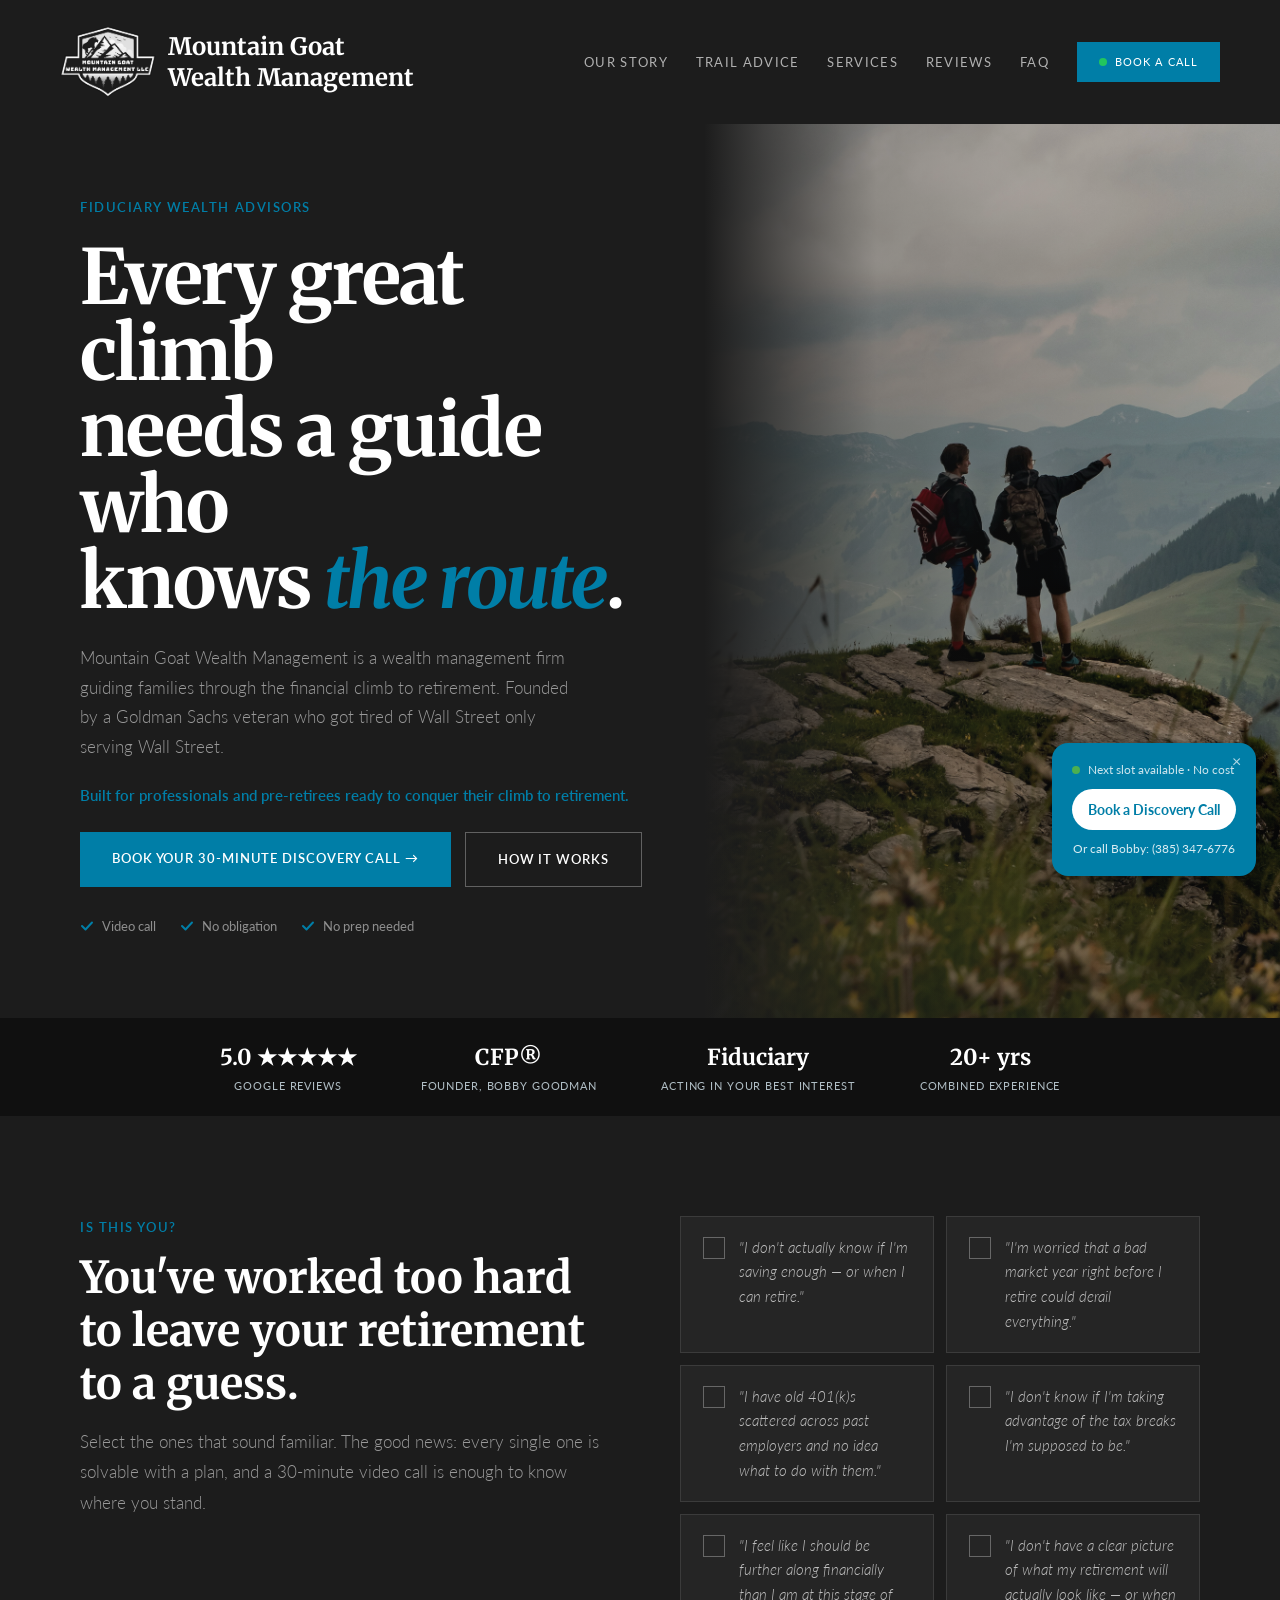
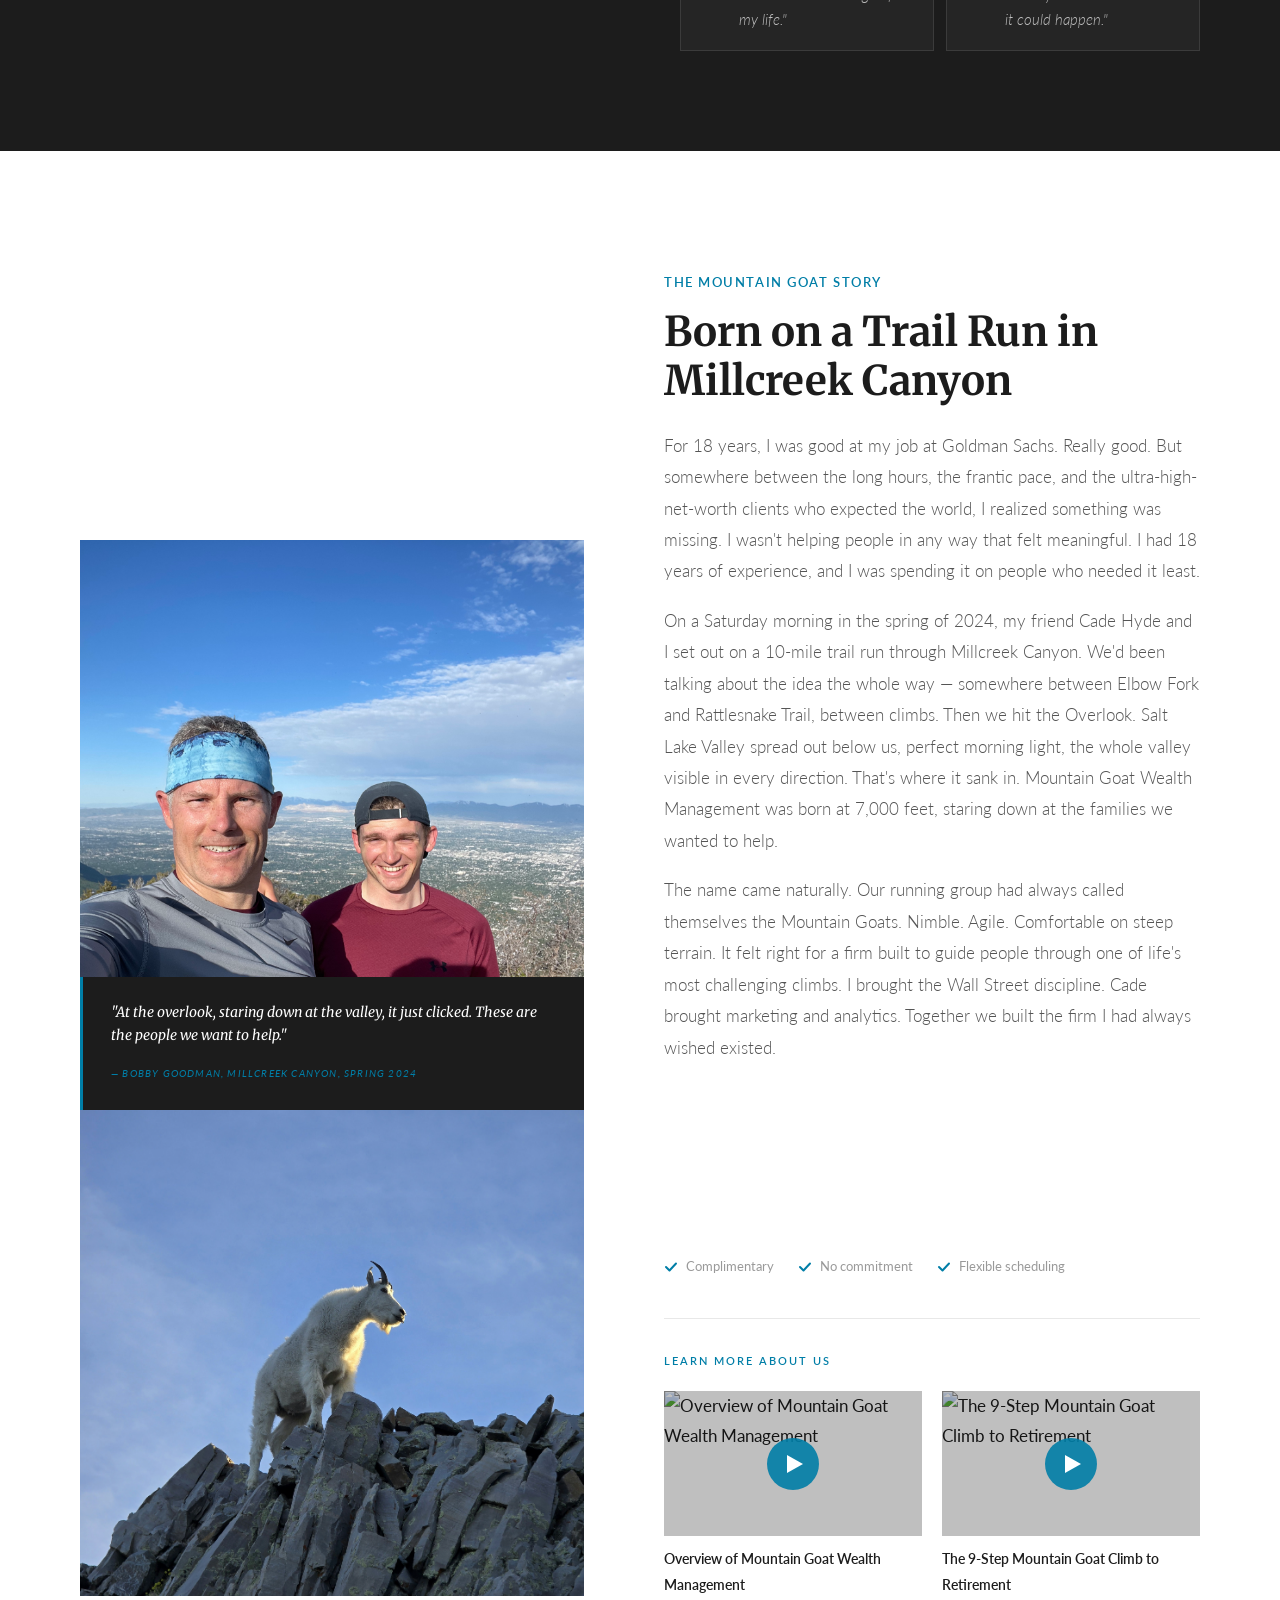
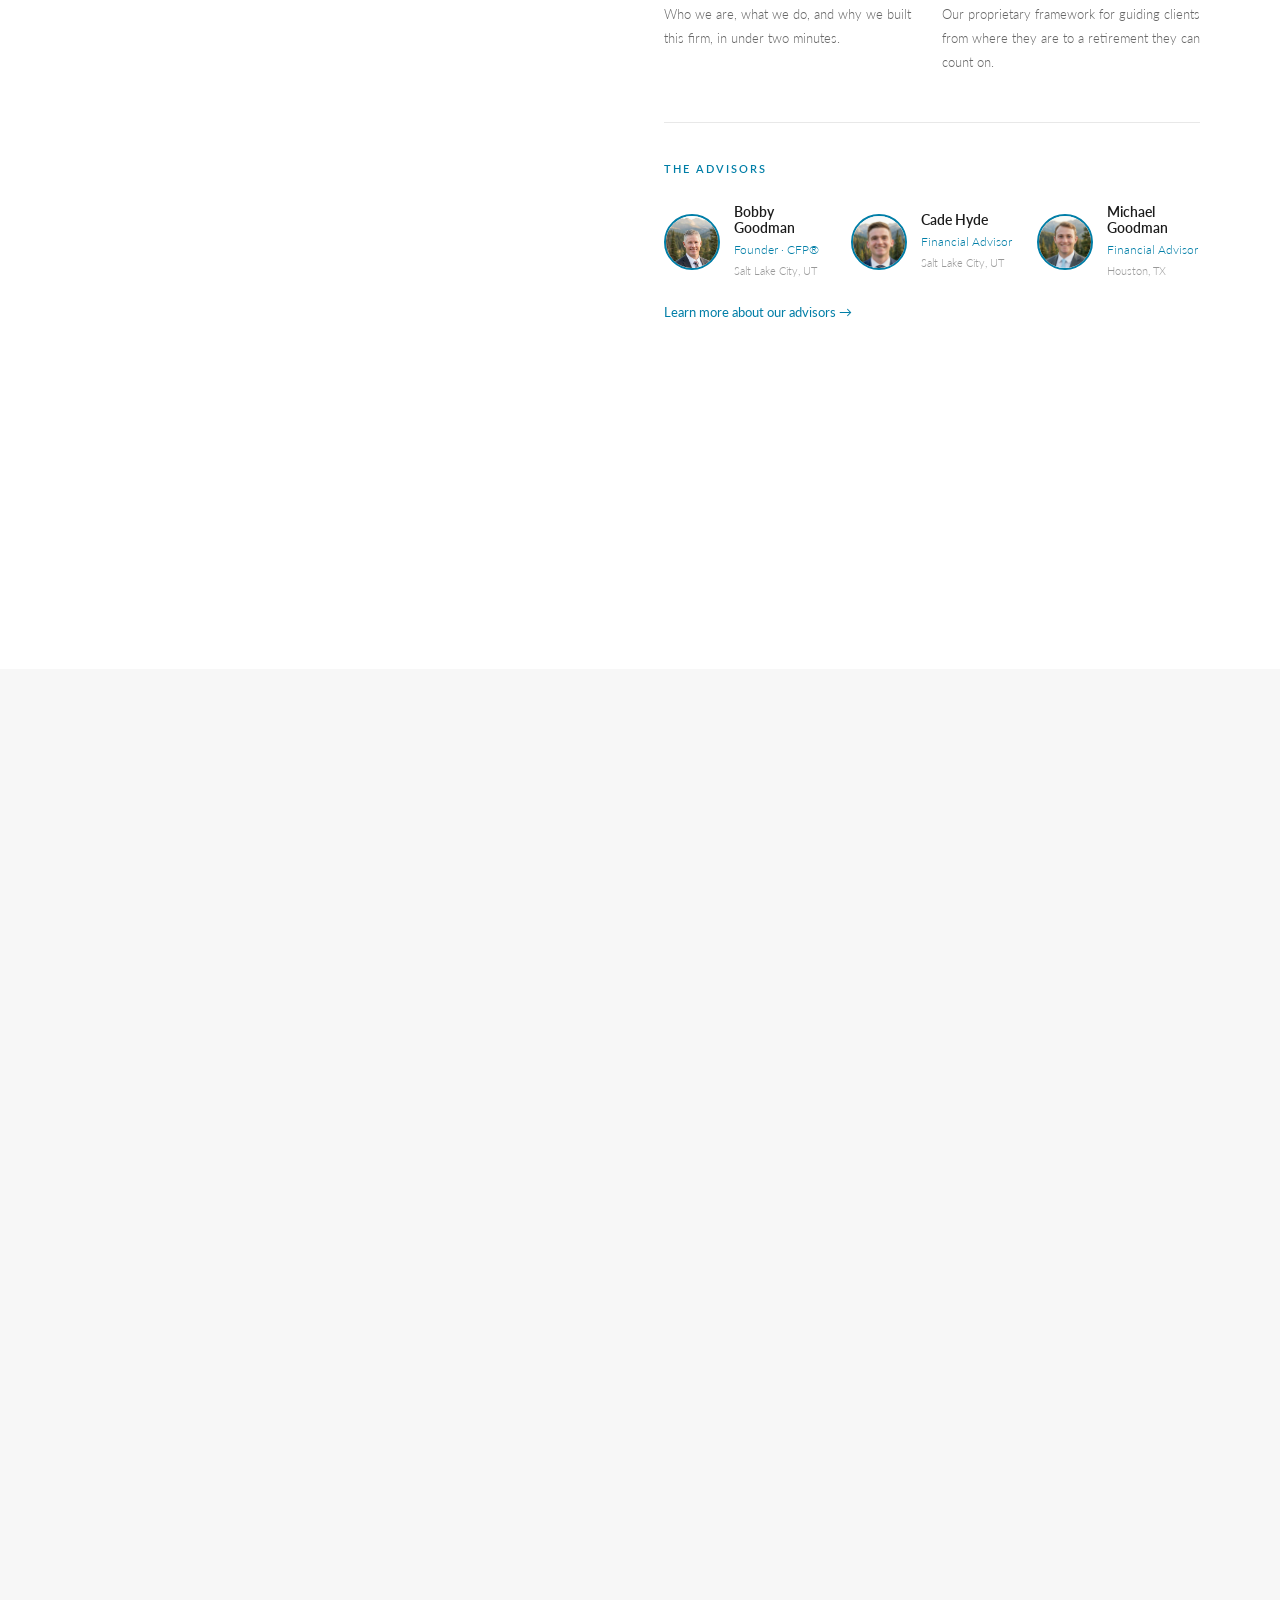
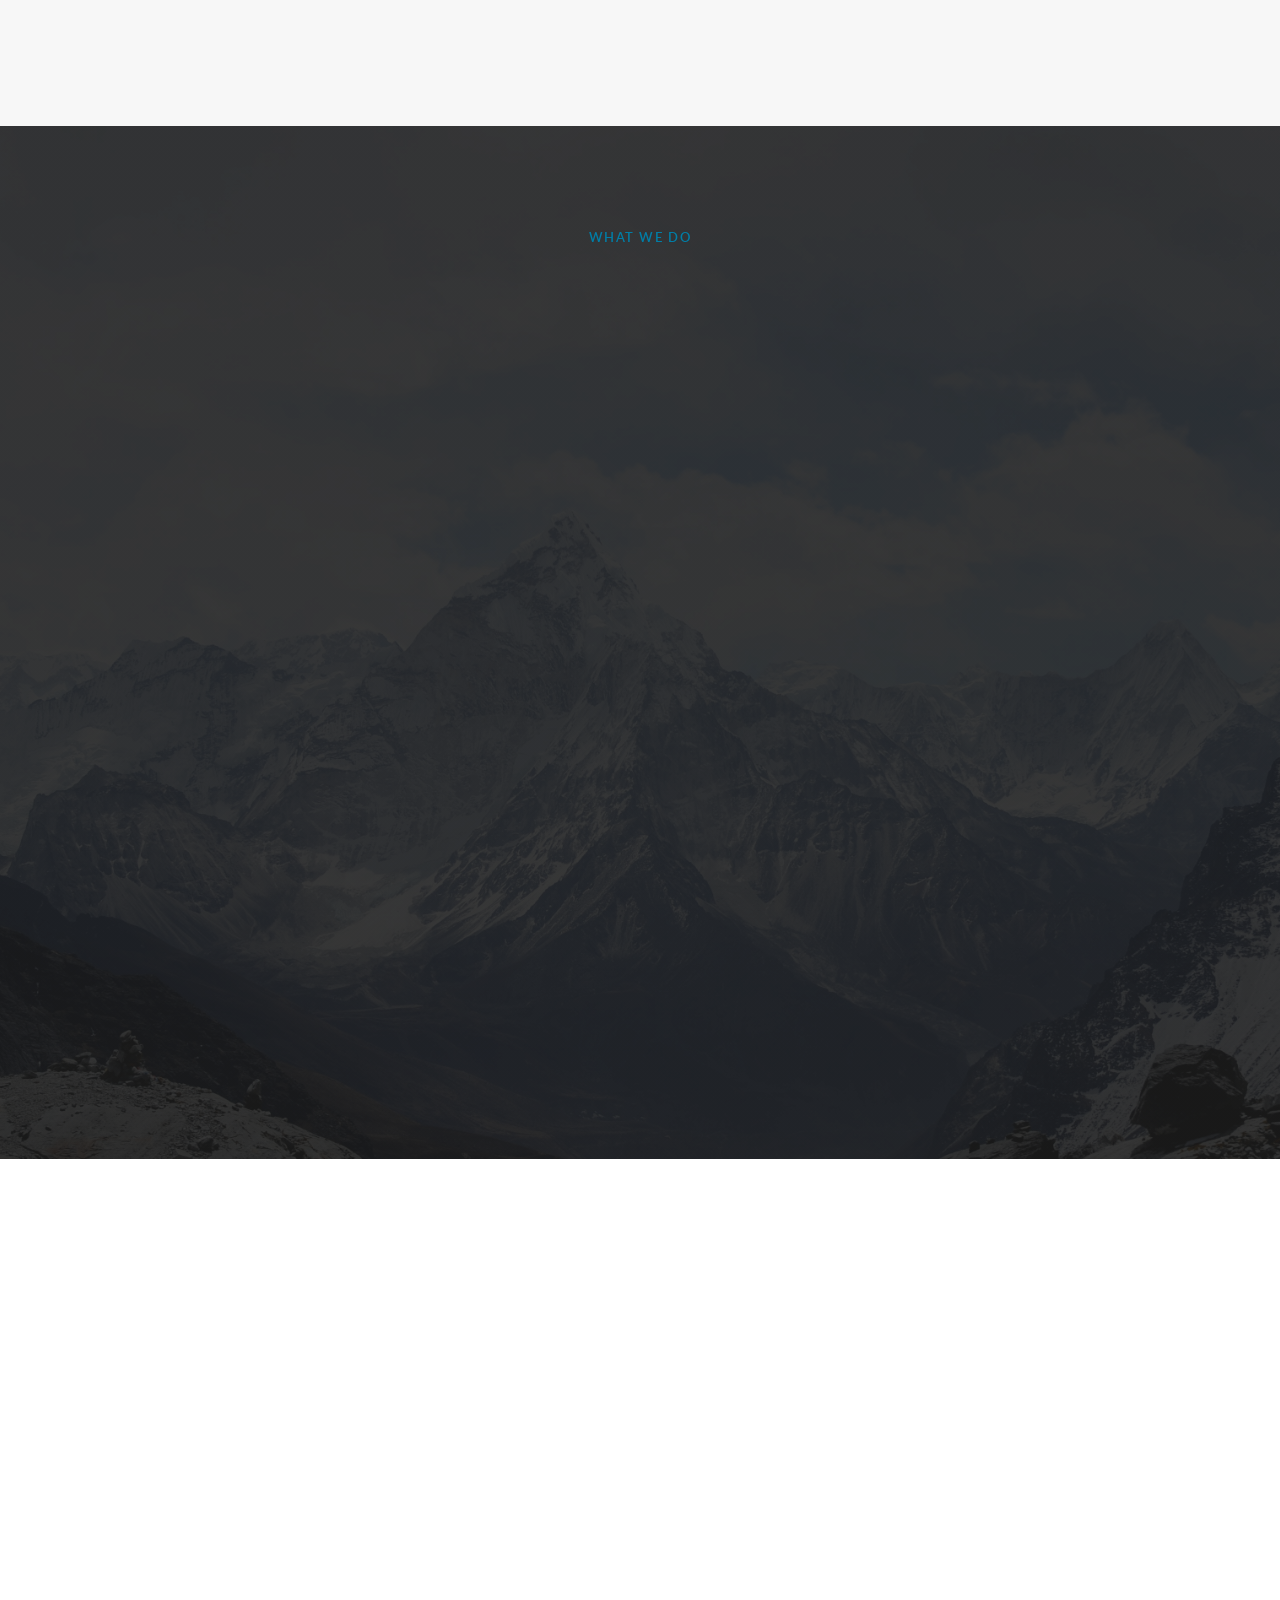
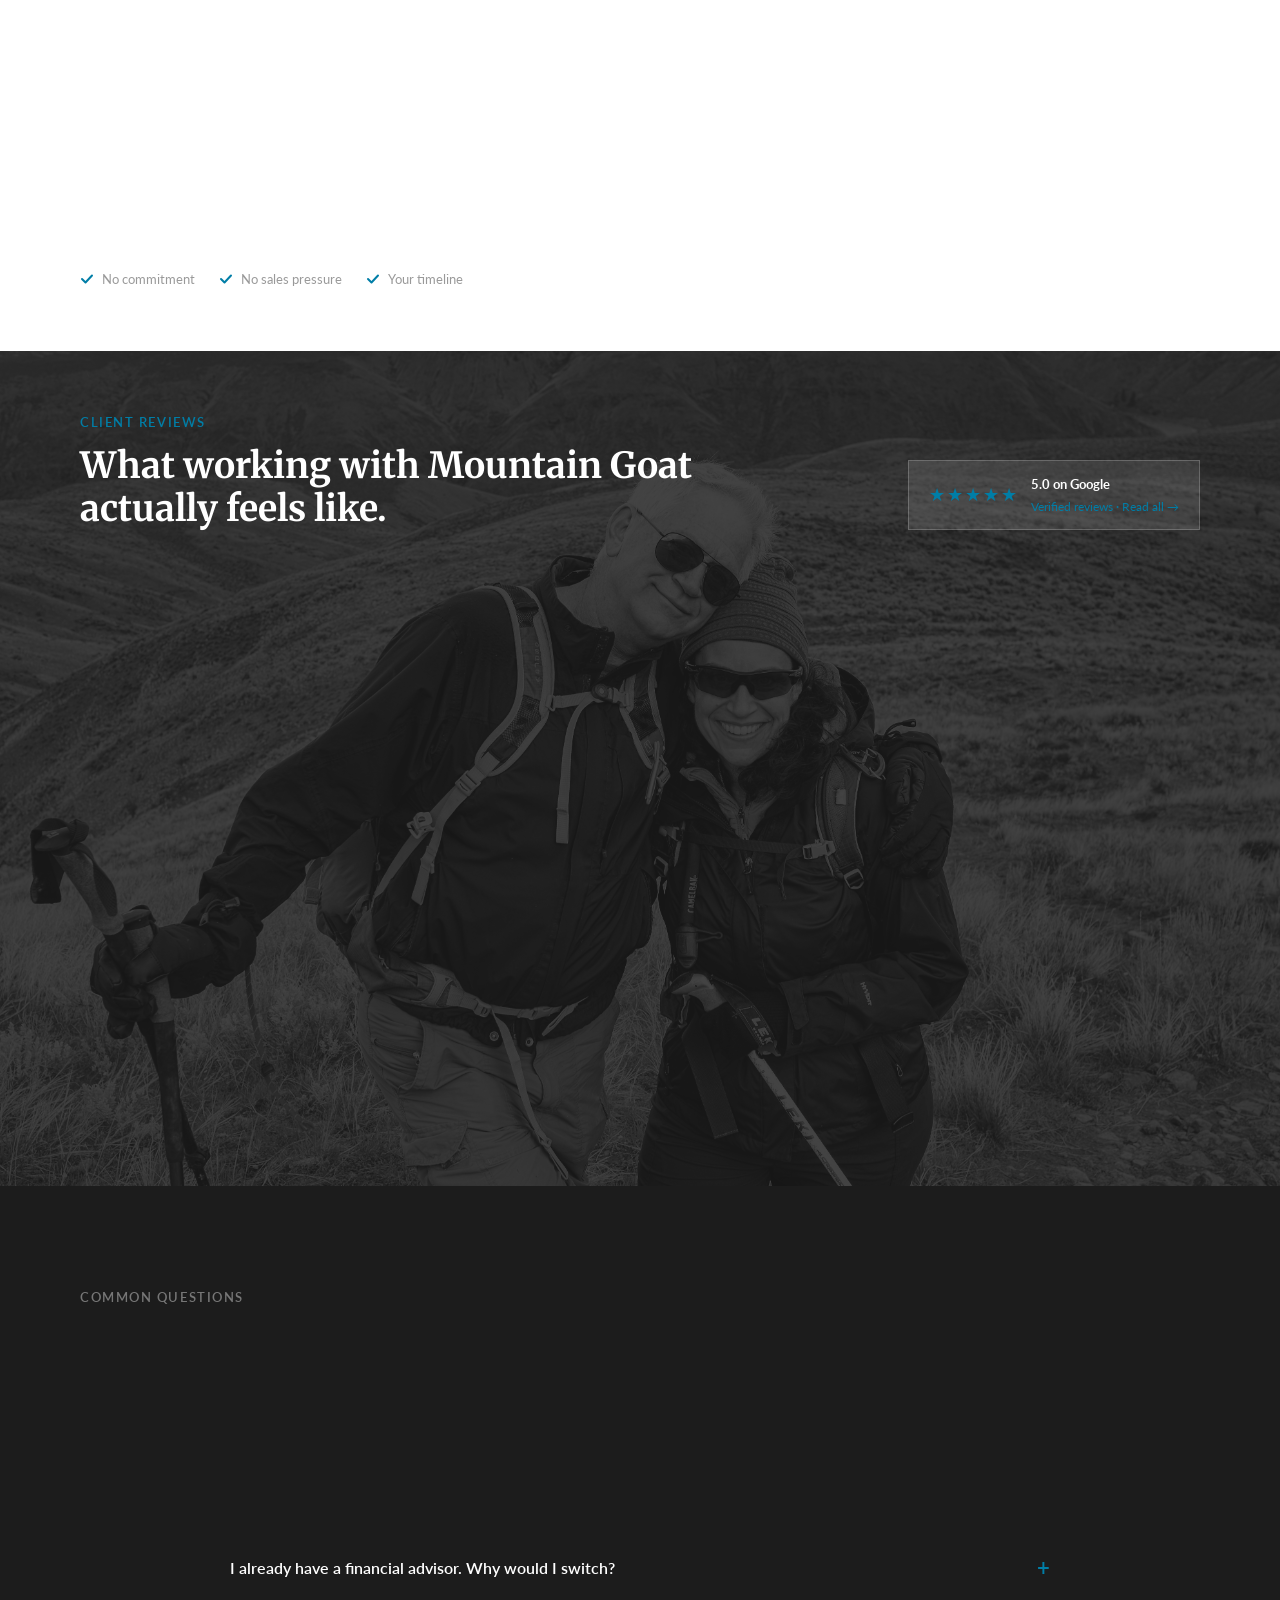
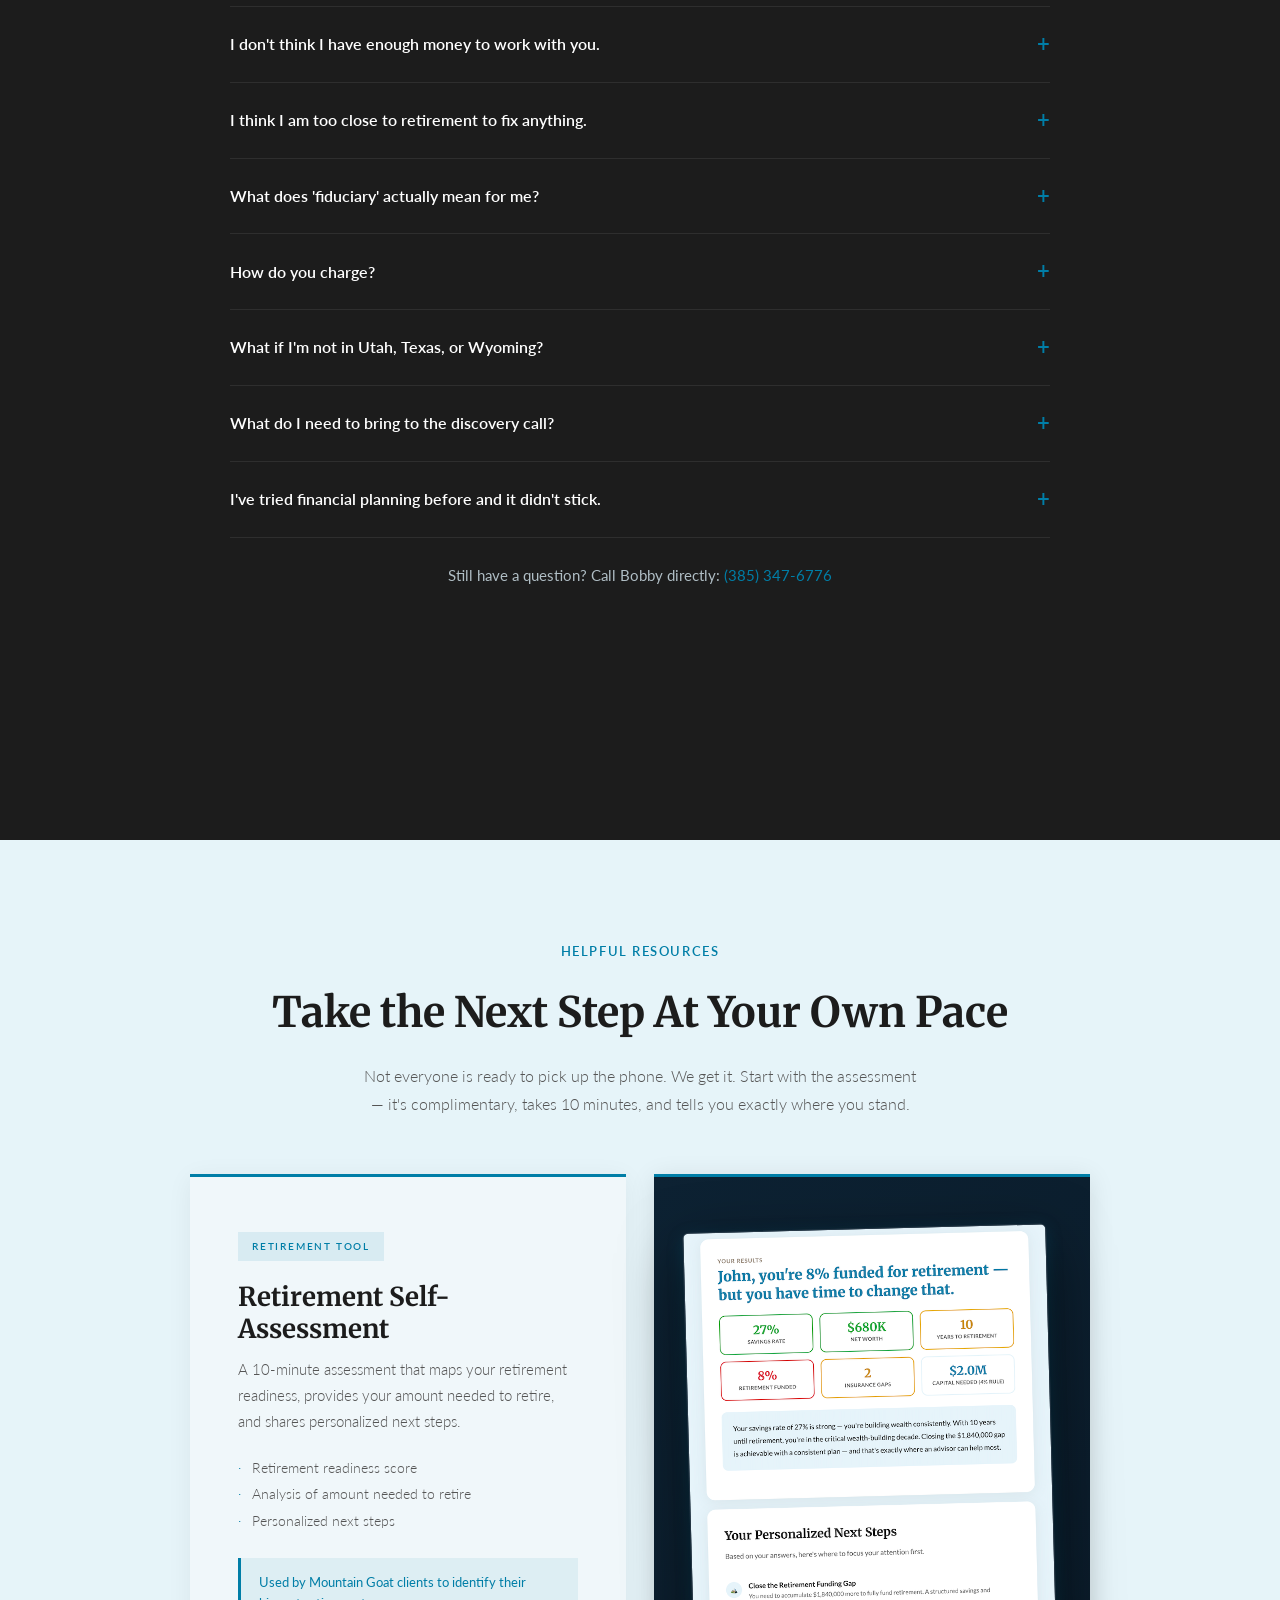
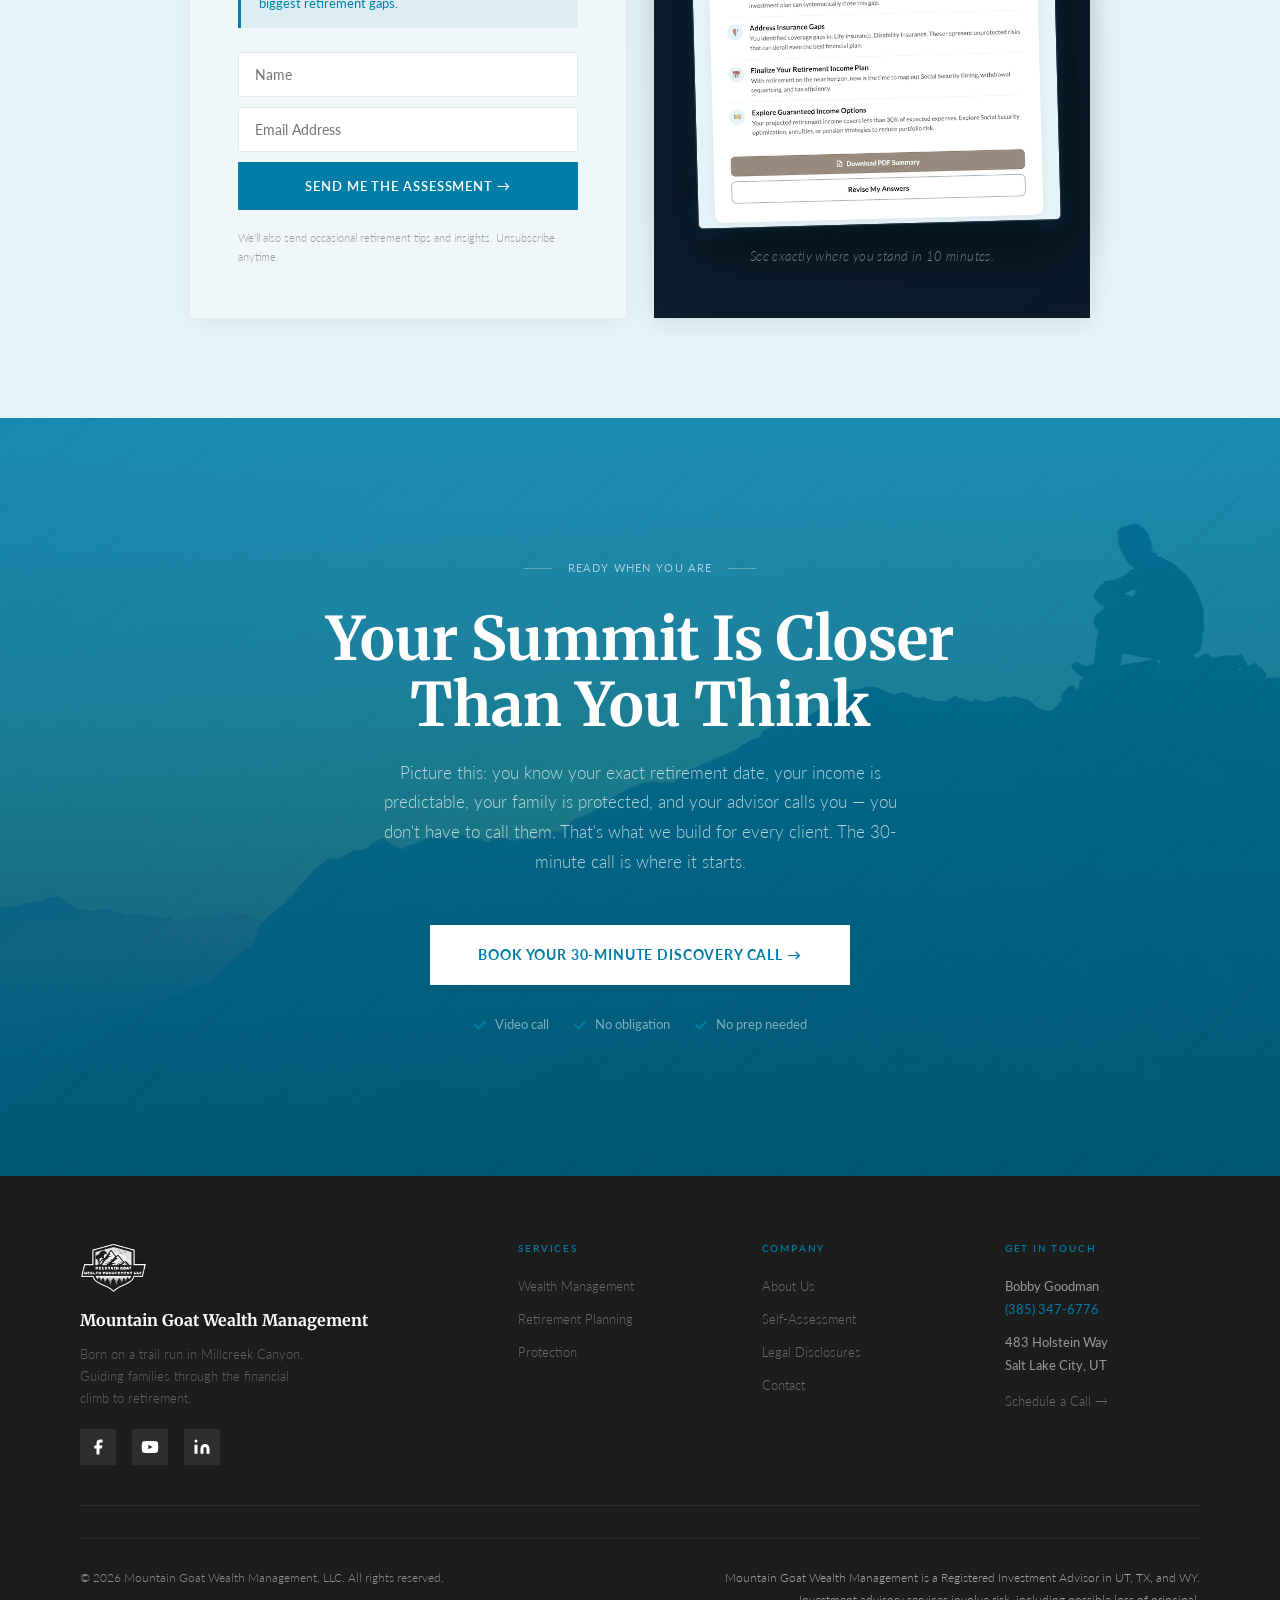
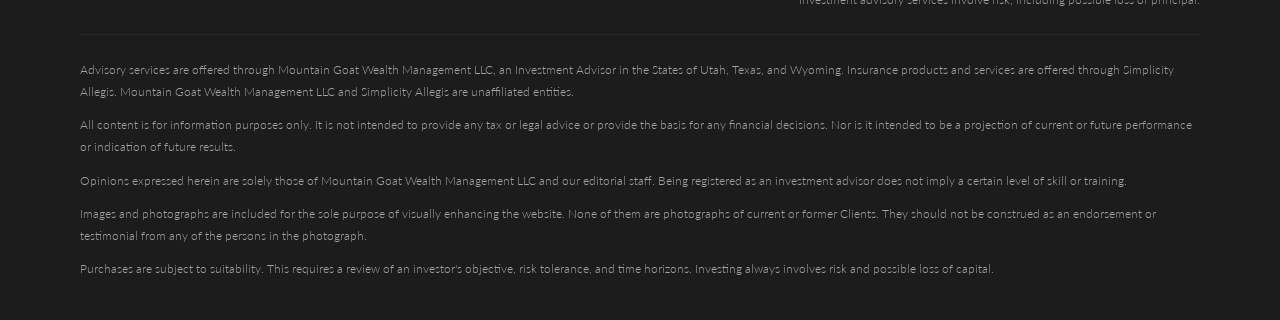
==== index.html @ 25ec5469 "UX: open discovery call CTA links in new tab across all pages Co-Authored-By: Claude Sonnet 4.6 <nor" ====
<!DOCTYPE html>
<html lang="en">
<head>
  <meta charset="UTF-8" />
  <meta name="viewport" content="width=device-width, initial-scale=1.0" />
  <title>Mountain Goat Wealth Management — Conquer Your Climb to Retirement</title>
  <meta name="description" content="Fee-based fiduciary wealth management for professionals and pre-retirees ready to conquer their climb to retirement. Book a no-obligation 30-minute discovery call with a Goldman Sachs veteran who built the firm he always wished existed.">
  <meta property="og:title" content="Mountain Goat Wealth Management — Conquer Your Climb to Retirement">
  <meta property="og:description" content="Fee-based fiduciary wealth management for professionals and pre-retirees ready to conquer their climb to retirement. Book a no-obligation 30-minute discovery call with a Goldman Sachs veteran who built the firm he always wished existed.">
  <meta property="og:url" content="https://mountaingoatwealth.com/">
  <meta property="og:type" content="website">
  <meta property="og:image" content="https://mountaingoatwealth.com/assets/images/og-image.png">
  <link rel="canonical" href="https://mountaingoatwealth.com/">
  <link rel="preconnect" href="https://fonts.googleapis.com" />
  <link rel="preconnect" href="https://fonts.gstatic.com" crossorigin />
  <link href="https://fonts.googleapis.com/css2?family=Merriweather:ital,wght@0,700;0,900;1,400;1,700&family=Lato:wght@300;400;600;700&display=swap" rel="stylesheet" />
  <style>
    /* ── Reset & base ── */
    *, *::before, *::after { box-sizing: border-box; margin: 0; padding: 0; }
    html { scroll-behavior: smooth; margin-bottom: 0; padding-bottom: 0; }
    body {
      font-family: 'Lato', sans-serif;
      font-size: 17px;
      line-height: 1.75;
      color: #1c1c1c;
      background: #fff;
      margin-bottom: 0;
      padding-bottom: 0;
    }
    img { max-width: 100%; display: block; }
    a { color: inherit; text-decoration: none; }
    button { font-family: inherit; }

    /* ── CSS Variables ── */
    :root {
      --black: #1c1c1c;
      --white: #ffffff;
      --blue: #007ea7;
      --blue-dk: #005f7d;
      --blue-lt: #2da0c4;
      --mist: #e6f4f9;
      --off: #f7f7f7;
      --gray: #e8e8e8;
      --mid: #555555;
      --lt: #999999;
      --granite: #b0bec5;
    }

    /* ── Scroll reveal ── */
    .reveal {
      opacity: 0;
      transform: translateY(24px);
      transition: opacity 0.65s ease, transform 0.65s ease;
    }
    .reveal.in { opacity: 1; transform: translateY(0); }
    .reveal.d1 { transition-delay: 0.1s; }
    .reveal.d2 { transition-delay: 0.2s; }
    .reveal.d3 { transition-delay: 0.3s; }
    .reveal.d4 { transition-delay: 0.4s; }

    /* ── Pulse animation ── */
    @keyframes pulse {
      0%, 100% { opacity: 1; transform: scale(1); }
      50%       { opacity: 0.6; transform: scale(1.3); }
    }
    .pulse-dot {
      display: inline-block;
      width: 8px; height: 8px;
      border-radius: 50%;
      background: #22c55e;
      margin-right: 8px;
      animation: pulse 2s infinite;
      flex-shrink: 0;
    }

    /* ── Utility buttons ── */
    .btn-primary {
      display: inline-block;
      background: var(--blue);
      color: #fff;
      font-family: 'Lato', sans-serif;
      font-weight: 600;
      font-size: 13px;
      letter-spacing: 0.07em;
      text-transform: uppercase;
      padding: 15px 32px;
      border: none;
      cursor: pointer;
      transition: background 0.2s, transform 0.15s;
      text-decoration: none;
    }
    .btn-primary:hover { background: var(--blue-dk); }

    /* ── NAV ── */
    #nav {
      position: fixed; top: 0; left: 0; right: 0;
      z-index: 200;
      background: var(--black);
      padding: 22px 60px;
      display: flex;
      align-items: center;
      justify-content: space-between;
      transition: padding 0.3s;
    }
    #nav.shrunk { padding: 16px 60px; }

    .nav-brand {
      display: flex; align-items: center; gap: 12px;
      text-decoration: none;
    }
    .nav-brand img { height: 80px; }
    .nav-brand-name {
      font-family: 'Merriweather', serif;
      font-weight: 700;
      color: #fff;
      font-size: 24px;
      line-height: 1.3;
    }

    .nav-links {
      display: flex; align-items: center; gap: 28px;
    }
    .nav-links a {
      font-family: 'Lato', sans-serif;
      font-size: 13px;
      text-transform: uppercase;
      letter-spacing: 0.1em;
      color: rgba(255,255,255,0.65);
      text-decoration: none;
      transition: color 0.2s;
    }
    .nav-links a:hover { color: #fff; }

    .nav-book {
      display: flex; align-items: center;
      background: var(--blue);
      color: #fff !important;
      padding: 10px 22px;
      font-size: 11px !important;
      text-transform: uppercase;
      letter-spacing: 0.1em;
      transition: background 0.2s !important;
    }
    .nav-book:hover { background: var(--blue-dk) !important; color: #fff !important; }

    .hamburger {
      display: none;
      flex-direction: column; gap: 5px; cursor: pointer;
      background: none; border: none; padding: 4px;
    }
    .hamburger span {
      display: block; width: 24px; height: 2px; background: #fff;
      transition: 0.3s;
    }

    /* ── HERO ── */
    #hero {
      background: var(--black);
      padding-top: 96px;
      display: flex;
      flex-direction: column;
      overflow: hidden;
    }
    .hero-grid {
      display: grid;
      grid-template-columns: 55% 45%;
      min-height: calc(90vh - 96px);
      position: relative;
      overflow: hidden;
    }

    .hero-left {
      padding: 100px 48px 80px 80px;
      display: flex; flex-direction: column; justify-content: center;
      position: relative; z-index: 2;
    }

    .eyebrow {
      display: flex; align-items: center;
      font-family: 'Lato', sans-serif;
      font-size: 13px;
      text-transform: uppercase;
      letter-spacing: 0.12em;
      color: var(--blue);
      margin-bottom: 20px;
      font-weight: 600;
    }
    .eyebrow-badge {
      background: var(--blue);
      color: #fff;
      font-size: 10px;
      text-transform: uppercase;
      letter-spacing: 0.1em;
      padding: 3px 8px;
      margin-left: 10px;
    }

    .hero-left h1 {
      font-family: 'Merriweather', serif;
      font-weight: 700;
      font-size: clamp(44px, 6vw, 76px);
      line-height: 1.0;
      color: #fff;
      letter-spacing: -0.02em;
      margin-bottom: 24px;
    }
    .hero-left h1 em {
      font-style: italic;
      color: var(--blue);
    }

    .hero-sub {
      font-family: 'Lato', sans-serif;
      font-weight: 300;
      font-size: 17px;
      color: rgba(255,255,255,0.55);
      max-width: 500px;
      line-height: 1.75;
      margin-bottom: 0.25rem;
    }
    .hero-targeting {
      font-family: 'Lato', sans-serif;
      font-weight: 600;
      font-size: 0.95rem;
      color: #007ea7;
      margin-top: 1rem;
      margin-bottom: 1.5rem;
    }

    .hero-ctas {
      display: flex; gap: 14px; flex-wrap: wrap;
    }
    .btn-ghost {
      display: inline-block;
      border: 1.5px solid rgba(255,255,255,0.3);
      color: #fff;
      font-family: 'Lato', sans-serif;
      font-weight: 600;
      font-size: 13px;
      letter-spacing: 0.07em;
      text-transform: uppercase;
      padding: 15px 32px;
      transition: border-color 0.2s, background 0.2s;
    }
    .btn-ghost:hover { border-color: rgba(255,255,255,0.6); background: rgba(255,255,255,0.05); }

    .hero-meta {
      display: flex; gap: 24px; flex-wrap: wrap;
      margin-top: 28px;
    }
    .hero-meta-item {
      display: flex; align-items: center; gap: 8px;
      font-family: 'Lato', sans-serif;
      font-size: 13px;
      color: rgba(255,255,255,0.5);
    }
    .hero-meta-item svg { flex-shrink: 0; }
    #story .hero-meta-item,
    #callbreak .hero-meta-item { color: rgba(0,0,0,0.4); }
    #services .hero-meta,
    .testimonials-cta .hero-meta,
    .faq-cta .hero-meta,
    #cta .hero-meta { justify-content: center; }

    .hero-proof {
      background: rgba(0,0,0,0.4);
      backdrop-filter: blur(8px);
      display: flex; justify-content: center; gap: 64px; flex-wrap: wrap;
      padding: 20px 80px;
      margin-top: 0;
    }
    .proof-item { text-align: center; }
    .proof-stat {
      font-family: 'Merriweather', serif;
      font-weight: 700;
      font-size: 22px;
      color: #fff;
      display: block;
    }
    .proof-label {
      font-family: 'Lato', sans-serif;
      font-size: 11px;
      color: var(--granite);
      text-transform: uppercase;
      letter-spacing: 0.08em;
      display: block;
    }

    .hero-right {
      position: relative; overflow: hidden;
      height: 100%;
    }
    .hero-right img {
      width: 100%; height: 100%;
      object-fit: cover;
      object-position: center 30%;
      opacity: 0.95;
      filter: grayscale(20%);
    }
    .hero-right::before {
      content: '';
      position: absolute; inset: 0; z-index: 1;
      background: linear-gradient(to right, #1c1c1c 0%, rgba(28,28,28,0.4) 30%, rgba(28,28,28,0.15) 100%);
    }
    .hero-right::after {
      content: '';
      position: absolute; inset: 0; z-index: 1;
      background: linear-gradient(to top, rgba(28,28,28,0.35) 0%, transparent 30%);
    }

    /* ── TRUST BAR ── */
    #trust-bar {
      background: var(--black);
      border-top: 1px solid rgba(255,255,255,0.06);
      border-bottom: 1px solid rgba(255,255,255,0.06);
      display: flex; overflow-x: auto;
    }
    .trust-item {
      flex: 1; min-width: 220px;
      padding: 16px 24px;
      border-right: 1px solid rgba(255,255,255,0.06);
      display: flex; align-items: center; gap: 10px; justify-content: center;
    }
    .trust-dot {
      width: 5px; height: 5px; border-radius: 50%;
      background: var(--blue); flex-shrink: 0;
    }
    .trust-item span {
      font-family: 'Lato', sans-serif;
      font-size: 12px;
      color: rgba(255,255,255,0.4);
      letter-spacing: 0.04em;
      white-space: nowrap;
    }

    /* ── DIAGNOSTIC ── */
    #diagnostic {
      background: var(--black);
      padding: 100px 80px;
    }
    .diag-inner {
      display: grid;
      grid-template-columns: 1fr 1fr;
      gap: 80px;
      align-items: start;
    }
    #diagnostic .eyebrow { margin-bottom: 14px; }
    #diagnostic h2 {
      font-family: 'Merriweather', serif;
      font-weight: 700;
      font-size: clamp(28px, 3.5vw, 44px);
      color: #fff;
      max-width: 680px;
      margin-bottom: 16px;
      line-height: 1.2;
    }
    #diagnostic .lede {
      font-family: 'Lato', sans-serif;
      font-weight: 300;
      font-size: 17px;
      color: rgba(255,255,255,0.55);
      max-width: 620px;
      margin-bottom: 48px;
      line-height: 1.8;
    }

    .diag-grid {
      display: grid;
      grid-template-columns: 1fr 1fr;
      gap: 12px;
      max-width: 860px;
    }

    .diag-item {
      background: rgba(255,255,255,0.04);
      border: 1px solid rgba(255,255,255,0.1);
      padding: 18px 22px;
      display: flex; align-items: flex-start; gap: 14px;
      text-align: left; cursor: pointer;
      transition: background 0.2s, border-color 0.2s;
      width: 100%;
    }
    .diag-item:hover { background: rgba(255,255,255,0.07); }
    .diag-item.checked {
      background: rgba(0,126,167,0.12);
      border-color: var(--blue);
    }

    .diag-checkbox {
      width: 22px; height: 22px;
      border: 1.5px solid rgba(255,255,255,0.3);
      flex-shrink: 0; margin-top: 2px;
      display: flex; align-items: center; justify-content: center;
      transition: background 0.2s, border-color 0.2s;
    }
    .diag-item.checked .diag-checkbox {
      background: var(--blue);
      border-color: var(--blue);
    }
    .diag-checkbox svg { display: none; }
    .diag-item.checked .diag-checkbox svg { display: block; }

    .diag-text {
      font-family: 'Lato', sans-serif;
      font-weight: 300;
      font-size: 15px;
      color: rgba(255,255,255,0.7);
      line-height: 1.65;
      font-style: italic;
    }

    #diag-result {
      display: none;
      background: rgba(0,126,167,0.1);
      border-left: 3px solid var(--blue);
      padding: 28px 32px;
      margin-top: 32px;
      max-width: 860px;
    }
    .diag-result-eyebrow {
      font-family: 'Lato', sans-serif;
      font-weight: 600;
      font-size: 11px;
      text-transform: uppercase;
      letter-spacing: 0.15em;
      color: var(--blue);
      margin-bottom: 10px;
    }
    .diag-result-msg {
      font-family: 'Lato', sans-serif;
      font-weight: 300;
      font-size: 16px;
      color: rgba(255,255,255,0.75);
      line-height: 1.8;
      margin-bottom: 20px;
    }

    /* ── STORY ── */
    #story {
      background: #fff;
      padding: 120px 80px;
      display: grid;
      grid-template-columns: 45% 55%;
      gap: 80px;
      align-items: center;
    }

    .story-img-col { position: relative; background-color: #ffffff; padding-bottom: 60px; }
    .story-trail-wrap { position: relative; display: block; width: 100%; }
    .story-main-img {
      width: 100%; min-height: 520px;
      object-fit: cover; object-position: center;
      position: relative; z-index: 1;
    }
    .story-pullquote {
      position: absolute;
      bottom: -50px;
      left: 0;
      right: 0;
      width: 100%;
      box-sizing: border-box;
      border-radius: 0;
      margin: 0;
      background: var(--black);
      border-left: 3px solid var(--blue);
      padding: 24px 28px;
      z-index: 2;
    }
    .story-pullquote blockquote {
      font-family: 'Merriweather', serif;
      font-style: italic;
      color: #fff;
      font-size: 14px;
      line-height: 1.6;
      margin-bottom: 10px;
    }
    .story-pullquote cite {
      font-family: 'Lato', sans-serif;
      font-size: 10px;
      text-transform: uppercase;
      letter-spacing: 0.12em;
      color: var(--blue);
    }

    .story-text-col { padding-right: 80px; }
    .story-text-col .eyebrow { margin-bottom: 14px; }
    .story-text-col h2 {
      font-family: 'Merriweather', serif;
      font-weight: 700;
      font-size: clamp(28px, 3.2vw, 42px);
      color: var(--black);
      margin-bottom: 24px;
      line-height: 1.2;
    }
    .story-text-col p {
      font-family: 'Lato', sans-serif;
      font-weight: 300;
      color: var(--mid);
      font-size: 17px;
      line-height: 1.85;
      margin-bottom: 18px;
    }
    .story-bold {
      font-family: 'Lato', sans-serif;
      font-weight: 600;
      color: var(--black);
      font-size: 17px;
      margin-top: 24px;
      margin-bottom: 28px;
      display: block;
    }
    .story-link {
      display: block;
      color: var(--blue);
      font-family: 'Lato', sans-serif;
      font-size: 14px;
      margin-top: 12px;
      text-decoration: none;
    }
    .story-link:hover { text-decoration: underline; }

    /* ── TEAM ── */
    #team {
      background: var(--off);
      padding: 100px 80px 60px;
      text-align: center;
    }
    #team .eyebrow { justify-content: center; margin-bottom: 12px; }
    #team h2 {
      font-family: 'Merriweather', serif;
      font-weight: 700;
      color: var(--black);
      margin-bottom: 12px;
      font-size: clamp(24px, 3vw, 36px);
    }
    #team .subtext {
      font-family: 'Lato', sans-serif;
      font-weight: 300;
      color: var(--mid);
      font-size: 16px;
      max-width: 520px;
      margin: 0 auto 56px;
    }

    .team-grid {
      display: grid;
      grid-template-columns: repeat(3, 1fr);
      gap: 32px;
      max-width: 1000px;
      margin: 0 auto;
    }
    .team-card {
      background: #fff;
      border: 1px solid var(--gray);
      overflow: hidden;
    }
    .team-img-wrap {
      position: relative;
      width: 100%; height: 380px;
      overflow: hidden;
    }
    .team-img-wrap img {
      width: 100%; height: 100%;
      object-fit: cover;
      object-position: center 20%;
      display: block;
    }
    .team-pills {
      position: absolute;
      bottom: 12px; left: 12px;
      display: flex; gap: 6px;
    }
    .team-pill {
      background: var(--blue);
      color: #fff;
      font-family: 'Lato', sans-serif;
      font-weight: 600;
      font-size: 10px;
      text-transform: uppercase;
      letter-spacing: 0.1em;
      padding: 4px 10px;
    }
    .team-body { padding: 28px 32px; }
    .team-name {
      font-family: 'Merriweather', serif;
      font-weight: 700;
      color: var(--black);
      font-size: 19px;
      margin-top: 16px;
      margin-bottom: 4px;
    }
    .team-title {
      font-family: 'Lato', sans-serif;
      font-weight: 600;
      color: var(--blue);
      font-size: 11px;
      text-transform: uppercase;
      letter-spacing: 0.12em;
      margin-bottom: 12px;
    }
    .team-bio {
      font-family: 'Lato', sans-serif;
      font-weight: 300;
      color: var(--mid);
      font-size: 14px;
      line-height: 1.75;
      text-align: left;
    }

    /* ── PEER VALIDATION ── */
    #peer {
      background: var(--black);
      padding: 100px 80px;
      display: grid;
      grid-template-columns: 45% 55%;
      gap: 60px;
      align-items: center;
    }
    #peer .eyebrow { margin-bottom: 14px; }
    #peer h2 {
      font-family: 'Merriweather', serif;
      font-weight: 700;
      color: #fff;
      font-size: clamp(24px, 3vw, 38px);
      margin-bottom: 20px;
      line-height: 1.2;
    }
    #peer .peer-body {
      font-family: 'Lato', sans-serif;
      font-weight: 300;
      color: rgba(255,255,255,0.55);
      font-size: 16px;
      line-height: 1.8;
      margin-bottom: 24px;
    }
    #peer .peer-creds {
      font-family: 'Lato', sans-serif;
      font-weight: 600;
      color: var(--blue);
      font-size: 11px;
      text-transform: uppercase;
      letter-spacing: 0.12em;
    }
    #peer .peer-disclaimer {
      font-family: 'Lato', sans-serif;
      font-weight: 300;
      color: rgba(255,255,255,0.3);
      font-size: 12px;
      font-style: italic;
      margin-top: 16px;
    }
    .peer-video {
      width: 100%;
      aspect-ratio: 16/9;
      border: none;
    }

    /* ── SHORTS ── */
    #shorts {
      background: var(--off);
      padding: 60px 80px 100px;
    }
    #shorts .eyebrow { margin-bottom: 12px; }
    #shorts h2 {
      font-family: 'Merriweather', serif;
      font-weight: 700;
      color: var(--black);
      margin-bottom: 12px;
      font-size: clamp(24px, 3vw, 36px);
    }
    #shorts .subtext {
      font-family: 'Lato', sans-serif;
      font-weight: 300;
      color: var(--mid);
      font-size: 16px;
      max-width: none;
      margin-bottom: 48px;
      line-height: 1.75;
    }

    .shorts-grid {
      display: grid;
      grid-template-columns: repeat(3, 1fr);
      gap: 20px;
      max-width: 900px;
      margin: 0 auto;
    }
    .short-card {
      background: #fff;
      border: 1px solid var(--gray);
      border-top: 3px solid transparent;
      transition: border-top-color 0.2s;
      overflow: hidden;
    }
    .short-card:hover { border-top-color: var(--blue); }
    .short-card a img {
      width: 100%;
      height: 480px;
      object-fit: cover;
      display: block;
    }
    .short-card-body { padding: 20px; }
    .short-card-title {
      font-family: 'Lato', sans-serif;
      font-weight: 600;
      color: var(--black);
      font-size: 14px;
      margin-bottom: 6px;
    }
    .short-card-desc {
      font-family: 'Lato', sans-serif;
      font-weight: 300;
      color: var(--mid);
      font-size: 13px;
      line-height: 1.65;
    }
    .shorts-more {
      text-align: center;
      margin-top: 36px;
    }
    .shorts-more a {
      color: var(--blue);
      font-family: 'Lato', sans-serif;
      font-size: 14px;
      text-decoration: none;
    }
    .shorts-more a:hover { text-decoration: underline; }

    /* ── SERVICES ── */
    #services {
      background: linear-gradient(rgba(28,28,28,0.88), rgba(28,28,28,0.88)), url('assets/images/mountain.jpg') center/cover no-repeat;
      padding: 100px 80px;
      text-align: center;
    }
    #services .eyebrow { justify-content: center; margin-bottom: 14px; }
    #services h2 {
      font-family: 'Merriweather', serif;
      font-weight: 700;
      color: #fff;
      margin-bottom: 14px;
      font-size: clamp(26px, 3.5vw, 42px);
    }
    #services .subtext {
      font-family: 'Lato', sans-serif;
      font-weight: 300;
      color: rgba(255,255,255,0.5);
      font-size: 17px;
      max-width: 560px;
      margin: 0 auto 16px;
    }
    #services .tagline {
      font-family: 'Merriweather', serif;
      font-style: italic;
      color: var(--blue);
      font-size: 18px;
      margin-bottom: 56px;
    }

    .services-grid {
      display: grid;
      grid-template-columns: repeat(3, 1fr);
      gap: 24px;
      max-width: 1000px;
      margin: 0 auto;
    }
    .service-card {
      background: #242424;
      border: 1px solid rgba(255,255,255,0.08);
      border-top: 3px solid var(--blue);
      padding: 44px 36px;
      text-align: left;
      transition: background 0.25s, transform 0.2s;
    }
    .service-card:hover { background: #2a2a2a; transform: translateY(-4px); }
    .service-num {
      font-family: 'Merriweather', serif;
      font-weight: 700;
      font-size: 48px;
      color: var(--blue);
      opacity: 0.35;
      line-height: 1;
      margin-bottom: 16px;
    }
    .service-heading {
      font-family: 'Merriweather', serif;
      font-weight: 700;
      color: #fff;
      font-size: 22px;
      margin-bottom: 10px;
    }
    .service-outcome {
      font-family: 'Merriweather', serif;
      font-style: italic;
      color: var(--blue);
      font-size: 15px;
      line-height: 1.5;
      margin-bottom: 22px;
    }
    .service-divider {
      border: none;
      border-top: 1px solid rgba(255,255,255,0.08);
      margin-bottom: 20px;
    }
    .service-includes {
      font-family: 'Lato', sans-serif;
      font-weight: 600;
      color: rgba(255,255,255,0.3);
      font-size: 10px;
      text-transform: uppercase;
      letter-spacing: 0.18em;
      margin-bottom: 12px;
    }
    .service-bullets {
      list-style: none;
    }
    .service-bullets li {
      font-family: 'Lato', sans-serif;
      font-weight: 300;
      color: rgba(255,255,255,0.55);
      font-size: 14px;
      line-height: 1.9;
      padding-left: 14px;
      position: relative;
    }
    .service-bullets li::before {
      content: '·';
      color: var(--blue);
      position: absolute;
      left: 0;
    }
    .services-cta-wrap {
      margin-top: 48px;
    }
    .services-small {
      font-family: 'Lato', sans-serif;
      font-weight: 300;
      color: rgba(255,255,255,0.35);
      font-size: 16px;
      margin-top: 12px;
    }

    /* ── CALL BREAKDOWN ── */
    #callbreak {
      background: #ffffff;
      padding: 100px 80px 60px;
      display: grid;
      grid-template-columns: 1fr 1fr;
      gap: 80px;
      align-items: start;
    }
    #callbreak .eyebrow { margin-bottom: 12px; }
    #callbreak h2 {
      font-family: 'Merriweather', serif;
      font-weight: 700;
      color: var(--black);
      margin-bottom: 20px;
      line-height: 1.2;
      font-size: clamp(24px, 3vw, 36px);
    }
    #callbreak .lede {
      font-family: 'Lato', sans-serif;
      font-weight: 300;
      color: var(--mid);
      font-size: 17px;
      line-height: 1.8;
      margin-bottom: 28px;
    }
    .promise-box {
      background: #fff;
      border-left: 3px solid var(--blue);
      padding: 20px 24px;
      margin-bottom: 28px;
      font-family: 'Lato', sans-serif;
      font-size: 14px;
      color: var(--mid);
      line-height: 1.7;
    }
    .no-oblig {
      display: flex; gap: 32px; flex-wrap: wrap;
      margin-bottom: 28px;
    }
    .no-oblig-item { text-align: left; }
    .no-oblig-crossed {
      font-family: 'Lato', sans-serif;
      font-weight: 600;
      font-size: 18px;
      text-decoration: line-through;
      color: #dc2626;
      display: block;
    }
    .no-oblig-label {
      font-family: 'Lato', sans-serif;
      font-size: 12px;
      text-transform: uppercase;
      color: var(--mid);
      display: block;
    }

    /* Timeline */
    .timeline { position: relative; }
    .timeline::before {
      content: '';
      position: absolute;
      left: 20px; top: 0; bottom: 0;
      width: 1px; background: var(--gray);
      z-index: 0;
    }
    .timeline-step {
      display: flex; gap: 20px;
      margin-bottom: 36px;
      position: relative; z-index: 1;
    }
    .step-dot {
      width: 40px; height: 40px;
      flex-shrink: 0; border-radius: 50%;
      background: var(--blue); color: #fff;
      display: flex; align-items: center; justify-content: center;
      font-family: 'Merriweather', serif;
      font-weight: 700;
      font-size: 14px;
    }
    .step-content { padding-top: 4px; }
    .step-time {
      font-family: 'Lato', sans-serif;
      font-weight: 600;
      color: var(--blue);
      font-size: 11px;
      text-transform: uppercase;
      letter-spacing: 0.12em;
      margin-bottom: 6px;
      display: block;
    }
    .step-title {
      font-family: 'Merriweather', serif;
      font-weight: 700;
      color: var(--black);
      font-size: 17px;
      margin-bottom: 6px;
    }
    .step-desc {
      font-family: 'Lato', sans-serif;
      font-weight: 300;
      color: var(--mid);
      font-size: 14px;
      line-height: 1.7;
    }

    /* ── PROCESS ── */
    #process {
      background: var(--black);
      padding: 100px 80px;
    }
    #process .eyebrow { justify-content: center; margin-bottom: 16px; }
    #process h2 {
      font-family: 'Merriweather', serif;
      font-weight: 700;
      color: #fff;
      text-align: center;
      max-width: 640px;
      margin: 0 auto 16px;
      line-height: 1.2;
      font-size: clamp(26px, 3.5vw, 40px);
    }
    #process .subtext {
      font-family: 'Lato', sans-serif;
      font-weight: 300;
      color: rgba(255,255,255,0.5);
      font-size: 16px;
      max-width: 500px;
      margin: 0 auto 72px;
      text-align: center;
    }

    .process-grid {
      display: grid;
      grid-template-columns: repeat(4, 1fr);
      gap: 2px;
      background: rgba(255,255,255,0.05);
    }
    .process-cell {
      background: var(--black);
      padding: 40px 32px;
      border: 1px solid rgba(255,255,255,0.07);
    }
    .process-num {
      font-family: 'Merriweather', serif;
      font-weight: 700;
      font-size: 42px;
      color: var(--blue);
      opacity: 0.4;
      line-height: 1;
      margin-bottom: 16px;
    }
    .process-badge {
      display: inline-block;
      background: rgba(0,126,167,0.15);
      color: var(--blue);
      font-size: 11px;
      padding: 4px 10px;
      font-family: 'Lato', sans-serif;
      font-weight: 600;
      text-transform: uppercase;
      letter-spacing: 0.1em;
      margin-bottom: 14px;
    }
    .process-title {
      font-family: 'Merriweather', serif;
      font-weight: 700;
      color: #fff;
      font-size: 18px;
      margin-bottom: 10px;
    }
    .process-desc {
      font-family: 'Lato', sans-serif;
      font-weight: 300;
      color: rgba(255,255,255,0.5);
      font-size: 14px;
      line-height: 1.7;
    }

    /* ── TESTIMONIALS ── */
    #testimonials {
      background-image: url('assets/images/happy-hikers.jpg');
      background-size: cover;
      background-position: center top;
      background-repeat: no-repeat;
      padding: 60px 80px 100px;
      position: relative;
    }
    #testimonials::before {
      content: '';
      position: absolute;
      inset: 0;
      background: rgba(28, 28, 28, 0.82);
      z-index: 0;
    }
    #testimonials > * { position: relative; z-index: 1; }
    #testimonials .testimonials-header h2 { color: #fff; }
    #testimonials .google-badge {
      background: rgba(255,255,255,0.1);
      border-color: rgba(255,255,255,0.2);
    }
    #testimonials .google-badge-text strong { color: #fff; }
    #testimonials .google-badge:hover { background: rgba(255,255,255,0.18); }
    #testimonials .testi-disclaimer { color: rgba(255,255,255,0.5); }
    #testimonials .hero-meta-item { color: rgba(255,255,255,0.7); }
    .testimonials-header {
      display: flex;
      justify-content: space-between;
      align-items: flex-end;
      margin-bottom: 48px;
      flex-wrap: wrap;
      gap: 20px;
    }
    .testimonials-header .eyebrow { margin-bottom: 10px; }
    .testimonials-header h2 {
      font-family: 'Merriweather', serif;
      font-weight: 700;
      color: var(--black);
      font-size: clamp(24px, 3vw, 36px);
      line-height: 1.2;
    }
    .google-badge {
      display: flex; align-items: center; gap: 12px;
      background: #fff;
      border: 1px solid var(--gray);
      padding: 12px 20px;
      flex-shrink: 0;
      text-decoration: none;
    }
    .google-stars {
      color: var(--blue);
      font-size: 18px;
      letter-spacing: 2px;
    }
    .google-badge-text strong {
      display: block;
      color: var(--black);
      font-size: 13px;
    }
    .google-badge-text span {
      display: block;
      color: var(--blue);
      font-size: 12px;
      font-family: 'Lato', sans-serif;
    }

    .testimonials-grid {
      display: grid;
      grid-template-columns: repeat(3, 1fr);
      gap: 20px;
    }
    .testi-card {
      background: #fff;
      border: 2px solid var(--gray);
      border-top: 3px solid transparent;
      padding: 32px 28px;
      transition: border-top-color 0.2s;
    }
    .testi-card:hover { border-top-color: var(--blue); }
    .testi-stars {
      color: var(--blue);
      font-size: 14px;
      letter-spacing: 3px;
      margin-bottom: 16px;
      display: block;
    }
    .testi-quote {
      font-family: 'Lato', sans-serif;
      font-weight: 300;
      color: var(--mid);
      font-size: 16px;
      line-height: 1.8;
      margin-bottom: 20px;
    }
    .testi-name {
      font-family: 'Lato', sans-serif;
      font-weight: 600;
      color: var(--black);
      font-size: 14px;
      text-transform: uppercase;
      letter-spacing: 0.1em;
    }
    .testi-role {
      font-family: 'Lato', sans-serif;
      font-weight: 300;
      color: var(--lt);
      font-size: 14px;
      margin-top: 3px;
    }
    .testimonials-cta { text-align: center; margin-top: 40px; }
    .testi-disclaimer {
      margin-top: 20px;
      font-family: 'Lato', sans-serif;
      font-weight: 300;
      color: var(--lt);
      font-size: 15px;
      line-height: 1.6;
      text-align: center;
    }

    /* ── FAQ ── */
    #faq {
      background: var(--black);
      padding: 100px 80px;
    }
    #faq .eyebrow {
      color: rgba(255,255,255,0.4);
      margin-bottom: 16px;
    }
    #faq h2 {
      font-family: 'Merriweather', serif;
      font-weight: 700;
      color: #fff;
      font-size: clamp(28px, 3.5vw, 44px);
      max-width: 640px;
      margin-bottom: 48px;
      line-height: 1.2;
    }

    .faq-list {
      max-width: 820px;
      margin: 0 auto;
      display: flex;
      flex-direction: column;
    }
    .faq-row {
      border-bottom: 1px solid rgba(255,255,255,0.08);
    }
    .faq-question {
      width: 100%;
      display: flex;
      justify-content: space-between;
      align-items: center;
      padding: 22px 0;
      background: none;
      border: none;
      cursor: pointer;
      text-align: left;
      color: #fff;
      transition: color 0.2s;
      font-family: 'Lato', sans-serif;
      font-weight: 600;
      font-size: 16px;
      line-height: 1.4;
    }
    .faq-question:hover { color: #007ea7; }
    .faq-icon {
      color: var(--blue);
      font-size: 22px;
      flex-shrink: 0;
      margin-left: 20px;
      transition: transform 0.3s;
      display: inline-block;
    }
    .faq-row.open .faq-icon { transform: rotate(45deg); }
    .faq-answer {
      max-height: 0;
      overflow: hidden;
      transition: max-height 0.35s ease;
    }
    .faq-row.open .faq-answer { max-height: 400px; }
    .faq-answer-inner {
      padding: 0 0 22px 0;
      font-family: 'Lato', sans-serif;
      font-weight: 300;
      color: rgba(255,255,255,0.55);
      font-size: 15px;
      line-height: 1.8;
    }

    .faq-cta { text-align: center; margin-top: 48px; }
    .faq-direct-contact {
      font-size: 0.95rem;
      color: #b0bec5;
      margin-top: 1.5rem;
      text-align: center;
    }
    .faq-direct-contact a {
      color: #007ea7;
      text-decoration: none;
    }
    .faq-direct-contact a:hover { text-decoration: underline; }
    .faq-small {
      font-family: 'Lato', sans-serif;
      font-weight: 300;
      color: rgba(255,255,255,0.35);
      font-size: 13px;
      margin-top: 12px;
    }
    .btn-muted {
      font-family: 'Lato', sans-serif;
      font-weight: 300;
      color: rgba(0,0,0,0.38);
      font-size: 13px;
      margin-top: 12px;
      text-align: center;
    }

    /* ── LEAD MAGNET ── */
    #leadmagnet {
      background: var(--mist);
      padding: 100px 80px;
    }
    #leadmagnet .eyebrow { justify-content: center; margin-bottom: 14px; }
    #leadmagnet h2 {
      font-family: 'Merriweather', serif;
      font-weight: 700;
      color: var(--black);
      text-align: center;
      margin-bottom: 12px;
      font-size: clamp(26px, 3.5vw, 42px);
    }
    #leadmagnet .subtext {
      font-family: 'Lato', sans-serif;
      font-weight: 300;
      color: var(--mid);
      font-size: 16px;
      text-align: center;
      max-width: 560px;
      margin: 0 auto 56px;
      line-height: 1.75;
    }

    .leadmagnet-grid {
      display: grid;
      grid-template-columns: 1fr 1fr;
      gap: 28px;
      max-width: 900px;
      margin: 0 auto;
    }

    .lm-card-light {
      background: #f0f7fa;
      padding: 52px 48px;
      border-top: 3px solid var(--blue);
      box-shadow: 0 4px 24px rgba(0,0,0,0.06);
    }
    .lm-card-dark {
      background: var(--black);
      padding: 44px 40px;
      border-top: 3px solid var(--blue);
      position: relative;
    }
    .lm-coming-soon {
      position: absolute;
      top: 20px; right: 20px;
      background: var(--blue);
      color: #fff;
      font-family: 'Lato', sans-serif;
      font-weight: 600;
      font-size: 10px;
      text-transform: uppercase;
      letter-spacing: 0.15em;
      padding: 5px 12px;
    }

    .lm-card-preview {
      background: linear-gradient(135deg, #0d2233 0%, #0a1a28 100%);
      border-top: 3px solid var(--blue);
      box-shadow: 0 4px 24px rgba(0,0,0,0.1);
      display: flex;
      align-items: center;
      justify-content: center;
      padding: 40px 36px;
    }
    .lm-preview-inner {
      display: flex;
      flex-direction: column;
      align-items: center;
      width: 100%;
    }
    .lm-mockup-frame {
      width: 100%;
      transform: rotate(-1.5deg);
      box-shadow:
        0 2px 0 rgba(255,255,255,0.08) inset,
        0 20px 60px rgba(0,0,0,0.55),
        0 4px 16px rgba(0,126,167,0.25);
      border-radius: 6px;
      overflow: hidden;
      border: 1px solid rgba(255,255,255,0.1);
      transition: transform 0.4s ease, box-shadow 0.4s ease;
    }
    .lm-card-preview:hover .lm-mockup-frame {
      transform: rotate(0deg) scale(1.01);
      box-shadow:
        0 2px 0 rgba(255,255,255,0.08) inset,
        0 28px 72px rgba(0,0,0,0.6),
        0 6px 24px rgba(0,126,167,0.35);
    }
    .lm-mockup-img {
      display: block;
      width: 100%;
      height: auto;
    }
    .lm-preview-caption {
      font-family: 'Lato', sans-serif;
      font-weight: 300;
      font-size: 13px;
      color: rgba(255,255,255,0.55);
      text-align: center;
      margin-top: 20px;
      letter-spacing: 0.03em;
      font-style: italic;
    }

    .lm-label {
      font-family: 'Lato', sans-serif;
      font-weight: 600;
      color: var(--blue);
      font-size: 10px;
      text-transform: uppercase;
      letter-spacing: 0.18em;
      margin-bottom: 14px;
      display: block;
    }
    .lm-card-light .lm-label {
      background: rgba(0,126,167,0.1);
      padding: 6px 14px;
      display: inline-block;
      margin-bottom: 20px;
    }
    .lm-card-light h3, .lm-card-dark h3 {
      font-family: 'Merriweather', serif;
      font-weight: 700;
      font-size: 22px;
      margin-bottom: 12px;
      line-height: 1.2;
    }
    .lm-card-light h3 { color: var(--black); font-size: 26px; }
    .lm-card-dark h3 { color: #fff; }
    .lm-subtitle {
      font-family: 'Merriweather', serif;
      font-style: italic;
      color: var(--blue);
      font-size: 14px;
      margin-bottom: 18px;
      display: block;
    }
    .lm-body {
      font-family: 'Lato', sans-serif;
      font-weight: 300;
      font-size: 15px;
      line-height: 1.75;
      margin-bottom: 20px;
    }
    .lm-card-light .lm-body { color: var(--mid); }
    .lm-card-dark .lm-body { color: rgba(255,255,255,0.55); }

    .lm-bullets {
      list-style: none;
      margin-bottom: 24px;
    }
    .lm-bullets li {
      font-family: 'Lato', sans-serif;
      font-weight: 300;
      font-size: 14px;
      line-height: 1.9;
      padding-left: 14px;
      position: relative;
    }
    .lm-card-light .lm-bullets li { color: var(--mid); }
    .lm-card-dark .lm-bullets li { color: rgba(255,255,255,0.55); }
    .lm-bullets li::before {
      content: '·';
      color: var(--blue);
      position: absolute;
      left: 0;
    }

    .lm-form {
      display: flex; flex-direction: column; gap: 10px;
    }
    .lm-form input {
      width: 100%;
      padding: 13px 16px;
      border: 1px solid var(--gray);
      font-family: 'Lato', sans-serif;
      font-size: 14px;
      outline: none;
      transition: border-color 0.2s;
      background: #fff;
    }
    .lm-form input:focus { border-color: var(--blue); }
    .lm-form input.dark-input {
      background: rgba(255,255,255,0.05);
      border-color: rgba(255,255,255,0.15);
      color: #fff;
    }
    .lm-form input.dark-input::placeholder { color: rgba(255,255,255,0.4); }
    .lm-form input.dark-input:focus { border-color: var(--blue); }
    .lm-submit {
      width: 100%;
      padding: 16px;
      font-family: 'Lato', sans-serif;
      font-weight: 600;
      font-size: 13px;
      text-transform: uppercase;
      letter-spacing: 0.07em;
      cursor: pointer;
      border: none;
      transition: background 0.2s;
    }
    .lm-submit-light {
      background: var(--blue);
      color: #fff;
    }
    .lm-submit-light:hover { background: var(--blue-dk); }
    .lm-submit-dark {
      background: #fff;
      color: var(--blue);
    }
    .lm-submit-dark:hover { background: var(--mist); }
    .lm-fine {
      font-family: 'Lato', sans-serif;
      font-weight: 300;
      font-size: 11px;
      margin-top: 8px;
    }
    .lm-card-light .lm-fine { color: var(--lt); }
    .lm-card-dark .lm-fine { color: rgba(255,255,255,0.3); }

    /* ── INFOGRAPHIC CARD ── */
    #story .lm-infographic-card { grid-column: 1 / -1; }
    .lm-infographic-card {
      background: #1c1c1c;
      border-radius: 12px;
      padding: 1.5rem 2rem;
      width: 100%;
      max-width: 1100px;
      box-sizing: border-box;
      margin: 1rem auto 0 auto;
      display: flex;
      flex-direction: row;
      align-items: center;
      justify-content: space-between;
      gap: 1.5rem;
    }
    .lm-ig-left {
      flex: 1;
      min-width: 0;
    }
    .lm-ig-label {
      font-family: 'Lato', sans-serif;
      font-size: 0.7rem;
      font-weight: 600;
      letter-spacing: 0.08em;
      color: #007ea7;
      text-transform: uppercase;
      display: block;
      margin-bottom: 0.25rem;
    }
    .lm-ig-headline {
      font-family: 'Merriweather', serif;
      font-size: 1.1rem;
      font-weight: 700;
      color: #fff;
      margin: 0.25rem 0;
      line-height: 1.3;
    }
    .lm-ig-desc {
      font-family: 'Lato', sans-serif;
      font-size: 0.85rem;
      color: rgba(255,255,255,0.65);
      margin: 0;
    }
    .lm-ig-thumb {
      height: 80px;
      width: auto;
      border-radius: 6px;
      object-fit: cover;
      flex-shrink: 0;
    }
    .lm-ig-form-wrap {
      flex-shrink: 0;
    }
    .lm-ig-inline-form {
      display: flex;
      gap: 0.5rem;
      align-items: center;
    }
    .lm-ig-email {
      padding: 0.6rem 1rem;
      border-radius: 8px;
      border: none;
      font-size: 0.9rem;
      width: 220px;
      flex-shrink: 0;
      font-family: 'Lato', sans-serif;
      outline: none;
    }
    .lm-ig-submit {
      background: #007ea7;
      color: #fff;
      font-weight: 700;
      font-size: 0.85rem;
      padding: 0.6rem 1.1rem;
      border-radius: 8px;
      border: none;
      cursor: pointer;
      white-space: nowrap;
      font-family: 'Lato', sans-serif;
      transition: background 0.2s;
    }
    .lm-ig-submit:hover { background: #005f7d; }
    .lm-ig-fine {
      font-size: 0.7rem;
      color: rgba(255,255,255,0.4);
      margin-top: 0.4rem;
      display: block;
      font-family: 'Lato', sans-serif;
    }
    .lm-ig-error {
      font-size: 0.78rem;
      color: #f44336;
      margin-top: 0.3rem;
      display: none;
      font-family: 'Lato', sans-serif;
    }
    .lm-ig-success {
      color: #4caf50;
      font-size: 0.9rem;
      font-weight: 600;
      font-family: 'Lato', sans-serif;
      display: none;
    }

    /* ── FINAL CTA ── */
    #cta {
      background:
        linear-gradient(rgba(0,126,167,0.88), rgba(0,95,125,0.92)),
        url('assets/images/summit-is-close.jpg') center/cover no-repeat;
      padding: 140px 80px;
      text-align: center;
      position: relative;
      overflow: hidden;
    }
    #cta::before {
      content: '';
      position: absolute; inset: 0; z-index: 0;
      background: repeating-linear-gradient(
        -45deg,
        transparent,
        transparent 50px,
        rgba(0,0,0,0.04) 50px,
        rgba(0,0,0,0.04) 51px
      );
    }
    .cta-eyebrow {
      display: flex; align-items: center; justify-content: center;
      gap: 16px;
      font-family: 'Lato', sans-serif;
      font-size: 11px;
      text-transform: uppercase;
      letter-spacing: 0.12em;
      color: rgba(255,255,255,0.6);
      margin-bottom: 28px;
      position: relative; z-index: 1;
    }
    .cta-line {
      width: 28px; height: 1px;
      background: rgba(255,255,255,0.3);
    }
    #cta h2 {
      font-family: 'Merriweather', serif;
      font-weight: 700;
      color: #fff;
      font-size: clamp(34px, 5vw, 60px);
      max-width: 680px;
      margin: 0 auto 20px;
      line-height: 1.1;
      position: relative; z-index: 1;
    }
    #cta .cta-body {
      font-family: 'Lato', sans-serif;
      font-weight: 300;
      color: rgba(255,255,255,0.7);
      font-size: 17px;
      max-width: 520px;
      margin: 0 auto 48px;
      line-height: 1.75;
      position: relative; z-index: 1;
    }
    .btn-cta-white {
      display: inline-block;
      background: #fff;
      color: var(--blue);
      font-family: 'Lato', sans-serif;
      font-weight: 700;
      font-size: 14px;
      text-transform: uppercase;
      letter-spacing: 0.06em;
      padding: 18px 48px;
      border: none;
      cursor: pointer;
      transition: background 0.2s, transform 0.15s;
      text-decoration: none;
      position: relative; z-index: 1;
    }
    .btn-cta-white:hover { background: var(--mist); transform: translateY(-2px); }
    .cta-small {
      font-family: 'Lato', sans-serif;
      font-weight: 300;
      color: rgba(255,255,255,0.45);
      font-size: 12px;
      letter-spacing: 0.06em;
      margin-top: 16px;
      position: relative; z-index: 1;
    }

    /* ── FOOTER ── */
    footer {
      background: var(--black);
      padding: 64px 80px 40px;
    }
    .footer-top {
      display: grid;
      grid-template-columns: 2fr 1fr 1fr 1fr;
      gap: 48px;
      padding-bottom: 40px;
      border-bottom: 1px solid rgba(255,255,255,0.07);
      margin-bottom: 32px;
    }
    .footer-brand img { height: 56px; width: auto; margin-bottom: 14px; }
    .footer-brand-name {
      font-family: 'Merriweather', serif;
      font-weight: 700;
      color: #fff;
      font-size: 16px;
      line-height: 1.3;
      margin-bottom: 12px;
    }
    .footer-tagline {
      font-family: 'Lato', sans-serif;
      font-weight: 300;
      color: rgba(255,255,255,0.3);
      font-size: 13px;
      line-height: 1.7;
      max-width: 240px;
    }
    .footer-col h5 {
      font-family: 'Lato', sans-serif;
      font-weight: 600;
      color: var(--blue);
      font-size: 10px;
      text-transform: uppercase;
      letter-spacing: 0.18em;
      margin-bottom: 18px;
    }
    .footer-col a {
      display: block;
      font-family: 'Lato', sans-serif;
      font-weight: 300;
      color: rgba(255,255,255,0.35);
      font-size: 13px;
      margin-bottom: 10px;
      text-decoration: none;
      transition: color 0.2s;
    }
    .footer-col a:hover { color: #fff; }

    .footer-bottom {
      display: flex;
      justify-content: space-between;
      align-items: flex-start;
      gap: 40px;
      padding-top: 28px;
      border-top: 1px solid rgba(255,255,255,0.06);
    }
    .footer-copy {
      font-family: 'Lato', sans-serif;
      font-weight: 300;
      color: rgba(255,255,255,0.5);
      font-size: 12px;
    }
    .footer-ria {
      font-family: 'Lato', sans-serif;
      font-weight: 300;
      color: rgba(255,255,255,0.6);
      font-size: 12px;
      max-width: 500px;
      text-align: right;
      line-height: 1.8;
    }
    .footer-compliance {
      margin-top: 24px;
      border-top: 1px solid rgba(255,255,255,0.05);
      padding-top: 24px;
    }
    .footer-compliance p {
      font-family: 'Lato', sans-serif;
      font-weight: 300;
      color: rgba(255,255,255,0.6);
      font-size: 12px;
      line-height: 1.8;
      margin-bottom: 12px;
    }
    .footer-compliance p:last-child { margin-bottom: 0; }

    /* ── VIDEO LIGHTBOX ── */
    #video-lightbox { backdrop-filter: blur(4px); }

    /* ── STICKY BUTTON ── */
    #sticky-book {
      position: fixed;
      bottom: 28px; right: 28px;
      z-index: 300;
      opacity: 0;
      pointer-events: none;
      transform: translateY(12px);
      transition: opacity 0.3s, transform 0.3s;
    }
    #sticky-book.visible {
      opacity: 1;
      pointer-events: all;
      transform: translateY(0);
    }
    #sticky-book a {
      display: flex;
      align-items: center;
      justify-content: space-between;
      gap: 16px;
      background: var(--blue);
      padding: 14px 22px;
      box-shadow: 0 4px 24px rgba(0,126,167,0.4);
      text-decoration: none;
    }
    .sticky-label {
      flex-shrink: 0;
      color: #fff;
      font-family: 'Lato', sans-serif;
      font-weight: 600;
      font-size: 14px;
    }
    .sticky-meta {
      flex: 1;
      text-align: center;
      color: rgba(255,255,255,0.6);
      font-family: 'Lato', sans-serif;
      font-weight: 300;
      font-size: 11px;
    }
    .sticky-meta a {
      color: #007ea7;
      text-decoration: none;
    }
    .sticky-arrow { flex-shrink: 0; color: #fff; font-size: 18px; }

    /* ── MOBILE ── */
    @media (max-width: 768px) {
      #nav { padding: 16px 24px; }
      #nav.shrunk { padding: 12px 24px; }
      .nav-brand img { height: 44px; }
      .nav-brand-name { font-size: 15px; }
      .nav-links { display: none; flex-direction: column; gap: 0; }
      .nav-links.open {
        display: flex;
        position: absolute;
        top: 100%; left: 0; right: 0;
        background: var(--black);
        padding: 16px 24px 24px;
        border-top: 1px solid rgba(255,255,255,0.08);
      }
      .nav-links a {
        padding: 12px 0;
        border-bottom: 1px solid rgba(255,255,255,0.06);
        font-size: 13px;
      }
      .nav-links a:last-child { border-bottom: none; }
      .nav-book {
        margin-top: 8px;
        justify-content: center;
        padding: 14px 22px;
      }
      .hamburger { display: flex; }

      #hero {
        flex-direction: column;
      }
      .hero-grid {
        grid-template-columns: 1fr;
        min-height: auto;
      }
      .hero-left {
        padding: 48px 24px 48px;
        order: 1;
      }
      .hero-right {
        height: 280px;
        order: 2;
        overflow: hidden;
      }
      .hero-right img {
        object-position: center 40%;
      }
      .hero-proof {
        gap: 20px;
        justify-content: center;
        padding: 20px 24px;
      }

      #diagnostic { padding: 60px 24px; }
      .diag-inner { grid-template-columns: 1fr; gap: 40px; }
      .diag-grid { grid-template-columns: 1fr; }

      #story {
        padding: 60px 24px;
        grid-template-columns: 1fr;
        gap: 40px;
      }
      .story-img-col { order: 1; padding-bottom: 0; }
      .story-text-col { order: 2; padding-right: 24px; }
      #story .lm-infographic-card { order: 3; }

      #team { padding: 60px 24px; }
      .team-grid { grid-template-columns: 1fr; }

      #peer {
        padding: 60px 24px;
        grid-template-columns: 1fr;
      }

      #shorts { padding: 60px 24px; }
      .shorts-grid { grid-template-columns: 1fr; }

      #services { padding: 60px 24px; }
      .services-grid { grid-template-columns: 1fr; }

      #callbreak {
        padding: 60px 24px;
        grid-template-columns: 1fr;
        gap: 48px;
      }

      #process { padding: 60px 24px; }
      .process-grid { grid-template-columns: 1fr; }

      #testimonials { padding: 60px 24px; }
      .testimonials-grid { grid-template-columns: 1fr; }
      .testimonials-header { flex-direction: column; align-items: flex-start; }

      #faq { padding: 60px 24px; }

      #leadmagnet { padding: 60px 24px; }
      .leadmagnet-grid { grid-template-columns: 1fr; }
      .lm-card-light { padding: 2rem 1.5rem; }
      .lm-card-dark { padding: 2rem 1.5rem; }
      .lm-infographic-card { flex-direction: column; align-items: flex-start; padding: 1.25rem; }
      .lm-ig-thumb { display: none; }
      .lm-ig-email { width: 100%; }
      .lm-ig-submit { width: 100%; display: block; margin-top: 0.5rem; }
      .lm-ig-inline-form { flex-direction: column; align-items: stretch; width: 100%; }
      .lm-ig-form-wrap { width: 100%; }

      #cta { padding: 80px 24px; background-size: cover; }

      footer { padding: 48px 24px 32px; }
      .footer-top { grid-template-columns: 1fr; gap: 32px; }
      .footer-bottom { flex-direction: column; align-items: center; }
      .footer-ria { text-align: center; }

      #sticky-book { bottom: 16px; right: 16px; }
      .video-grid { grid-template-columns: 1fr !important; }
      #sticky-book a { padding: 12px 16px; }
      .sticky-meta { display: none; }

      #trust-bar {
        flex-wrap: wrap;
        overflow-x: visible;
        justify-content: center;
        gap: 0.5rem;
      }
      .trust-item {
        min-width: unset;
        flex: 0 1 auto;
        font-size: 0.78rem;
        padding: 0.4rem 0.75rem;
      }

      section, #diagnostic, #story, #team, #peer, #shorts, #services,
      #callbreak, #process, #testimonials, #faq, #leadmagnet, #cta {
        padding-left: 24px;
        padding-right: 24px;
      }
    }

    @media (max-width: 600px) {
      #sticky-bar {
        bottom: 1.5rem;
        right: 1rem;
        left: auto;
        width: auto;
        max-width: 200px;
        border-radius: 16px;
        padding: 0.85rem 1.25rem;
        flex-direction: column;
        align-items: center;
        gap: 0.4rem;
        text-align: center;
      }
      #sticky-bar a[href="tel:3853476776"] {
        font-size: 0.8rem;
      }
    }

    @media (max-width: 768px) {
      #advisor-strip {
        grid-template-columns: repeat(3, 1fr) !important;
        gap: 1rem;
      }
    }

    @media (max-width: 480px) {
      #advisor-strip {
        grid-template-columns: 1fr !important;
        gap: 1.25rem;
        text-align: center;
      }
    }

    /* ── STICKY BAR COLLAPSE/EXPAND ── */
    #sticky-bar {
      transition: opacity 0.2s ease, transform 0.2s ease;
    }
    #sticky-bar.bar-collapsed {
      opacity: 0 !important;
      transform: scale(0.8);
      pointer-events: none !important;
    }
    .sticky-bar-close {
      position: absolute;
      top: 8px;
      right: 10px;
      background: none;
      border: none;
      color: rgba(255,255,255,0.7);
      font-size: 1rem;
      width: 20px;
      height: 20px;
      cursor: pointer;
      display: flex;
      align-items: center;
      justify-content: center;
      padding: 0;
      line-height: 1;
    }
    #sticky-bar-collapsed {
      position: fixed;
      bottom: 1.5rem;
      right: 1.5rem;
      width: 52px;
      height: 52px;
      border-radius: 50%;
      background: #007ea7;
      display: flex;
      align-items: center;
      justify-content: center;
      cursor: pointer;
      z-index: 1001;
      box-shadow: 0 4px 16px rgba(0,0,0,0.3);
      opacity: 0;
      pointer-events: none;
      transition: opacity 0.15s ease;
    }
    #sticky-bar-collapsed.bar-visible {
      opacity: 1;
      pointer-events: all;
    }
  </style>
<!-- Google Analytics -->
<script async src="https://www.googletagmanager.com/gtag/js?id=G-ZBS25MC1MY"></script>
<script>
  window.dataLayer = window.dataLayer || [];
  function gtag(){dataLayer.push(arguments);}
  gtag('js', new Date());
  gtag('config', 'G-ZBS25MC1MY');
</script>

<!-- Google Ads -->
<script async src="https://www.googletagmanager.com/gtag/js?id=AW-17654251323"></script>
<script>
  window.dataLayer = window.dataLayer || [];
  function gtag(){dataLayer.push(arguments);}
  gtag('js', new Date());
  gtag('config', 'AW-17654251323');
</script>

<!-- Meta Pixel -->
<script>
!function(f,b,e,v,n,t,s)
{if(f.fbq)return;n=f.fbq=function(){n.callMethod?
n.callMethod.apply(n,arguments):n.queue.push(arguments)};
if(!f._fbq)f._fbq=n;n.push=n;n.loaded=!0;n.version='2.0';
n.queue=[];t=b.createElement(e);t.async=!0;
t.src=v;s=b.getElementsByTagName(e)[0];
s.parentNode.insertBefore(t,s)}(window, document,'script',
'https://connect.facebook.net/en_US/fbevents.js');
fbq('init', '1634340074520455');
fbq('track', 'PageView');
</script>
<noscript><img height="1" width="1" style="display:none"
src="https://www.facebook.com/tr?id=1634340074520455&ev=PageView&noscript=1"/></noscript>
<!-- End Meta Pixel -->
<script type="application/ld+json">
{
  "@context": "https://schema.org",
  "@type": "FinancialService",
  "name": "Mountain Goat Wealth Management",
  "url": "https://mountaingoatwealth.com",
  "telephone": "+13853476776",
  "description": "Fee-based fiduciary wealth management for professionals and pre-retirees in Utah, Texas, and Wyoming.",
  "address": {
    "@type": "PostalAddress",
    "streetAddress": "483 Holstein Way",
    "addressLocality": "Salt Lake City",
    "addressRegion": "UT",
    "postalCode": "84108",
    "addressCountry": "US"
  },
  "areaServed": ["UT", "TX", "WY"],
  "founder": {
    "@type": "Person",
    "name": "Bobby Goodman"
  }
}
</script>
</head>
<body>

  <!-- ── NAV ── -->
  <nav id="nav">
    <a href="#hero" class="nav-brand">
      <img src="assets/images/logo-badge.svg" alt="Mountain Goat Wealth Management logo" />
      <span class="nav-brand-name">Mountain Goat<br>Wealth Management</span>
    </a>
    <button class="hamburger" id="hamburger" aria-label="Toggle menu">
      <span></span><span></span><span></span>
    </button>
    <div class="nav-links" id="nav-links">
      <a href="#story">Our Story</a>
      <a href="#trail-advice">Trail Advice</a>
      <a href="#how-it-works">Services</a>
      <a href="#testimonials">Reviews</a>
      <a href="#faq">FAQ</a>
      <a href="https://calendar.google.com/appointments/schedules/AcZssZ2Itumu0vPe5NK-IMBgrQzZ22fO5GTi4Pp586J3Oe1Z0fZnhYVGNEHZu7pe5gnml8M1oyR7J0aP" target="_blank" rel="noopener noreferrer" class="nav-book"><span class="pulse-dot"></span>Book a Call</a>
    </div>
  </nav>

  <!-- ── HERO ── -->
  <section id="hero">
    <div class="hero-grid">
    <div class="hero-left">
      <div class="eyebrow reveal">
        Fiduciary Wealth Advisors
      </div>
      <h1 class="reveal d1">
        Every great climb<br>
        needs a guide who<br>
        knows <em>the route</em>.
      </h1>
      <p class="hero-sub reveal d2">
        Mountain Goat Wealth Management is a wealth management firm guiding families through the financial climb to retirement. Founded by a Goldman Sachs veteran who got tired of Wall Street only serving Wall Street.
      </p>
      <p class="hero-targeting">Built for professionals and pre-retirees ready to conquer their climb to retirement.</p>
      <div class="hero-ctas reveal d3">
        <a href="https://calendar.google.com/appointments/schedules/AcZssZ2Itumu0vPe5NK-IMBgrQzZ22fO5GTi4Pp586J3Oe1Z0fZnhYVGNEHZu7pe5gnml8M1oyR7J0aP" target="_blank" rel="noopener noreferrer" class="btn-primary">Book Your 30-Minute Discovery Call →</a>
        <a href="#callbreak" class="btn-ghost">How it works</a>
      </div>
      <div class="hero-meta reveal d4">
        <div class="hero-meta-item">
          <svg width="14" height="14" viewBox="0 0 14 14" fill="none">
            <path d="M2 7l3.5 3.5L12 3.5" stroke="#007ea7" stroke-width="2" stroke-linecap="round" stroke-linejoin="round"/>
          </svg>
          Video call
        </div>
        <div class="hero-meta-item">
          <svg width="14" height="14" viewBox="0 0 14 14" fill="none">
            <path d="M2 7l3.5 3.5L12 3.5" stroke="#007ea7" stroke-width="2" stroke-linecap="round" stroke-linejoin="round"/>
          </svg>
          No obligation
        </div>
        <div class="hero-meta-item">
          <svg width="14" height="14" viewBox="0 0 14 14" fill="none">
            <path d="M2 7l3.5 3.5L12 3.5" stroke="#007ea7" stroke-width="2" stroke-linecap="round" stroke-linejoin="round"/>
          </svg>
          No prep needed
        </div>
      </div>
    </div>
    <div class="hero-right">
      <img src="assets/images/climber-hero-3.png" alt="Mountain climber on trail" />
    </div>
    </div><!-- /.hero-grid -->
    <div class="hero-proof">
      <div class="proof-item">
        <span class="proof-stat">5.0 ★★★★★</span>
        <span class="proof-label">Google Reviews</span>
      </div>
      <div class="proof-item">
        <span class="proof-stat">CFP®</span>
        <span class="proof-label">Founder, Bobby Goodman</span>
      </div>
      <div class="proof-item">
        <span class="proof-stat">Fiduciary</span>
        <span class="proof-label">Acting in Your Best Interest</span>
      </div>
      <div class="proof-item">
        <span class="proof-stat">20+ yrs</span>
        <span class="proof-label">Combined Experience</span>
      </div>
    </div>
  </section>

  <!-- ── DIAGNOSTIC ── -->
  <section id="diagnostic">
    <div class="diag-inner">
      <div class="diag-left">
        <div class="eyebrow reveal">Is this you?</div>
        <h2 class="reveal d1">You've worked too hard to leave your retirement to a guess.</h2>
        <p class="lede reveal d2">
          Select the ones that sound familiar. The good news: every single one is solvable with a plan, and a 30-minute video call is enough to know where you stand.
        </p>
      </div>
      <div class="diag-right">

    <div class="diag-grid">
      <button class="diag-item reveal" data-id="1">
        <div class="diag-checkbox">
          <svg width="12" height="10" viewBox="0 0 12 10" fill="none">
            <path d="M1 5l3.5 3.5L11 1" stroke="#fff" stroke-width="2" stroke-linecap="round" stroke-linejoin="round"/>
          </svg>
        </div>
        <span class="diag-text">"I don't actually know if I'm saving enough — or when I can retire."</span>
      </button>
      <button class="diag-item reveal d1" data-id="2">
        <div class="diag-checkbox">
          <svg width="12" height="10" viewBox="0 0 12 10" fill="none">
            <path d="M1 5l3.5 3.5L11 1" stroke="#fff" stroke-width="2" stroke-linecap="round" stroke-linejoin="round"/>
          </svg>
        </div>
        <span class="diag-text">"I'm worried that a bad market year right before I retire could derail everything."</span>
      </button>
      <button class="diag-item reveal d2" data-id="3">
        <div class="diag-checkbox">
          <svg width="12" height="10" viewBox="0 0 12 10" fill="none">
            <path d="M1 5l3.5 3.5L11 1" stroke="#fff" stroke-width="2" stroke-linecap="round" stroke-linejoin="round"/>
          </svg>
        </div>
        <span class="diag-text">"I have old 401(k)s scattered across past employers and no idea what to do with them."</span>
      </button>
      <button class="diag-item reveal d3" data-id="4">
        <div class="diag-checkbox">
          <svg width="12" height="10" viewBox="0 0 12 10" fill="none">
            <path d="M1 5l3.5 3.5L11 1" stroke="#fff" stroke-width="2" stroke-linecap="round" stroke-linejoin="round"/>
          </svg>
        </div>
        <span class="diag-text">"I don't know if I'm taking advantage of the tax breaks I'm supposed to be."</span>
      </button>
      <button class="diag-item reveal d4" data-id="5">
        <div class="diag-checkbox">
          <svg width="12" height="10" viewBox="0 0 12 10" fill="none">
            <path d="M1 5l3.5 3.5L11 1" stroke="#fff" stroke-width="2" stroke-linecap="round" stroke-linejoin="round"/>
          </svg>
        </div>
        <span class="diag-text">"I feel like I should be further along financially than I am at this stage of my life."</span>
      </button>
      <button class="diag-item reveal d4" data-id="6">
        <div class="diag-checkbox">
          <svg width="12" height="10" viewBox="0 0 12 10" fill="none">
            <path d="M1 5l3.5 3.5L11 1" stroke="#fff" stroke-width="2" stroke-linecap="round" stroke-linejoin="round"/>
          </svg>
        </div>
        <span class="diag-text">"I don't have a clear picture of what my retirement will actually look like — or when it could happen."</span>
      </button>
    </div>

    <div id="diag-result">
      <div class="diag-result-eyebrow">Our response:</div>
      <p class="diag-result-msg" id="diag-msg"></p>
      <a href="https://calendar.google.com/appointments/schedules/AcZssZ2Itumu0vPe5NK-IMBgrQzZ22fO5GTi4Pp586J3Oe1Z0fZnhYVGNEHZu7pe5gnml8M1oyR7J0aP" target="_blank" rel="noopener noreferrer" class="btn-primary">Book Your 30-Minute Discovery Call →</a>
      <div class="hero-meta">
        <div class="hero-meta-item">
          <svg width="14" height="14" viewBox="0 0 14 14" fill="none"><path d="M2 7l3.5 3.5L12 3.5" stroke="#007ea7" stroke-width="2" stroke-linecap="round" stroke-linejoin="round"/></svg>
          30 minutes
        </div>
        <div class="hero-meta-item">
          <svg width="14" height="14" viewBox="0 0 14 14" fill="none"><path d="M2 7l3.5 3.5L12 3.5" stroke="#007ea7" stroke-width="2" stroke-linecap="round" stroke-linejoin="round"/></svg>
          No obligation
        </div>
        <div class="hero-meta-item">
          <svg width="14" height="14" viewBox="0 0 14 14" fill="none"><path d="M2 7l3.5 3.5L12 3.5" stroke="#007ea7" stroke-width="2" stroke-linecap="round" stroke-linejoin="round"/></svg>
          No prep needed
        </div>
      </div>
    </div>
      </div><!-- /.diag-right -->
    </div><!-- /.diag-inner -->
  </section>

  <!-- ── STORY ── -->
  <section id="story">
    <div class="story-img-col reveal">
      <div class="story-trail-wrap">
        <img src="assets/images/millcreek-overlook.jpg" alt="Millcreek Canyon overlook" class="story-main-img" />
        <div class="story-pullquote">
          <blockquote>"At the overlook, staring down at the valley, it just clicked. These are the people we want to help."</blockquote>
          <cite>— Bobby Goodman, Millcreek Canyon, Spring 2024</cite>
        </div>
      </div>
      <img src="assets/images/mountain-goat.png" alt="Mountain goat on rocky terrain" style="width:100%;margin-top:50px;object-fit:cover;display:block;" />
    </div>
    <div class="story-text-col">
      <div class="eyebrow reveal">The Mountain Goat Story</div>
      <h2 class="reveal d1">Born on a Trail Run in<br>Millcreek Canyon</h2>
      <p class="reveal d2">For 18 years, I was good at my job at Goldman Sachs. Really good. But somewhere between the long hours, the frantic pace, and the ultra-high-net-worth clients who expected the world, I realized something was missing. I wasn't helping people in any way that felt meaningful. I had 18 years of experience, and I was spending it on people who needed it least.</p>
      <p class="reveal d3">On a Saturday morning in the spring of 2024, my friend Cade Hyde and I set out on a 10-mile trail run through Millcreek Canyon. We'd been talking about the idea the whole way — somewhere between Elbow Fork and Rattlesnake Trail, between climbs. Then we hit the Overlook. Salt Lake Valley spread out below us, perfect morning light, the whole valley visible in every direction. That's where it sank in. Mountain Goat Wealth Management was born at 7,000 feet, staring down at the families we wanted to help.</p>
      <p class="reveal d4">The name came naturally. Our running group had always called themselves the Mountain Goats. Nimble. Agile. Comfortable on steep terrain. It felt right for a firm built to guide people through one of life's most challenging climbs. I brought the Wall Street discipline. Cade brought marketing and analytics. Together we built the firm I had always wished existed.</p>
      <span class="story-bold reveal">We are fiduciaries — legally required to act in your best interest. Full stop.</span>
      <a href="https://calendar.google.com/appointments/schedules/AcZssZ2Itumu0vPe5NK-IMBgrQzZ22fO5GTi4Pp586J3Oe1Z0fZnhYVGNEHZu7pe5gnml8M1oyR7J0aP" target="_blank" rel="noopener noreferrer" class="btn-primary reveal">Book Your 30-Minute Discovery Call →</a>
      <div class="hero-meta">
        <div class="hero-meta-item">
          <svg width="14" height="14" viewBox="0 0 14 14" fill="none"><path d="M2 7l3.5 3.5L12 3.5" stroke="#007ea7" stroke-width="2" stroke-linecap="round" stroke-linejoin="round"/></svg>
          Complimentary
        </div>
        <div class="hero-meta-item">
          <svg width="14" height="14" viewBox="0 0 14 14" fill="none"><path d="M2 7l3.5 3.5L12 3.5" stroke="#007ea7" stroke-width="2" stroke-linecap="round" stroke-linejoin="round"/></svg>
          No commitment
        </div>
        <div class="hero-meta-item">
          <svg width="14" height="14" viewBox="0 0 14 14" fill="none"><path d="M2 7l3.5 3.5L12 3.5" stroke="#007ea7" stroke-width="2" stroke-linecap="round" stroke-linejoin="round"/></svg>
          Flexible scheduling
        </div>
      </div>

      <hr style="border:none;border-top:1px solid #e8e8e8;margin:40px 0 32px;">

      <p style="font-family:Lato,sans-serif;font-size:11px;font-weight:600;letter-spacing:0.18em;text-transform:uppercase;color:#007ea7;margin-bottom:20px;">Learn More About Us</p>

      <div class="video-grid" style="display:grid;grid-template-columns:1fr 1fr;gap:20px;">

        <div>
          <div style="position:relative;cursor:pointer;overflow:hidden;" onclick="openLightbox('99X1DWi12Xs')">
            <img src="https://img.youtube.com/vi/99X1DWi12Xs/hqdefault.jpg" alt="Overview of Mountain Goat Wealth Management" style="width:100%;aspect-ratio:16/9;object-fit:cover;display:block;transition:transform 0.3s ease;">
            <div style="position:absolute;inset:0;background:rgba(0,0,0,0.25);transition:background 0.2s;" onmouseover="this.style.background='rgba(0,0,0,0.1)'" onmouseout="this.style.background='rgba(0,0,0,0.25)'"></div>
            <div style="position:absolute;top:50%;left:50%;transform:translate(-50%,-50%);width:52px;height:52px;background:rgba(0,126,167,0.9);border-radius:50%;display:flex;align-items:center;justify-content:center;pointer-events:none;">
              <div style="width:0;height:0;border-top:9px solid transparent;border-bottom:9px solid transparent;border-left:16px solid white;margin-left:3px;"></div>
            </div>
          </div>
          <p style="font-family:Lato,sans-serif;font-size:14px;font-weight:600;color:#1c1c1c;margin:10px 0 4px;">Overview of Mountain Goat Wealth Management</p>
          <p style="font-family:Lato,sans-serif;font-size:13px;font-weight:300;color:#666666;margin:0;">Who we are, what we do, and why we built this firm, in under two minutes.</p>
        </div>

        <div>
          <div style="position:relative;cursor:pointer;overflow:hidden;" onclick="openLightbox('y1EpkB1FJRg')">
            <img src="https://img.youtube.com/vi/y1EpkB1FJRg/hqdefault.jpg" alt="The 9-Step Mountain Goat Climb to Retirement" style="width:100%;aspect-ratio:16/9;object-fit:cover;display:block;transition:transform 0.3s ease;">
            <div style="position:absolute;inset:0;background:rgba(0,0,0,0.25);transition:background 0.2s;" onmouseover="this.style.background='rgba(0,0,0,0.1)'" onmouseout="this.style.background='rgba(0,0,0,0.25)'"></div>
            <div style="position:absolute;top:50%;left:50%;transform:translate(-50%,-50%);width:52px;height:52px;background:rgba(0,126,167,0.9);border-radius:50%;display:flex;align-items:center;justify-content:center;pointer-events:none;">
              <div style="width:0;height:0;border-top:9px solid transparent;border-bottom:9px solid transparent;border-left:16px solid white;margin-left:3px;"></div>
            </div>
          </div>
          <p style="font-family:Lato,sans-serif;font-size:14px;font-weight:600;color:#1c1c1c;margin:10px 0 4px;">The 9-Step Mountain Goat Climb to Retirement</p>
          <p style="font-family:Lato,sans-serif;font-size:13px;font-weight:300;color:#666666;margin:0;">Our proprietary framework for guiding clients from where they are to a retirement they can count on.</p>
        </div>

      </div><!-- end video grid -->

      <div style="margin-top: 48px;
        padding-top: 36px;
        border-top: 1px solid #e8e8e8;">

        <p style="font-family: Lato, sans-serif;
          font-size: 11px; font-weight: 600;
          letter-spacing: 0.18em;
          text-transform: uppercase;
          color: #007ea7; margin-bottom: 24px;">
          The Advisors
        </p>

        <div id="advisor-strip" style="display: grid;
          grid-template-columns: repeat(3, 1fr);
          gap: 24px;">

          <!-- Bobby -->
          <div style="display: flex;
            align-items: center; gap: 14px;">
            <img src="assets/images/headshot-bobby.png"
              alt="Bobby Goodman"
              style="width: 56px; height: 56px;
                border-radius: 50%;
                object-fit: cover;
                object-position: center 15%;
                border: 2px solid #007ea7;
                flex-shrink: 0;">
            <div>
              <div style="font-family: Lato, sans-serif;
                font-size: 14px; font-weight: 600;
                color: #1c1c1c; line-height: 1.2;">
                Bobby Goodman
              </div>
              <div style="font-family: Lato, sans-serif;
                font-size: 12px; font-weight: 300;
                color: #007ea7; margin-top: 2px;">
                Founder · CFP®
              </div>
              <div style="font-family: Lato, sans-serif;
                font-size: 11px; font-weight: 300;
                color: #999999; margin-top: 1px;">
                Salt Lake City, UT
              </div>
            </div>
          </div>

          <!-- Cade -->
          <div style="display: flex;
            align-items: center; gap: 14px;">
            <img src="assets/images/headshot-cade.png"
              alt="Cade Hyde"
              style="width: 56px; height: 56px;
                border-radius: 50%;
                object-fit: cover;
                object-position: center 15%;
                border: 2px solid #007ea7;
                flex-shrink: 0;">
            <div>
              <div style="font-family: Lato, sans-serif;
                font-size: 14px; font-weight: 600;
                color: #1c1c1c; line-height: 1.2;">
                Cade Hyde
              </div>
              <div style="font-family: Lato, sans-serif;
                font-size: 12px; font-weight: 300;
                color: #007ea7; margin-top: 2px;">
                Financial Advisor
              </div>
              <div style="font-family: Lato, sans-serif;
                font-size: 11px; font-weight: 300;
                color: #999999; margin-top: 1px;">
                Salt Lake City, UT
              </div>
            </div>
          </div>

          <!-- Michael -->
          <div style="display: flex;
            align-items: center; gap: 14px;">
            <img src="assets/images/headshot-michael.png"
              alt="Michael Goodman"
              style="width: 56px; height: 56px;
                border-radius: 50%;
                object-fit: cover;
                object-position: center 15%;
                border: 2px solid #007ea7;
                flex-shrink: 0;">
            <div>
              <div style="font-family: Lato, sans-serif;
                font-size: 14px; font-weight: 600;
                color: #1c1c1c; line-height: 1.2;">
                Michael Goodman
              </div>
              <div style="font-family: Lato, sans-serif;
                font-size: 12px; font-weight: 300;
                color: #007ea7; margin-top: 2px;">
                Financial Advisor
              </div>
              <div style="font-family: Lato, sans-serif;
                font-size: 11px; font-weight: 300;
                color: #999999; margin-top: 1px;">
                Houston, TX
              </div>
            </div>
          </div>

        </div>

        <a href="about.html"
          style="display: inline-block;
            margin-top: 20px;
            font-family: Lato, sans-serif;
            font-size: 13px; font-weight: 400;
            color: #007ea7;
            text-decoration: none;">
          Learn more about our advisors →
        </a>

      </div>
    </div>

    <!-- Infographic lead magnet -->
    <div class="lm-infographic-card reveal">
      <div class="lm-ig-left">
        <span class="lm-ig-label">Discover Our Unique Methodology</span>
        <div class="lm-ig-headline">The 9-Step Mountain Goat Climb to Retirement</div>
        <p class="lm-ig-desc">Our proprietary framework for conquering your climb to retirement.</p>
      </div>
      <img src="assets/images/9-step-mountain-goat-climb-to-retirement.png" alt="The 9-Step Mountain Goat Climb to Retirement infographic preview" class="lm-ig-thumb" />
      <div class="lm-ig-form-wrap">
        <div class="lm-ig-inline-form" id="lm-ig-form-row">
          <input type="email" class="lm-ig-email" id="lm-ig-email" placeholder="Your email address" />
          <button type="button" class="lm-ig-submit" id="lm-ig-btn">Send It to Me →</button>
        </div>
        <span class="lm-ig-error" id="lm-ig-error">Please enter a valid email.</span>
        <span class="lm-ig-success" id="lm-ig-success">✓ Check your inbox — it's on its way.</span>
        <span class="lm-ig-fine">We'll also send occasional retirement tips and insights. Unsubscribe anytime.</span>
      </div>
    </div>
  </section>

  <!-- ── SHORTS ── -->
  <div id="trail-advice" style="position:relative;top:-96px;visibility:hidden;height:0;"></div>
  <section id="shorts">
    <div class="eyebrow reveal">Quick Takes</div>
    <h2 class="reveal d1">Trail Advice from the Mountain Goats</h2>
    <p class="subtext reveal d2">Real answers to the questions real people are asking about retirement and investing.</p>
    <div class="shorts-grid">
      <div class="short-card reveal">
        <iframe
          src="https://www.youtube.com/embed/TlHRNgxb7oA?autoplay=1&mute=1&loop=1&playlist=TlHRNgxb7oA&controls=1"
          width="100%"
          style="display:block;border:none;width:100%;aspect-ratio:9/16;"
          allow="autoplay; muted; loop; clipboard-write; encrypted-media; picture-in-picture"
          allowfullscreen
          title="What Is an Income Structured Note?">
        </iframe>
        <div class="short-card-body">
          <div class="short-card-title">What Is an Income Structured Note?</div>
          <div class="short-card-desc">A plain-language breakdown of one of the most powerful income tools available to investors today.</div>
        </div>
      </div>
      <div class="short-card reveal d1">
        <iframe
          src="https://www.youtube.com/embed/j82s-zIePt0?autoplay=1&mute=1&loop=1&playlist=j82s-zIePt0&controls=1"
          width="100%"
          style="display:block;border:none;width:100%;aspect-ratio:9/16;"
          allow="autoplay; muted; loop; clipboard-write; encrypted-media; picture-in-picture"
          allowfullscreen
          title="Is Your Old 401k Just Sitting There?">
        </iframe>
        <div class="short-card-body">
          <div class="short-card-title">Is Your Old 401(k) Just Sitting There?</div>
          <div class="short-card-desc">How to find lost retirement accounts from past employers and what to do next.</div>
        </div>
      </div>
      <div class="short-card reveal d2">
        <iframe
          src="https://www.youtube.com/embed/PcwhxTgVnxI?autoplay=1&mute=1&loop=1&playlist=PcwhxTgVnxI&controls=1"
          width="100%"
          style="display:block;border:none;width:100%;aspect-ratio:9/16;"
          allow="autoplay; muted; loop; clipboard-write; encrypted-media; picture-in-picture"
          allowfullscreen
          title="5 Ways to Invest for Income">
        </iframe>
        <div class="short-card-body">
          <div class="short-card-title">5 Ways to Invest for Income</div>
          <div class="short-card-desc">Practical strategies designed to generate reliable cash flow from your portfolio.</div>
        </div>
      </div>
    </div>
    <div class="shorts-more reveal">
      <a href="https://www.youtube.com/@mountaingoatwealth" target="_blank" rel="noopener">View All Videos on YouTube →</a>
    </div>
  </section>

  <!-- ── SERVICES ── -->
  <section id="services">
    <div class="eyebrow">What We Do</div>
    <h2 class="reveal">One Relationship. Everything Covered.</h2>
    <p class="subtext reveal d1">We build a strategy around you, then use the right tools to execute it.</p>
    <p class="tagline reveal d2">"One relationship. One strategy. One confident retirement."</p>
    <div class="services-grid">
      <div class="service-card reveal">
        <div class="service-num">01</div>
        <div class="service-heading">Wealth Management</div>
        <div class="service-outcome">Building your investments to support you on your climb.</div>
        <hr class="service-divider" />
        <div class="service-includes">Includes</div>
        <ul class="service-bullets">
          <li>Investment Management</li>
          <li>Structured Notes</li>
          <li>401(k) Optimization</li>
        </ul>
      </div>
      <div class="service-card reveal d1">
        <div class="service-num">02</div>
        <div class="service-heading">Retirement Planning</div>
        <div class="service-outcome">Planning the route to conquer the climb.</div>
        <hr class="service-divider" />
        <div class="service-includes">Includes</div>
        <ul class="service-bullets">
          <li>9-Step Climb to Retirement</li>
          <li>Tax-Efficient Withdrawal Strategy</li>
          <li>Social Security Timing</li>
        </ul>
      </div>
      <div class="service-card reveal d2">
        <div class="service-num">03</div>
        <div class="service-heading">Protection</div>
        <div class="service-outcome">Ensuring one bad day on the trail doesn't cost you everything you've built.</div>
        <hr class="service-divider" />
        <div class="service-includes">Includes</div>
        <ul class="service-bullets">
          <li>Life Insurance</li>
          <li>Annuities</li>
          <li>Long-Term Care</li>
        </ul>
      </div>
    </div>
    <div class="services-cta-wrap reveal">
      <a href="https://calendar.google.com/appointments/schedules/AcZssZ2Itumu0vPe5NK-IMBgrQzZ22fO5GTi4Pp586J3Oe1Z0fZnhYVGNEHZu7pe5gnml8M1oyR7J0aP" target="_blank" rel="noopener noreferrer" class="btn-primary">Book Your 30-Minute Discovery Call →</a>
      <div class="hero-meta">
        <div class="hero-meta-item">
          <svg width="14" height="14" viewBox="0 0 14 14" fill="none"><path d="M2 7l3.5 3.5L12 3.5" stroke="#007ea7" stroke-width="2" stroke-linecap="round" stroke-linejoin="round"/></svg>
          See which services are right for you
        </div>
        <div class="hero-meta-item">
          <svg width="14" height="14" viewBox="0 0 14 14" fill="none"><path d="M2 7l3.5 3.5L12 3.5" stroke="#007ea7" stroke-width="2" stroke-linecap="round" stroke-linejoin="round"/></svg>
          No obligation
        </div>
      </div>
    </div>
  </section>

  <!-- ── CALL BREAKDOWN ── -->
  <div id="how-it-works" style="position:relative;top:-96px;visibility:hidden;height:0;"></div>
  <section id="callbreak">
    <div class="callbreak-left">
      <div class="eyebrow reveal">What Actually Happens</div>
      <h2 class="reveal d1">A 30-minute video call.<br>Here's the entire script.</h2>
      <p class="lede reveal d2">We believe the fastest way to earn your trust is to show you exactly what happens before you commit to anything. So here's the entire 30-minute video call, minute by minute.</p>
      <div class="promise-box reveal d2">
        <strong>Our promise.</strong> If at any point on the call it's clear we aren't the right fit, we'll say so — and where we can, point you toward someone who is. Your time is worth more than our pipeline. We are fee-based, meaning we charge a set percentage of assets managed. We'll tell you the exact number in the first 30 minutes.
      </div>
      <div class="no-oblig reveal d3">
        <div class="no-oblig-item">
          <span class="no-oblig-crossed">$2,500</span>
          <span class="no-oblig-label">No cost</span>
        </div>
        <div class="no-oblig-item">
          <span class="no-oblig-crossed">90 min</span>
          <span class="no-oblig-label">Length — yours is 30</span>
        </div>
        <div class="no-oblig-item">
          <span class="no-oblig-crossed">Pitch</span>
          <span class="no-oblig-label">No sales pressure</span>
        </div>
      </div>
      <a href="https://calendar.google.com/appointments/schedules/AcZssZ2Itumu0vPe5NK-IMBgrQzZ22fO5GTi4Pp586J3Oe1Z0fZnhYVGNEHZu7pe5gnml8M1oyR7J0aP" target="_blank" rel="noopener noreferrer" class="btn-primary reveal d4">Book Your 30-Minute Discovery Call →</a>
      <div class="hero-meta">
        <div class="hero-meta-item">
          <svg width="14" height="14" viewBox="0 0 14 14" fill="none"><path d="M2 7l3.5 3.5L12 3.5" stroke="#007ea7" stroke-width="2" stroke-linecap="round" stroke-linejoin="round"/></svg>
          No commitment
        </div>
        <div class="hero-meta-item">
          <svg width="14" height="14" viewBox="0 0 14 14" fill="none"><path d="M2 7l3.5 3.5L12 3.5" stroke="#007ea7" stroke-width="2" stroke-linecap="round" stroke-linejoin="round"/></svg>
          No sales pressure
        </div>
        <div class="hero-meta-item">
          <svg width="14" height="14" viewBox="0 0 14 14" fill="none"><path d="M2 7l3.5 3.5L12 3.5" stroke="#007ea7" stroke-width="2" stroke-linecap="round" stroke-linejoin="round"/></svg>
          Your timeline
        </div>
      </div>
    </div>
    <div class="timeline reveal d2">
      <div class="timeline-step">
        <div class="step-dot">1</div>
        <div class="step-content">
          <span class="step-time">Min 0–5</span>
          <div class="step-title">You tell us where you are.</div>
          <p class="step-desc">Where you live, what you earn roughly, what you have saved, and what's keeping you up at night about retirement.</p>
        </div>
      </div>
      <div class="timeline-step">
        <div class="step-dot">2</div>
        <div class="step-content">
          <span class="step-time">Min 5–20</span>
          <div class="step-title">We tell you what we see.</div>
          <p class="step-desc">A plain-English read on your situation: where you're solid, where there's a real gap, and what we'd do first if you were our client.</p>
        </div>
      </div>
      <div class="timeline-step">
        <div class="step-dot">3</div>
        <div class="step-content">
          <span class="step-time">Min 20–28</span>
          <div class="step-title">You ask us anything.</div>
          <p class="step-desc">How fees work, who manages your money, what changes when you become a client. We'll answer all of it.</p>
        </div>
      </div>
      <div class="timeline-step">
        <div class="step-dot">4</div>
        <div class="step-content">
          <span class="step-time">Min 28–30</span>
          <div class="step-title">You decide what's next.</div>
          <p class="step-desc">Want a deeper review? We schedule it. Not the right fit? We'll often refer you to someone who is. Either way, you leave with clarity you didn't have at minute zero.</p>
        </div>
      </div>
    </div>
  </section>

  <!-- ── PROCESS ── -->
  <!-- ── TESTIMONIALS ── -->
  <section id="testimonials">
    <div class="testimonials-header">
      <div>
        <div class="eyebrow">Client Reviews</div>
        <h2>What working with Mountain Goat<br>actually feels like.</h2>
      </div>
      <a href="https://www.google.com/maps/search/Mountain+Goat+Wealth+Management" target="_blank" rel="noopener" class="google-badge">
        <span class="google-stars">★★★★★</span>
        <div class="google-badge-text">
          <strong>5.0 on Google</strong>
          <span>Verified reviews · Read all →</span>
        </div>
      </a>
    </div>
    <div class="testimonials-grid">
      <div class="testi-card reveal">
        <span class="testi-stars">★★★★★</span>
        <p class="testi-quote">"Bobby is the best. The approach is robust, and it's obvious my best interests are the priority. My only regret is not getting started earlier."</p>
        <div class="testi-name">Karina L.</div>
        <div class="testi-role">Business Development Representative</div>
      </div>
      <div class="testi-card reveal d1">
        <span class="testi-stars">★★★★★</span>
        <p class="testi-quote">"They are not pushy. I have never felt like they are trying to sell me anything. Responses are always timely and they listen."</p>
        <div class="testi-name">Jason D.</div>
        <div class="testi-role">Product Manager</div>
      </div>
      <div class="testi-card reveal d2">
        <span class="testi-stars">★★★★★</span>
        <p class="testi-quote">"They have access to investments I couldn't get on my own. Extremely respectful, prompt, and they actually listen to what you want."</p>
        <div class="testi-name">Oliver C.</div>
        <div class="testi-role">Retired Healthcare Administrator</div>
      </div>
    </div>
    <div class="testimonials-cta reveal">
      <a href="https://calendar.google.com/appointments/schedules/AcZssZ2Itumu0vPe5NK-IMBgrQzZ22fO5GTi4Pp586J3Oe1Z0fZnhYVGNEHZu7pe5gnml8M1oyR7J0aP" target="_blank" rel="noopener noreferrer" class="btn-primary">Book Your 30-Minute Discovery Call →</a>
      <div class="hero-meta">
        <div class="hero-meta-item">
          <svg width="14" height="14" viewBox="0 0 14 14" fill="none"><path d="M2 7l3.5 3.5L12 3.5" stroke="#007ea7" stroke-width="2" stroke-linecap="round" stroke-linejoin="round"/></svg>
          Video call
        </div>
        <div class="hero-meta-item">
          <svg width="14" height="14" viewBox="0 0 14 14" fill="none"><path d="M2 7l3.5 3.5L12 3.5" stroke="#007ea7" stroke-width="2" stroke-linecap="round" stroke-linejoin="round"/></svg>
          No obligation
        </div>
        <div class="hero-meta-item">
          <svg width="14" height="14" viewBox="0 0 14 14" fill="none"><path d="M2 7l3.5 3.5L12 3.5" stroke="#007ea7" stroke-width="2" stroke-linecap="round" stroke-linejoin="round"/></svg>
          Weeknight options
        </div>
      </div>
      <p class="testi-disclaimer">These testimonials are from current clients. No compensation was provided. Testimonials may not be representative of the experience of other clients and are no guarantee of future performance or success.</p>
    </div>
  </section>

  <!-- ── FAQ ── -->
  <section id="faq">
    <div class="eyebrow">Common Questions</div>
    <h2 class="reveal">The questions people actually ask<br>before the first call.</h2>

    <div class="faq-list">
      <div class="faq-row">
        <button class="faq-question">
          I already have a financial advisor. Why would I switch?
          <span class="faq-icon">+</span>
        </button>
        <div class="faq-answer">
          <div class="faq-answer-inner">When did your advisor last call you proactively? If you can't remember, that's worth exploring. As fiduciaries, we will act in your best interest. Many advisors aren't. A 30-minute second opinion costs you nothing.</div>
        </div>
      </div>
      <div class="faq-row">
        <button class="faq-question">
          I don't think I have enough money to work with you.
          <span class="faq-icon">+</span>
        </button>
        <div class="faq-answer">
          <div class="faq-answer-inner">We don't have investment minimums. We work with clients across the climb — from professionals laying the foundation to retirees navigating distribution. The only requirement for the call is that you're serious about getting answers.</div>
        </div>
      </div>
      <div class="faq-row">
        <button class="faq-question">
          I think I am too close to retirement to fix anything.
          <span class="faq-icon">+</span>
        </button>
        <div class="faq-answer">
          <div class="faq-answer-inner">You're not. The five years before retirement are when good planning has the biggest dollar impact: sequence-of-returns risk, Social Security timing, Roth conversions, and tax-efficient withdrawals all happen in that window. We can usually help clients find meaningful opportunities in the runway.</div>
        </div>
      </div>
      <div class="faq-row">
        <button class="faq-question">
          What does 'fiduciary' actually mean for me?
          <span class="faq-icon">+</span>
        </button>
        <div class="faq-answer">
          <div class="faq-answer-inner">It means we will put your interests above ours, on every recommendation, every time. We will always disclose how we're compensated and will never recommend a product that doesn't serve your interests first. Many advisors aren't held to this standard. We are. Always.</div>
        </div>
      </div>
      <div class="faq-row">
        <button class="faq-question">
          How do you charge?
          <span class="faq-icon">+</span>
        </button>
        <div class="faq-answer">
          <div class="faq-answer-inner">We are fee-based for our wealth management clients — a transparent, percentage-based fee on the assets we manage or may receive a commission on insurance products. We will tell you the exact number on the discovery call, before you ever consider becoming a client. No hidden costs.</div>
        </div>
      </div>
      <div class="faq-row">
        <button class="faq-question">
          What if I'm not in Utah, Texas, or Wyoming?
          <span class="faq-icon">+</span>
        </button>
        <div class="faq-answer">
          <div class="faq-answer-inner">We're registered in those three states today and actively pursuing more. However, if you're outside, reach out anyway since we may still be able to manage your account or register in your state.</div>
        </div>
      </div>
      <div class="faq-row">
        <button class="faq-question">
          What do I need to bring to the discovery call?
          <span class="faq-icon">+</span>
        </button>
        <div class="faq-answer">
          <div class="faq-answer-inner">Nothing. Genuinely. No statements, no spreadsheets, no document gathering. Just be ready to talk about where you are and what you want. If we agree to go further, that's when we'd ask for the formal documents.</div>
        </div>
      </div>
      <div class="faq-row">
        <button class="faq-question">
          I've tried financial planning before and it didn't stick.
          <span class="faq-icon">+</span>
        </button>
        <div class="faq-answer">
          <div class="faq-answer-inner">A static plan goes stale the moment life changes. Ours is dynamic. We revisit at every milestone and reach out proactively when something shifts. A plan in a drawer isn't a plan. Ours are built to be lived.</div>
        </div>
      </div>
    </div>

    <p class="faq-direct-contact">Still have a question? Call Bobby directly: <a href="tel:3853476776">(385) 347-6776</a></p>

    <div class="faq-cta reveal">
      <a href="https://calendar.google.com/appointments/schedules/AcZssZ2Itumu0vPe5NK-IMBgrQzZ22fO5GTi4Pp586J3Oe1Z0fZnhYVGNEHZu7pe5gnml8M1oyR7J0aP" target="_blank" rel="noopener noreferrer" class="btn-primary">Book Your 30-Minute Discovery Call →</a>
      <div class="hero-meta">
        <div class="hero-meta-item">
          <svg width="14" height="14" viewBox="0 0 14 14" fill="none"><path d="M2 7l3.5 3.5L12 3.5" stroke="#007ea7" stroke-width="2" stroke-linecap="round" stroke-linejoin="round"/></svg>
          No commitment
        </div>
        <div class="hero-meta-item">
          <svg width="14" height="14" viewBox="0 0 14 14" fill="none"><path d="M2 7l3.5 3.5L12 3.5" stroke="#007ea7" stroke-width="2" stroke-linecap="round" stroke-linejoin="round"/></svg>
          Video call
        </div>
        <div class="hero-meta-item">
          <svg width="14" height="14" viewBox="0 0 14 14" fill="none"><path d="M2 7l3.5 3.5L12 3.5" stroke="#007ea7" stroke-width="2" stroke-linecap="round" stroke-linejoin="round"/></svg>
          Weekend options
        </div>
      </div>
    </div>
  </section>

  <!-- ── LEAD MAGNET ── -->
  <section id="leadmagnet">
    <div class="eyebrow">Helpful Resources</div>
    <h2 class="reveal">Take the Next Step At Your Own Pace</h2>
    <p class="subtext reveal d1">Not everyone is ready to pick up the phone. We get it. Start with the assessment — it's complimentary, takes 10 minutes, and tells you exactly where you stand.</p>
    <div class="leadmagnet-grid">
      <div class="lm-card-light reveal">
        <span class="lm-label">Retirement Tool</span>
        <h3>Retirement Self-Assessment</h3>
        <p class="lm-body">A 10-minute assessment that maps your retirement readiness, provides your amount needed to retire, and shares personalized next steps.</p>
        <ul class="lm-bullets">
          <li>Retirement readiness score</li>
          <li>Analysis of amount needed to retire</li>
          <li>Personalized next steps</li>
        </ul>
        <div style="background:rgba(0,126,167,0.08);border-left:3px solid #007ea7;padding:14px 18px;margin-bottom:24px;">
          <span style="font-family:'Lato',sans-serif;font-weight:400;color:#007ea7;font-size:13px;line-height:1.6;display:block;">Used by Mountain Goat clients to identify their biggest retirement gaps.</span>
        </div>
        <form class="lm-form" id="lm-assessment-form" action="#" method="POST">
          <input type="text" name="name" id="lm-assessment-name" placeholder="Name" required />
          <input type="email" name="email" id="lm-assessment-email" placeholder="Email Address" required />
          <button type="submit" class="lm-submit lm-submit-light" id="lm-assessment-btn">Send Me the Assessment →</button>
          <span class="lm-fine">We'll also send occasional retirement tips and insights. Unsubscribe anytime.</span>
          <span id="lm-assessment-error" style="display:none;color:#d32f2f;font-size:0.85rem;margin-top:0.5rem;">Something went wrong — please try again.</span>
        </form>
        <div id="lm-assessment-success" style="display:none;padding:0.75rem 0;">
          <p style="color:#007ea7;font-weight:700;font-size:0.95rem;font-family:'Lato',sans-serif;margin:0;">✓ Check your inbox — the assessment is on its way.</p>
        </div>
      </div>
      <div class="lm-card-preview reveal d1">
        <div class="lm-preview-inner">
          <div class="lm-mockup-frame">
            <img src="assets/images/assessment-preview.png" alt="Retirement Self-Assessment summary screen" class="lm-mockup-img" />
          </div>
          <p class="lm-preview-caption">See exactly where you stand in 10 minutes.</p>
        </div>
      </div>
    </div>

  </section>

  <!-- ── FINAL CTA ── -->
  <section id="cta">
    <div class="cta-eyebrow">
      <span class="cta-line"></span>
      Ready When You Are
      <span class="cta-line"></span>
    </div>
    <h2>Your Summit Is Closer Than You Think</h2>
    <p class="cta-body">Picture this: you know your exact retirement date, your income is predictable, your family is protected, and your advisor calls you — you don't have to call them. That's what we build for every client. The 30-minute call is where it starts.</p>
    <a href="https://calendar.google.com/appointments/schedules/AcZssZ2Itumu0vPe5NK-IMBgrQzZ22fO5GTi4Pp586J3Oe1Z0fZnhYVGNEHZu7pe5gnml8M1oyR7J0aP" target="_blank" rel="noopener noreferrer" class="btn-cta-white">Book Your 30-Minute Discovery Call →</a>
    <div class="hero-meta">
      <div class="hero-meta-item">
        <svg width="14" height="14" viewBox="0 0 14 14" fill="none"><path d="M2 7l3.5 3.5L12 3.5" stroke="#007ea7" stroke-width="2" stroke-linecap="round" stroke-linejoin="round"/></svg>
        Video call
      </div>
      <div class="hero-meta-item">
        <svg width="14" height="14" viewBox="0 0 14 14" fill="none"><path d="M2 7l3.5 3.5L12 3.5" stroke="#007ea7" stroke-width="2" stroke-linecap="round" stroke-linejoin="round"/></svg>
        No obligation
      </div>
      <div class="hero-meta-item">
        <svg width="14" height="14" viewBox="0 0 14 14" fill="none"><path d="M2 7l3.5 3.5L12 3.5" stroke="#007ea7" stroke-width="2" stroke-linecap="round" stroke-linejoin="round"/></svg>
        No prep needed
      </div>
    </div>
  </section>

  <!-- ── FOOTER ── -->
  <footer>
    <div class="footer-top">
      <div class="footer-brand">
        <img src="assets/images/logo-badge.svg" alt="Mountain Goat Wealth Management" />
        <div class="footer-brand-name">Mountain Goat Wealth Management</div>
        <p class="footer-tagline">Born on a trail run in Millcreek Canyon. Guiding families through the financial climb to retirement.</p>
        <div style="display:flex;gap:16px;margin-top:20px;">
          <a href="https://www.facebook.com/MountainGoatWealthManagement" target="_blank" rel="noopener" style="width:36px;height:36px;background:rgba(255,255,255,0.08);display:flex;align-items:center;justify-content:center;transition:background 0.2s;" onmouseover="this.style.background='rgba(255,255,255,0.18)'" onmouseout="this.style.background='rgba(255,255,255,0.08)'" aria-label="Facebook">
            <svg viewBox="0 0 24 24" width="18" height="18" fill="white"><path d="M18 2h-3a5 5 0 00-5 5v3H7v4h3v8h4v-8h3l1-4h-4V7a1 1 0 011-1h3z"/></svg>
          </a>
          <a href="https://www.youtube.com/@MountainGoatWM" target="_blank" rel="noopener" style="width:36px;height:36px;background:rgba(255,255,255,0.08);display:flex;align-items:center;justify-content:center;transition:background 0.2s;" onmouseover="this.style.background='rgba(255,255,255,0.18)'" onmouseout="this.style.background='rgba(255,255,255,0.08)'" aria-label="YouTube">
            <svg viewBox="0 0 24 24" width="18" height="18" fill="white"><path d="M22.54 6.42a2.78 2.78 0 00-1.95-1.96C18.88 4 12 4 12 4s-6.88 0-8.59.46a2.78 2.78 0 00-1.95 1.96A29 29 0 001 12a29 29 0 00.46 5.58a2.78 2.78 0 001.95 1.96C5.12 20 12 20 12 20s6.88 0 8.59-.46a2.78 2.78 0 001.95-1.96A29 29 0 0023 12a29 29 0 00-.46-5.58zM9.75 15.02V8.98L15.5 12l-5.75 3.02z"/></svg>
          </a>
          <a href="https://www.linkedin.com/company/mountain-goat-wealth/" target="_blank" rel="noopener" style="width:36px;height:36px;background:rgba(255,255,255,0.08);display:flex;align-items:center;justify-content:center;transition:background 0.2s;" onmouseover="this.style.background='rgba(255,255,255,0.18)'" onmouseout="this.style.background='rgba(255,255,255,0.08)'" aria-label="LinkedIn">
            <svg viewBox="0 0 24 24" width="18" height="18" fill="white"><path d="M16 8a6 6 0 016 6v7h-4v-7a2 2 0 00-2-2 2 2 0 00-2 2v7h-4v-7a6 6 0 016-6zM2 9h4v12H2z"/><circle cx="4" cy="4" r="2"/></svg>
          </a>
        </div>
      </div>
      <div class="footer-col">
        <h5>Services</h5>
        <a href="#services">Wealth Management</a>
        <a href="#services">Retirement Planning</a>
        <a href="#services">Protection</a>
      </div>
      <div class="footer-col">
        <h5>Company</h5>
        <a href="about.html">About Us</a>
        <a href="#leadmagnet">Self-Assessment</a>
        <a href="legal.html">Legal Disclosures</a>
        <a href="#cta">Contact</a>
      </div>
      <div class="footer-col">
        <h5>Get In Touch</h5>
        <div style="margin-bottom:14px;">
          <span style="font-family:'Lato',sans-serif;font-weight:400;color:rgba(255,255,255,0.55);font-size:13px;display:block;">Bobby Goodman</span>
          <a href="tel:3853476776" style="font-family:'Lato',sans-serif;font-weight:400;font-size:13px;color:#007ea7;text-decoration:none;display:block;">(385) 347-6776</a>
          <span style="font-family:'Lato',sans-serif;font-weight:400;color:rgba(255,255,255,0.55);font-size:13px;display:block;">483 Holstein Way</span>
          <span style="font-family:'Lato',sans-serif;font-weight:400;color:rgba(255,255,255,0.55);font-size:13px;display:block;">Salt Lake City, UT</span>
        </div>
        <a href="#cta">Schedule a Call →</a>
      </div>
    </div>
    <div class="footer-bottom">
      <span class="footer-copy">© 2026 Mountain Goat Wealth Management, LLC. All rights reserved.</span>
      <p class="footer-ria">Mountain Goat Wealth Management is a Registered Investment Advisor in UT, TX, and WY. Investment advisory services involve risk, including possible loss of principal.</p>
    </div>
    <div class="footer-compliance">
      <p>Advisory services are offered through Mountain Goat Wealth Management LLC, an Investment Advisor in the States of Utah, Texas, and Wyoming. Insurance products and services are offered through Simplicity Allegis. Mountain Goat Wealth Management LLC and Simplicity Allegis are unaffiliated entities.</p>
      <p>All content is for information purposes only. It is not intended to provide any tax or legal advice or provide the basis for any financial decisions. Nor is it intended to be a projection of current or future performance or indication of future results.</p>
      <p>Opinions expressed herein are solely those of Mountain Goat Wealth Management LLC and our editorial staff. Being registered as an investment advisor does not imply a certain level of skill or training.</p>
      <p>Images and photographs are included for the sole purpose of visually enhancing the website. None of them are photographs of current or former Clients. They should not be construed as an endorsement or testimonial from any of the persons in the photograph.</p>
      <p>Purchases are subject to suitability. This requires a review of an investor's objective, risk tolerance, and time horizons. Investing always involves risk and possible loss of capital.</p>
    </div>
  </footer>

  <!-- ── STICKY BUTTON ── -->
  <div id="sticky-bar" style="
  position: fixed;
  bottom: 1.5rem;
  right: 1.5rem;
  background: #007ea7;
  border-radius: 16px;
  padding: 1rem 1.25rem;
  display: flex;
  flex-direction: column;
  align-items: flex-start;
  gap: 0.5rem;
  z-index: 1000;
  box-shadow: 0 4px 24px rgba(0,0,0,0.3);
  max-width: 220px;
">
  <button id="sticky-bar-close" class="sticky-bar-close" aria-label="Close">×</button>
  <div style="display:flex; align-items:center; gap:0.5rem;">
    <span style="
      width: 8px;
      height: 8px;
      background: #4caf50;
      border-radius: 50%;
      flex-shrink: 0;
    "></span>
    <span style="
      font-size: 0.78rem;
      color: rgba(255,255,255,0.8);
      font-family: Lato, sans-serif;
    ">Next slot available · No cost</span>
  </div>

  <a href="https://calendar.google.com/appointments/schedules/AcZssZ2Itumu0vPe5NK-IMBgrQzZ22fO5GTi4Pp586J3Oe1Z0fZnhYVGNEHZu7pe5gnml8M1oyR7J0aP" target="_blank" rel="noopener noreferrer" style="
    background: white;
    color: #007ea7;
    font-weight: 700;
    font-size: 0.9rem;
    padding: 0.5rem 1rem;
    border-radius: 50px;
    text-decoration: none;
    width: 100%;
    text-align: center;
    box-sizing: border-box;
    font-family: Lato, sans-serif;
  ">Book a Discovery Call</a>

  <a href="tel:3853476776" style="
    font-size: 0.78rem;
    color: rgba(255,255,255,0.85);
    text-decoration: none;
    font-family: Lato, sans-serif;
    width: 100%;
    text-align: center;
  ">Or call Bobby: (385) 347-6776</a>
</div>

  <div id="sticky-bar-collapsed" role="button" aria-label="Open booking bar">
    <svg xmlns="http://www.w3.org/2000/svg" width="22" height="22" viewBox="0 0 24 24" fill="none" stroke="white" stroke-width="2" stroke-linecap="round" stroke-linejoin="round">
      <rect x="3" y="4" width="18" height="18" rx="2" ry="2"></rect>
      <line x1="16" y1="2" x2="16" y2="6"></line>
      <line x1="8" y1="2" x2="8" y2="6"></line>
      <line x1="3" y1="10" x2="21" y2="10"></line>
    </svg>
  </div>

  <!-- ── VIDEO LIGHTBOX ── -->
  <div id="video-lightbox" style="display:none;position:fixed;inset:0;background:rgba(0,0,0,0.88);z-index:1000;align-items:center;justify-content:center;padding:20px;">
    <div style="position:relative;width:100%;max-width:900px;">
      <button onclick="closeLightbox()" style="position:absolute;top:-44px;right:0;background:none;border:none;color:white;font-size:32px;cursor:pointer;line-height:1;opacity:0.8;font-family:sans-serif;" onmouseover="this.style.opacity='1'" onmouseout="this.style.opacity='0.8'">×</button>
      <div style="position:relative;padding-bottom:56.25%;height:0;overflow:hidden;">
        <iframe id="lightbox-iframe" src="" style="position:absolute;top:0;left:0;width:100%;height:100%;border:none;" allow="autoplay; encrypted-media; picture-in-picture" allowfullscreen></iframe>
      </div>
    </div>
  </div>

  <script>
    // ── Scroll reveal ──
    const revealEls = document.querySelectorAll('.reveal');
    const revealObserver = new IntersectionObserver((entries) => {
      entries.forEach(e => {
        if (e.isIntersecting) {
          e.target.classList.add('in');
          revealObserver.unobserve(e.target);
        }
      });
    }, { threshold: 0.1 });
    revealEls.forEach(el => revealObserver.observe(el));

    // ── Nav shrink on scroll ──
    const nav = document.getElementById('nav');
    window.addEventListener('scroll', () => {
      nav.classList.toggle('shrunk', window.scrollY > 40);
    }, { passive: true });

    // ── Hamburger menu ──
    const hamburger = document.getElementById('hamburger');
    const navLinks = document.getElementById('nav-links');
    hamburger.addEventListener('click', () => {
      navLinks.classList.toggle('open');
    });
    navLinks.querySelectorAll('a').forEach(link => {
      link.addEventListener('click', () => navLinks.classList.remove('open'));
    });

    // ── Diagnostic checklist ──
    let selectedId = null;
    const diagResult = document.getElementById('diag-result');
    const diagMsg = document.getElementById('diag-msg');

    const messages = {
      '1': 'Knowing your number is the first step — and it\'s faster to figure out than most people think. A 30-minute call is usually enough to tell you where you stand.',
      '2': 'Sequence-of-returns risk is real, and it\'s one of the most overlooked threats to a retirement plan. We have specific strategies to protect against it.',
      '3': 'Consolidating those accounts can simplify your picture and often reduce fees. We can walk you through your options in a single call.',
      '4': 'Most people in the accumulation phase are leaving money on the table with taxes. This is one of the highest-leverage conversations we have.',
      '5': 'That feeling usually means you\'re ready to get serious — and that\'s exactly who we built this firm for.',
      '6': 'A retirement vision without a plan is just a wish. The 30-minute call is where we start turning it into a timeline.'
    };

    document.querySelectorAll('.diag-item').forEach(btn => {
      btn.addEventListener('click', () => {
        const id = btn.dataset.id;
        document.querySelectorAll('.diag-item').forEach(b => b.classList.remove('checked'));
        if (selectedId === id) {
          selectedId = null;
          diagResult.style.display = 'none';
        } else {
          selectedId = id;
          btn.classList.add('checked');
          diagResult.style.display = 'block';
          diagMsg.textContent = messages[id];
        }
      });
    });

    // ── FAQ accordion ──
    document.querySelectorAll('.faq-question').forEach(btn => {
      btn.addEventListener('click', () => {
        const row = btn.closest('.faq-row');
        const isOpen = row.classList.contains('open');
        document.querySelectorAll('.faq-row.open').forEach(r => r.classList.remove('open'));
        if (!isOpen) row.classList.add('open');
      });
    });

    // ── Sticky book button ──
    const stickyBook = document.getElementById('sticky-book');
    window.addEventListener('scroll', () => {
      stickyBook.classList.toggle('visible', window.scrollY > 800);
    }, { passive: true });

    // ── Video lightbox ──
    function openLightbox(videoId) {
      const lightbox = document.getElementById('video-lightbox');
      const iframe = document.getElementById('lightbox-iframe');
      iframe.src = 'https://www.youtube.com/embed/' + videoId + '?autoplay=1&rel=0&modestbranding=1';
      lightbox.style.display = 'flex';
      document.body.style.overflow = 'hidden';
    }

    function closeLightbox() {
      const lightbox = document.getElementById('video-lightbox');
      const iframe = document.getElementById('lightbox-iframe');
      iframe.src = '';
      lightbox.style.display = 'none';
      document.body.style.overflow = '';
    }

    document.getElementById('video-lightbox').addEventListener('click', function(e) {
      if (e.target === this) closeLightbox();
    });
  </script>

  <!-- ── EXIT-INTENT POPUP ── -->
  <div id="exit-popup-overlay" style="
    display: none;
    position: fixed;
    inset: 0;
    background: rgba(0,0,0,0.6);
    z-index: 9999;
    align-items: center;
    justify-content: center;
    padding: 1rem;
  ">
    <div id="exit-popup-card" style="
      position: relative;
      background: #ffffff;
      border-radius: 16px;
      padding: 2.5rem;
      max-width: 480px;
      width: 100%;
      box-shadow: 0 8px 40px rgba(0,0,0,0.3);
      opacity: 0;
      transform: scale(0.95);
      transition: opacity 0.25s ease, transform 0.25s ease;
    ">
      <button id="exit-popup-close" style="
        position: absolute;
        top: 1rem;
        right: 1.25rem;
        background: none;
        border: none;
        font-size: 1.4rem;
        color: #aaa;
        cursor: pointer;
        line-height: 1;
      " aria-label="Close">×</button>

      <div id="exit-popup-form-content">
        <p style="
          font-family: 'Lato', sans-serif;
          font-size: 0.75rem;
          font-weight: 600;
          letter-spacing: 0.08em;
          color: #007ea7;
          margin: 0 0 0.75rem;
        ">RETIREMENT SELF-ASSESSMENT</p>

        <h2 style="
          font-family: 'Merriweather', serif;
          font-size: 1.6rem;
          font-weight: 700;
          color: #1c1c1c;
          margin: 0;
          line-height: 1.3;
        ">Not ready to call? No problem.</h2>

        <p style="
          font-family: 'Lato', sans-serif;
          font-size: 1rem;
          color: #555;
          margin: 0.75rem 0 0;
          line-height: 1.5;
        ">Start with our 10-minute retirement self-assessment. We'll send it straight to your inbox.</p>

        <input id="exit-popup-email" type="email" placeholder="Your email address" style="
          display: block;
          width: 100%;
          padding: 0.75rem 1rem;
          border: 1px solid #ccc;
          border-radius: 8px;
          font-size: 1rem;
          font-family: 'Lato', sans-serif;
          margin-top: 1.5rem;
          box-sizing: border-box;
          outline: none;
        ">
        <p id="exit-popup-error" style="
          display: none;
          font-family: 'Lato', sans-serif;
          font-size: 0.85rem;
          color: #d32f2f;
          margin: 0.4rem 0 0;
        ">Please enter a valid email address.</p>

        <button id="exit-popup-submit" style="
          display: block;
          width: 100%;
          background: #007ea7;
          color: white;
          font-weight: 700;
          font-size: 1rem;
          font-family: 'Lato', sans-serif;
          padding: 0.85rem;
          border-radius: 8px;
          border: none;
          cursor: pointer;
          margin-top: 0.75rem;
        ">Send Me the Assessment →</button>

        <p style="
          font-family: 'Lato', sans-serif;
          font-size: 0.75rem;
          color: #999;
          text-align: center;
          margin: 0.5rem 0 0;
        ">We'll also send occasional retirement tips and insights. Unsubscribe anytime.</p>
      </div>

      <div id="exit-popup-confirmation" style="display: none; text-align: center; padding: 1rem 0;">
        <h2 style="
          font-family: 'Merriweather', serif;
          font-size: 1.5rem;
          font-weight: 700;
          color: #1c1c1c;
          margin: 0 0 0.75rem;
        ">You're all set.</h2>
        <p style="
          font-family: 'Lato', sans-serif;
          font-size: 1rem;
          color: #555;
          margin: 0;
          line-height: 1.5;
        ">Check your inbox — the self-assessment is on its way.</p>
      </div>
    </div>
  </div>

  <style>
    @media (max-width: 600px) {
      #exit-popup-card {
        padding: 1.5rem !important;
        width: 90vw !important;
      }
    }
  </style>

  <script>
    (function () {
      var SHOWN_KEY = 'mgwm_exit_popup_shown';
      var MIN_DELAY_MS = 10000;
      var pageLoadTime = Date.now();
      var popupShown = false;

      function canShow() {
        return !popupShown && sessionStorage.getItem(SHOWN_KEY) !== 'true';
      }

      function openPopup() {
        if (!canShow()) return;
        if (Date.now() - pageLoadTime < MIN_DELAY_MS) return;
        popupShown = true;
        var overlay = document.getElementById('exit-popup-overlay');
        var card = document.getElementById('exit-popup-card');
        overlay.style.display = 'flex';
        requestAnimationFrame(function () {
          requestAnimationFrame(function () {
            card.style.opacity = '1';
            card.style.transform = 'scale(1)';
          });
        });
      }

      function closePopup() {
        sessionStorage.setItem(SHOWN_KEY, 'true');
        var overlay = document.getElementById('exit-popup-overlay');
        var card = document.getElementById('exit-popup-card');
        card.style.opacity = '0';
        card.style.transform = 'scale(0.95)';
        setTimeout(function () {
          overlay.style.display = 'none';
        }, 250);
      }

      // Desktop: mouse near top of viewport
      document.addEventListener('mousemove', function (e) {
        if (e.clientY <= 20) openPopup();
      });

      // Mobile: fire after 45 seconds
      var isMobile = window.matchMedia('(max-width: 768px)').matches;
      if (isMobile) {
        setTimeout(openPopup, 45000);
      }

      // Close button
      document.getElementById('exit-popup-close').addEventListener('click', closePopup);

      // Click overlay background to close
      document.getElementById('exit-popup-overlay').addEventListener('click', function (e) {
        if (e.target === this) closePopup();
      });

      // Escape key to close
      document.addEventListener('keydown', function (e) {
        if (e.key === 'Escape') closePopup();
      });

      // Submit
      document.getElementById('exit-popup-submit').addEventListener('click', function () {
        var emailInput = document.getElementById('exit-popup-email');
        var errorEl = document.getElementById('exit-popup-error');
        var submitBtn = document.getElementById('exit-popup-submit');
        var val = emailInput.value.trim();
        if (!val || val.indexOf('@') === -1) {
          errorEl.style.display = 'block';
          return;
        }
        errorEl.style.display = 'none';
        submitBtn.disabled = true;
        submitBtn.textContent = 'Sending…';
        fetch('https://connect.mailerlite.com/api/subscribers', {
          method: 'POST',
          headers: {
            'Authorization': 'Bearer eyJ0eXAiOiJKV1QiLCJhbGciOiJSUzI1NiJ9.[base64].[base64]',
            'Content-Type': 'application/json'
          },
          body: JSON.stringify({
            email: val,
            groups: ['188300274002036208']
          })
        })
        .then(function (res) {
          if (res.ok || res.status === 409) {
            document.getElementById('exit-popup-form-content').style.display = 'none';
            document.getElementById('exit-popup-confirmation').style.display = 'block';
            setTimeout(closePopup, 3000);
          } else {
            errorEl.textContent = 'Something went wrong — please try again.';
            errorEl.style.display = 'block';
            submitBtn.disabled = false;
            submitBtn.textContent = 'Send Me the Assessment →';
          }
        })
        .catch(function () {
          errorEl.textContent = 'Something went wrong — please try again.';
          errorEl.style.display = 'block';
          submitBtn.disabled = false;
          submitBtn.textContent = 'Send Me the Assessment →';
        });
      });
    })();
  </script>

  <script>
    // ── Sticky bar collapse/expand ──
    (function () {
      var BAR_KEY = 'mgwm_bar_state';
      var bar = document.getElementById('sticky-bar');
      var circle = document.getElementById('sticky-bar-collapsed');
      var closeBtn = document.getElementById('sticky-bar-close');

      function applyState(state, animate) {
        if (state === 'collapsed') {
          if (animate) {
            bar.classList.add('bar-collapsed');
            setTimeout(function () {
              circle.classList.add('bar-visible');
            }, 200);
          } else {
            bar.classList.add('bar-collapsed');
            circle.classList.add('bar-visible');
          }
        } else {
          if (animate) {
            circle.classList.remove('bar-visible');
            setTimeout(function () {
              bar.classList.remove('bar-collapsed');
            }, 150);
          } else {
            bar.classList.remove('bar-collapsed');
            circle.classList.remove('bar-visible');
          }
        }
        sessionStorage.setItem(BAR_KEY, state);
      }

      // Apply initial state immediately — no flash
      var initialState = sessionStorage.getItem(BAR_KEY) || 'expanded';
      applyState(initialState, false);

      closeBtn.addEventListener('click', function () {
        applyState('collapsed', true);
      });

      circle.addEventListener('click', function () {
        applyState('expanded', true);
      });
    })();

    // ── MailerLite shared config ──
    var ML_API_KEY = 'eyJ0eXAiOiJKV1QiLCJhbGciOiJSUzI1NiJ9.[base64].[base64]';

    function mlSubscribe(payload, onSuccess, onError) {
      fetch('https://connect.mailerlite.com/api/subscribers', {
        method: 'POST',
        headers: {
          'Authorization': 'Bearer ' + ML_API_KEY,
          'Content-Type': 'application/json'
        },
        body: JSON.stringify(payload)
      })
      .then(function (res) {
        // 200 = subscriber updated, 201 = created, 409 = already exists — all success
        if (res.ok || res.status === 409) { onSuccess(); } else { onError(); }
      })
      .catch(onError);
    }

    // ── Infographic form ──
    (function () {
      var emailInput = document.getElementById('lm-ig-email');
      var btn = document.getElementById('lm-ig-btn');
      var errorEl = document.getElementById('lm-ig-error');
      var successEl = document.getElementById('lm-ig-success');
      var formRow = document.getElementById('lm-ig-form-row');

      btn.addEventListener('click', function () {
        var val = emailInput.value.trim();
        if (!val || val.indexOf('@') === -1) {
          errorEl.style.display = 'block';
          return;
        }
        errorEl.style.display = 'none';
        btn.disabled = true;
        btn.textContent = 'Sending…';
        mlSubscribe(
          { email: val, groups: ['188300284572730636'] },
          function () {
            formRow.style.display = 'none';
            successEl.style.display = 'block';
          },
          function () {
            errorEl.textContent = 'Something went wrong — please try again.';
            errorEl.style.display = 'block';
            btn.disabled = false;
            btn.textContent = 'Send It to Me →';
          }
        );
      });

      emailInput.addEventListener('input', function () {
        errorEl.style.display = 'none';
      });
    })();

    // ── Assessment form ──
    (function () {
      var form = document.getElementById('lm-assessment-form');
      var nameInput = document.getElementById('lm-assessment-name');
      var emailInput = document.getElementById('lm-assessment-email');
      var btn = document.getElementById('lm-assessment-btn');
      var errorEl = document.getElementById('lm-assessment-error');
      var successEl = document.getElementById('lm-assessment-success');

      form.addEventListener('submit', function (e) {
        e.preventDefault();
        var name = nameInput.value.trim();
        var email = emailInput.value.trim();
        if (!email || email.indexOf('@') === -1) return;
        errorEl.style.display = 'none';
        btn.disabled = true;
        btn.textContent = 'Sending…';
        mlSubscribe(
          { email: email, fields: { name: name }, groups: ['188300274002036208'] },
          function () {
            form.style.display = 'none';
            successEl.style.display = 'block';
          },
          function () {
            errorEl.style.display = 'block';
            btn.disabled = false;
            btn.textContent = 'Send Me the Assessment →';
          }
        );
      });
    })();
  </script>
</body>
</html>
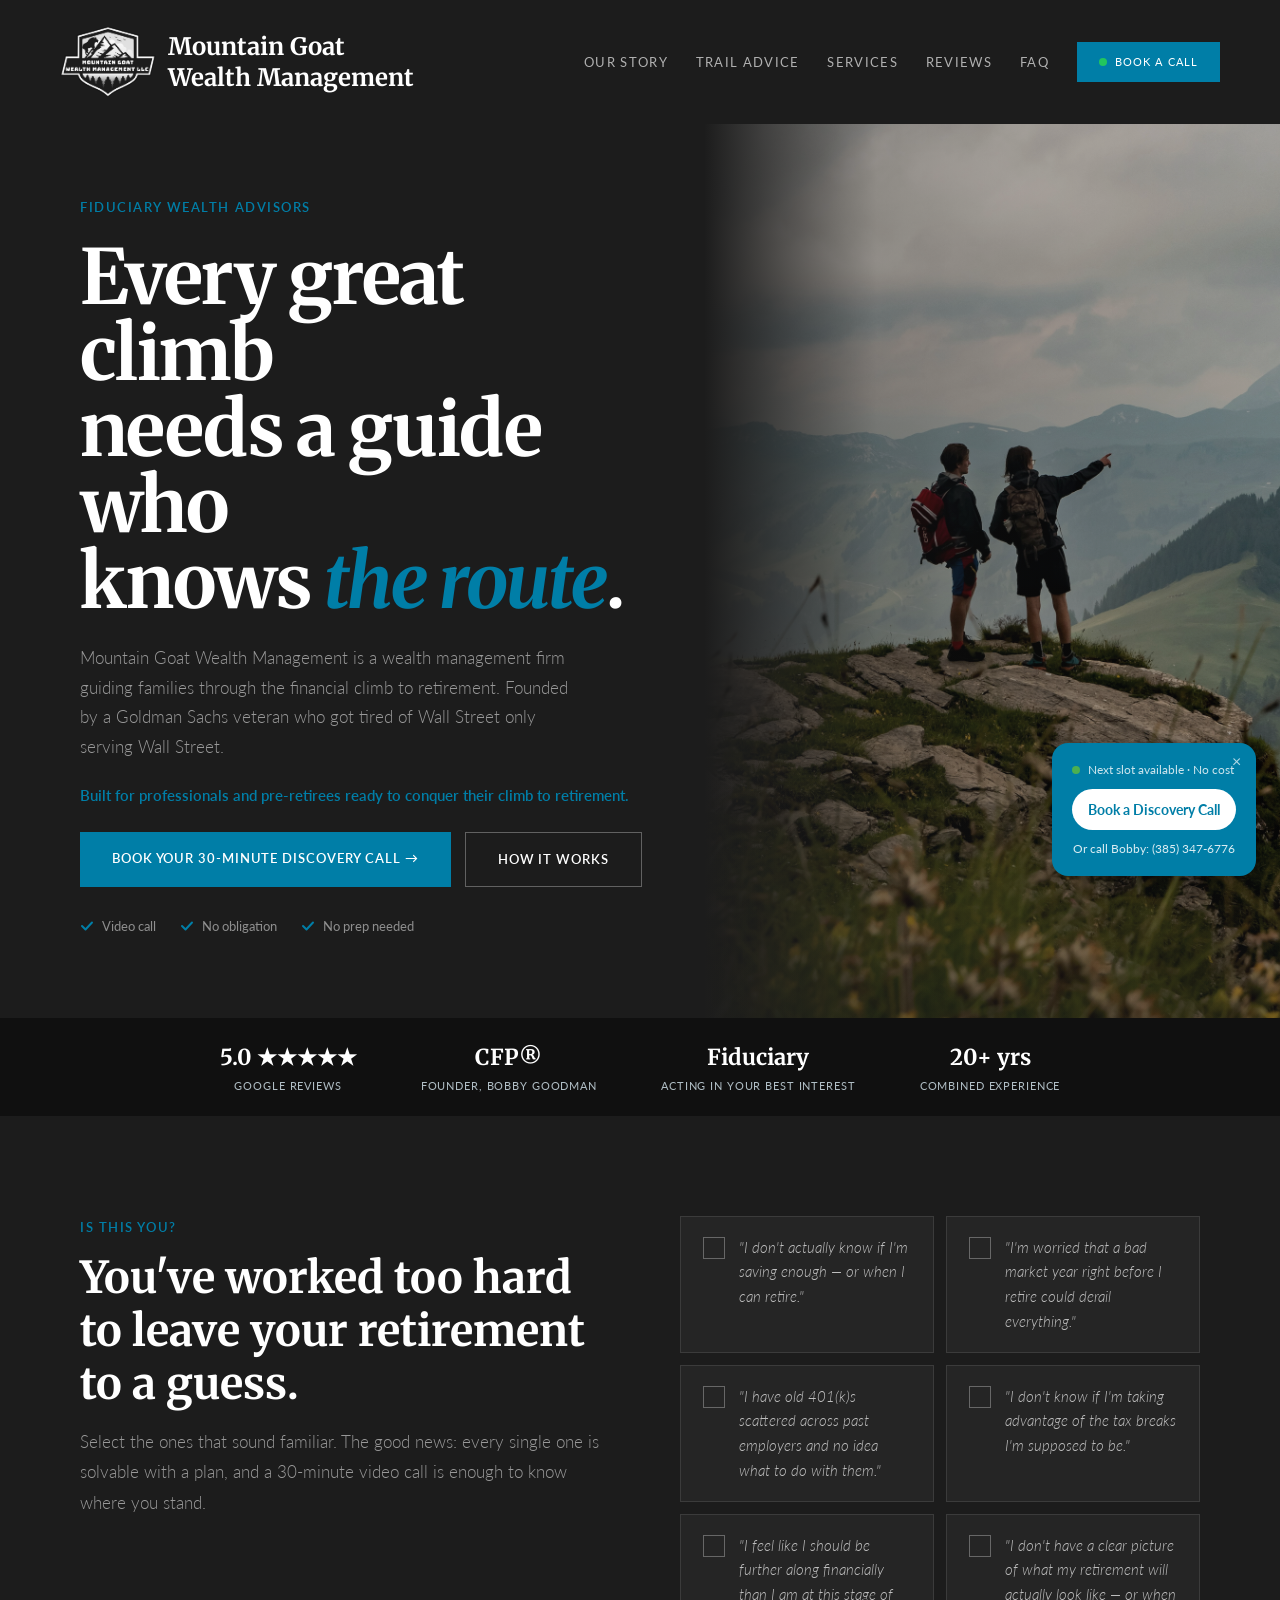
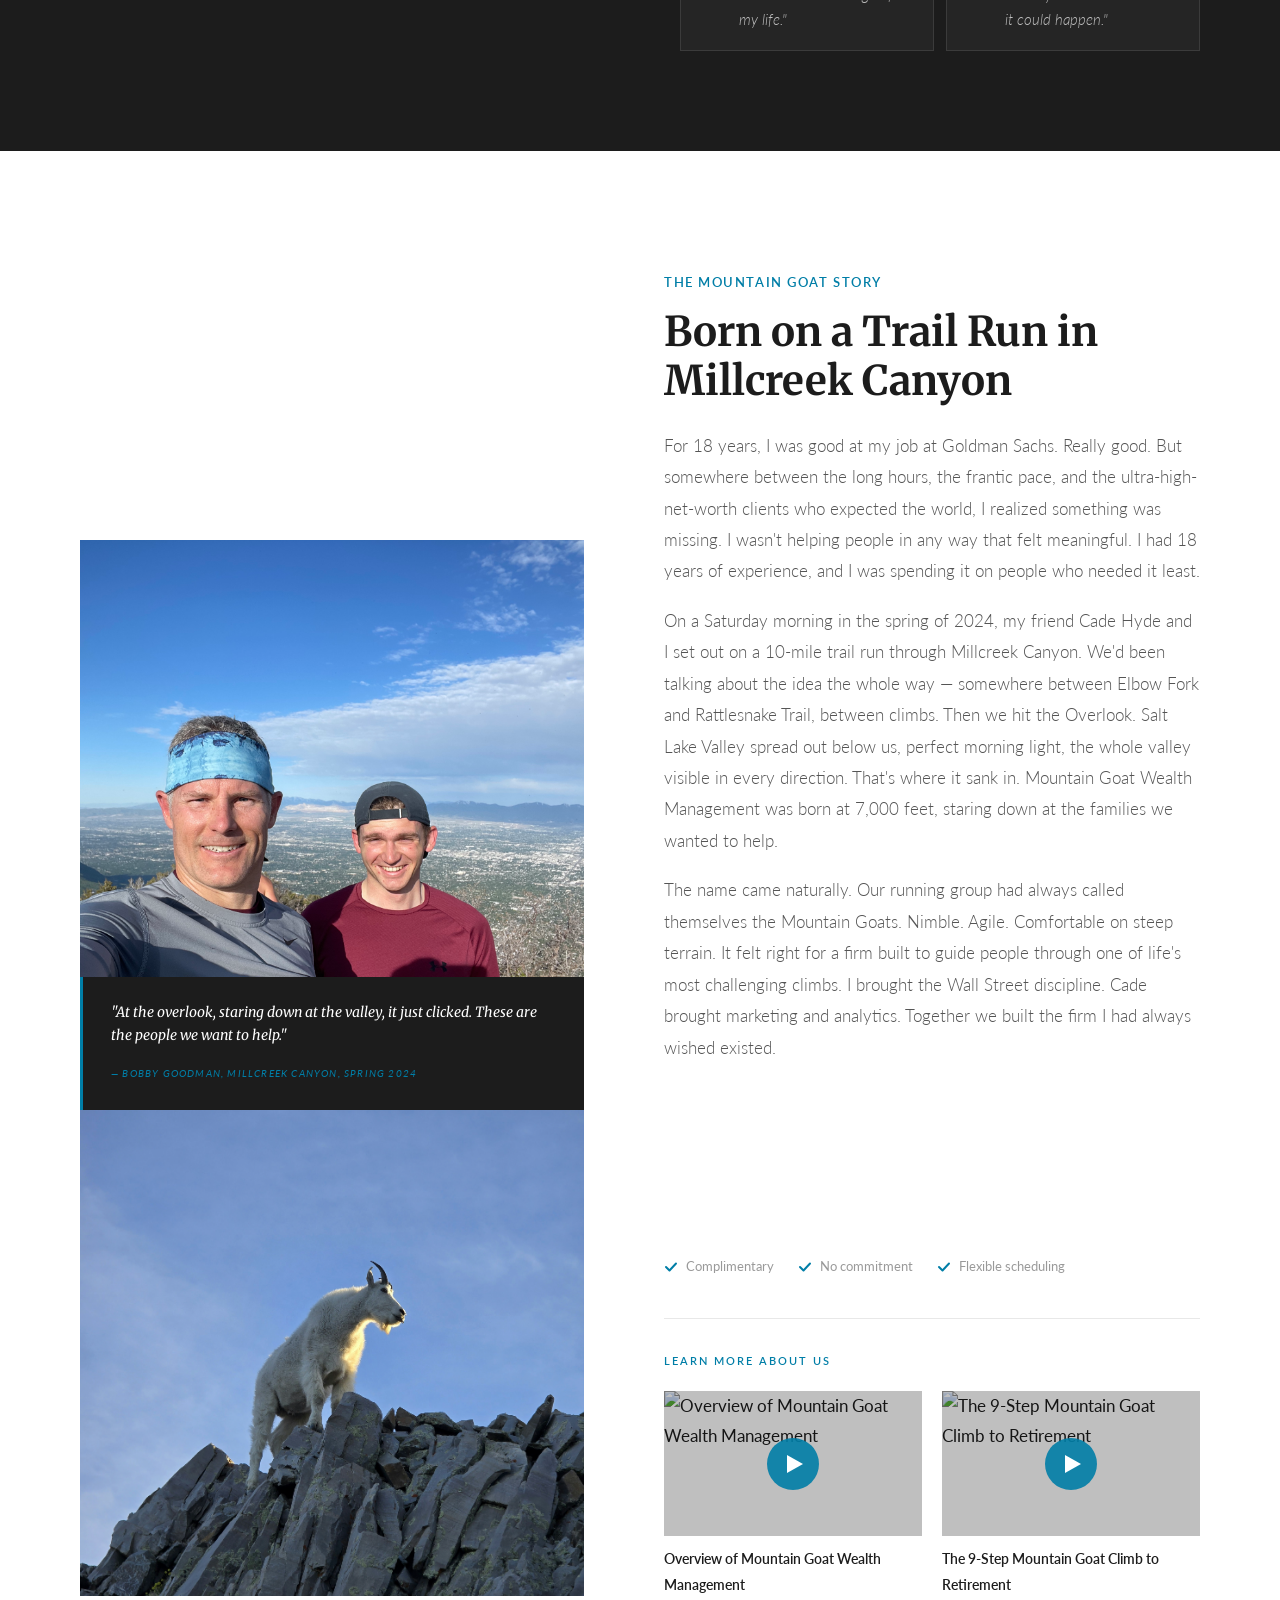
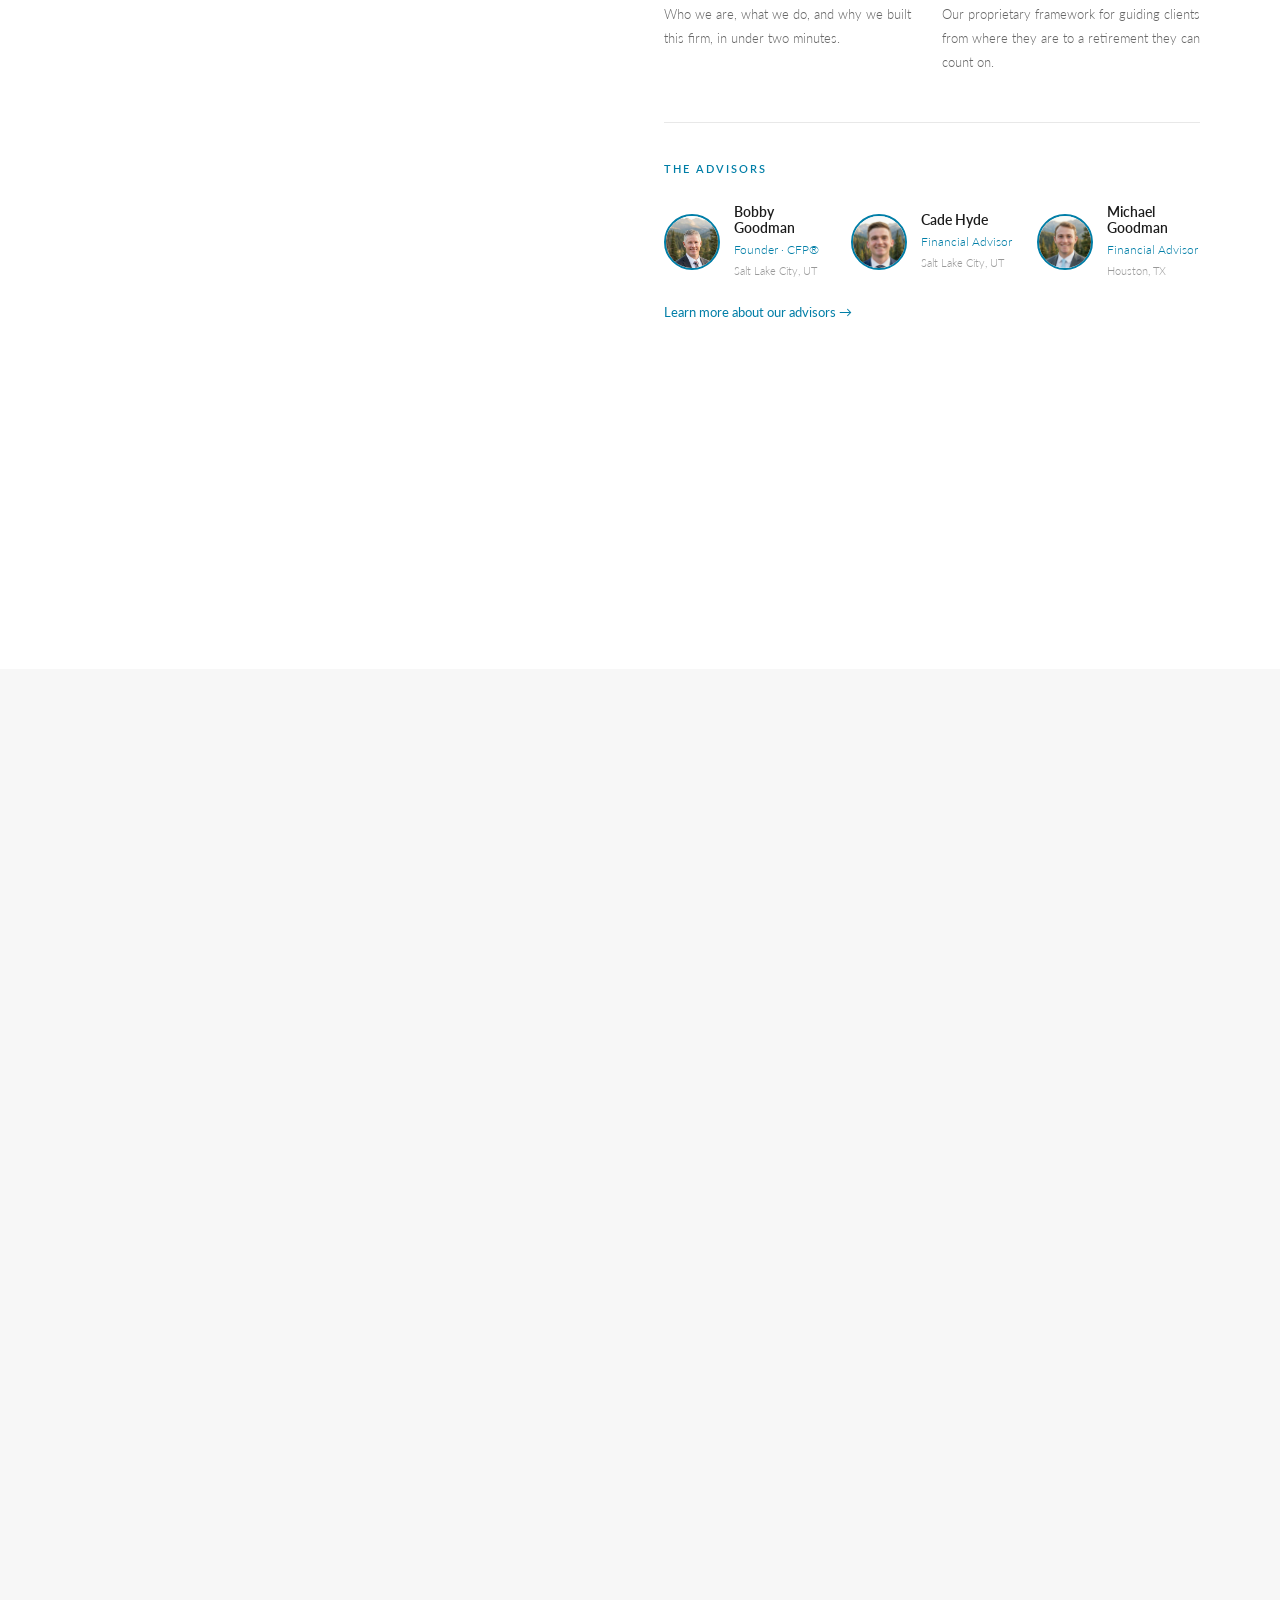
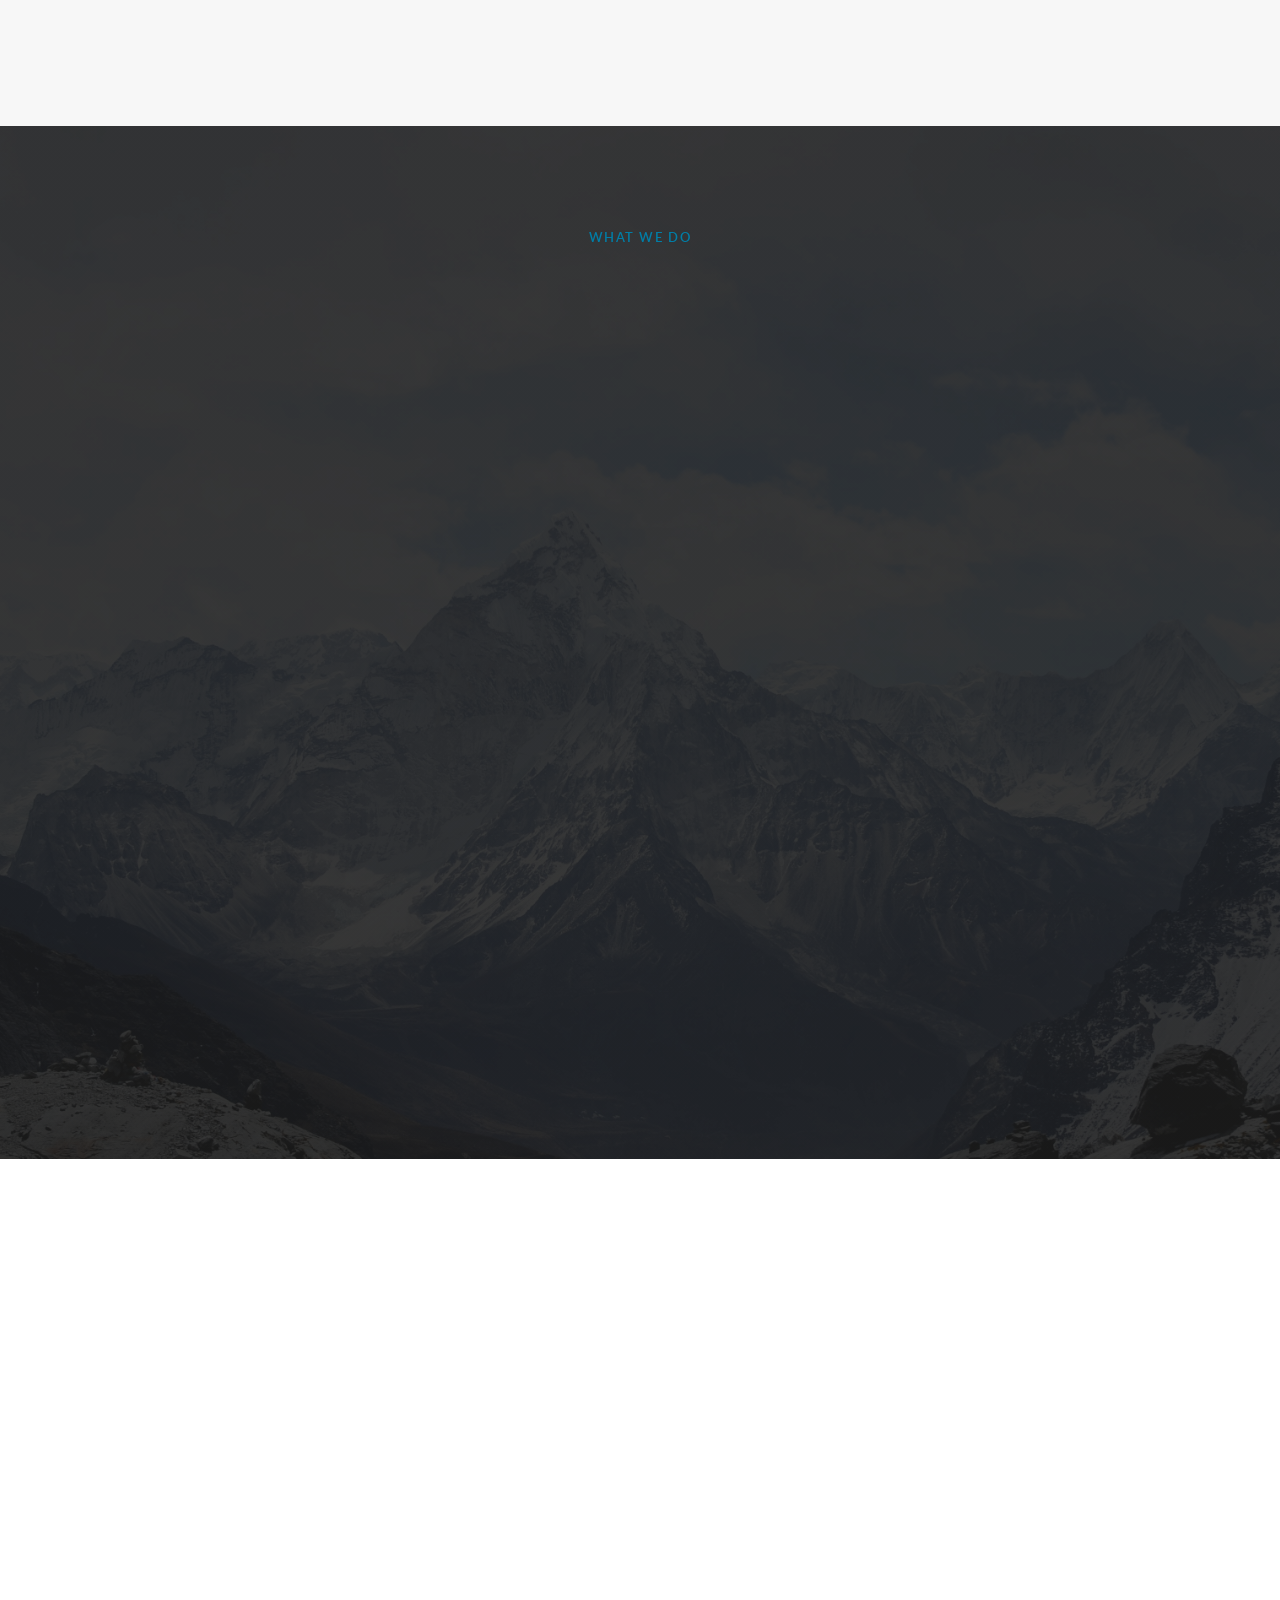
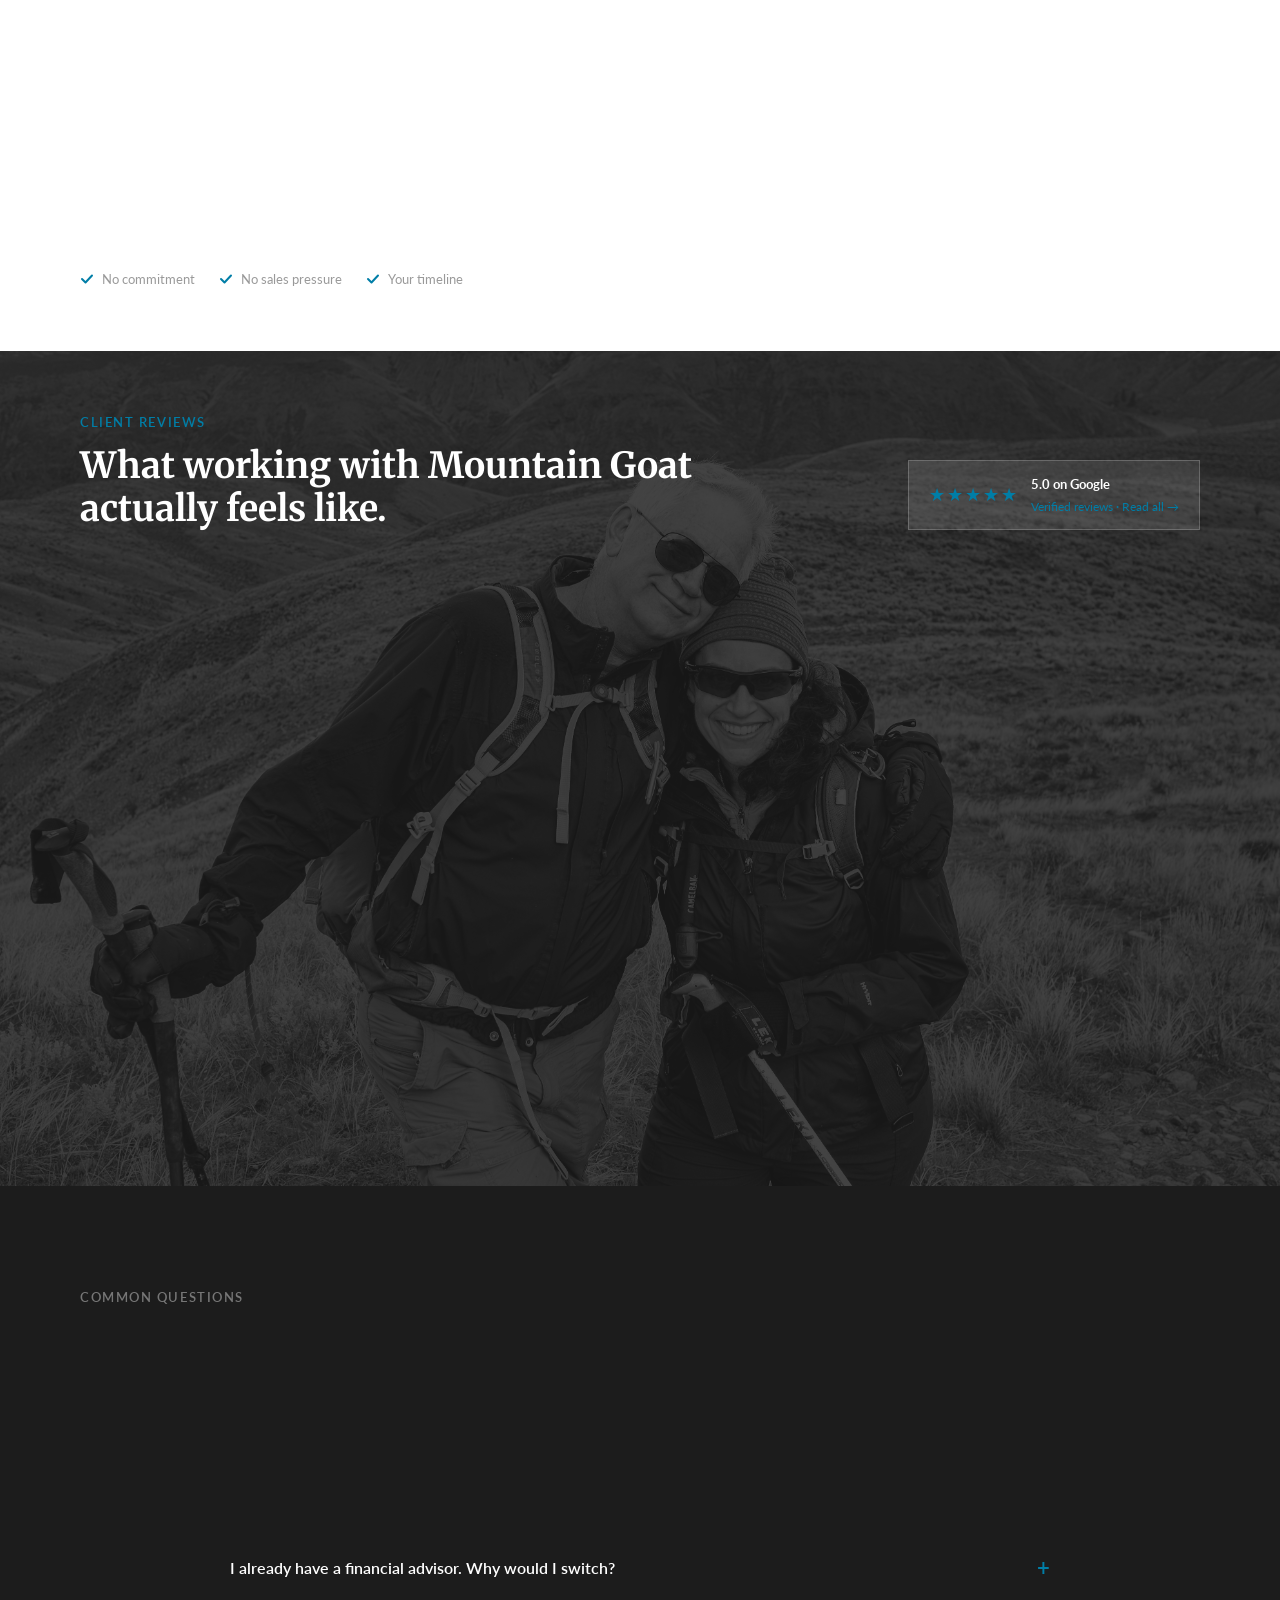
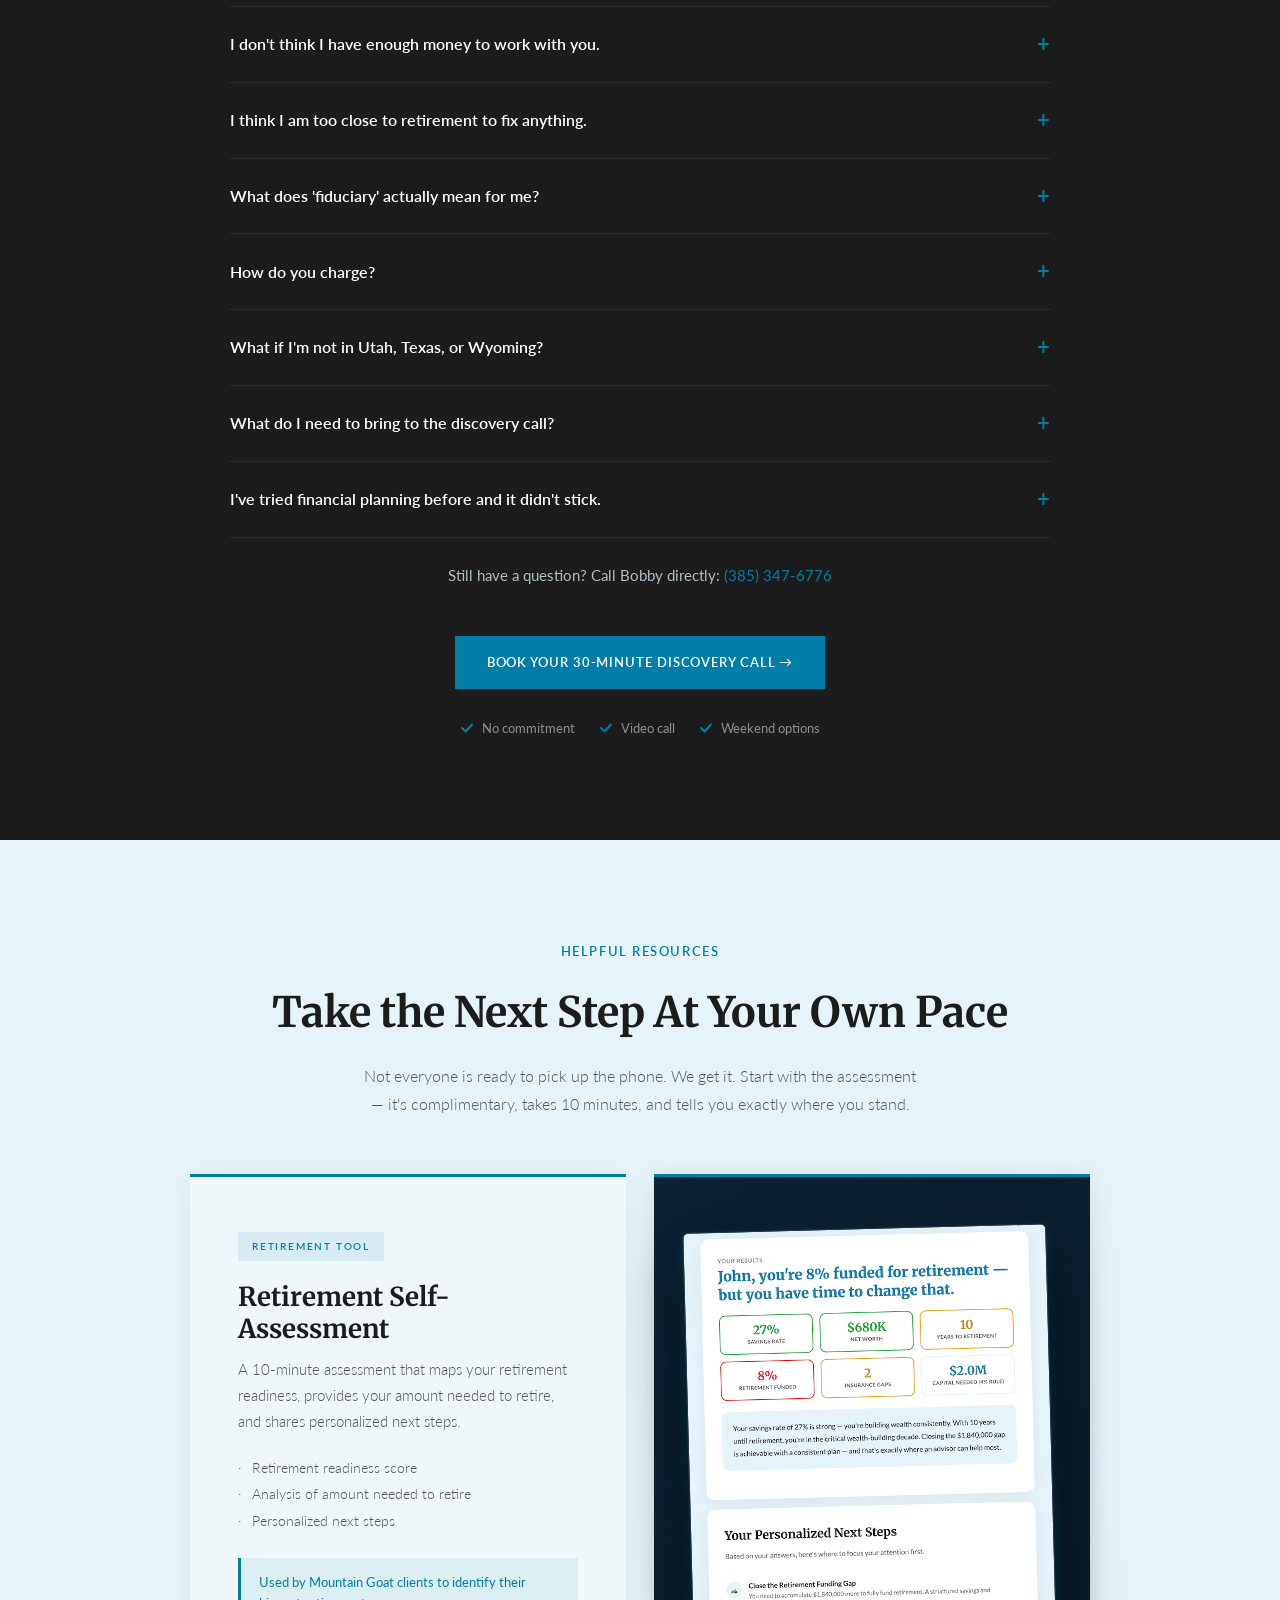
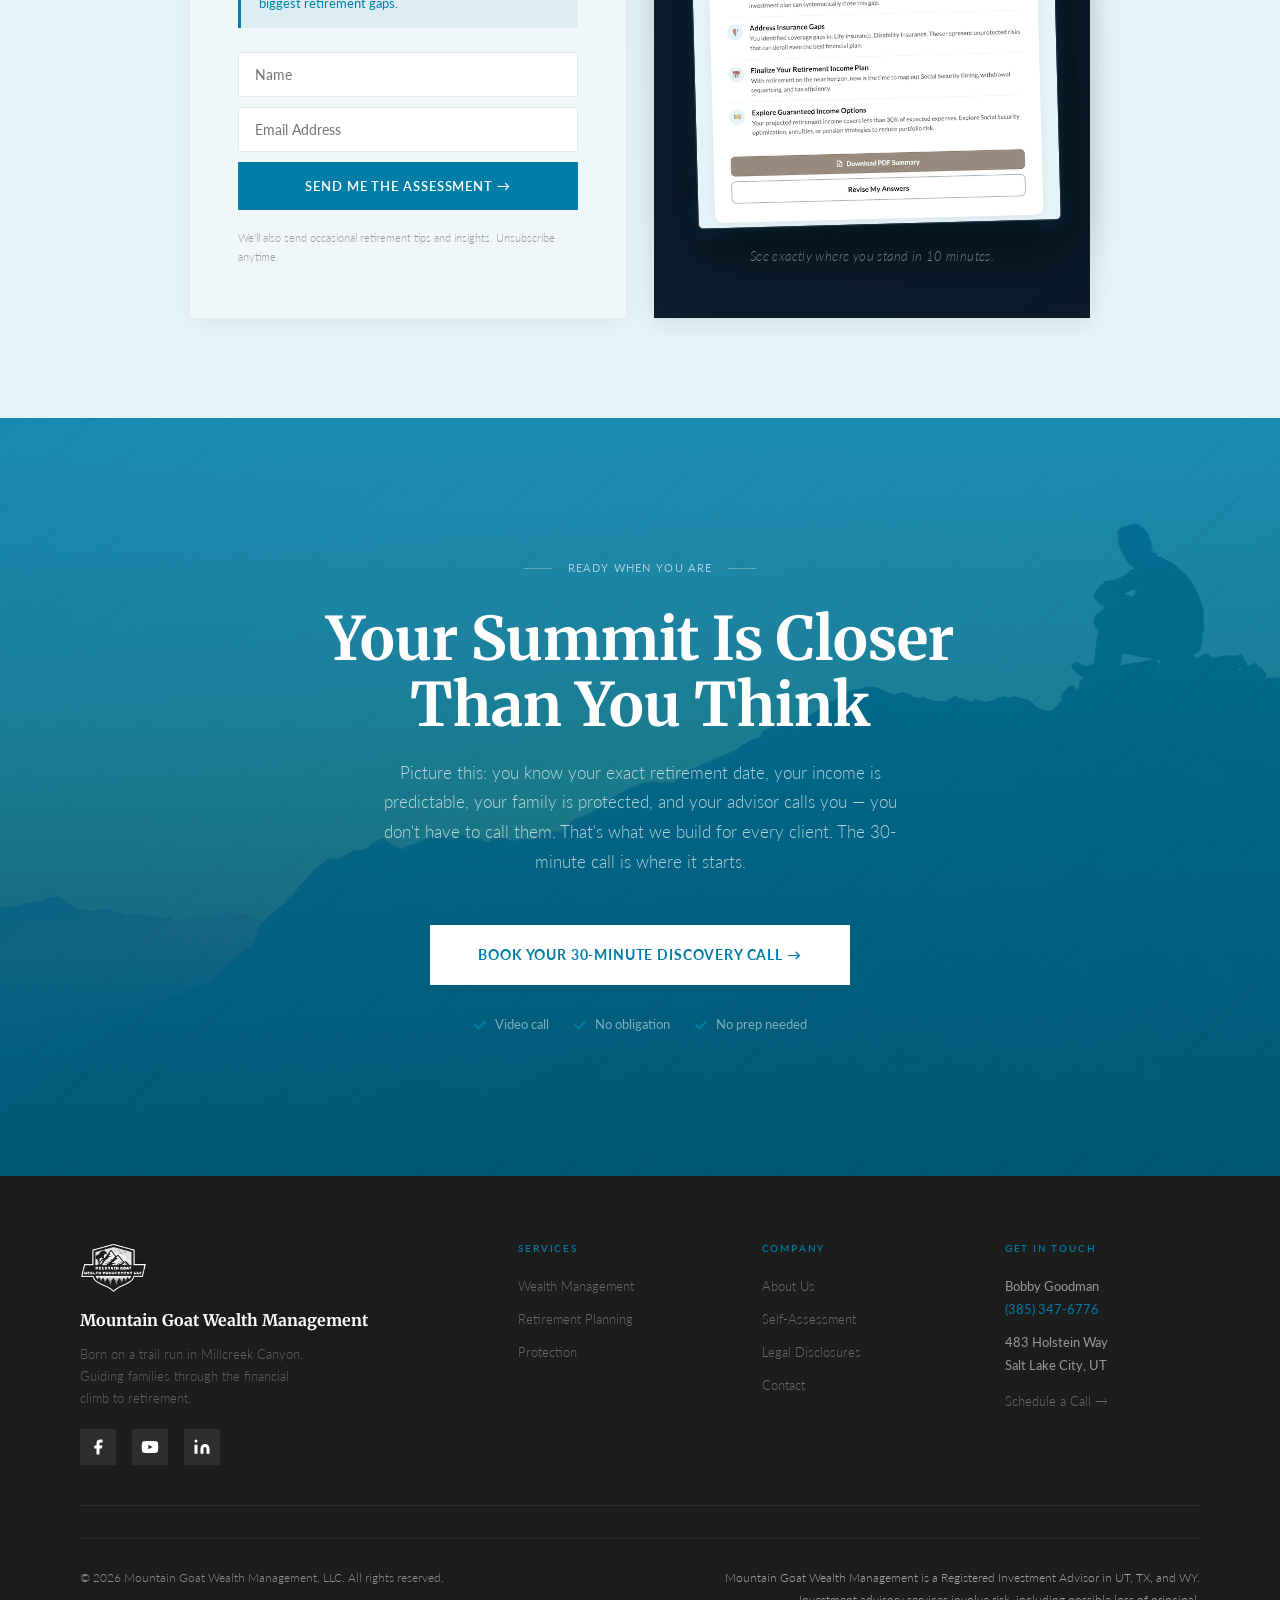
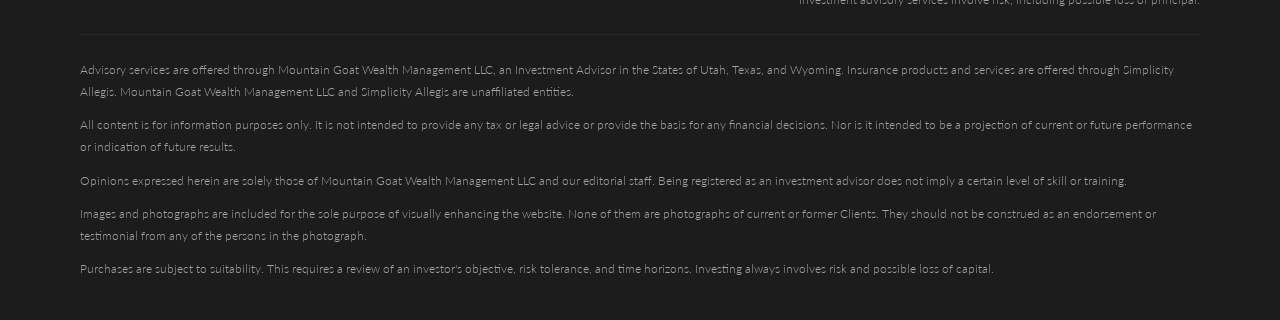
==== commit fbd8c4a9: "Fix: Services nav link now correctly targets What We Do section Co-Authored-By: Claude Sonnet 4.6 <n" ====
--- a/index.html
+++ b/index.html
@@ -2080,7 +2080,7 @@
     <div class="nav-links" id="nav-links">
       <a href="#story">Our Story</a>
       <a href="#trail-advice">Trail Advice</a>
-      <a href="#how-it-works">Services</a>
+      <a href="#services">Services</a>
       <a href="#testimonials">Reviews</a>
       <a href="#faq">FAQ</a>
       <a href="https://calendar.google.com/appointments/schedules/AcZssZ2Itumu0vPe5NK-IMBgrQzZ22fO5GTi4Pp586J3Oe1Z0fZnhYVGNEHZu7pe5gnml8M1oyR7J0aP" target="_blank" rel="noopener noreferrer" class="nav-book"><span class="pulse-dot"></span>Book a Call</a>
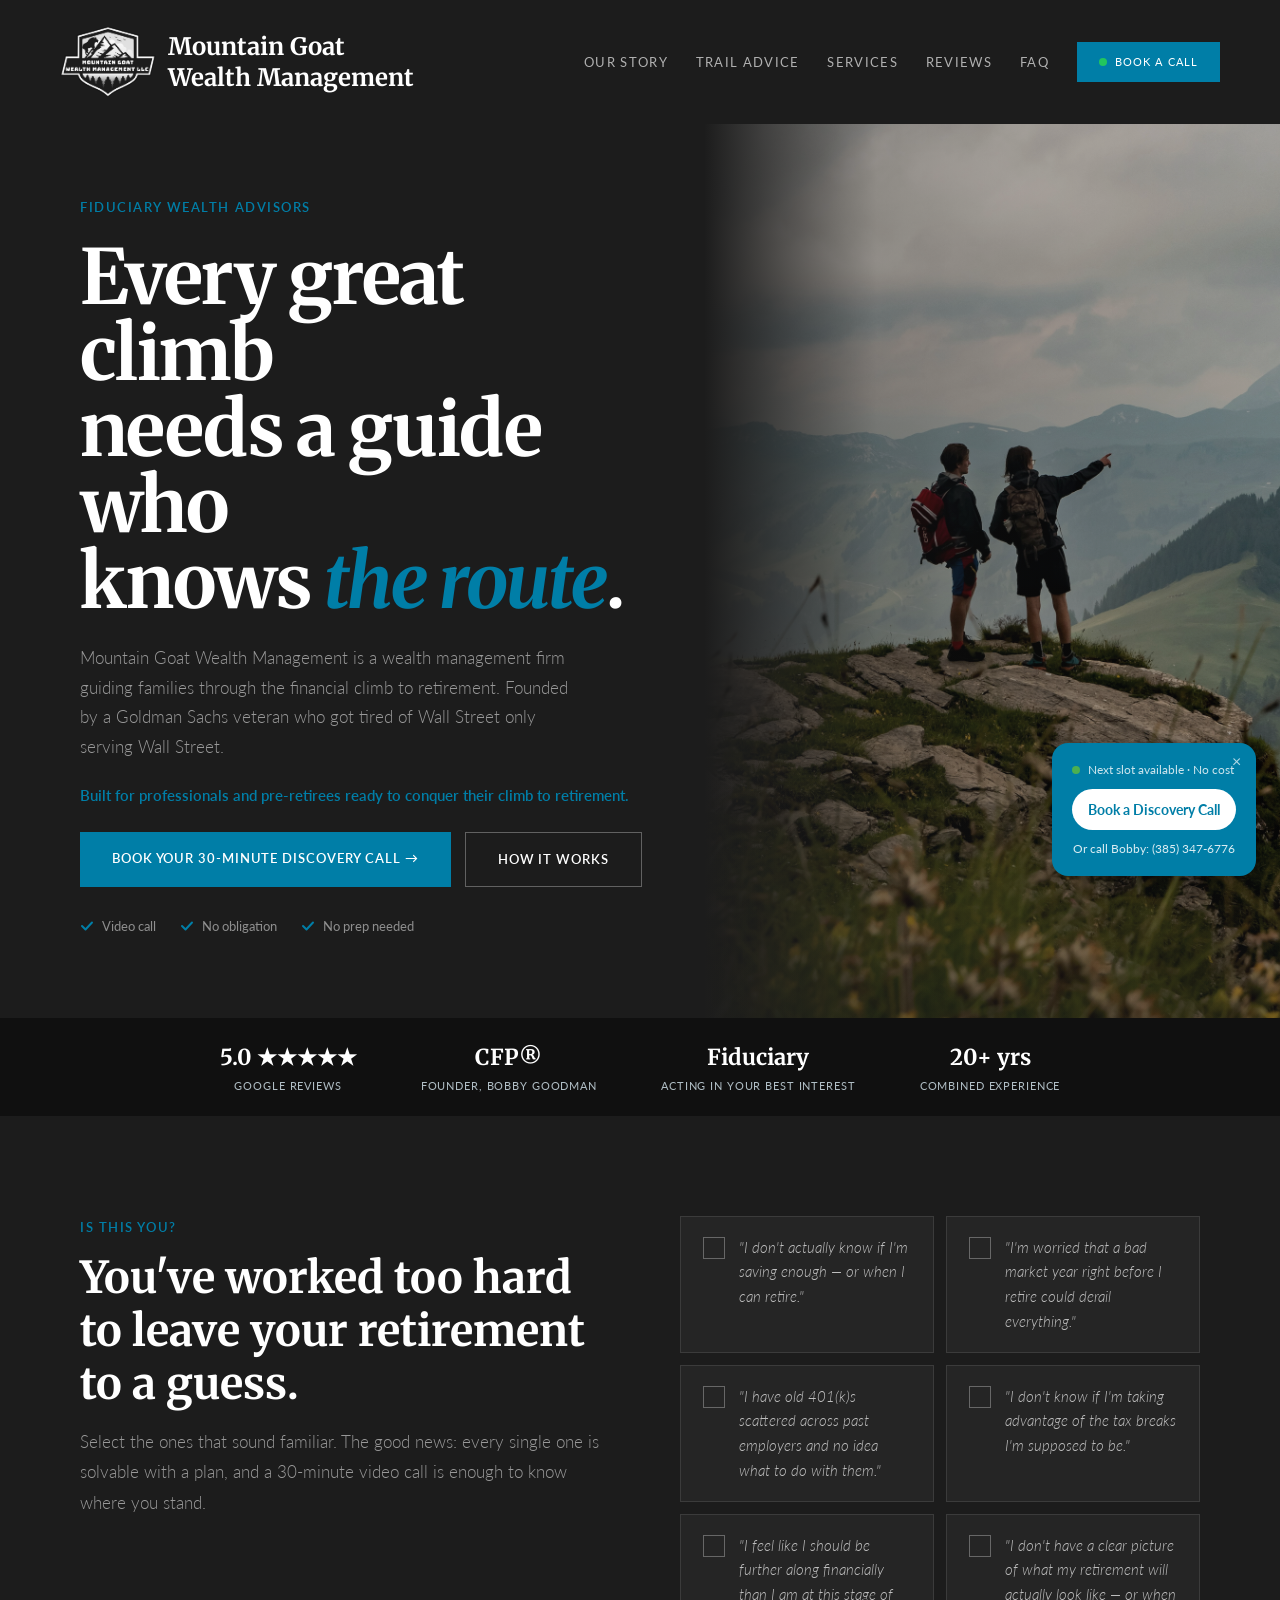
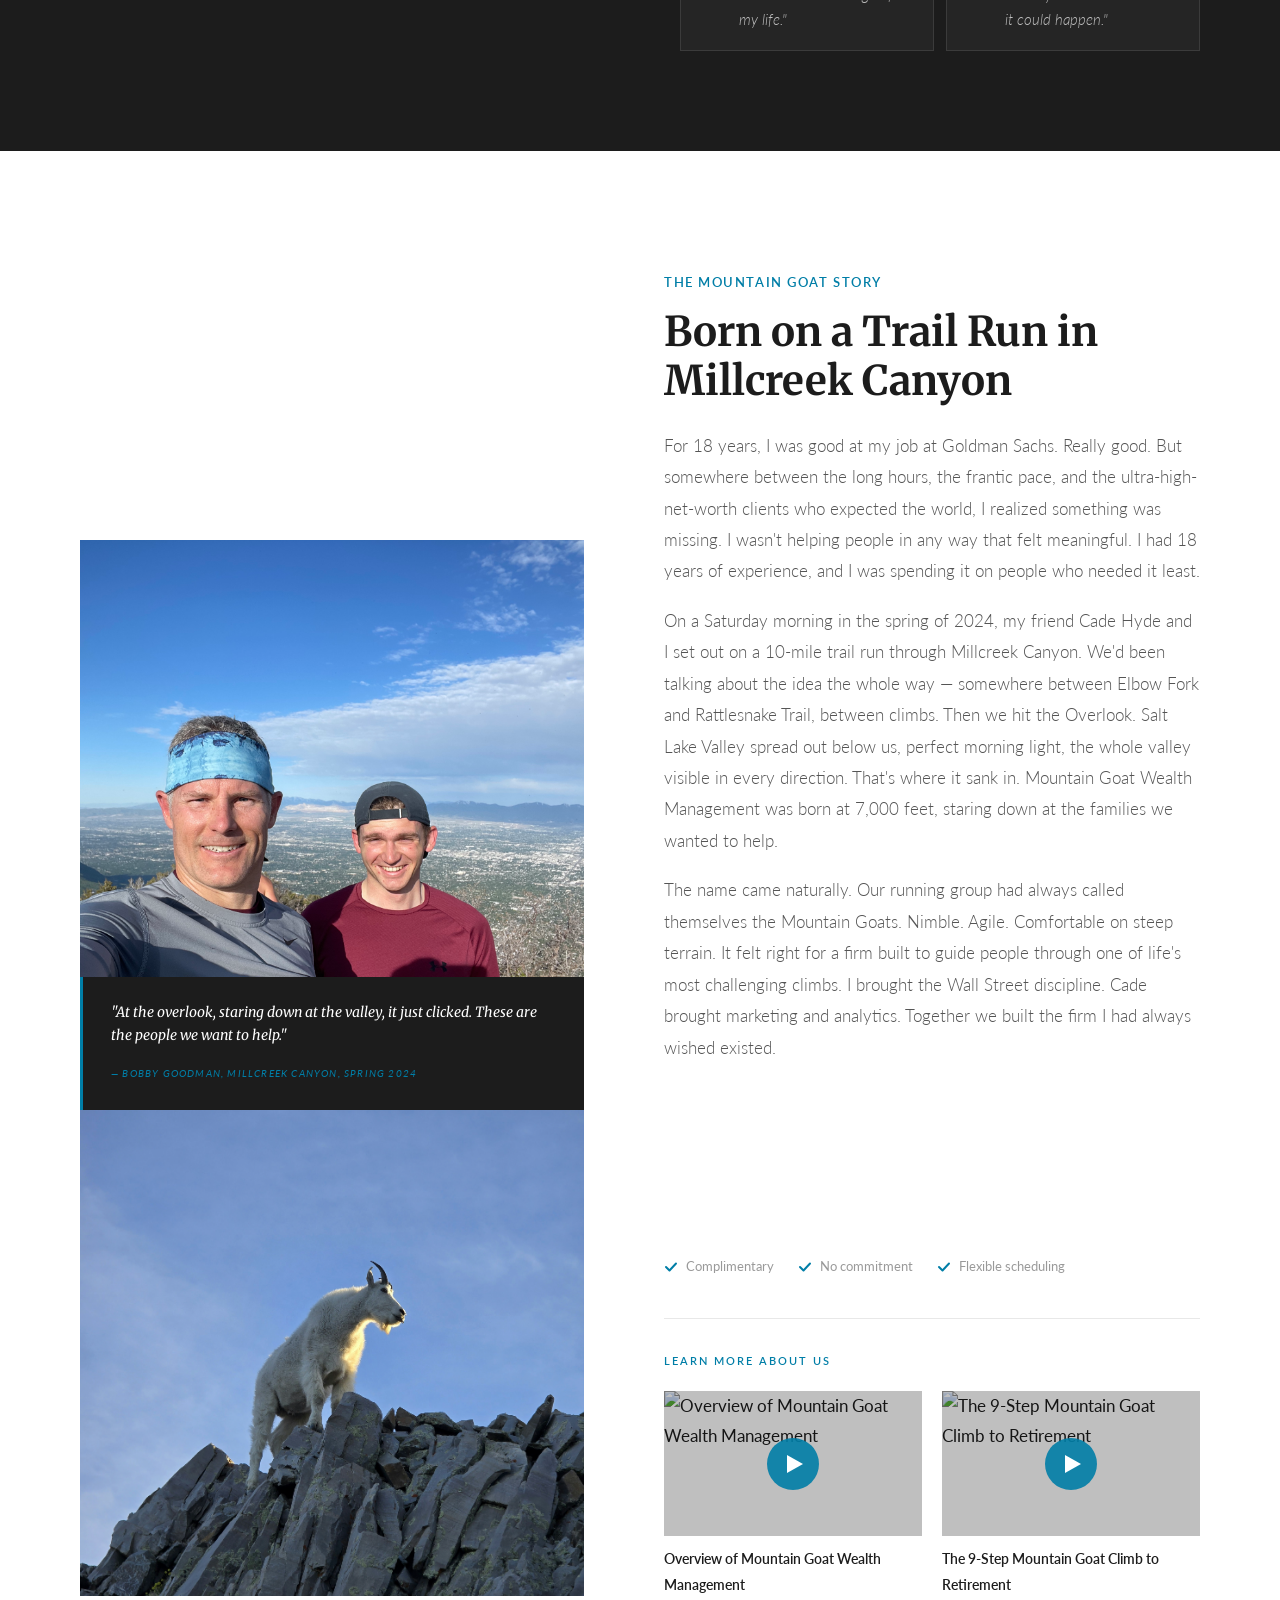
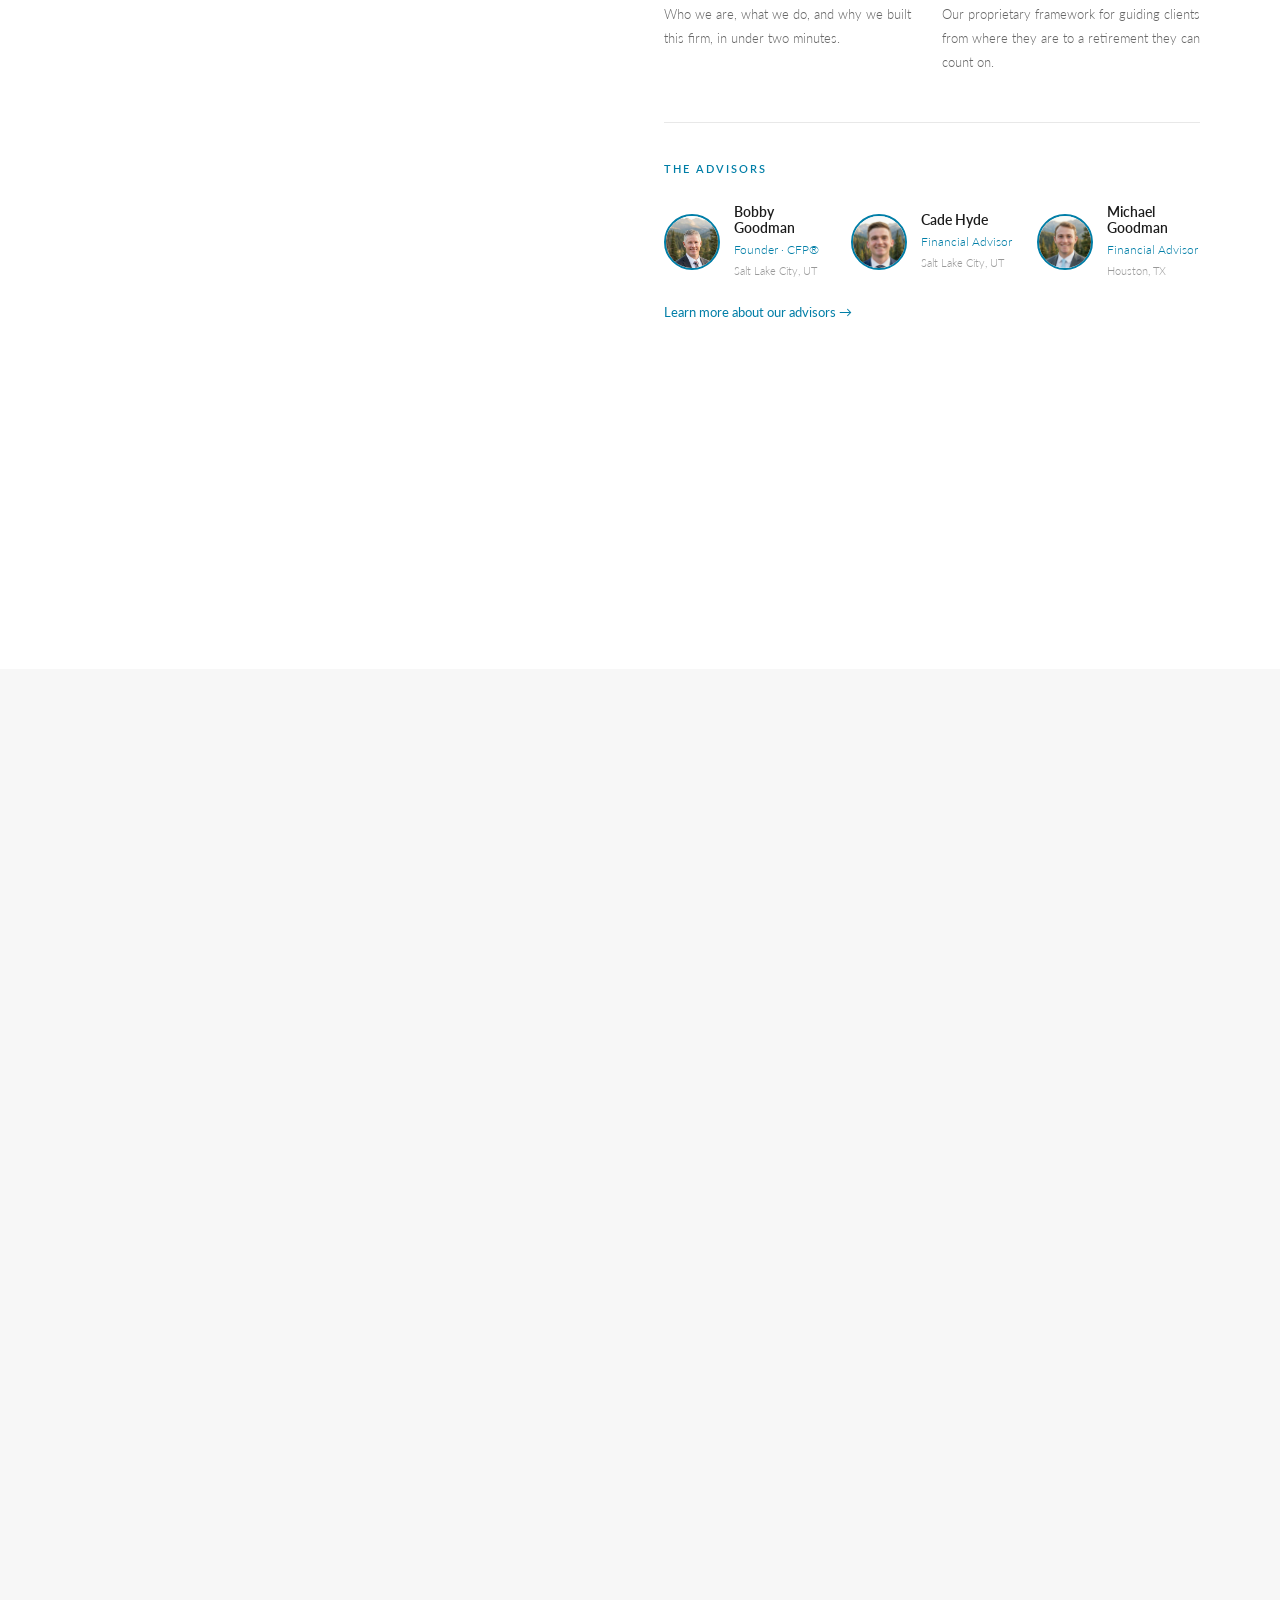
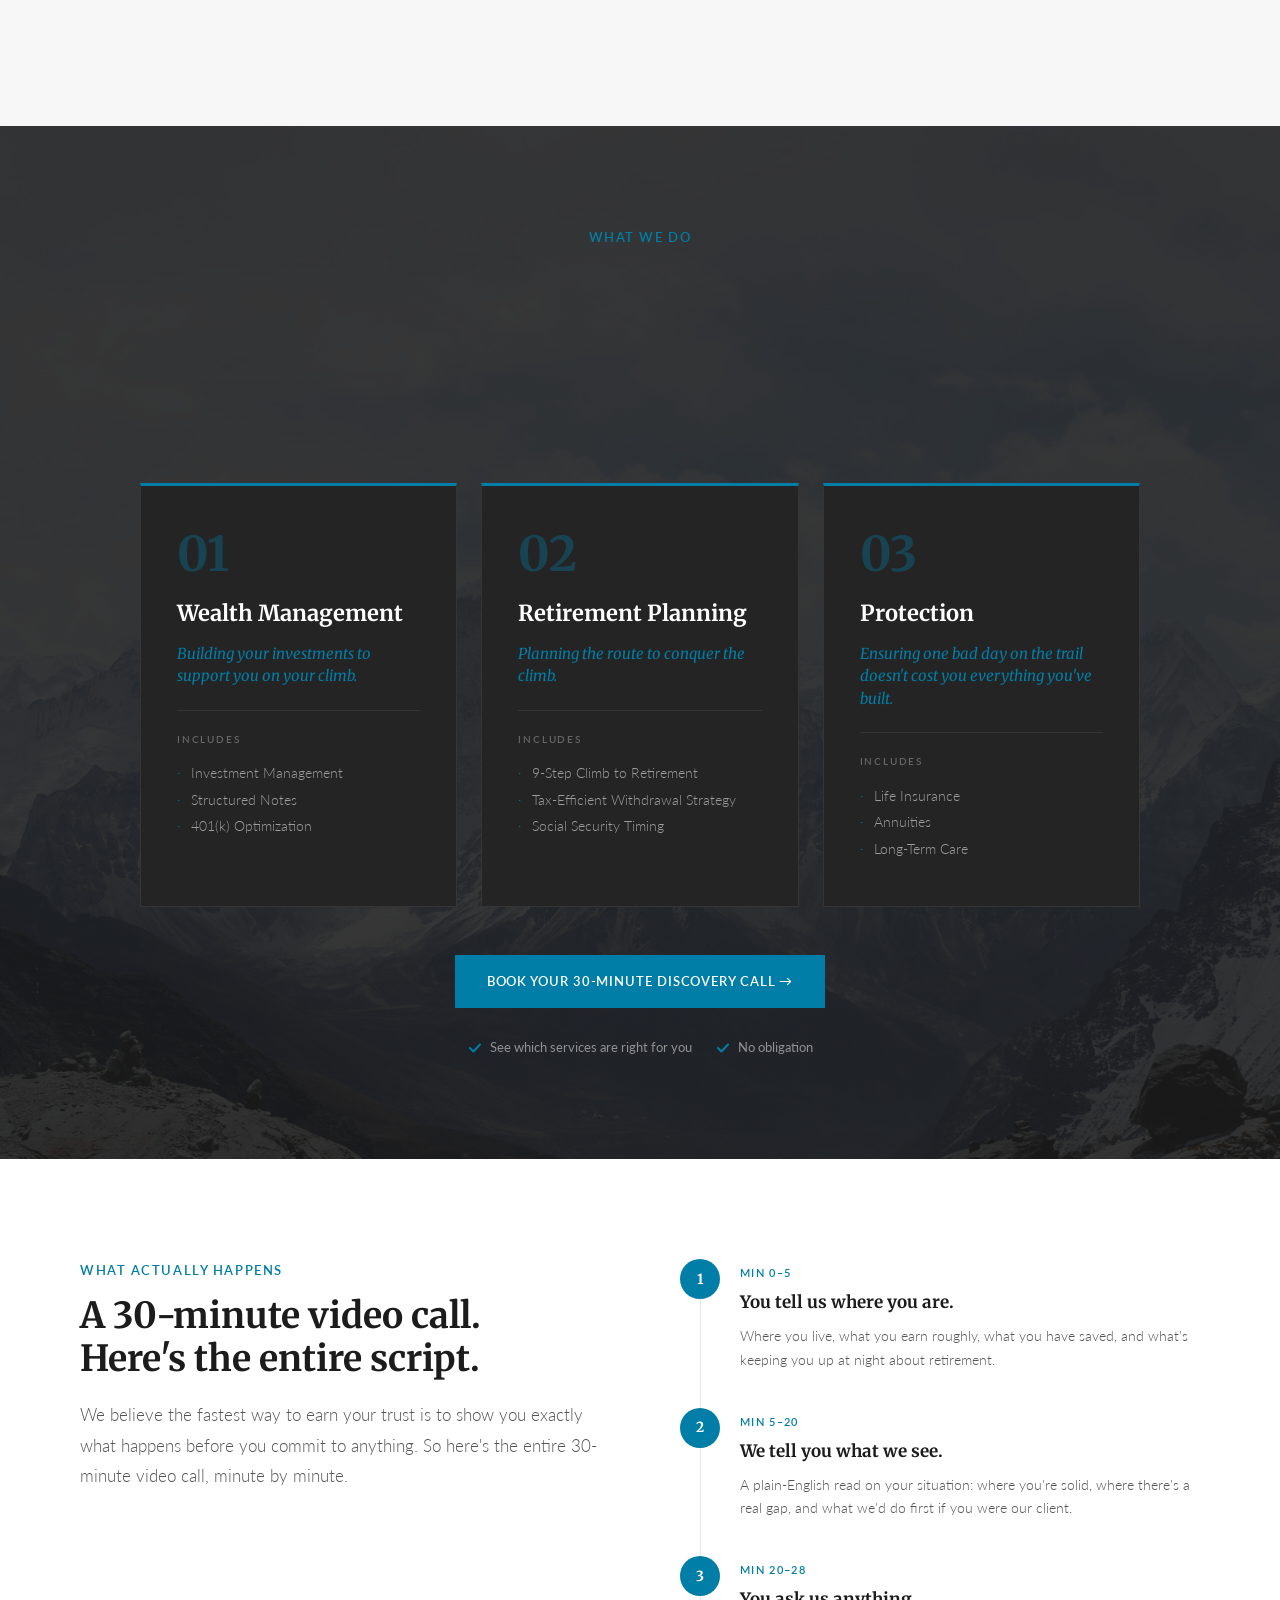
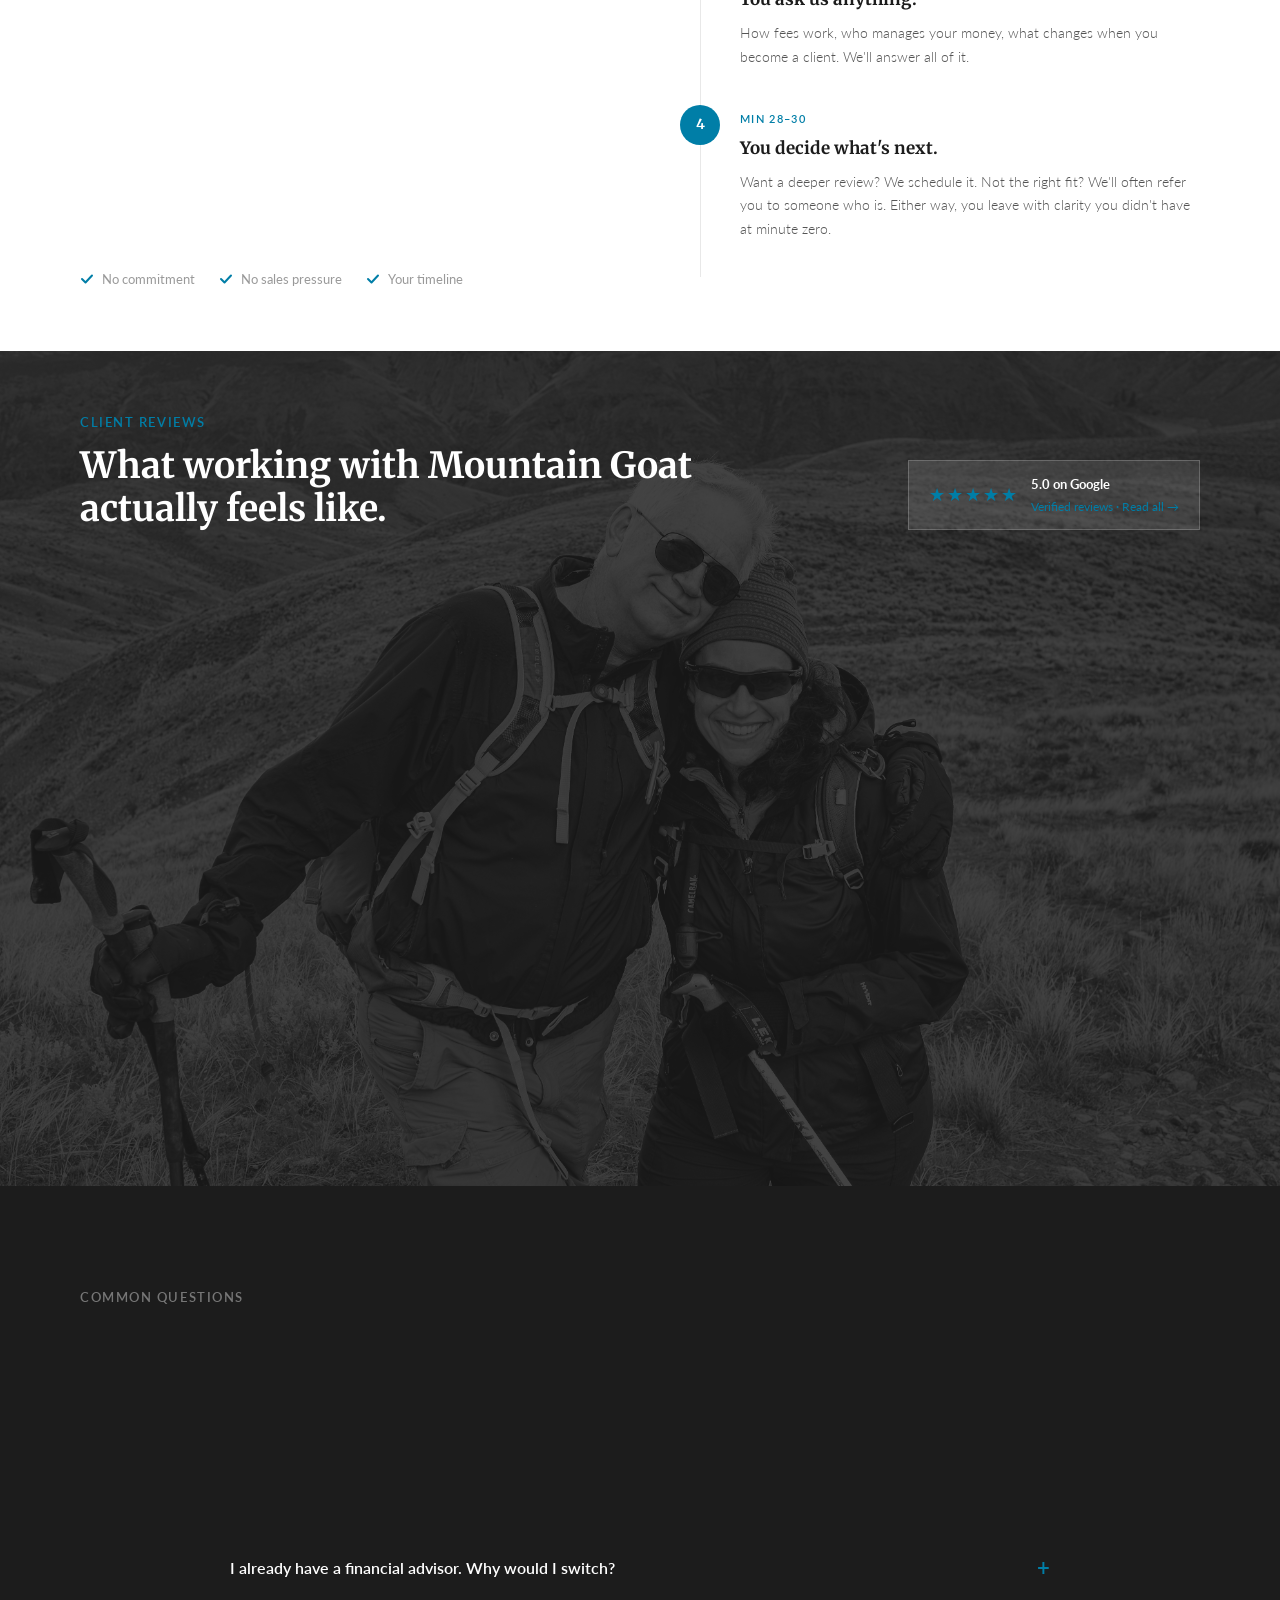
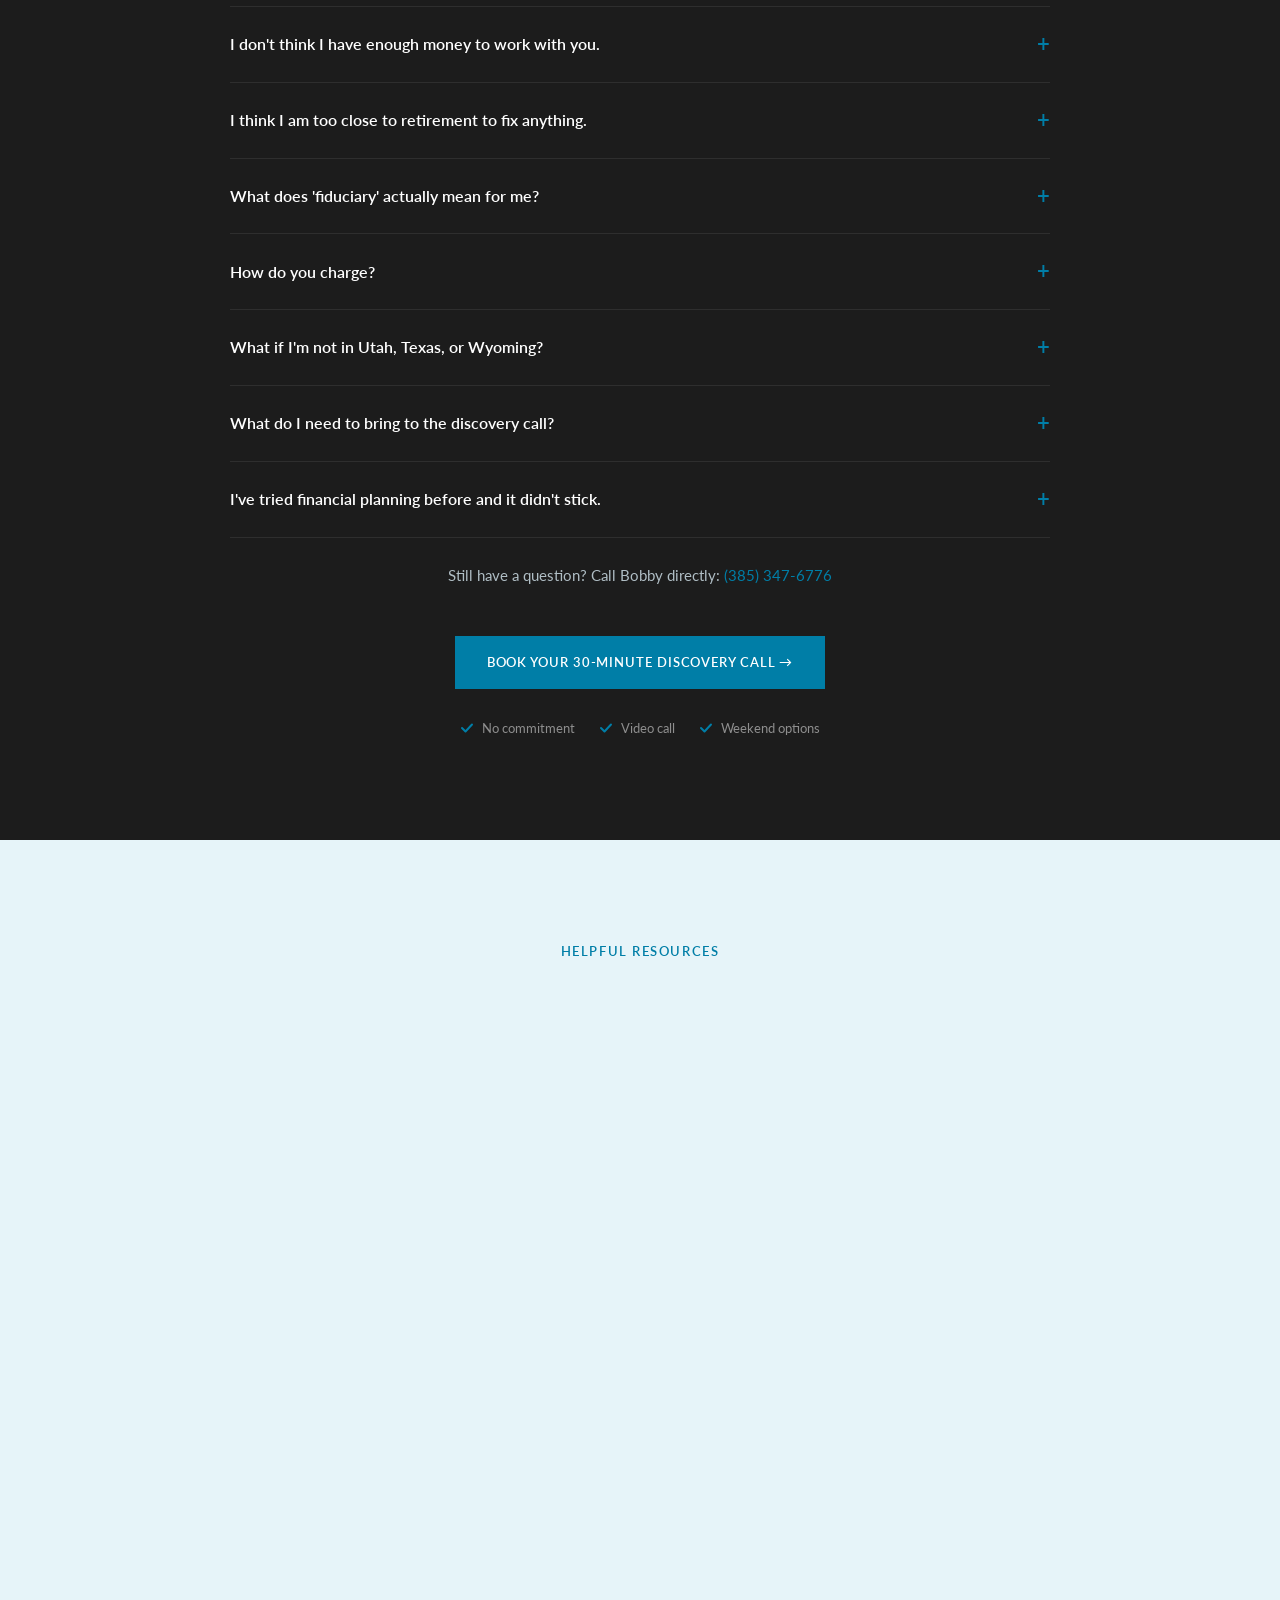
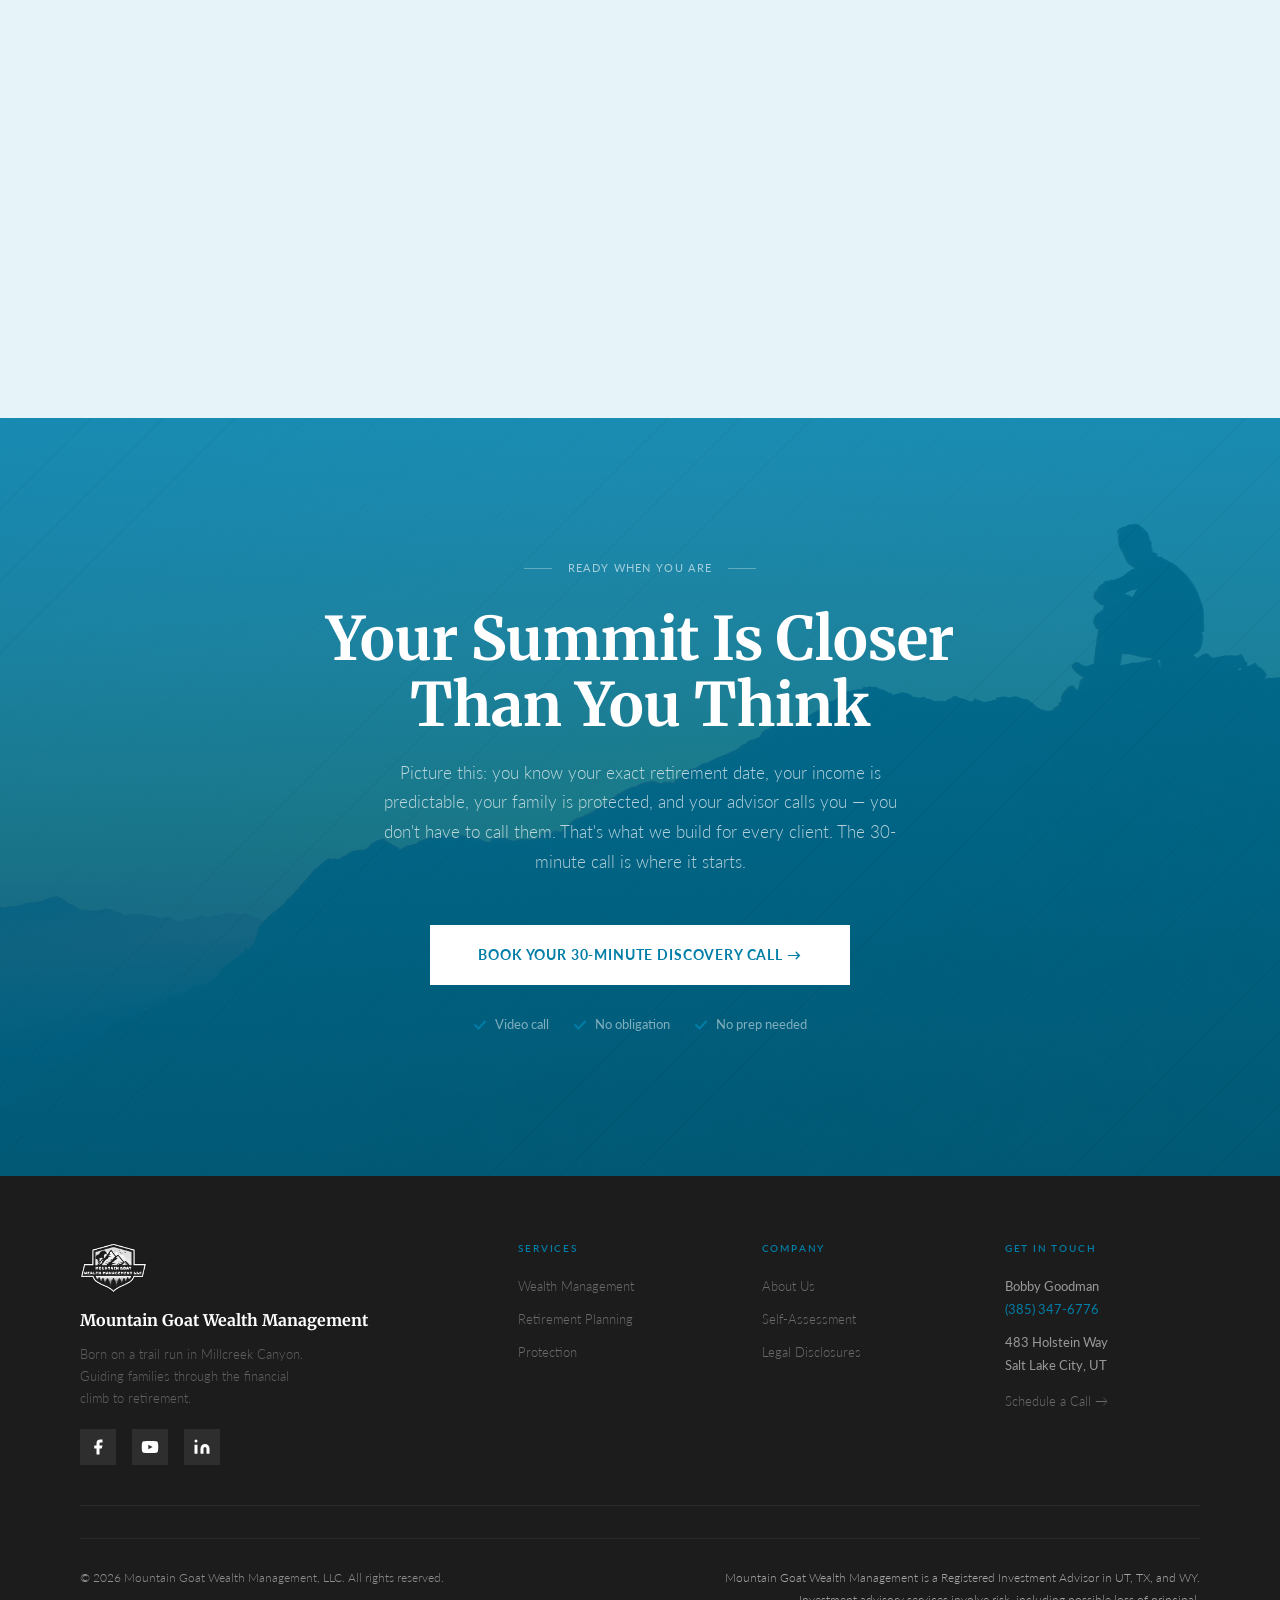
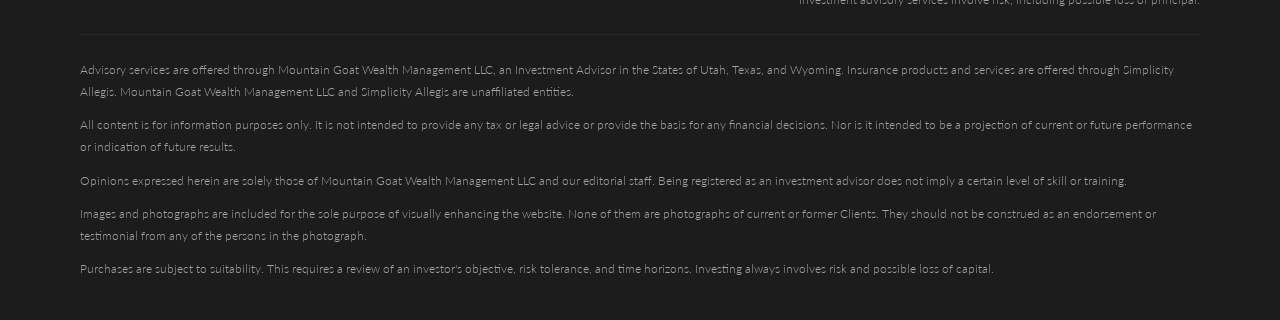
==== commit d70ca0d7: "SEO: noindex legal page, remove from sitemap, remove Contact from footer Co-Authored-By: Claude Sonn" ====
--- a/index.html
+++ b/index.html
@@ -2890,7 +2890,6 @@
         <a href="about.html">About Us</a>
         <a href="#leadmagnet">Self-Assessment</a>
         <a href="legal.html">Legal Disclosures</a>
-        <a href="#cta">Contact</a>
       </div>
       <div class="footer-col">
         <h5>Get In Touch</h5>
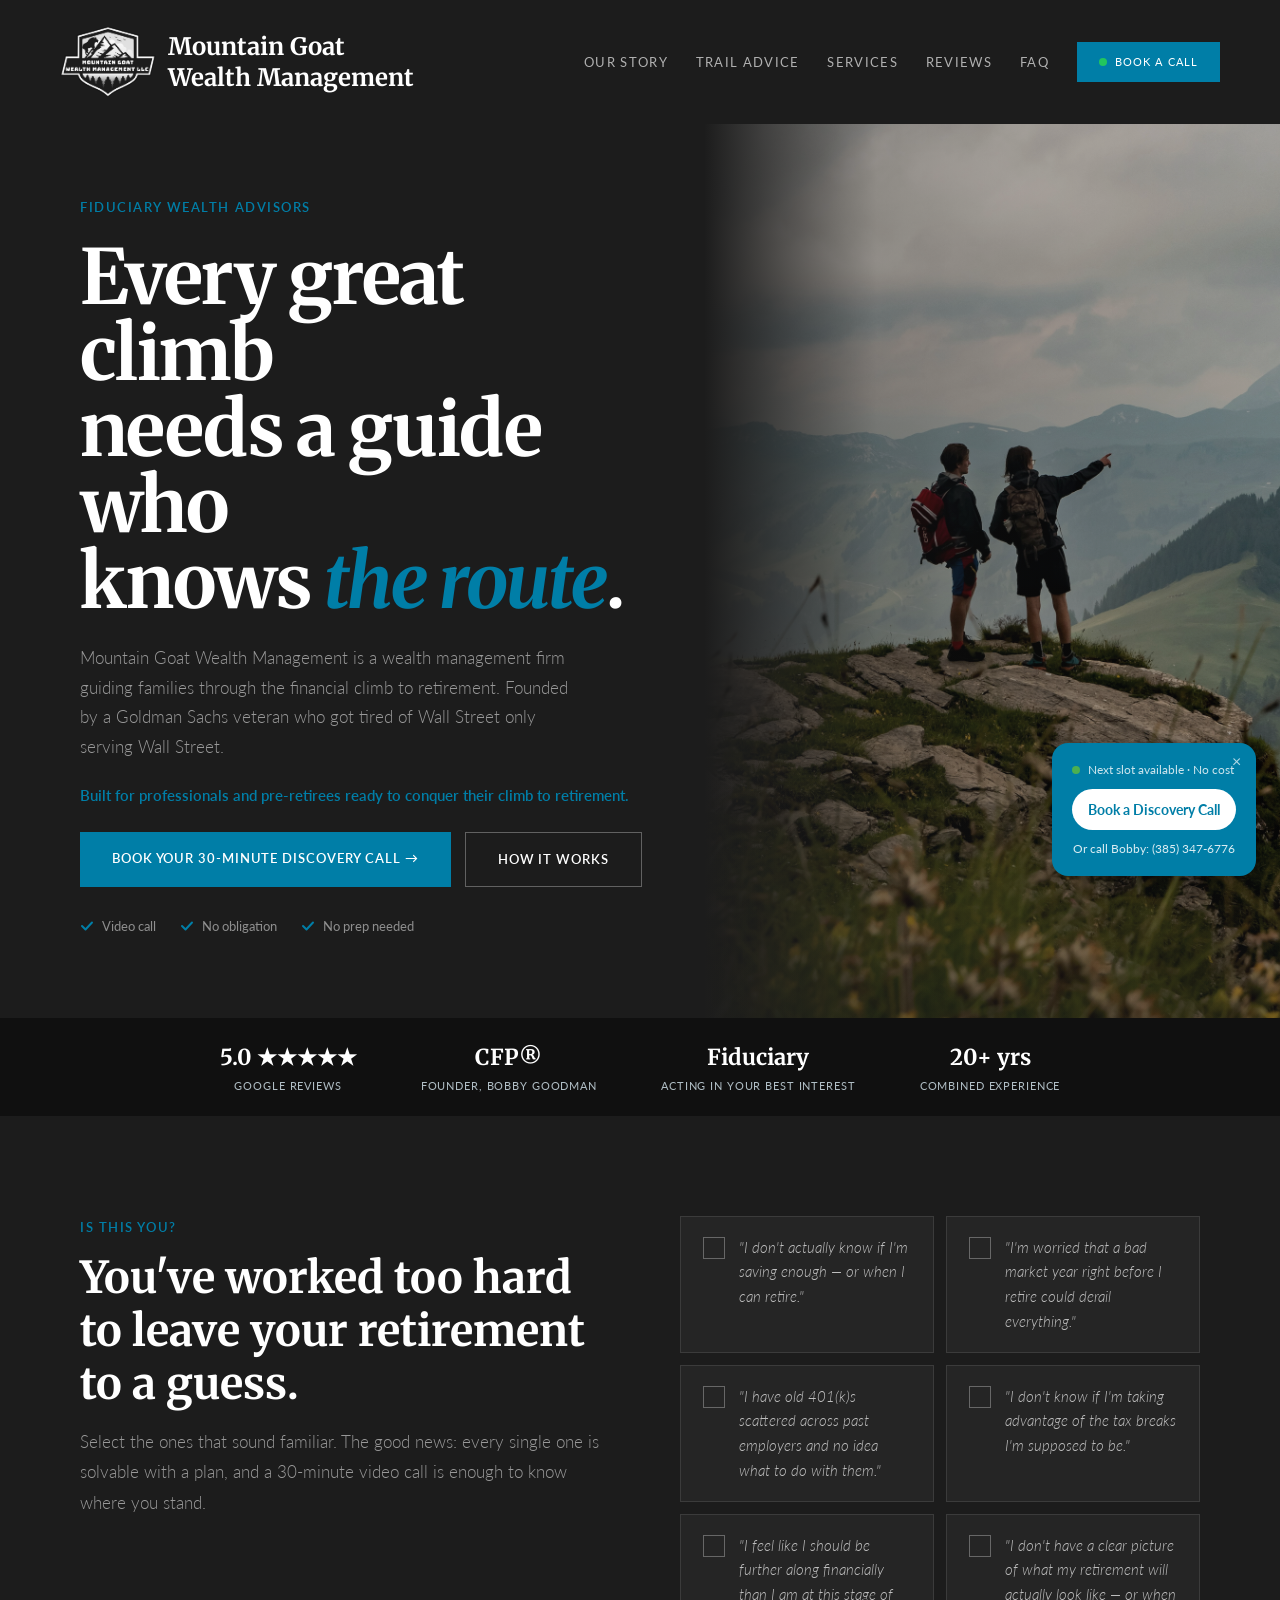
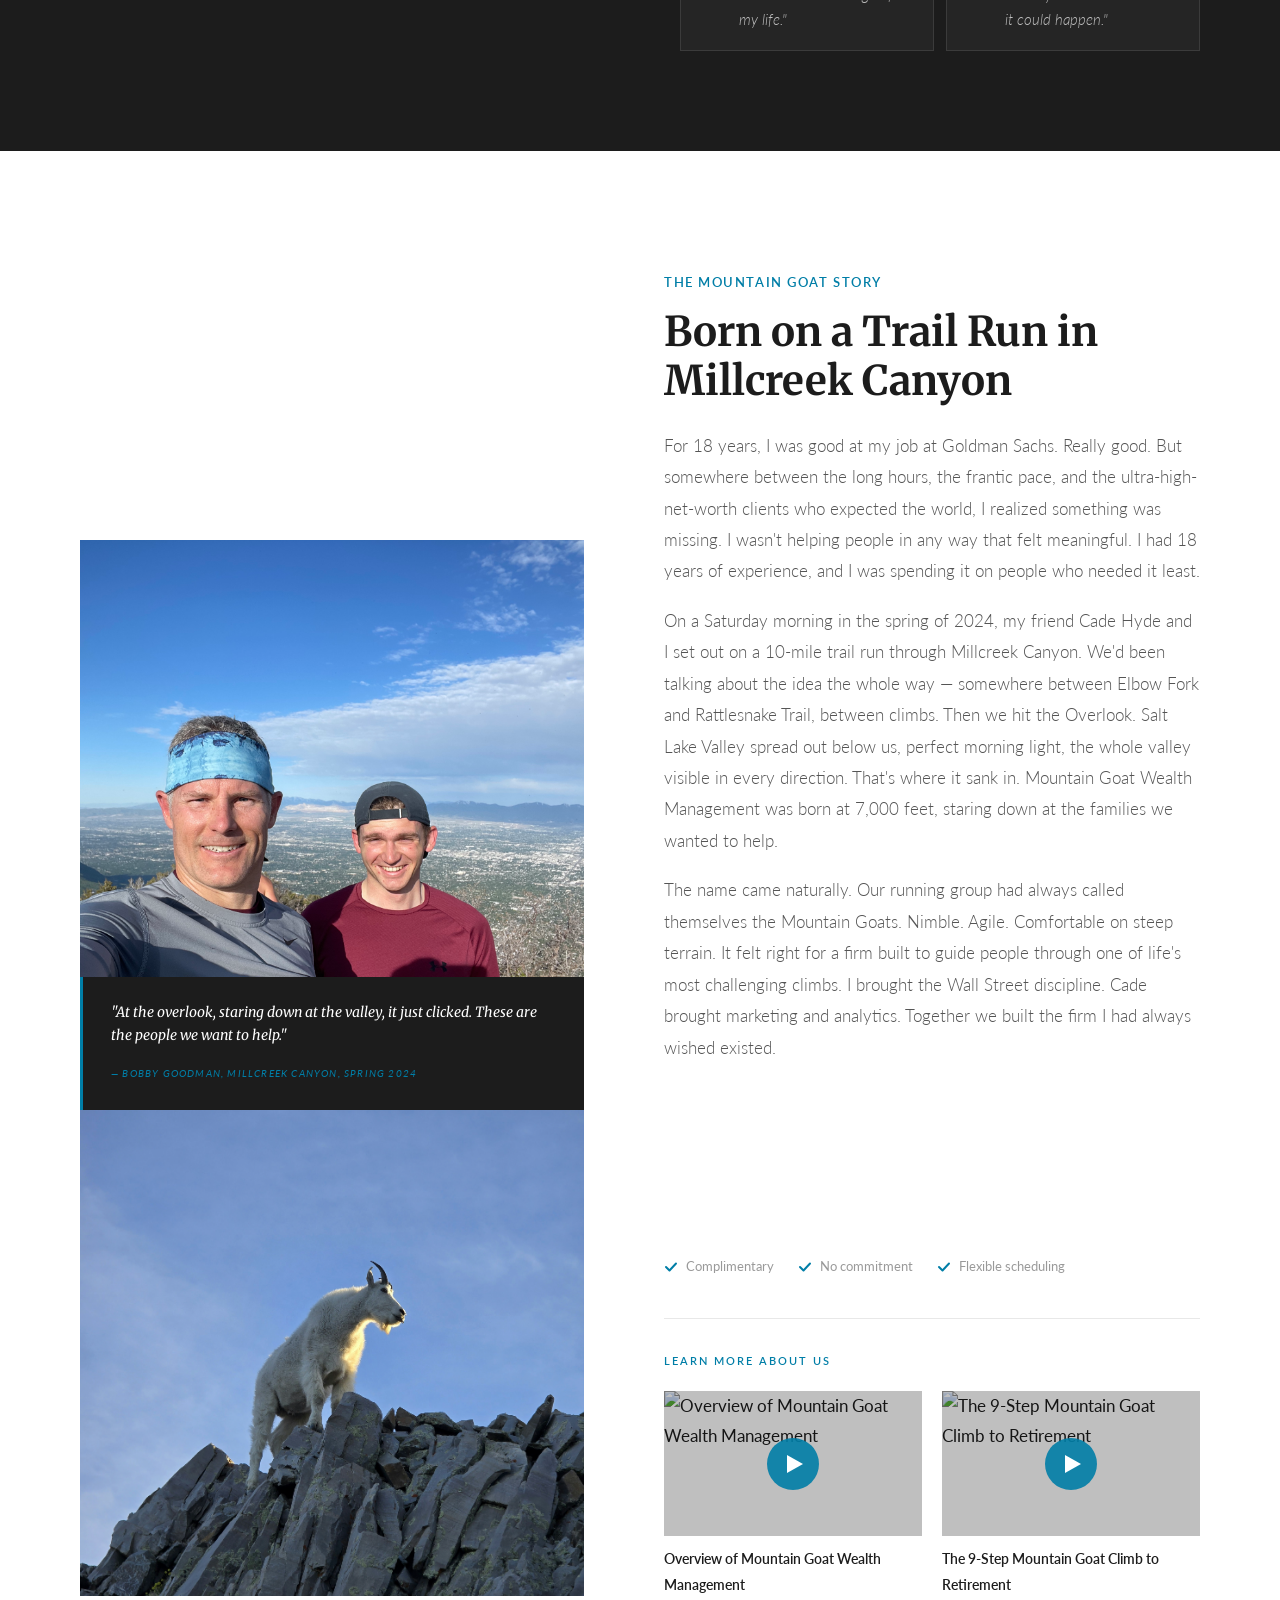
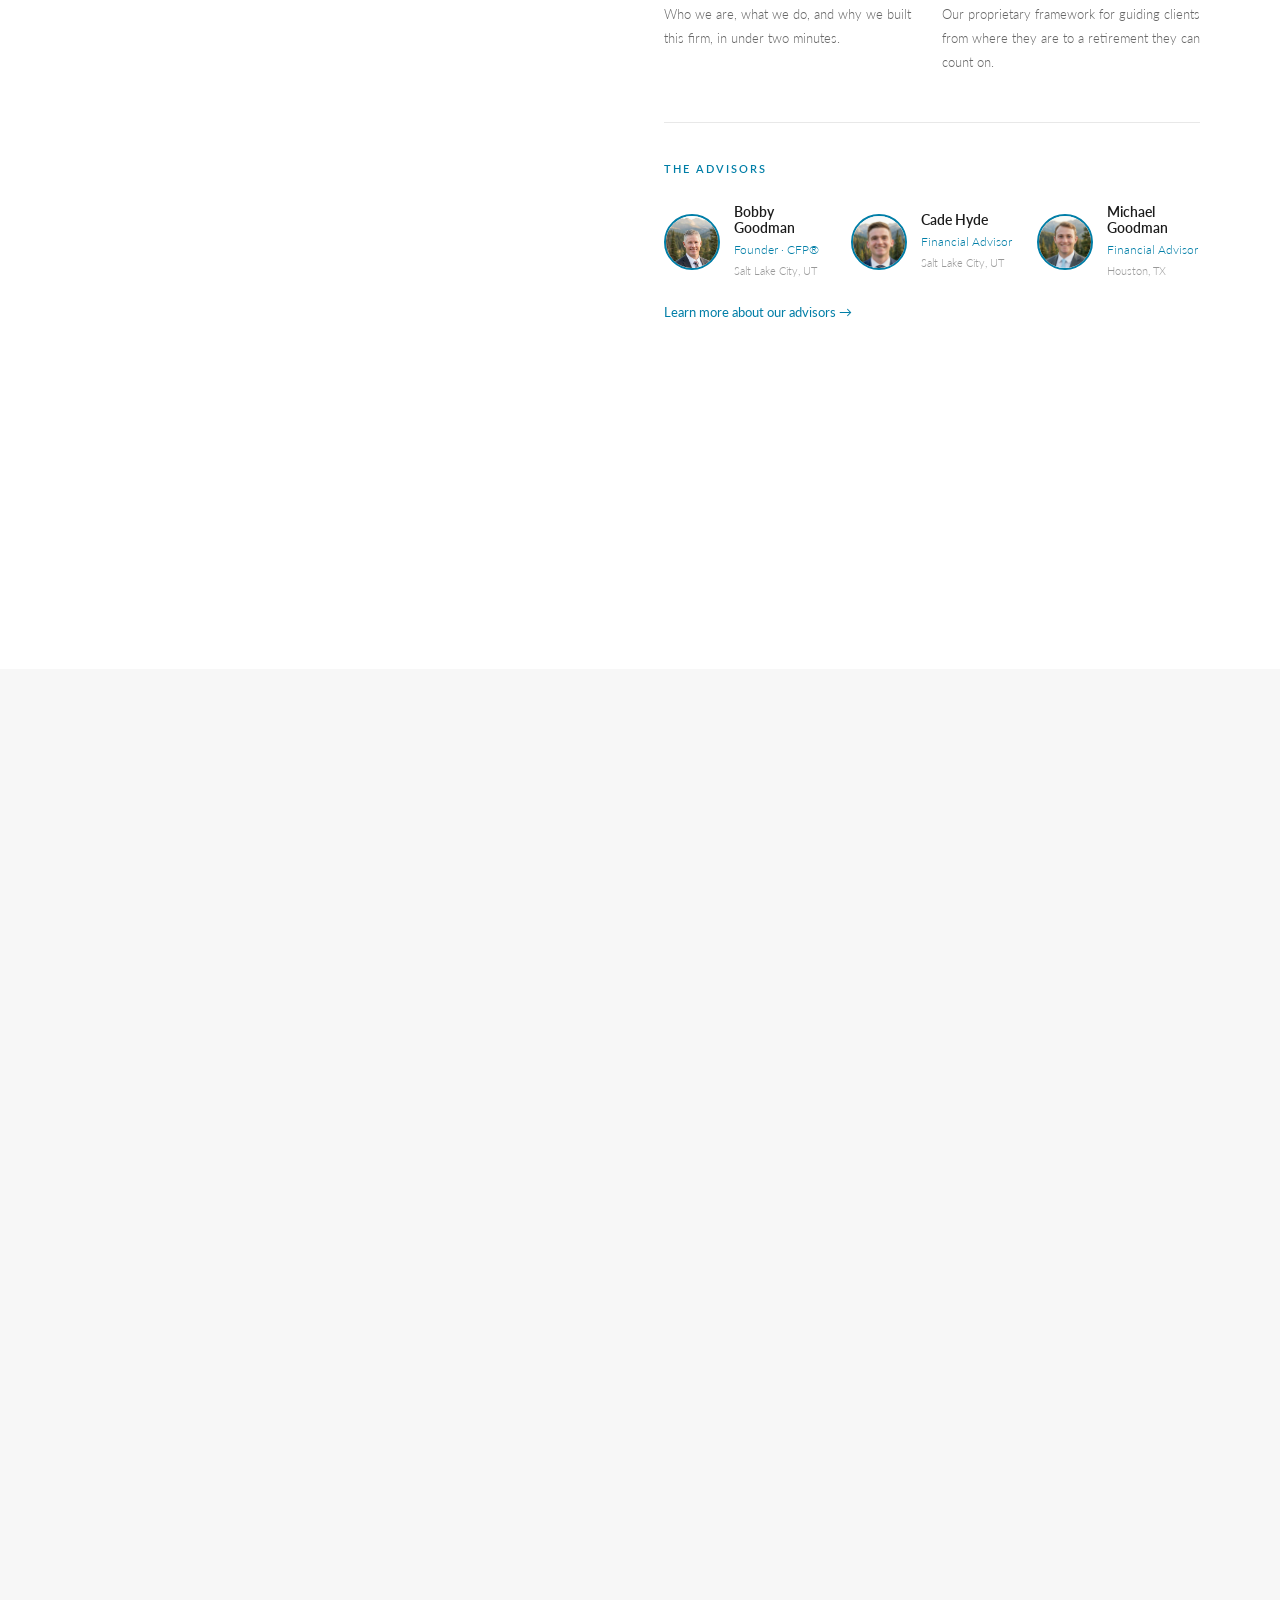
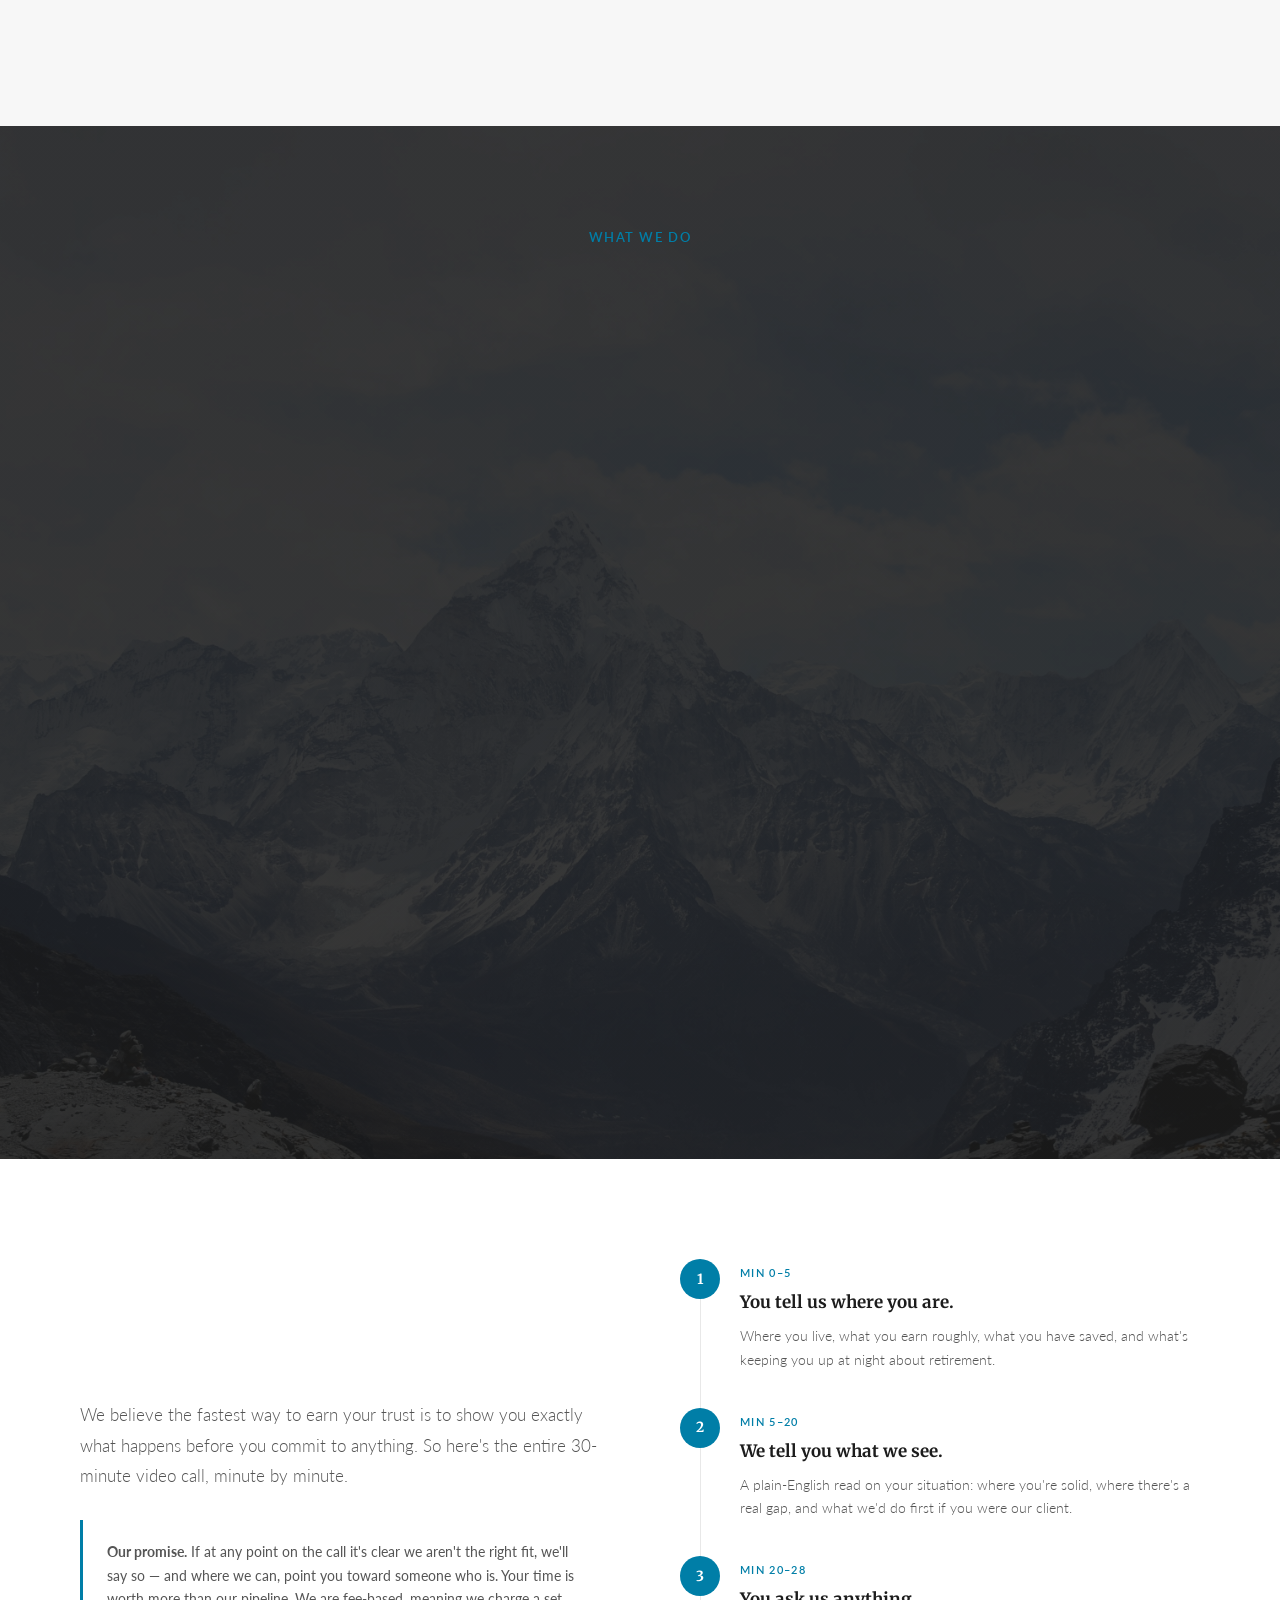
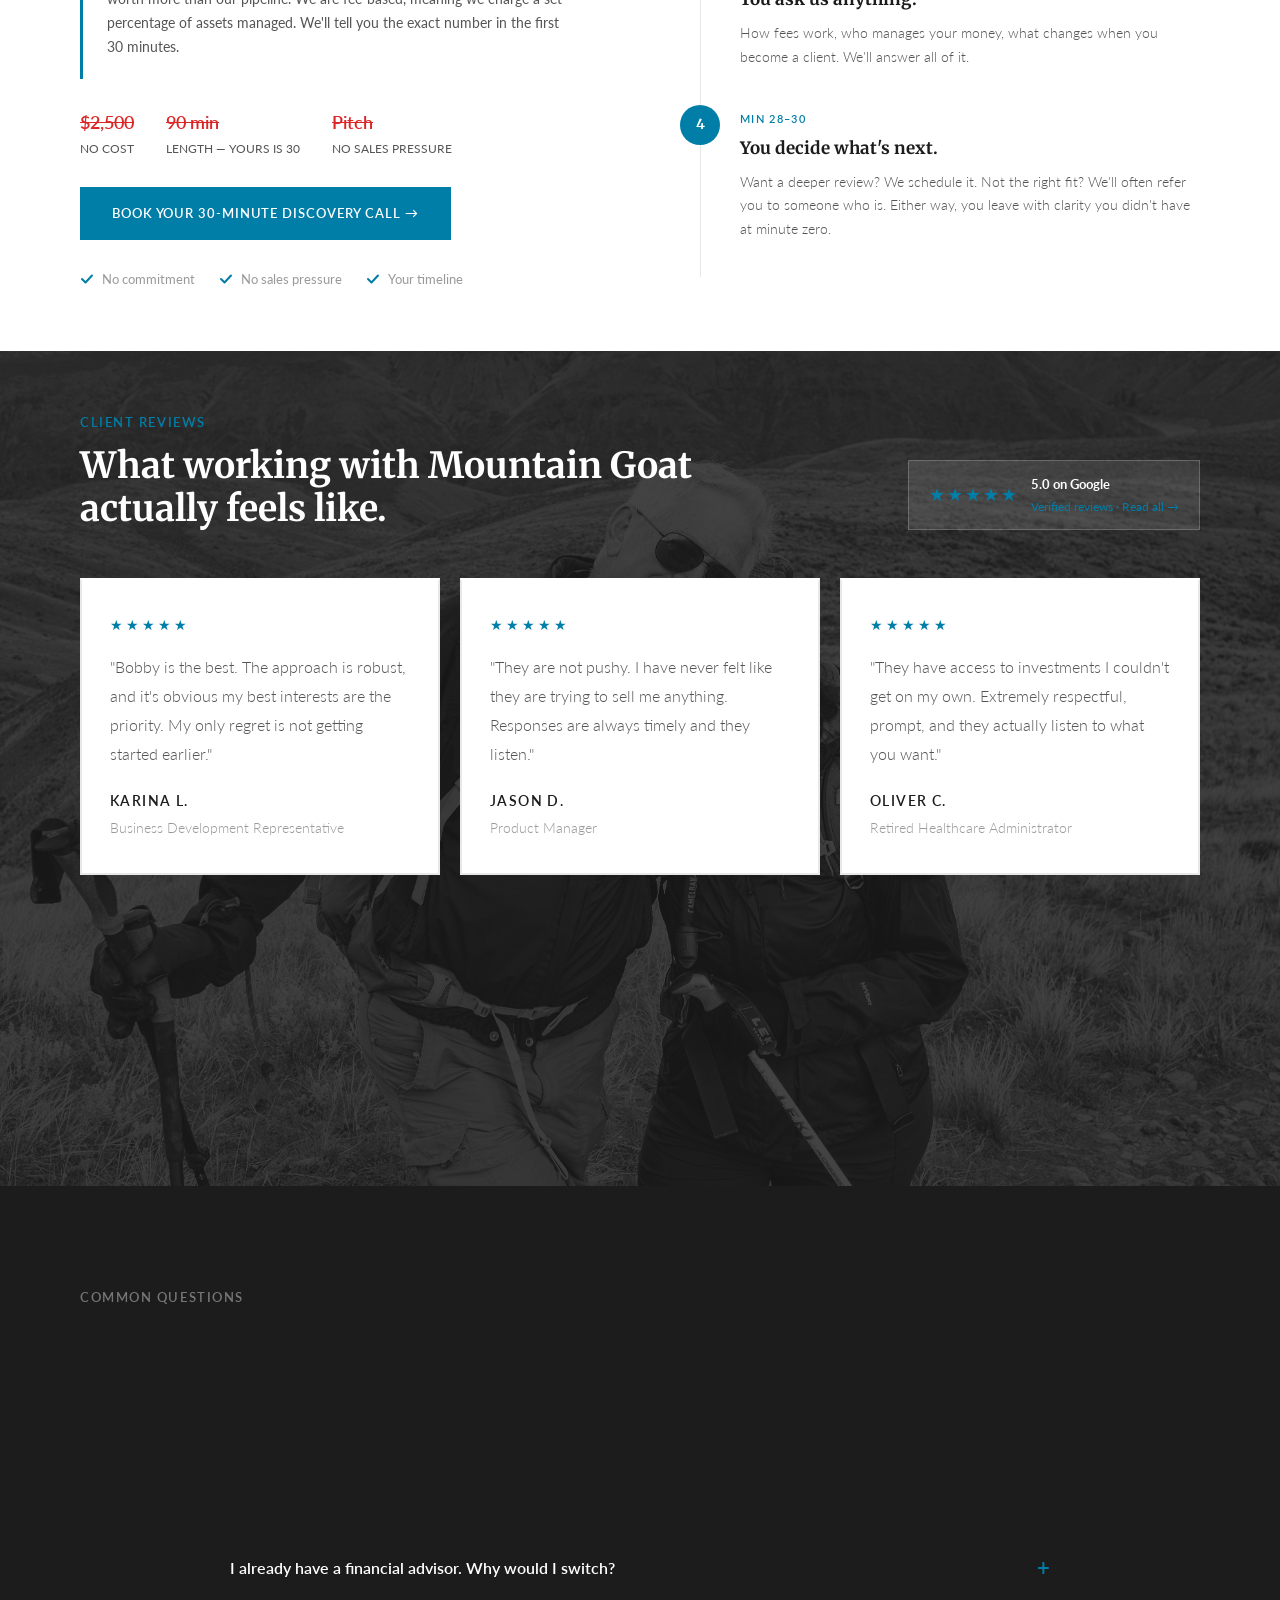
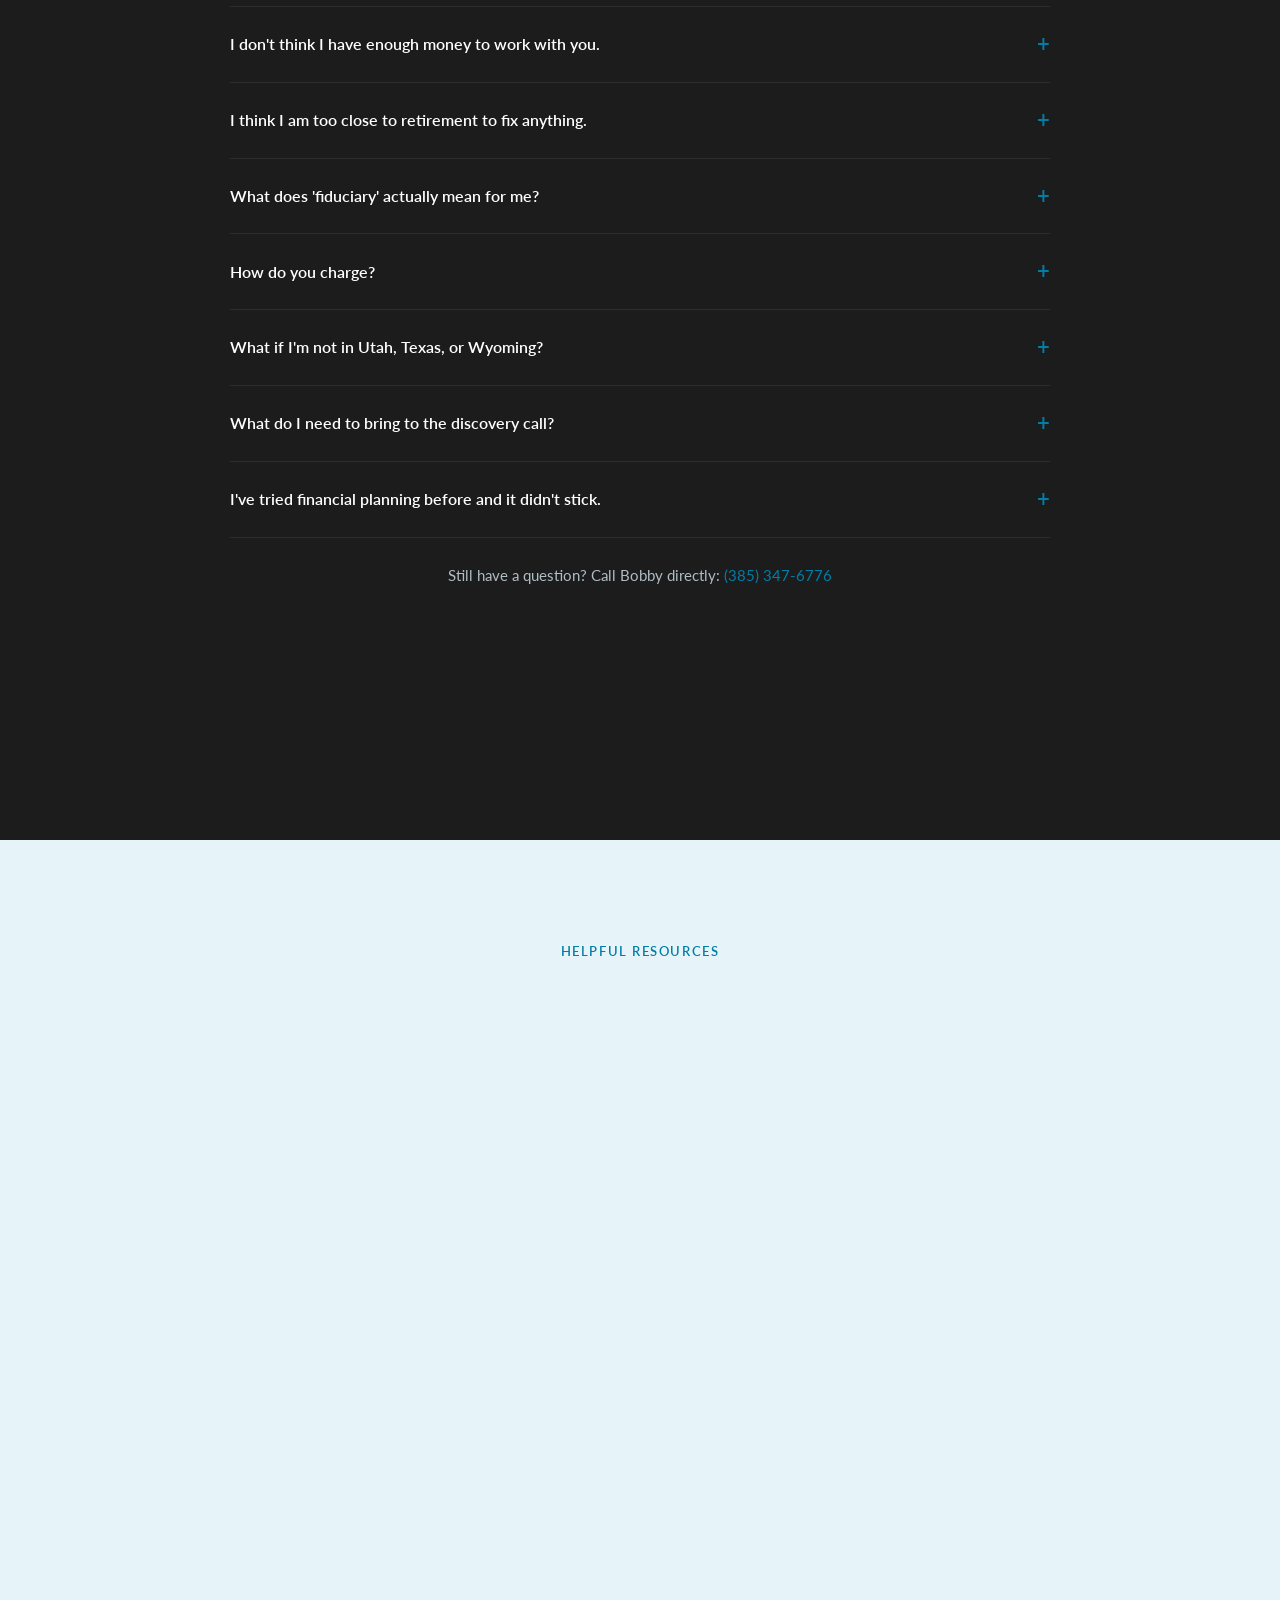
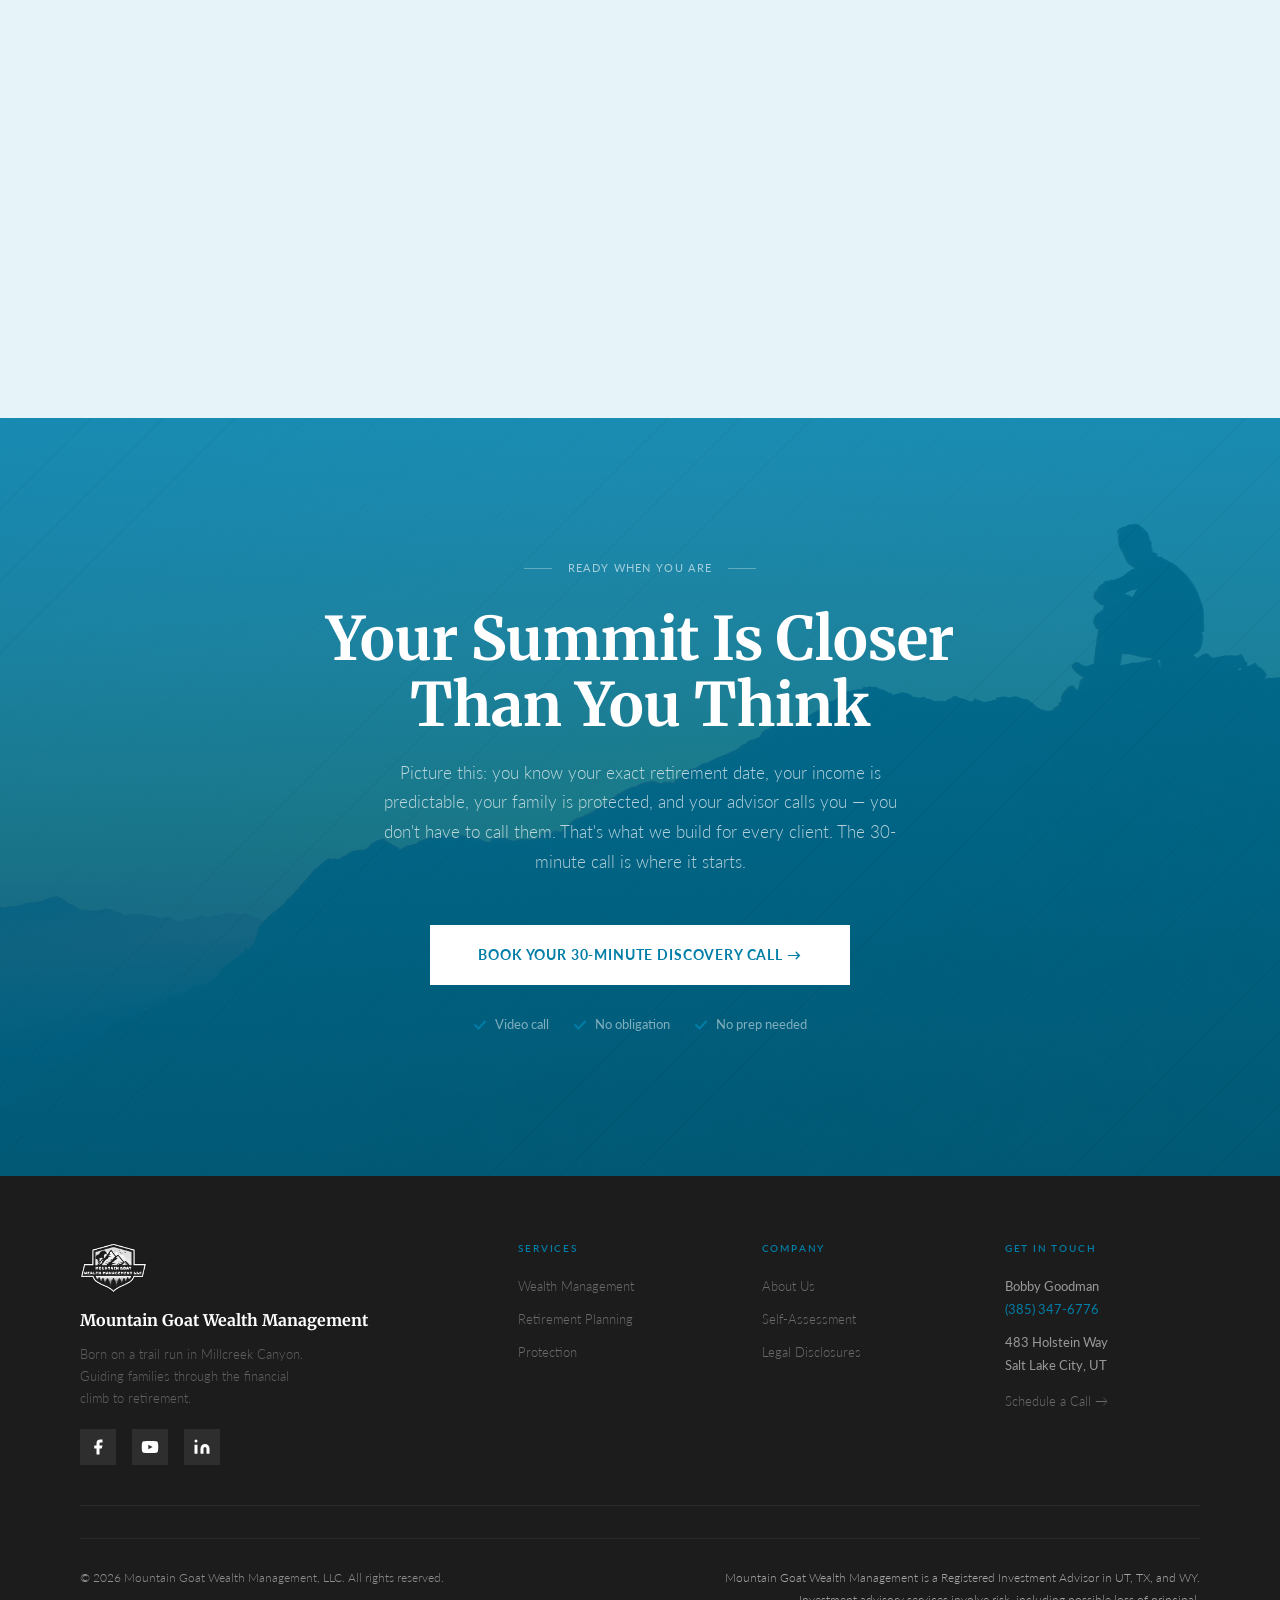
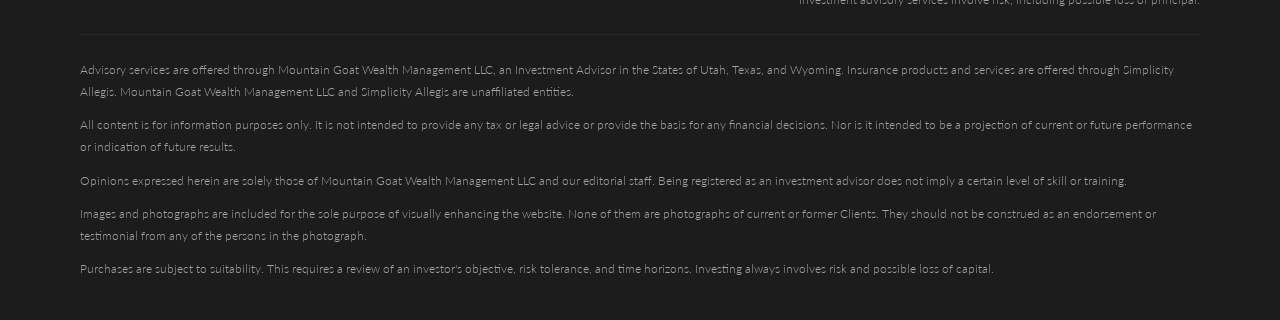
==== commit 0845ff0d: "updated CTA nav & footer links on all pages" ====
--- a/index.html
+++ b/index.html
@@ -2899,7 +2899,7 @@
           <span style="font-family:'Lato',sans-serif;font-weight:400;color:rgba(255,255,255,0.55);font-size:13px;display:block;">483 Holstein Way</span>
           <span style="font-family:'Lato',sans-serif;font-weight:400;color:rgba(255,255,255,0.55);font-size:13px;display:block;">Salt Lake City, UT</span>
         </div>
-        <a href="#cta">Schedule a Call →</a>
+        <a href="https://calendar.google.com/appointments/schedules/AcZssZ2Itumu0vPe5NK-IMBgrQzZ22fO5GTi4Pp586J3Oe1Z0fZnhYVGNEHZu7pe5gnml8M1oyR7J0aP" target="_blank" rel="noopener noreferrer">Schedule a Call →</a>
       </div>
     </div>
     <div class="footer-bottom">
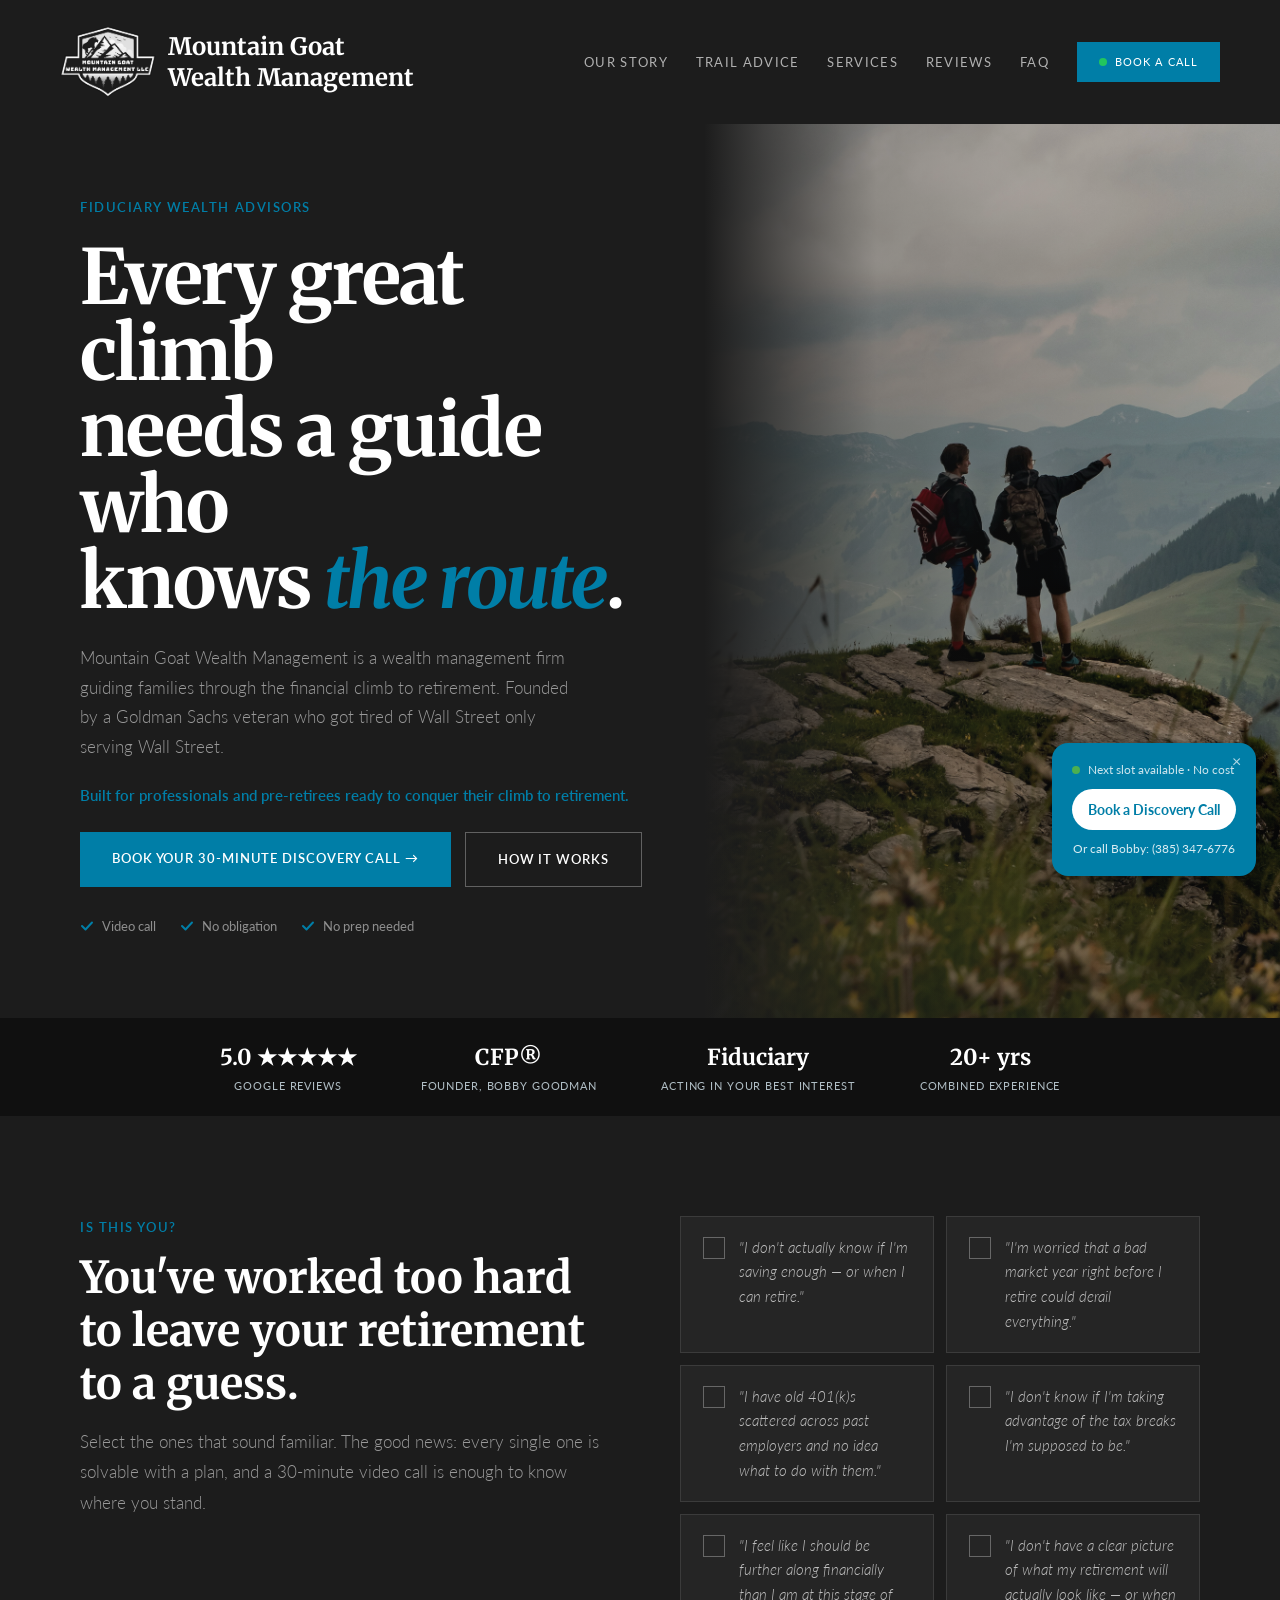
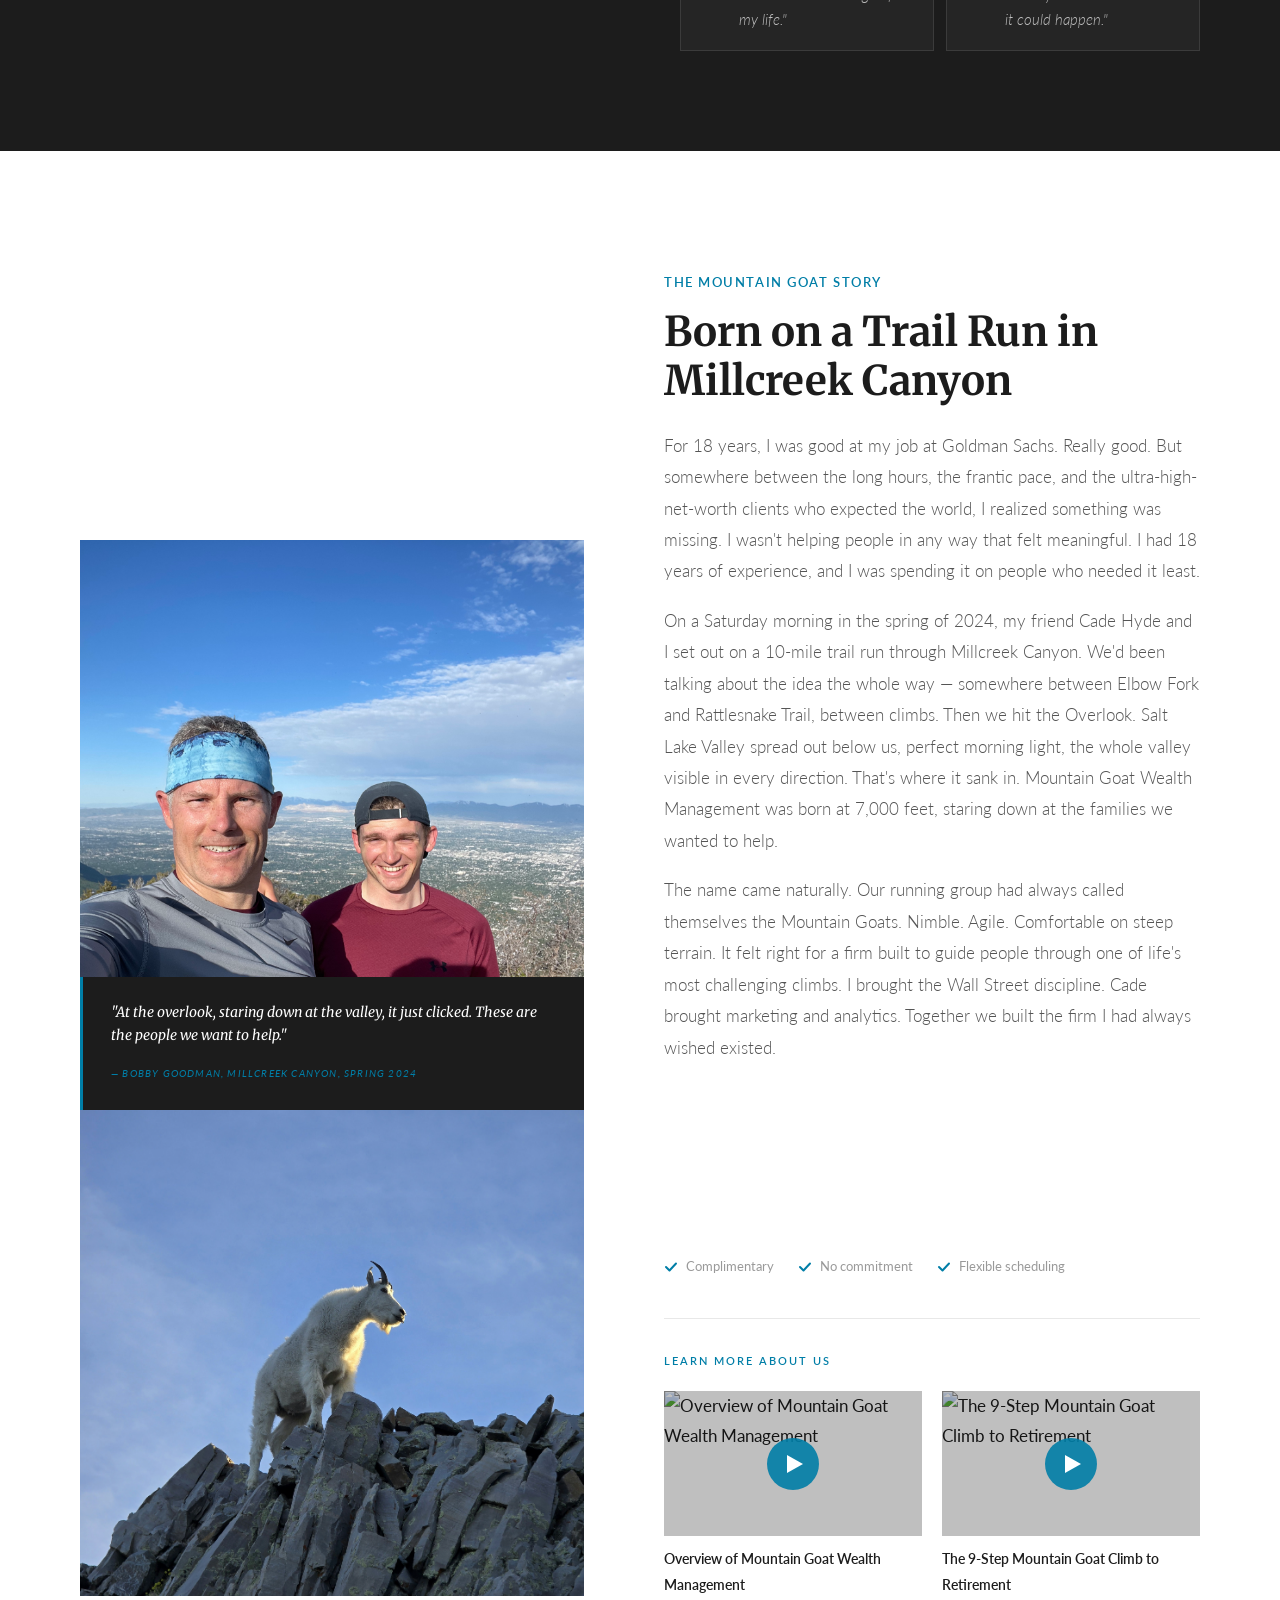
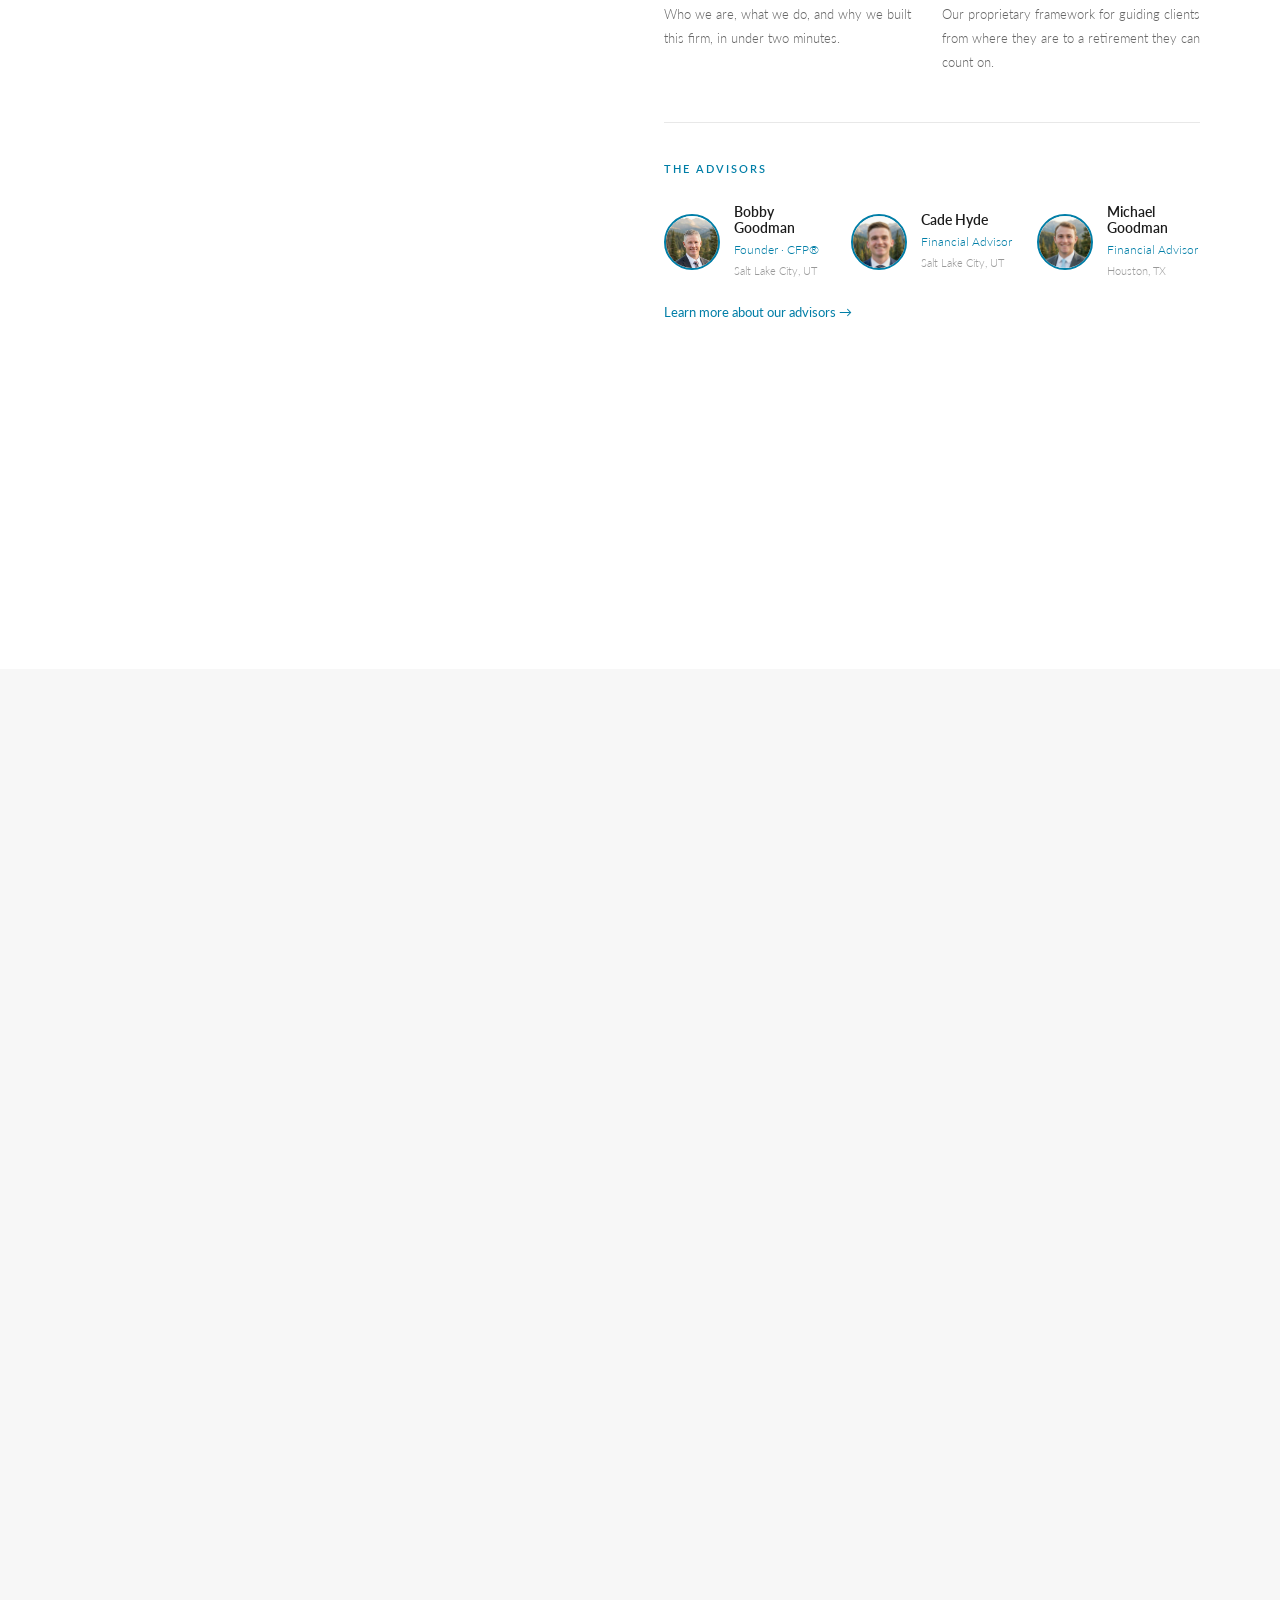
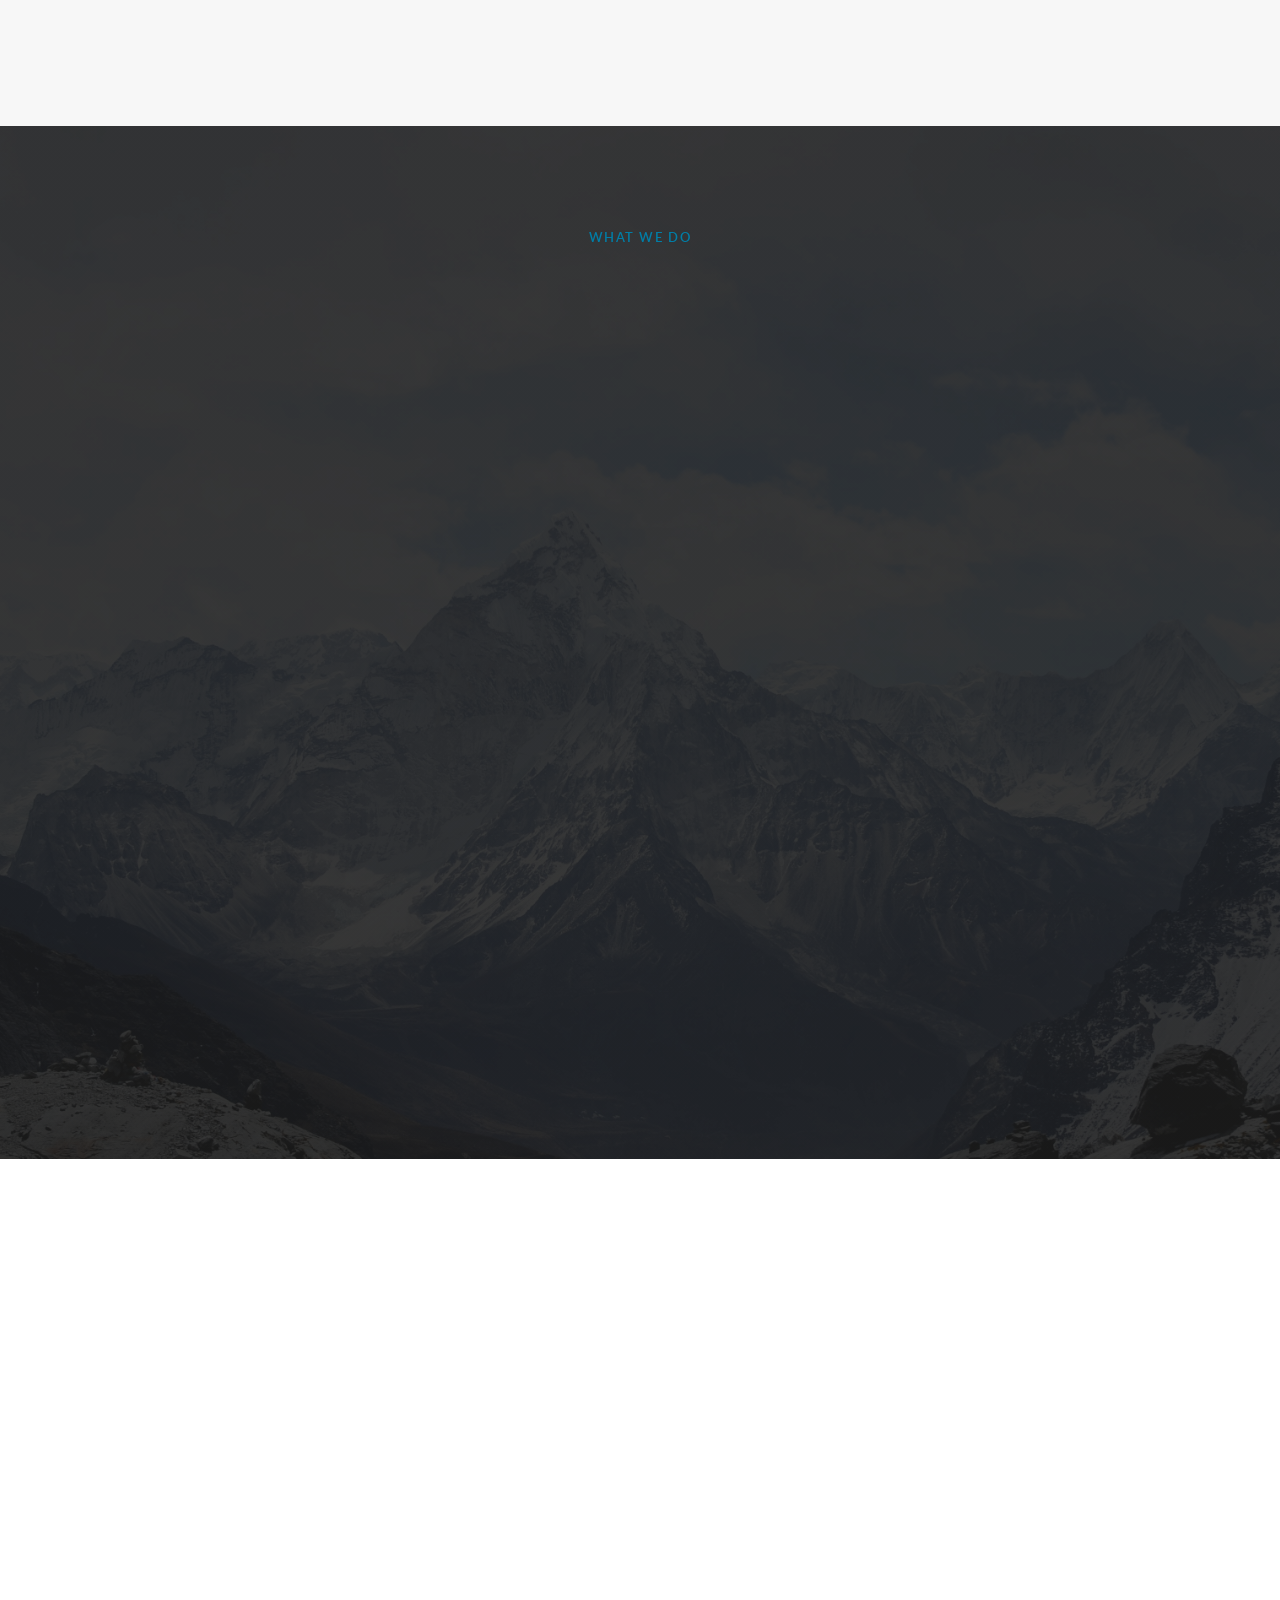
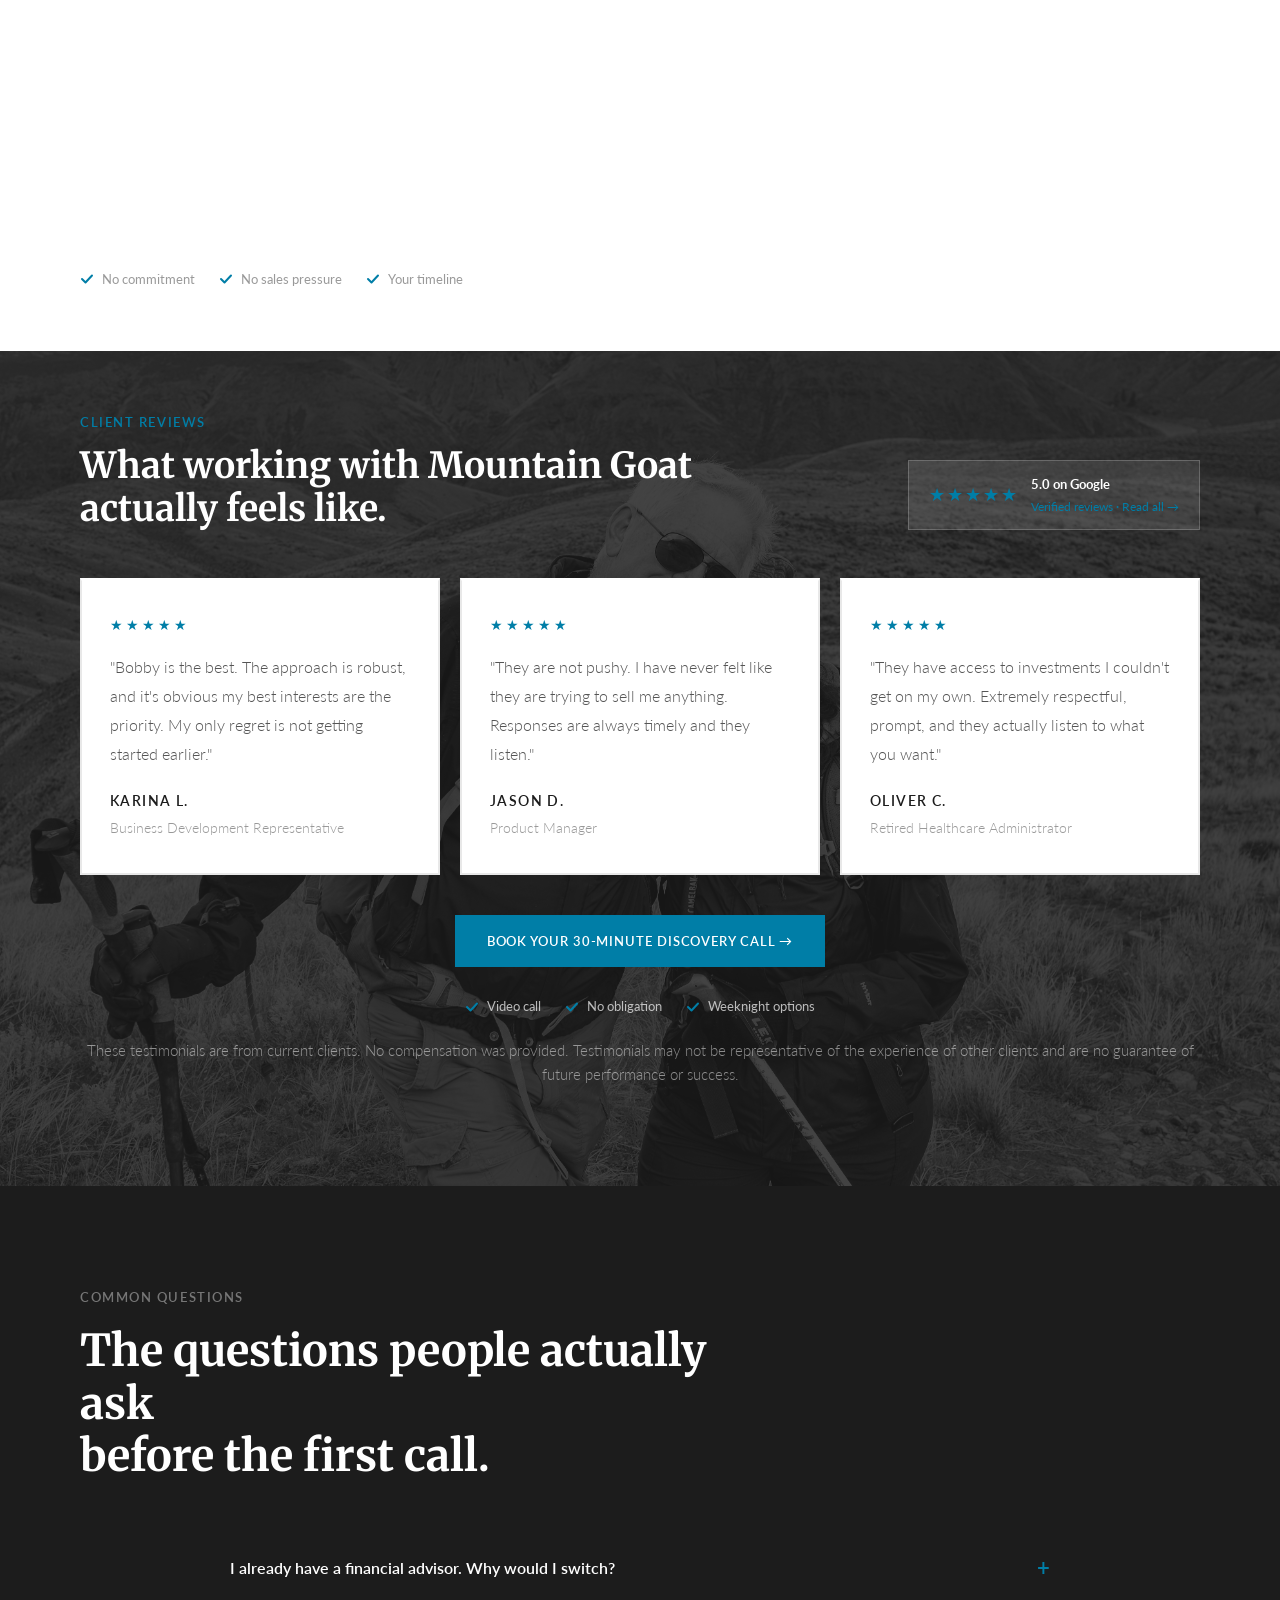
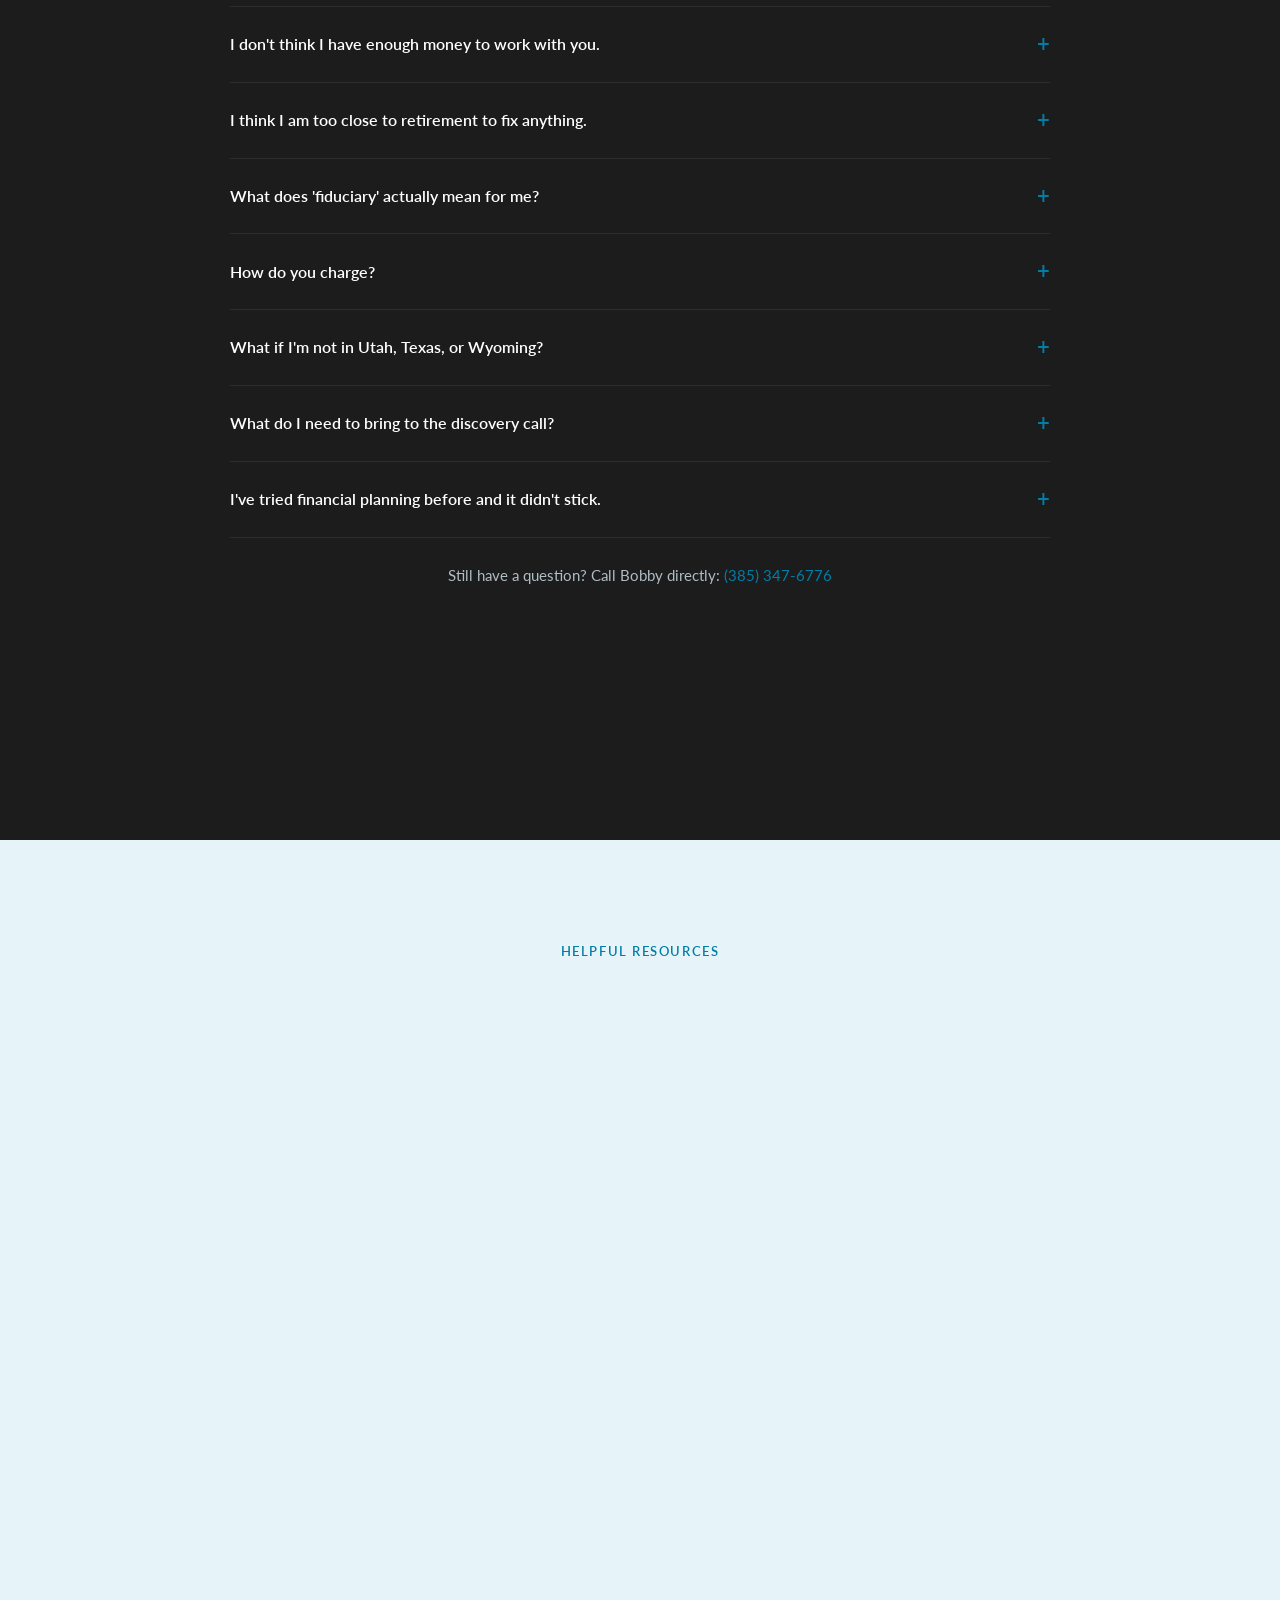
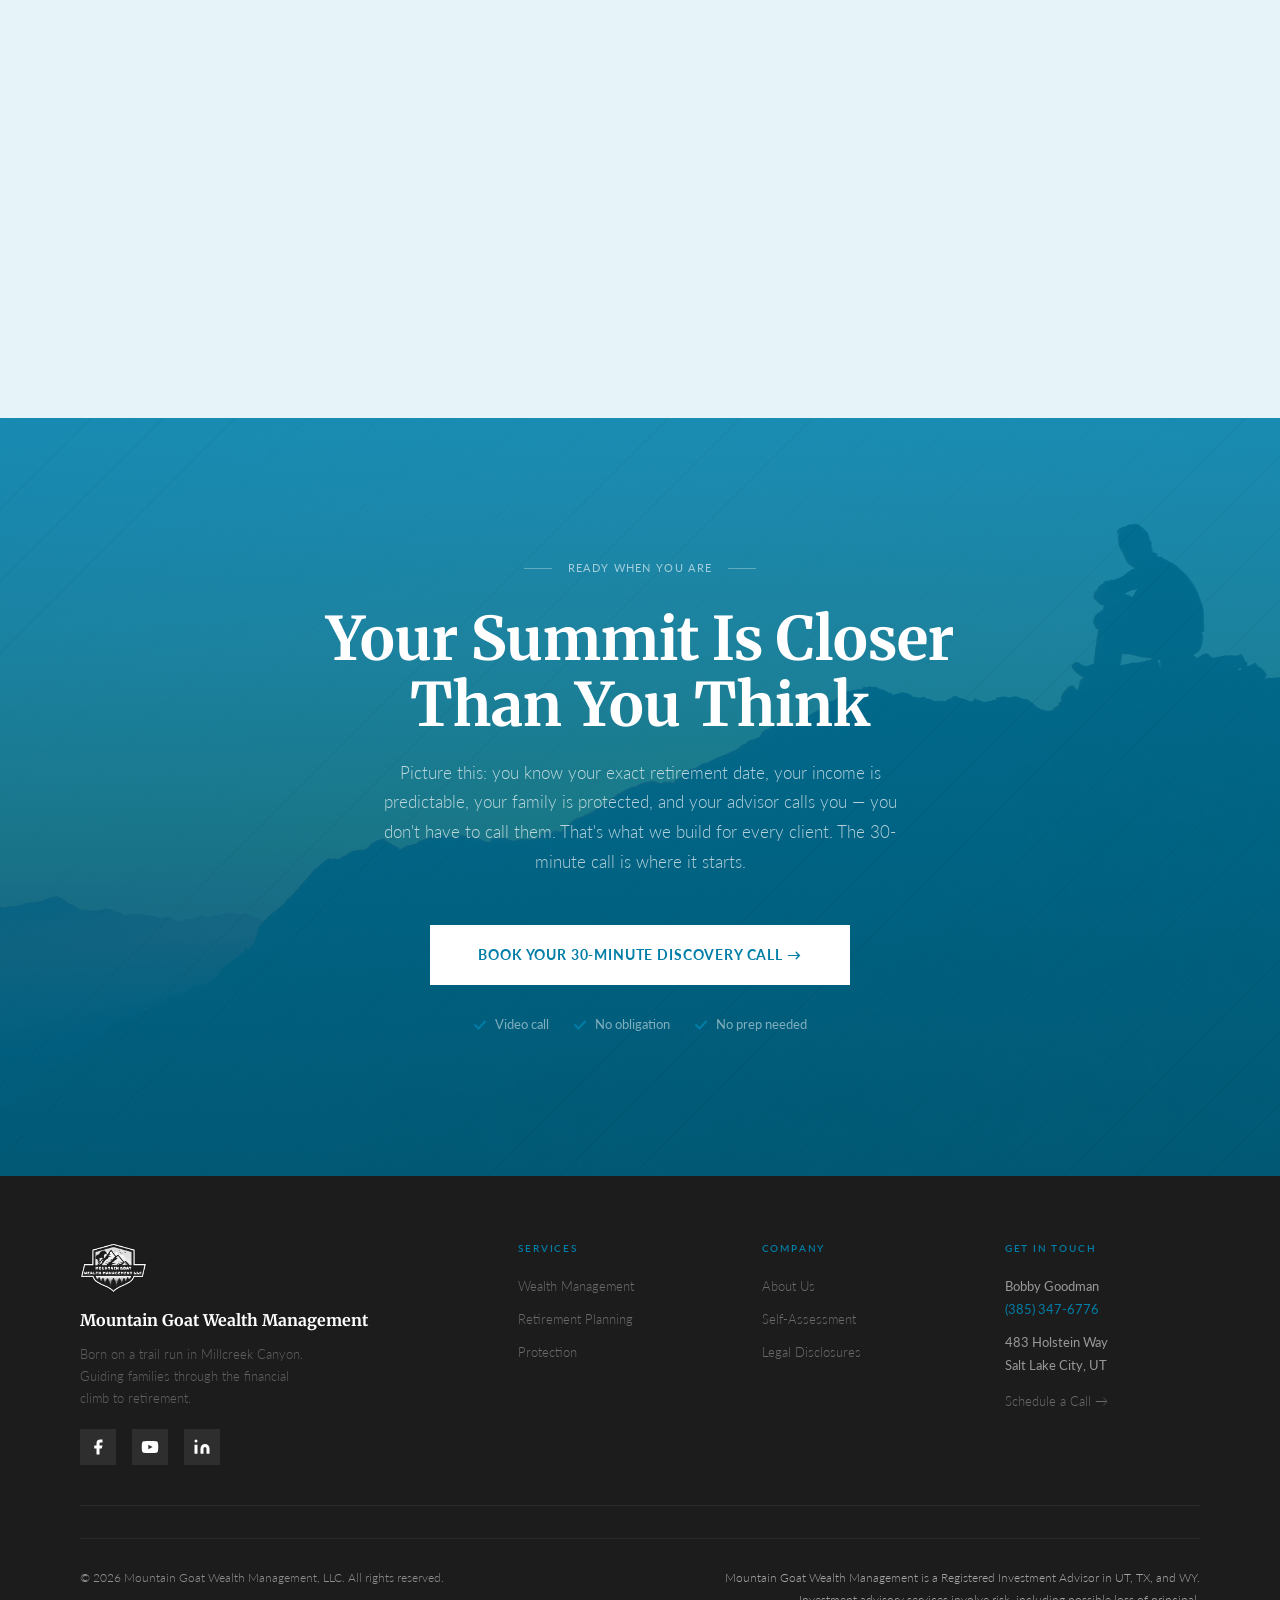
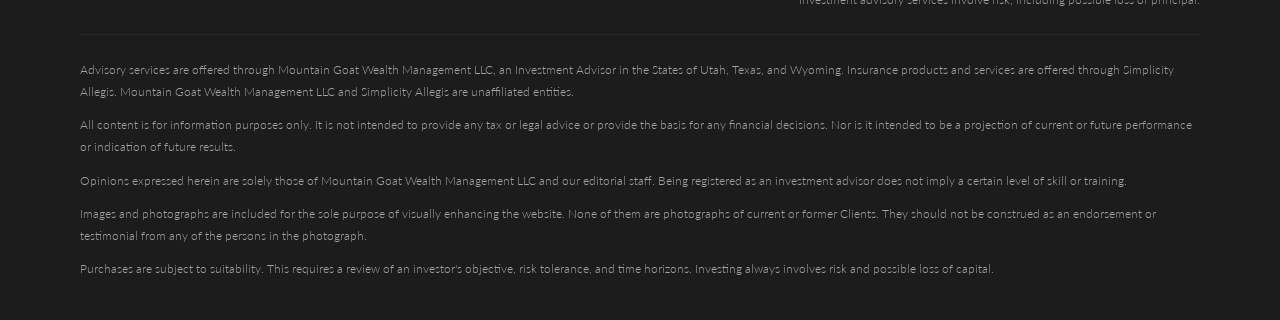
==== commit 611b4377: "minor tweaks" ====
--- a/index.html
+++ b/index.html
@@ -2497,7 +2497,7 @@
       </div>
     </div>
     <div class="shorts-more reveal">
-      <a href="https://www.youtube.com/@mountaingoatwealth" target="_blank" rel="noopener">View All Videos on YouTube →</a>
+      <a href="https://www.youtube.com/@MountainGoatWM" target="_blank" rel="noopener noreferrer">View All Videos on YouTube →</a>
     </div>
   </section>
 
@@ -2644,7 +2644,7 @@
         <div class="eyebrow">Client Reviews</div>
         <h2>What working with Mountain Goat<br>actually feels like.</h2>
       </div>
-      <a href="https://www.google.com/maps/search/Mountain+Goat+Wealth+Management" target="_blank" rel="noopener" class="google-badge">
+      <a href="https://www.google.com/maps/search/Mountain+Goat+Wealth+Management" target="_blank" rel="noopener noreferrer" class="google-badge">
         <span class="google-stars">★★★★★</span>
         <div class="google-badge-text">
           <strong>5.0 on Google</strong>
@@ -2868,13 +2868,13 @@
         <div class="footer-brand-name">Mountain Goat Wealth Management</div>
         <p class="footer-tagline">Born on a trail run in Millcreek Canyon. Guiding families through the financial climb to retirement.</p>
         <div style="display:flex;gap:16px;margin-top:20px;">
-          <a href="https://www.facebook.com/MountainGoatWealthManagement" target="_blank" rel="noopener" style="width:36px;height:36px;background:rgba(255,255,255,0.08);display:flex;align-items:center;justify-content:center;transition:background 0.2s;" onmouseover="this.style.background='rgba(255,255,255,0.18)'" onmouseout="this.style.background='rgba(255,255,255,0.08)'" aria-label="Facebook">
+          <a href="https://www.facebook.com/MountainGoatWealthManagement" target="_blank" rel="noopener noreferrer" style="width:36px;height:36px;background:rgba(255,255,255,0.08);display:flex;align-items:center;justify-content:center;transition:background 0.2s;" onmouseover="this.style.background='rgba(255,255,255,0.18)'" onmouseout="this.style.background='rgba(255,255,255,0.08)'" aria-label="Facebook">
             <svg viewBox="0 0 24 24" width="18" height="18" fill="white"><path d="M18 2h-3a5 5 0 00-5 5v3H7v4h3v8h4v-8h3l1-4h-4V7a1 1 0 011-1h3z"/></svg>
           </a>
-          <a href="https://www.youtube.com/@MountainGoatWM" target="_blank" rel="noopener" style="width:36px;height:36px;background:rgba(255,255,255,0.08);display:flex;align-items:center;justify-content:center;transition:background 0.2s;" onmouseover="this.style.background='rgba(255,255,255,0.18)'" onmouseout="this.style.background='rgba(255,255,255,0.08)'" aria-label="YouTube">
+          <a href="https://www.youtube.com/@MountainGoatWM" target="_blank" rel="noopener noreferrer" style="width:36px;height:36px;background:rgba(255,255,255,0.08);display:flex;align-items:center;justify-content:center;transition:background 0.2s;" onmouseover="this.style.background='rgba(255,255,255,0.18)'" onmouseout="this.style.background='rgba(255,255,255,0.08)'" aria-label="YouTube">
             <svg viewBox="0 0 24 24" width="18" height="18" fill="white"><path d="M22.54 6.42a2.78 2.78 0 00-1.95-1.96C18.88 4 12 4 12 4s-6.88 0-8.59.46a2.78 2.78 0 00-1.95 1.96A29 29 0 001 12a29 29 0 00.46 5.58a2.78 2.78 0 001.95 1.96C5.12 20 12 20 12 20s6.88 0 8.59-.46a2.78 2.78 0 001.95-1.96A29 29 0 0023 12a29 29 0 00-.46-5.58zM9.75 15.02V8.98L15.5 12l-5.75 3.02z"/></svg>
           </a>
-          <a href="https://www.linkedin.com/company/mountain-goat-wealth/" target="_blank" rel="noopener" style="width:36px;height:36px;background:rgba(255,255,255,0.08);display:flex;align-items:center;justify-content:center;transition:background 0.2s;" onmouseover="this.style.background='rgba(255,255,255,0.18)'" onmouseout="this.style.background='rgba(255,255,255,0.08)'" aria-label="LinkedIn">
+          <a href="https://www.linkedin.com/company/mountain-goat-wealth/" target="_blank" rel="noopener noreferrer" style="width:36px;height:36px;background:rgba(255,255,255,0.08);display:flex;align-items:center;justify-content:center;transition:background 0.2s;" onmouseover="this.style.background='rgba(255,255,255,0.18)'" onmouseout="this.style.background='rgba(255,255,255,0.08)'" aria-label="LinkedIn">
             <svg viewBox="0 0 24 24" width="18" height="18" fill="white"><path d="M16 8a6 6 0 016 6v7h-4v-7a2 2 0 00-2-2 2 2 0 00-2 2v7h-4v-7a6 6 0 016-6zM2 9h4v12H2z"/><circle cx="4" cy="4" r="2"/></svg>
           </a>
         </div>
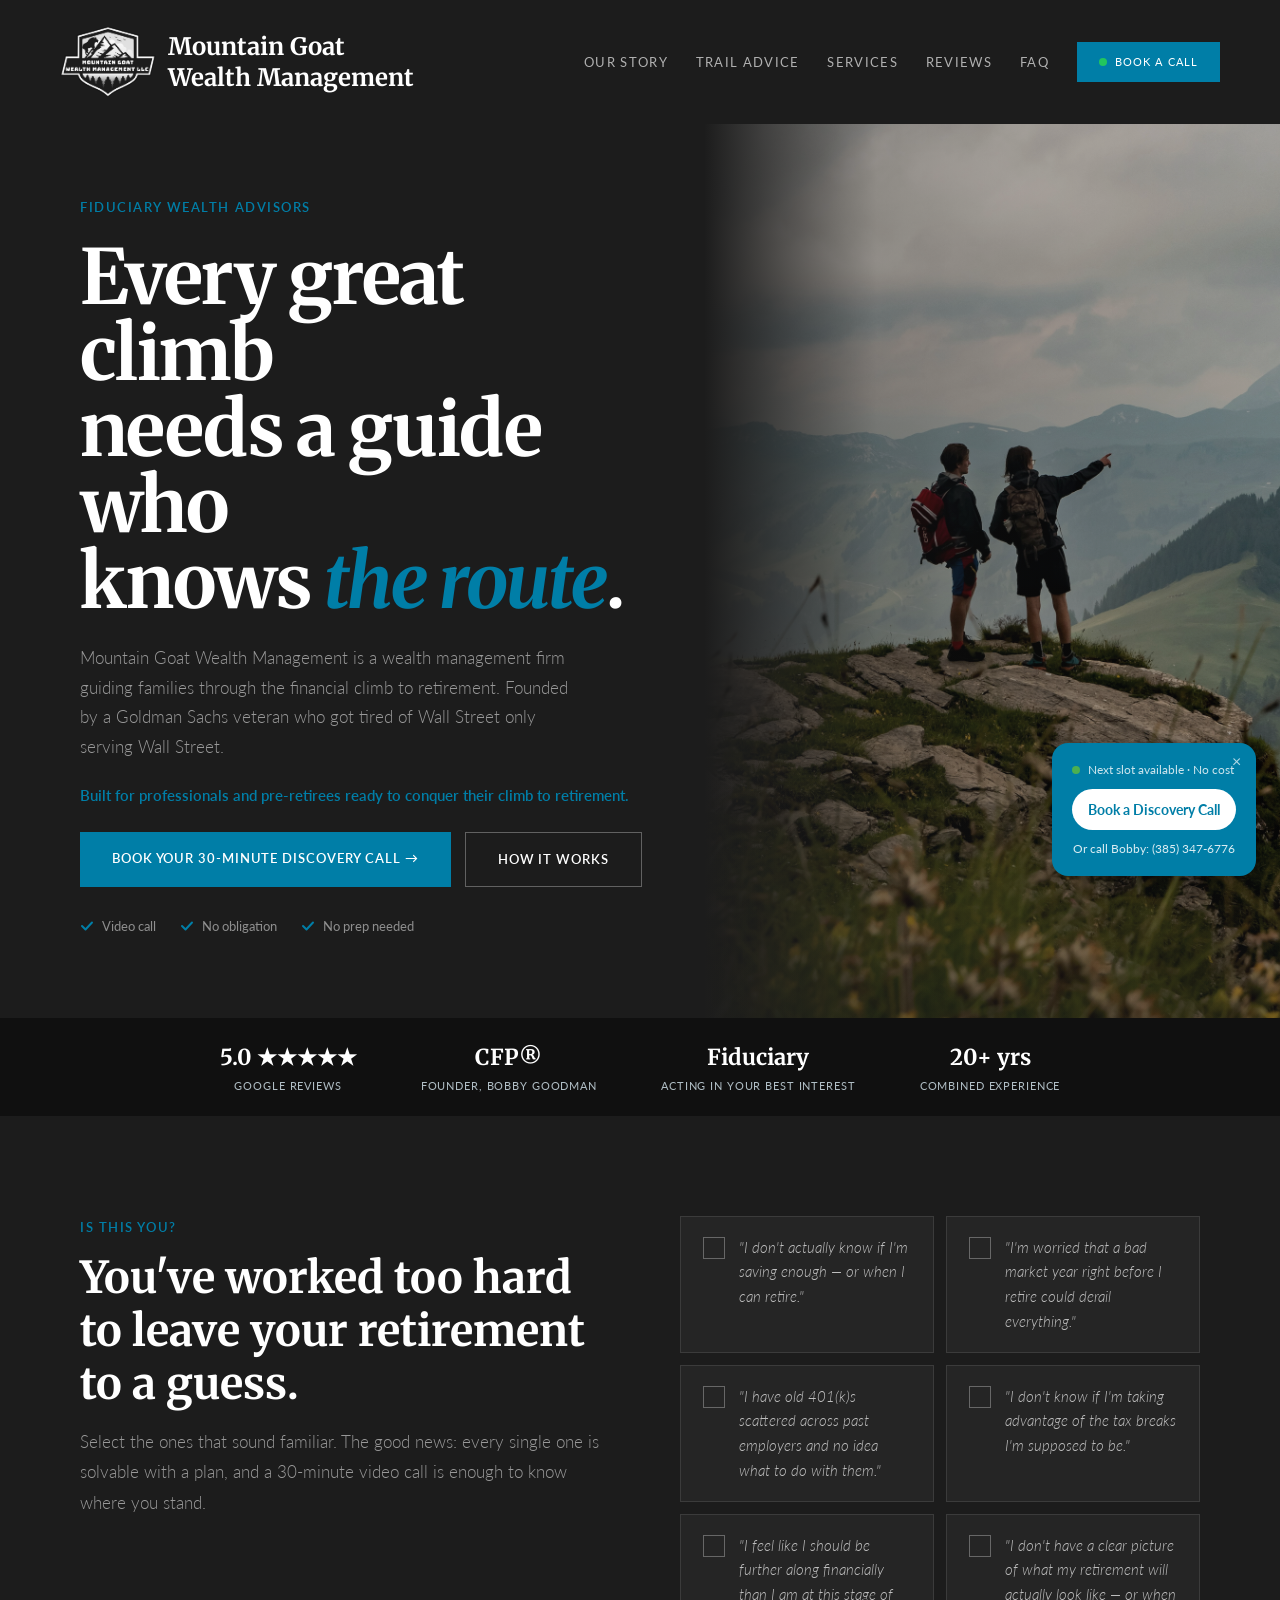
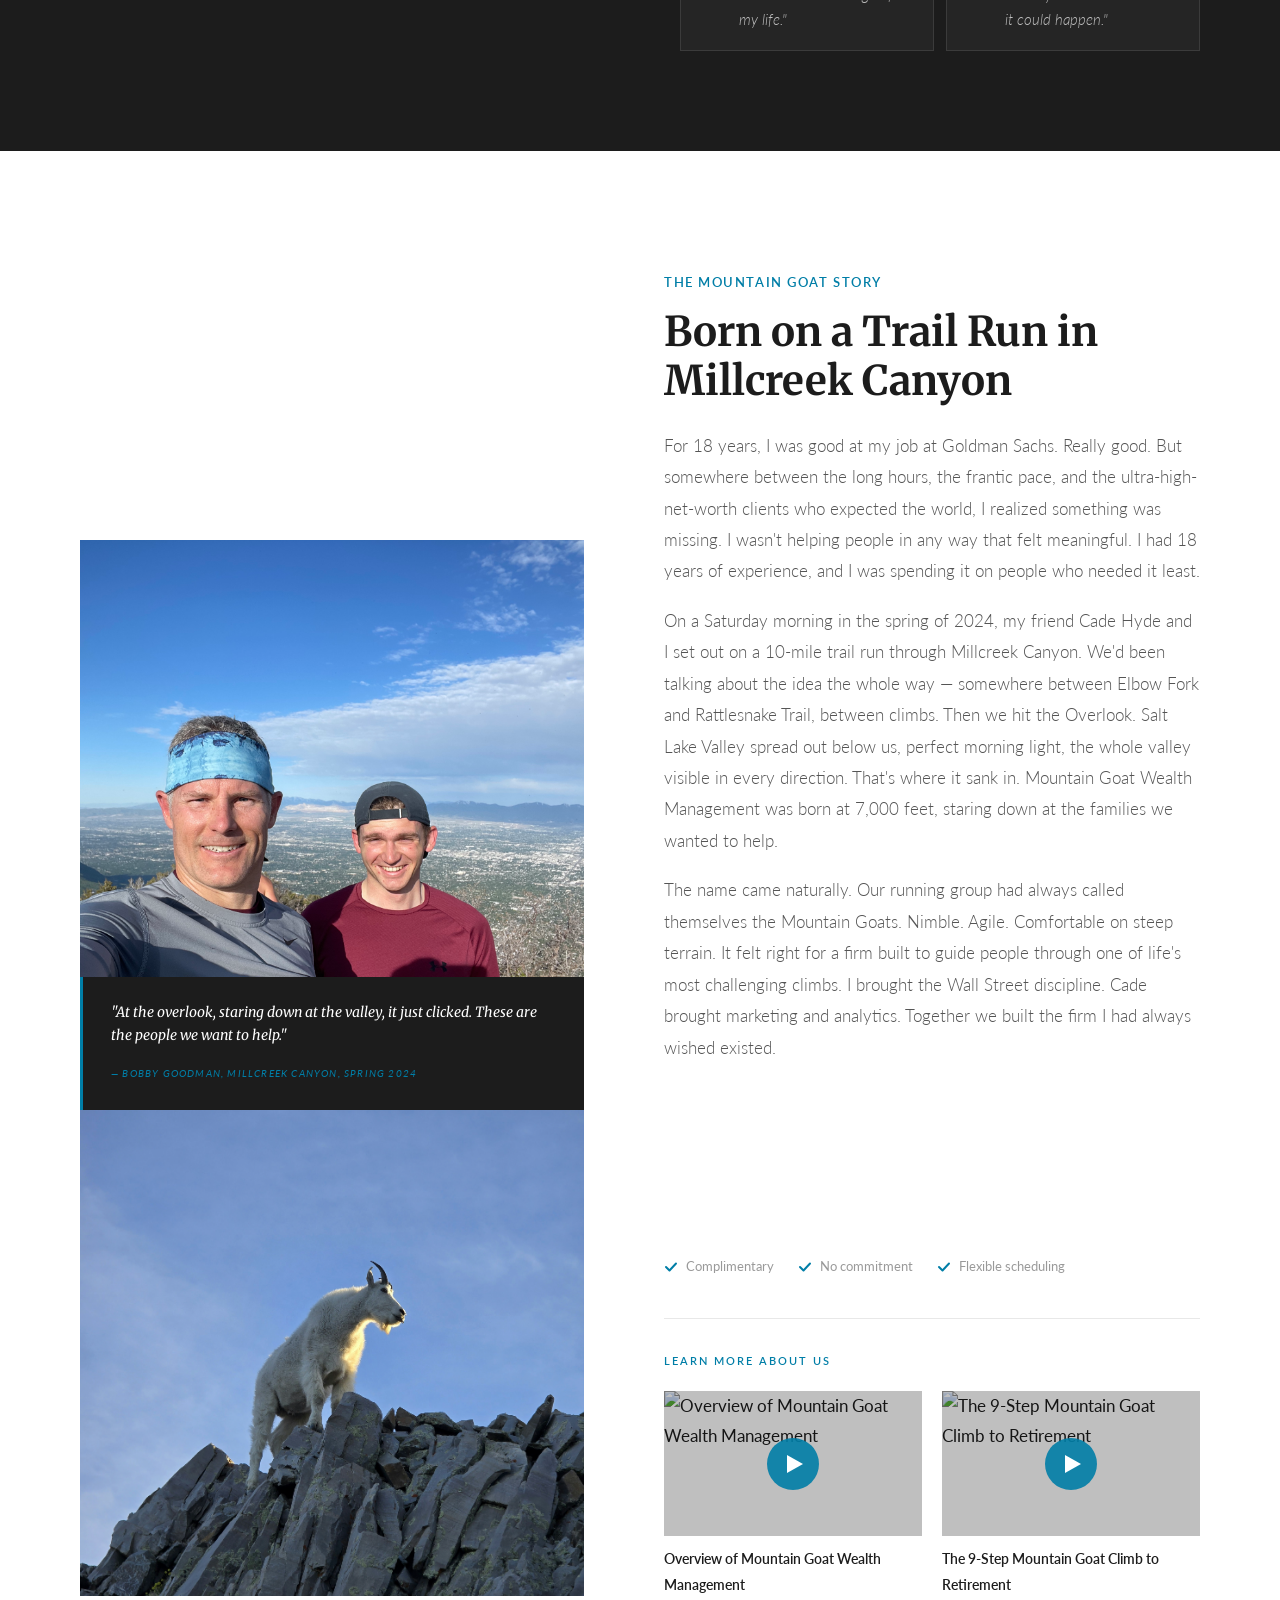
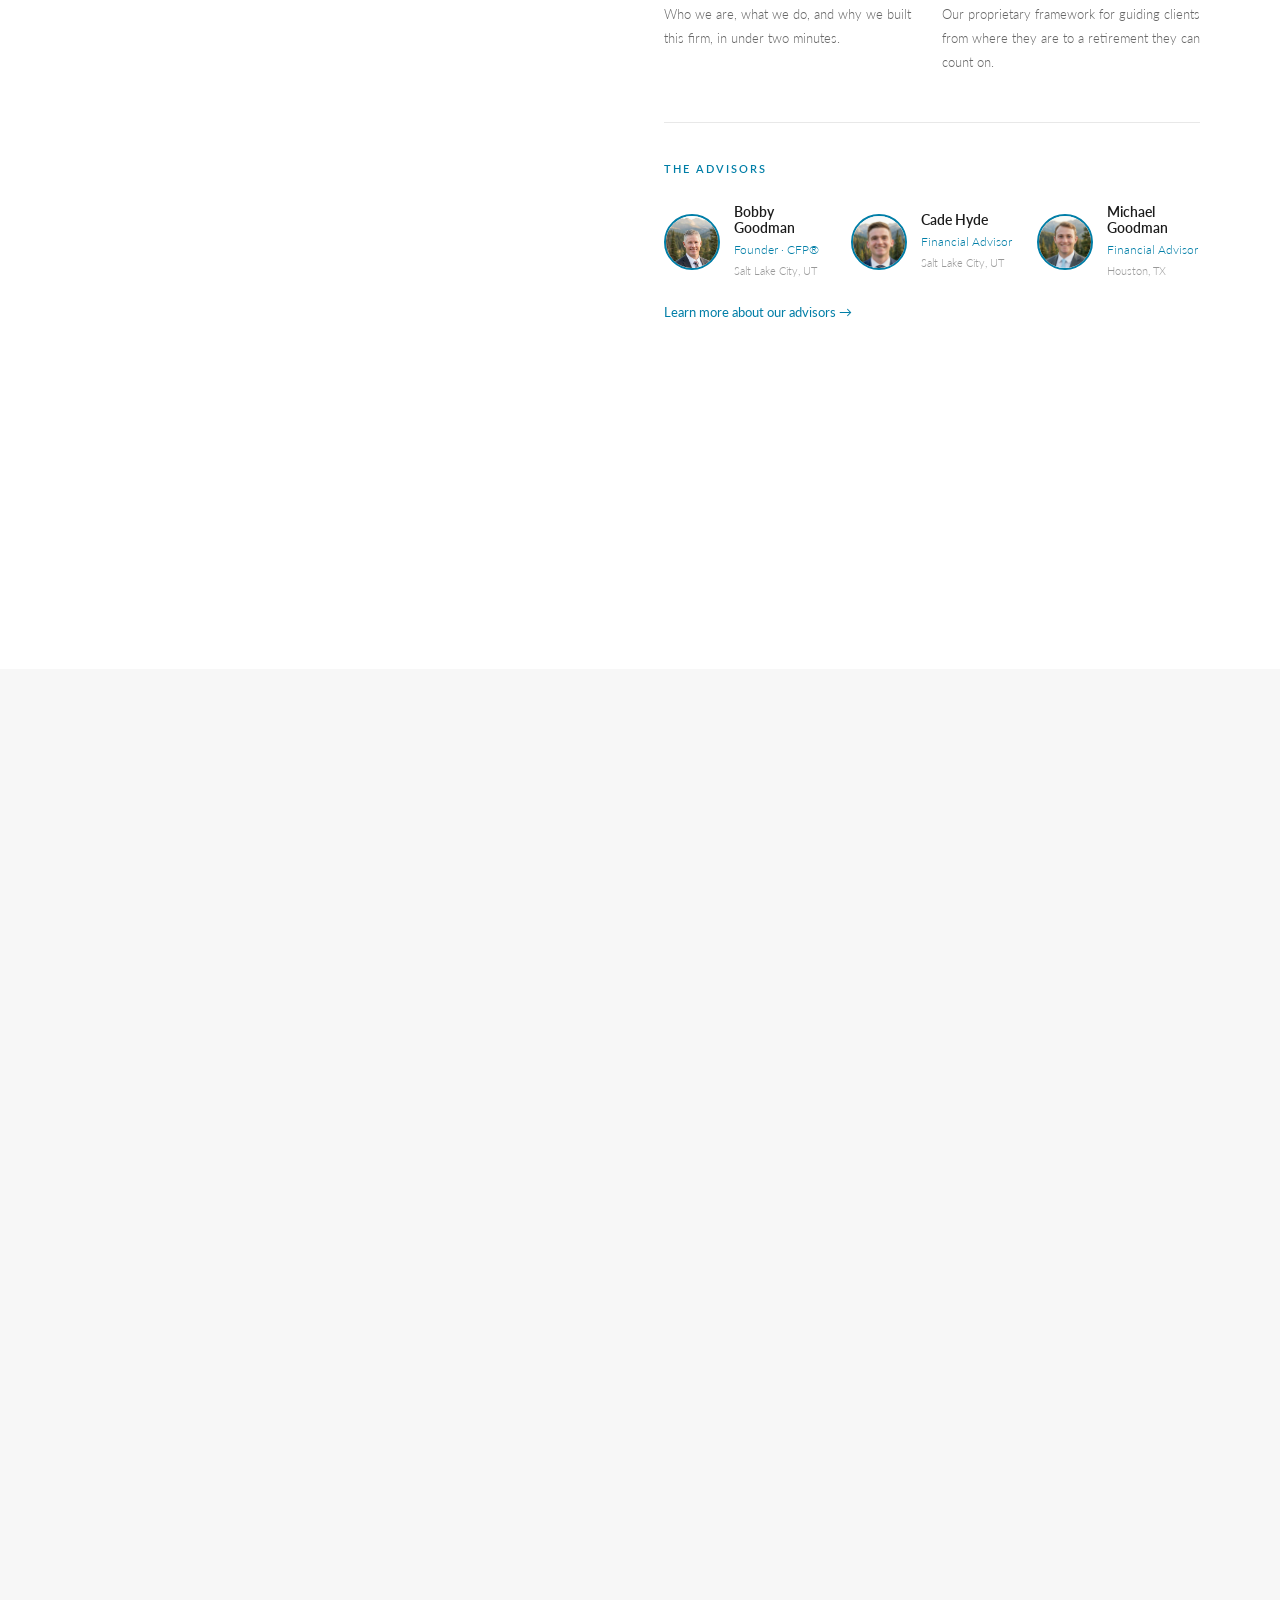
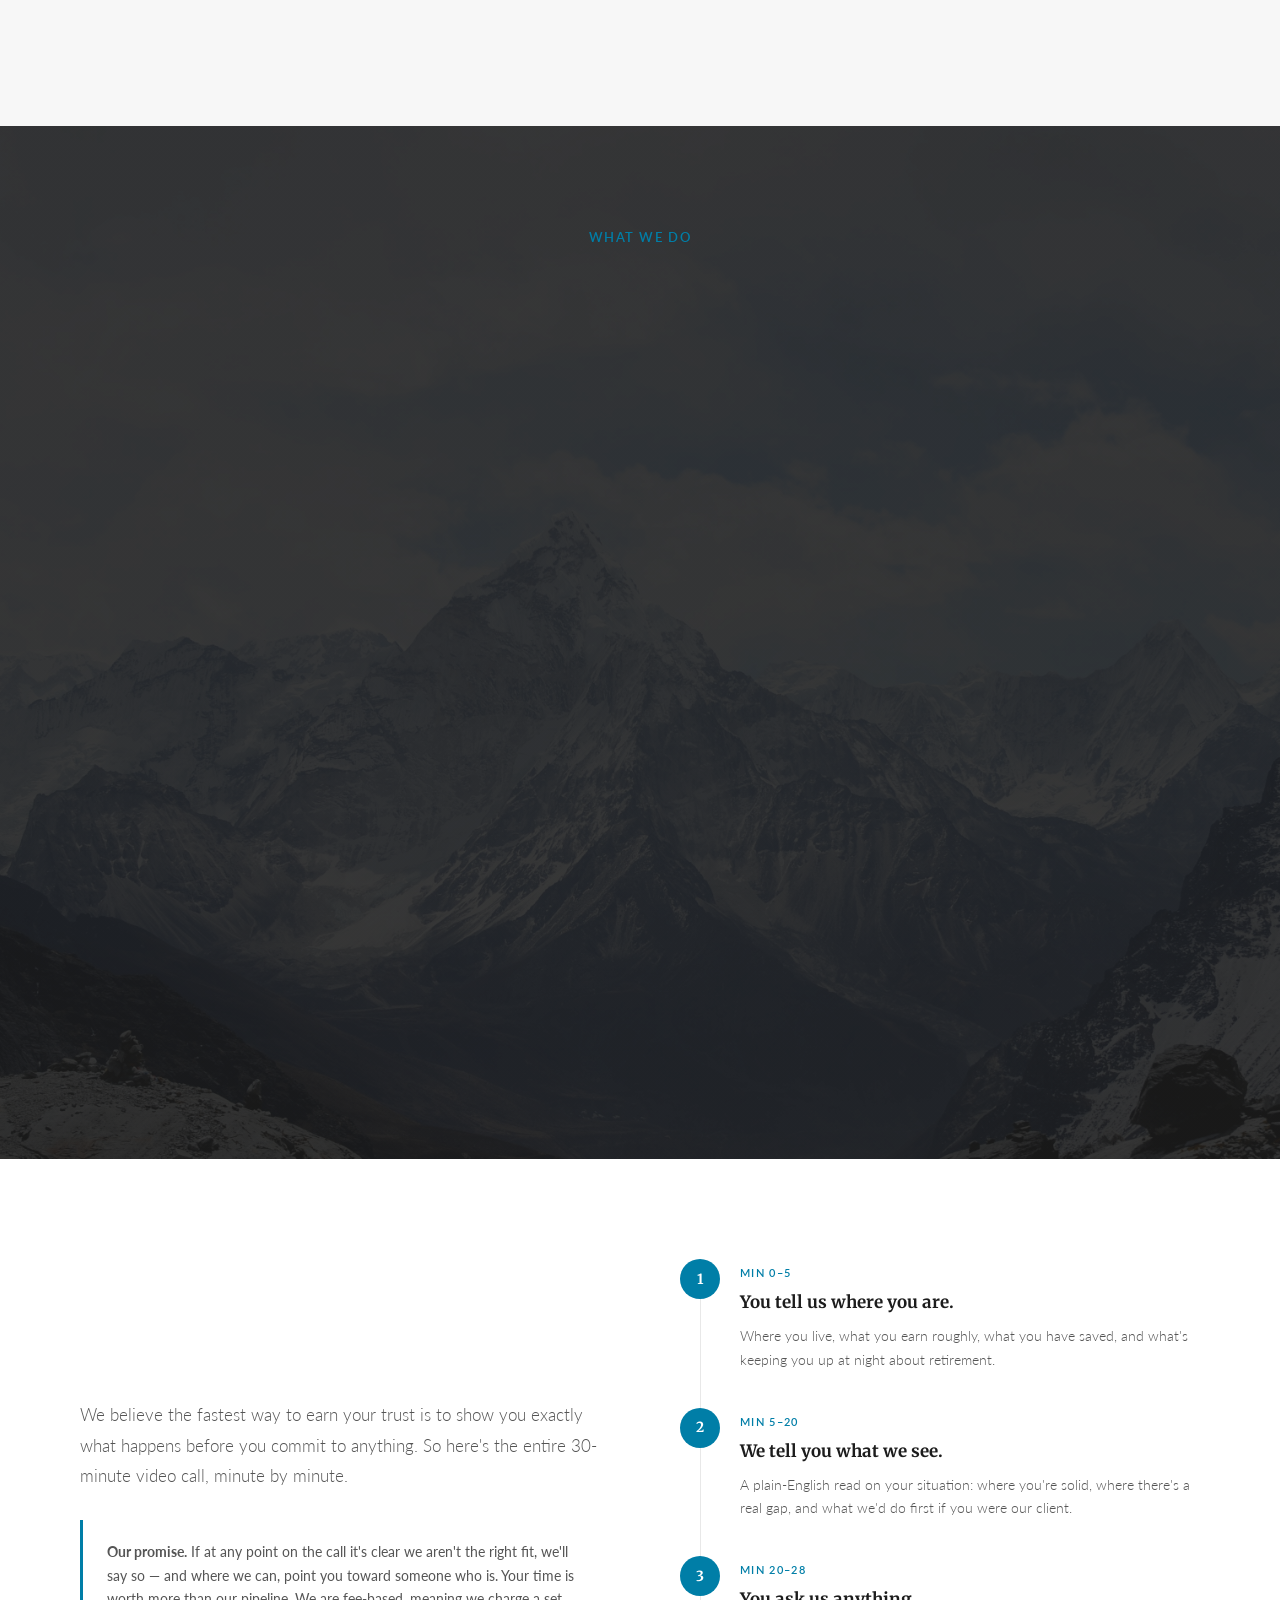
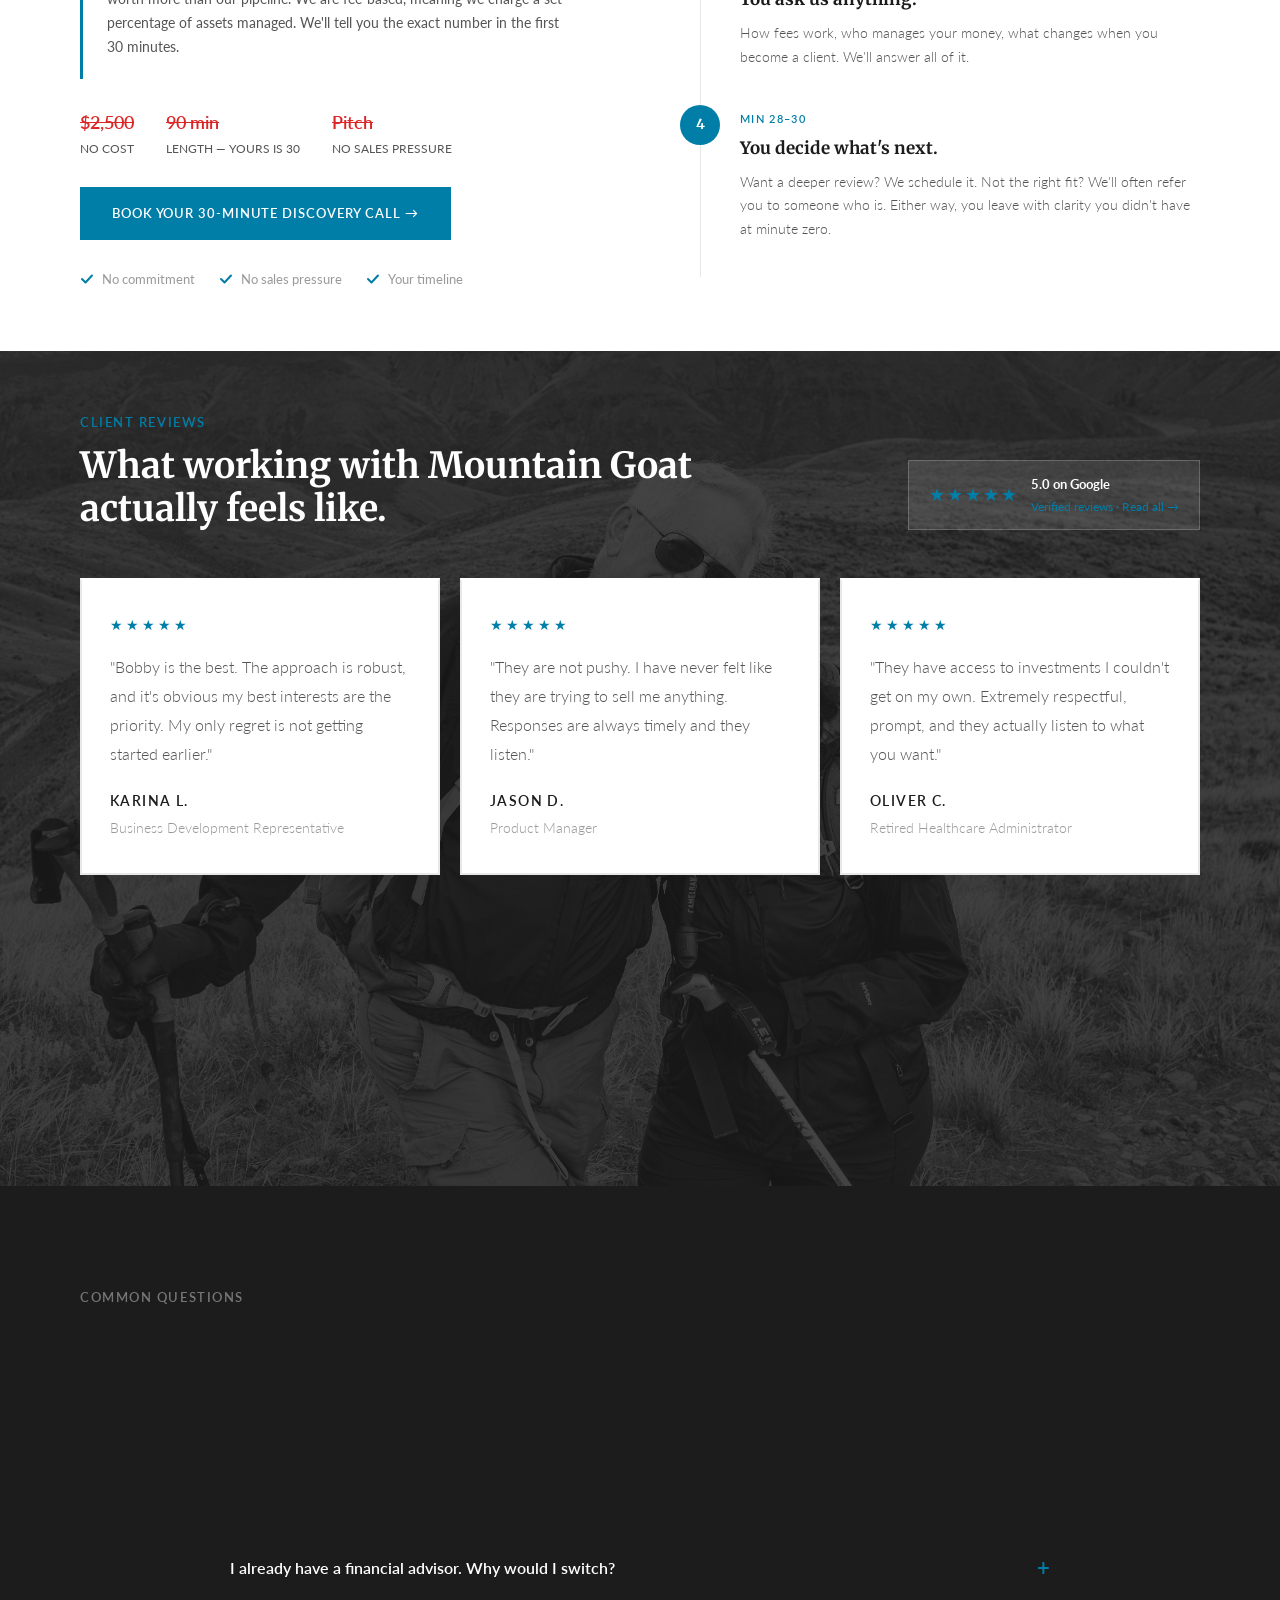
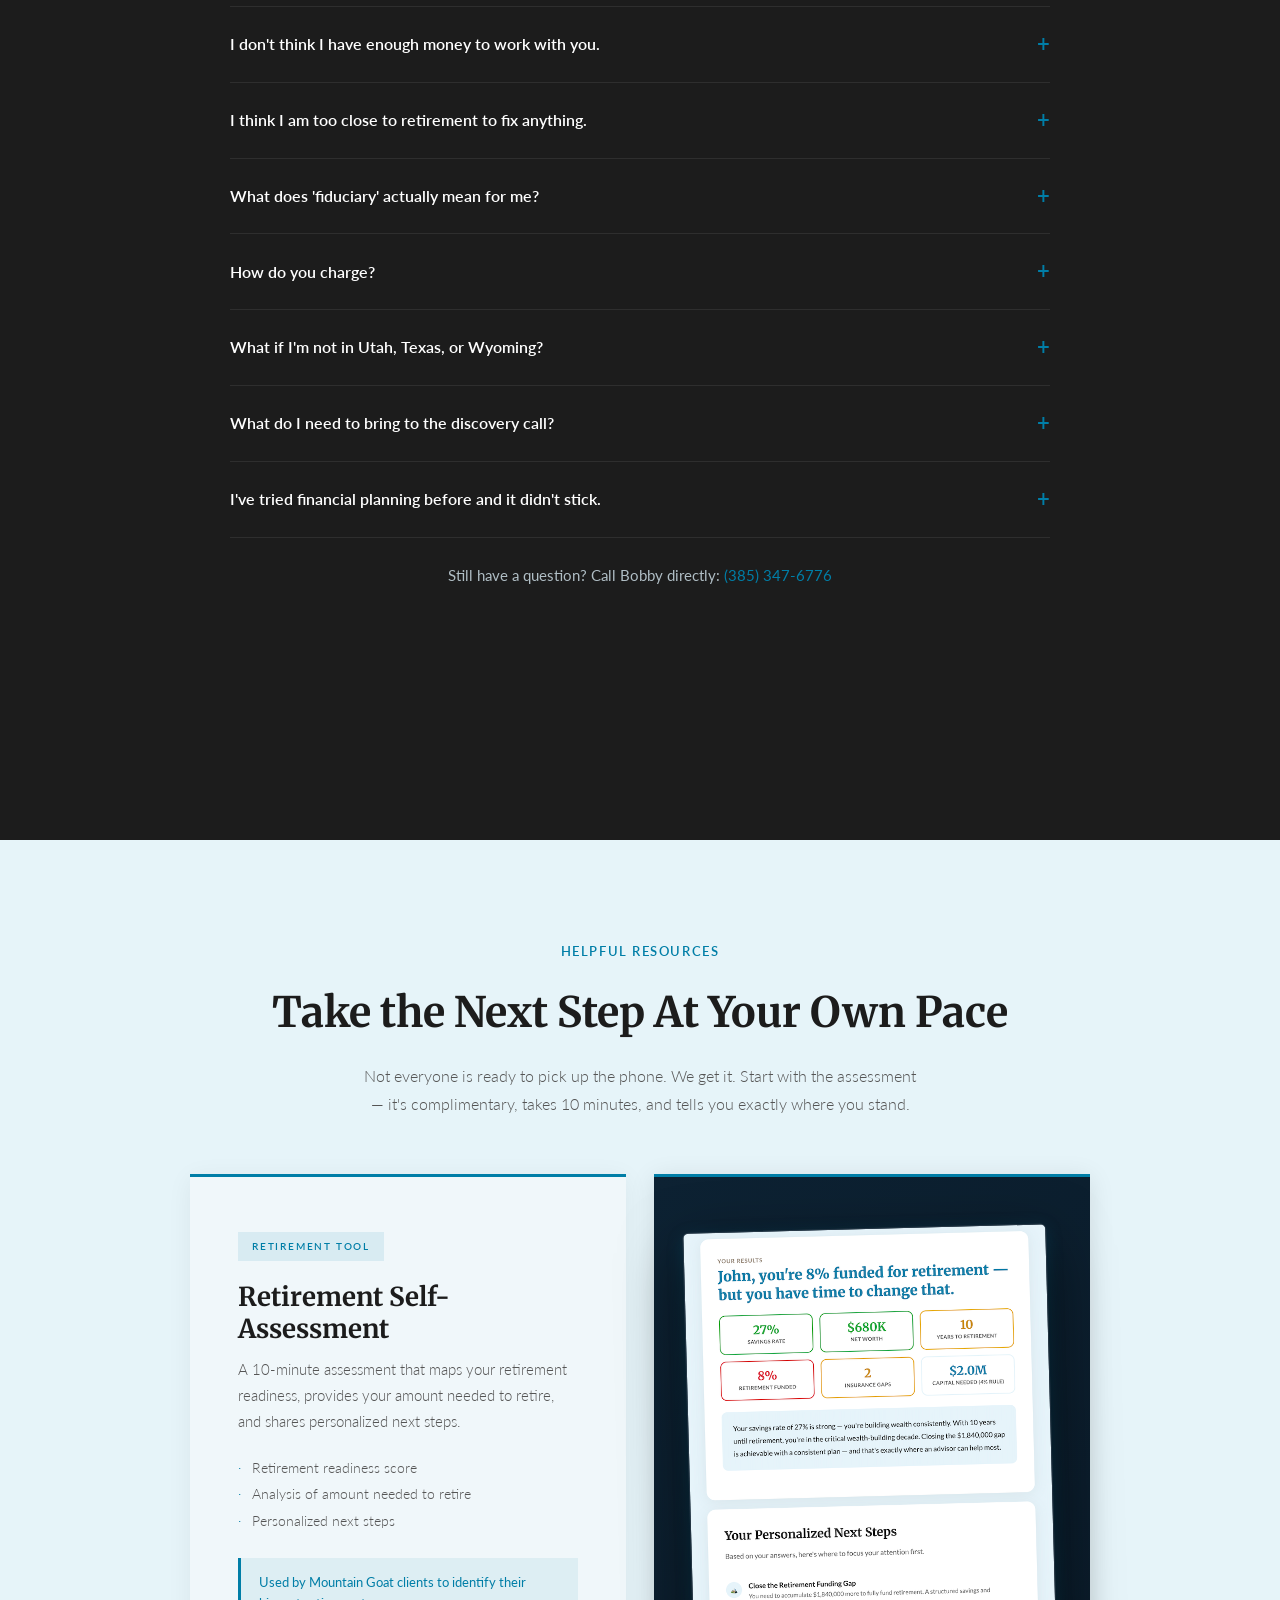
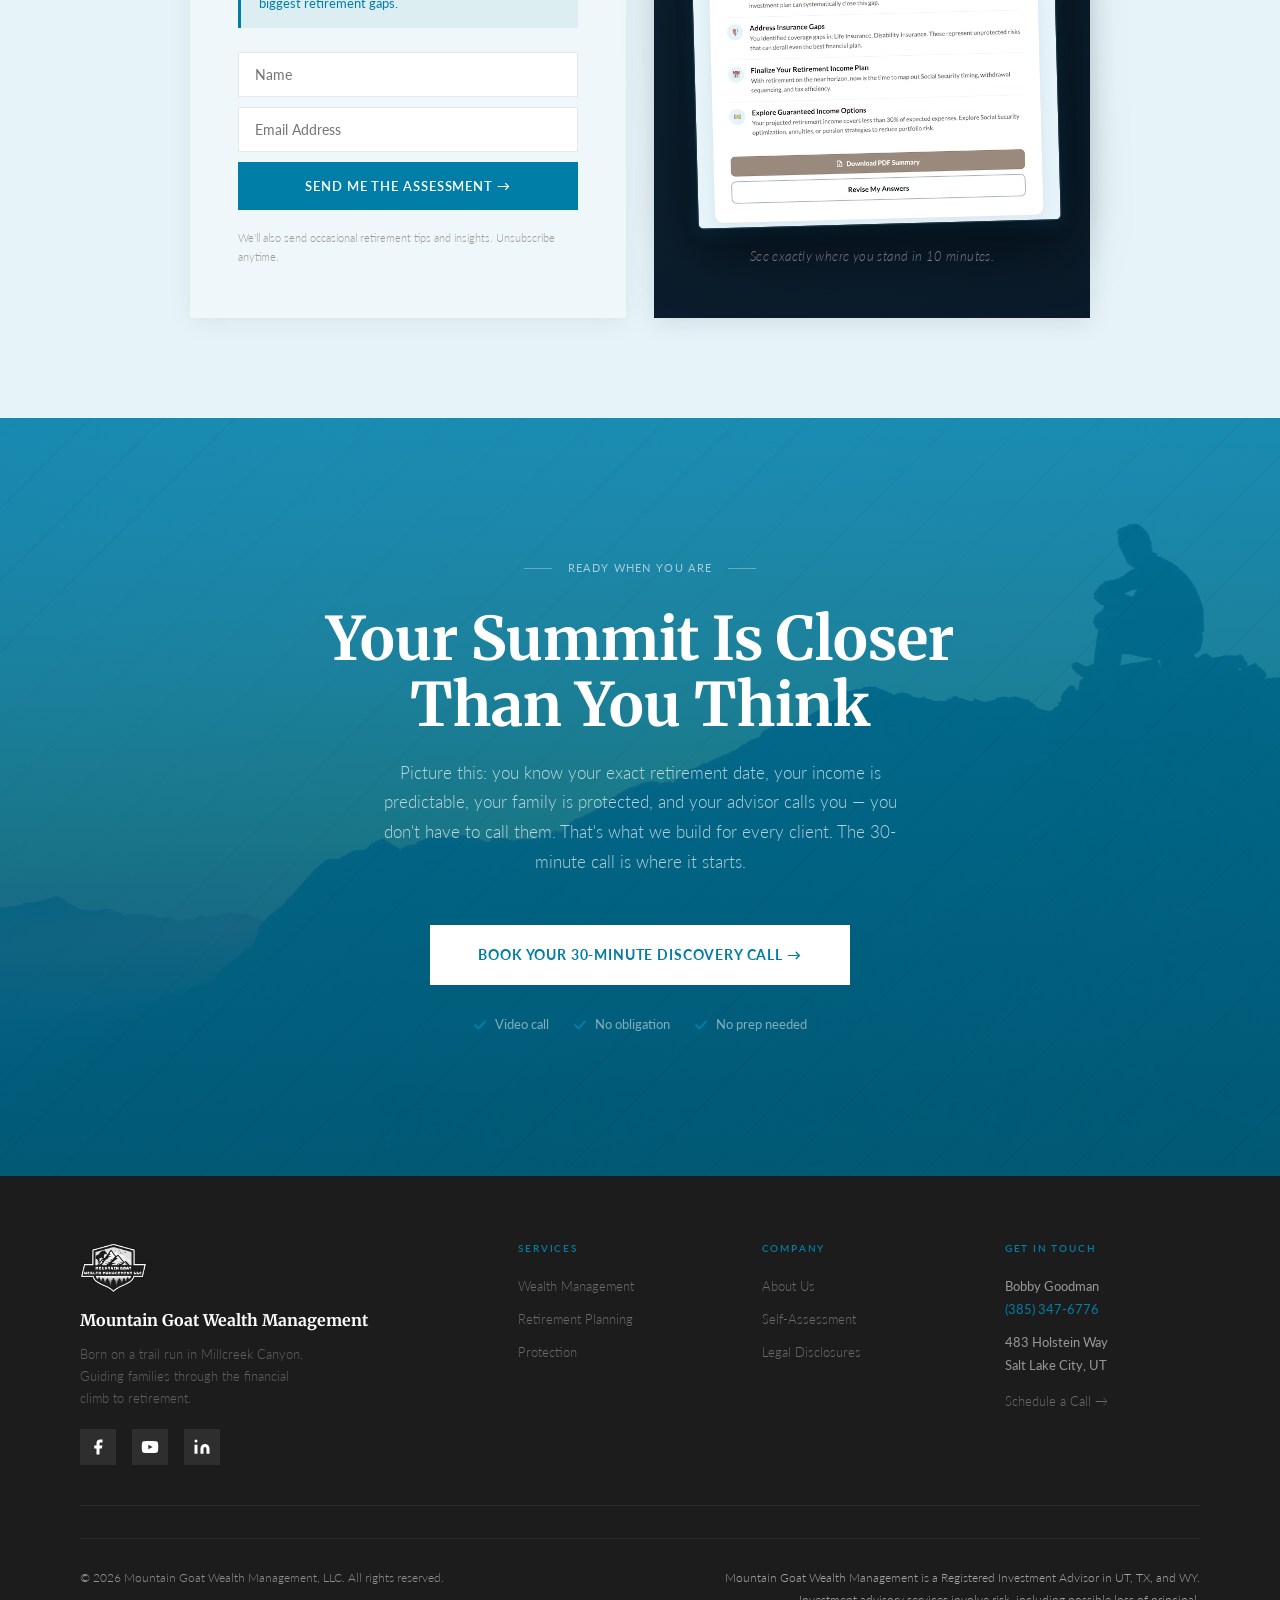
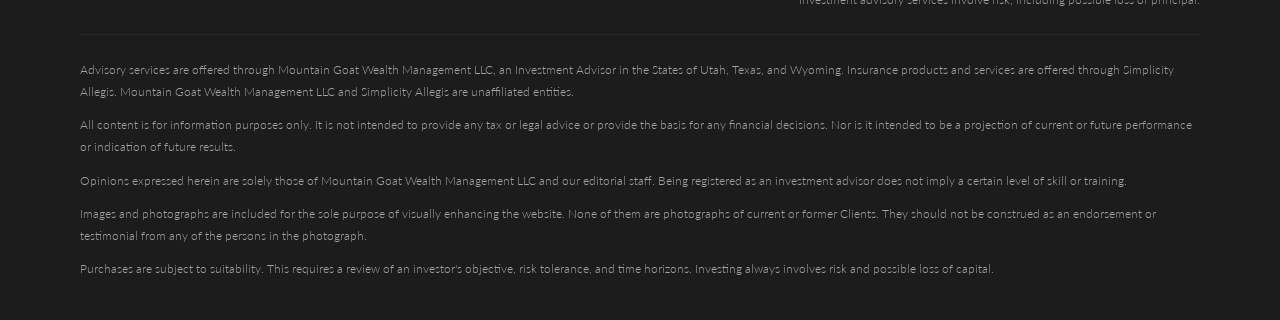
==== commit 151c3cd0: "compliance wording updates" ====
--- a/index.html
+++ b/index.html
@@ -2722,7 +2722,7 @@
           <span class="faq-icon">+</span>
         </button>
         <div class="faq-answer">
-          <div class="faq-answer-inner">You're not. The five years before retirement are when good planning has the biggest dollar impact: sequence-of-returns risk, Social Security timing, Roth conversions, and tax-efficient withdrawals all happen in that window. We can usually help clients find meaningful opportunities in the runway.</div>
+          <div class="faq-answer-inner">The five years before retirement are when good planning has the biggest dollar impact: sequence-of-returns risk, Social Security timing, Roth conversions, and tax-efficient withdrawals all happen in that window. We can usually help clients find meaningful opportunities in the runway.</div>
         </div>
       </div>
       <div class="faq-row">
@@ -2731,7 +2731,7 @@
           <span class="faq-icon">+</span>
         </button>
         <div class="faq-answer">
-          <div class="faq-answer-inner">It means we will put your interests above ours, on every recommendation, every time. We will always disclose how we're compensated and will never recommend a product that doesn't serve your interests first. Many advisors aren't held to this standard. We are. Always.</div>
+          <div class="faq-answer-inner">It means we will put your interests above ours, on every recommendation, every time. We will always disclose how we're compensated and will never recommend a product that doesn't serve your interests first.</div>
         </div>
       </div>
       <div class="faq-row">
@@ -2749,7 +2749,7 @@
           <span class="faq-icon">+</span>
         </button>
         <div class="faq-answer">
-          <div class="faq-answer-inner">We're registered in those three states today and actively pursuing more. However, if you're outside, reach out anyway since we may still be able to manage your account or register in your state.</div>
+          <div class="faq-answer-inner">We're currently registered in those three states today. However, if you're outside, reach out anyway since we may still be able to manage your account or register in your state.</div>
         </div>
       </div>
       <div class="faq-row">
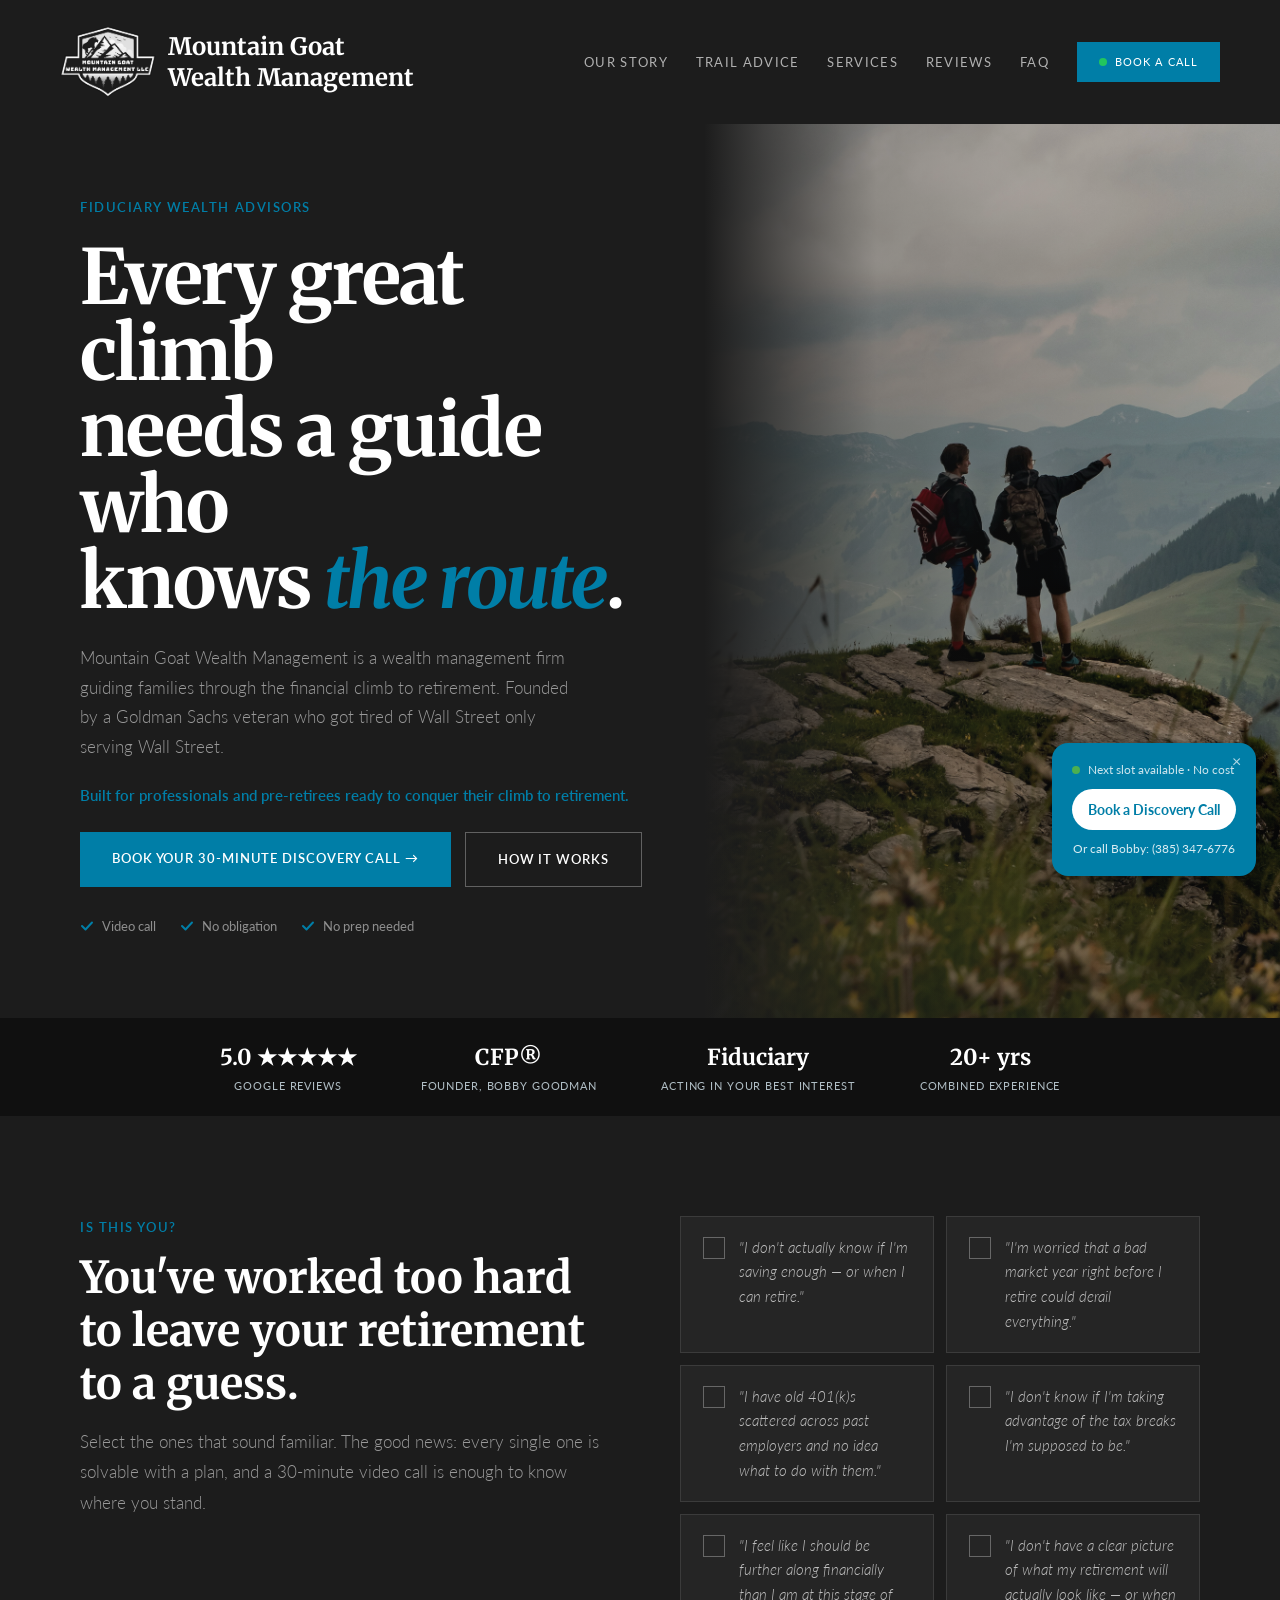
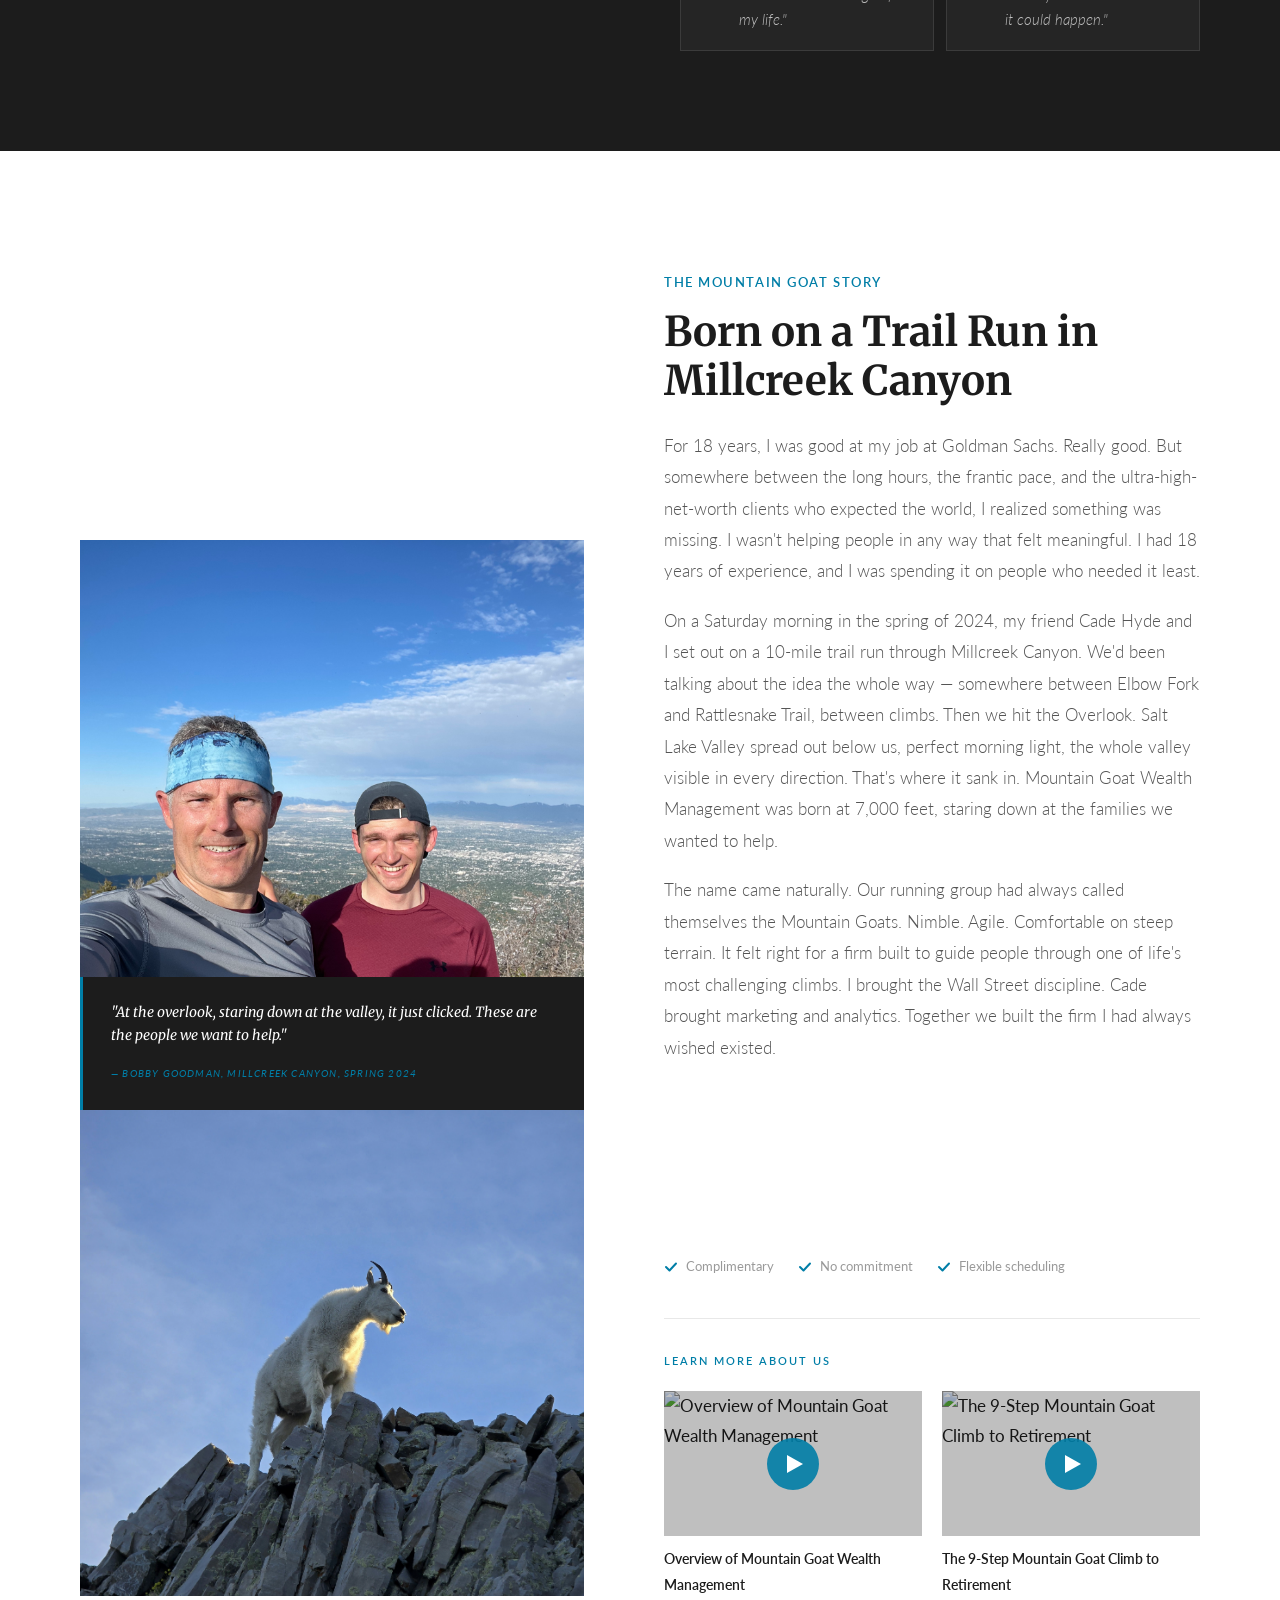
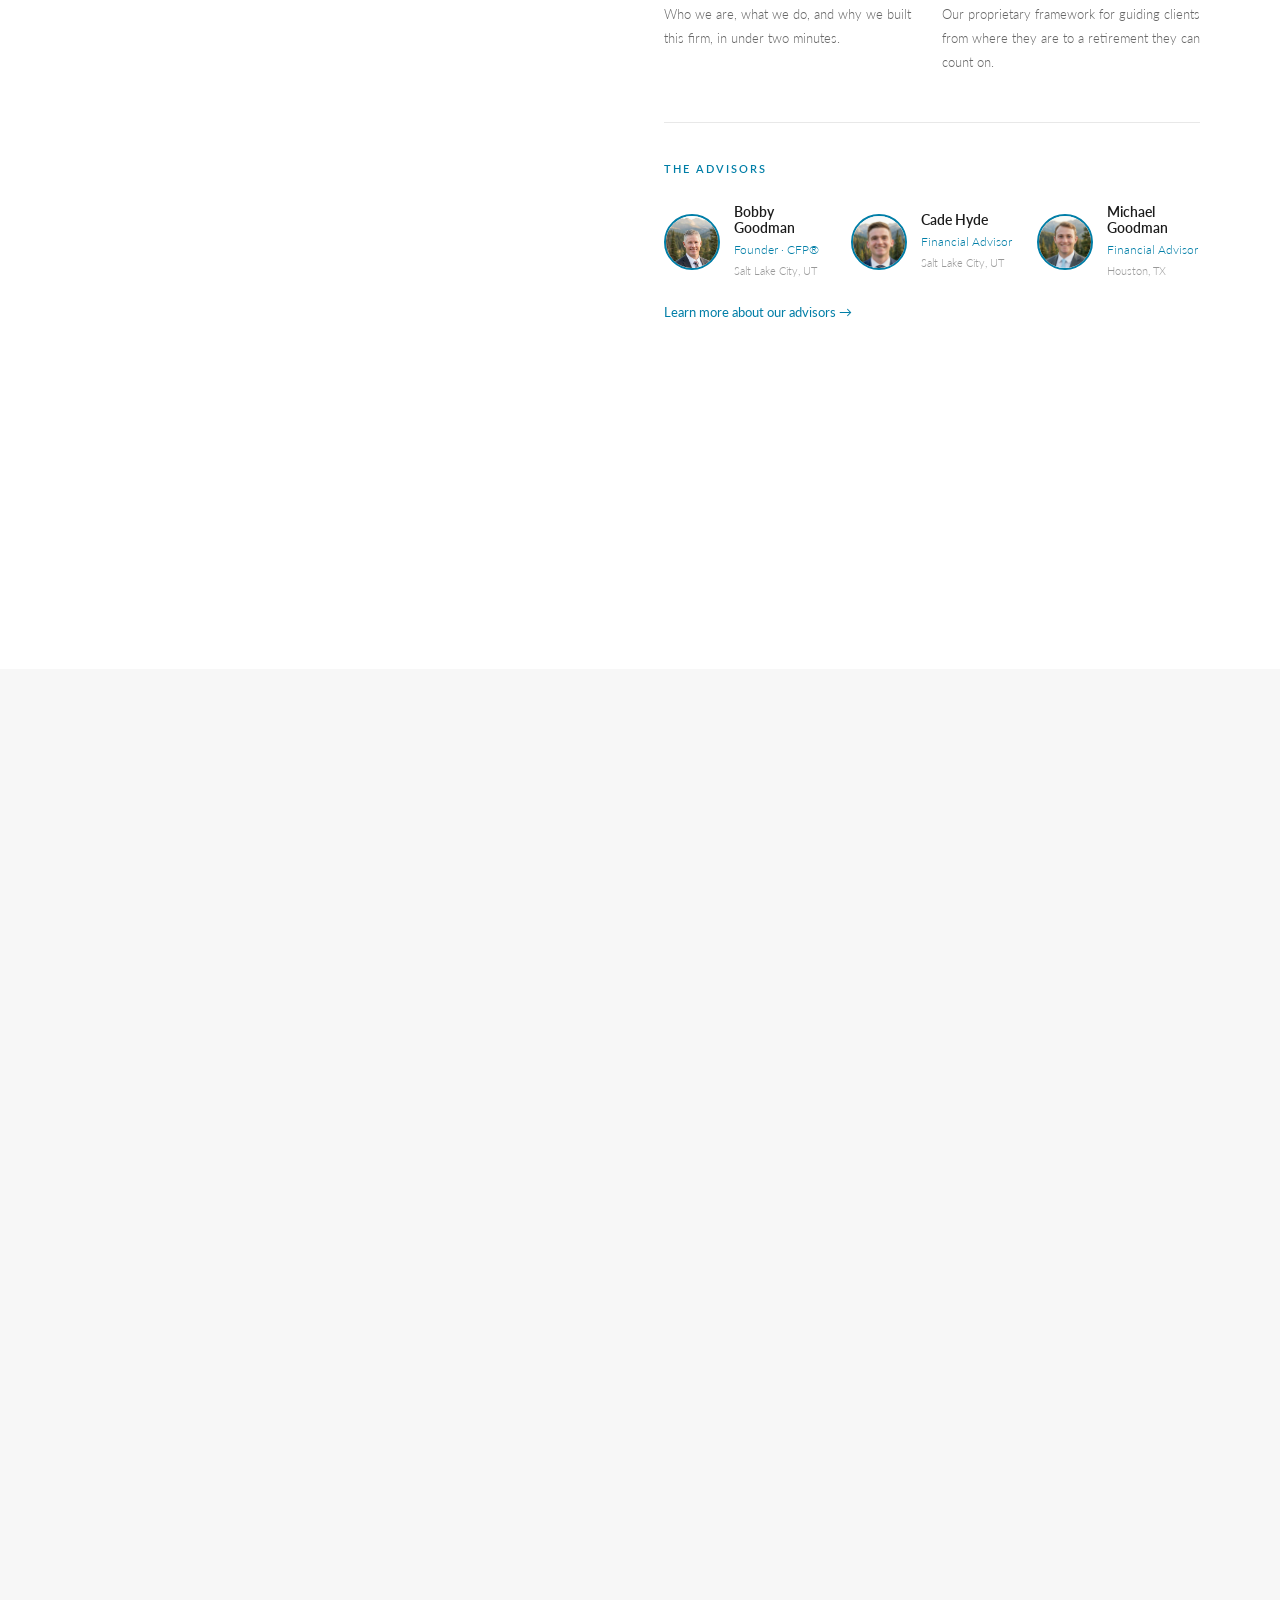
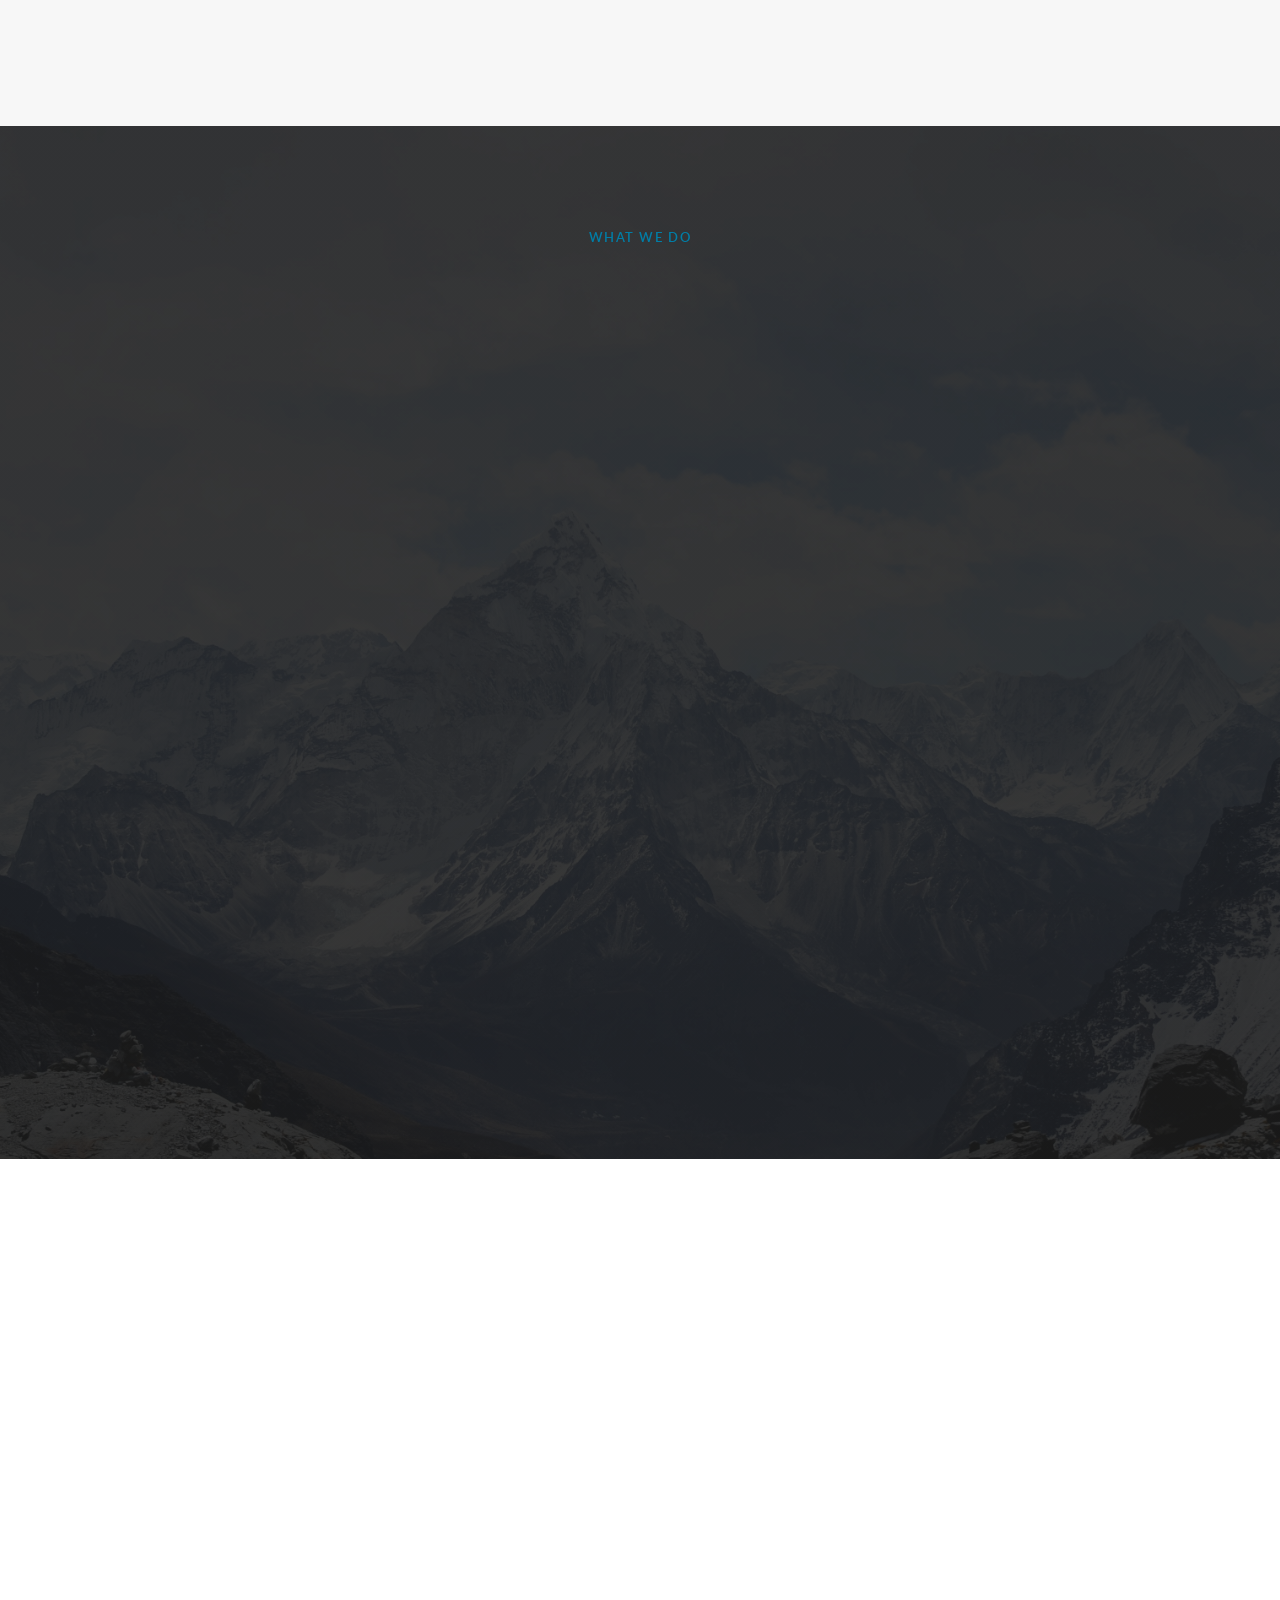
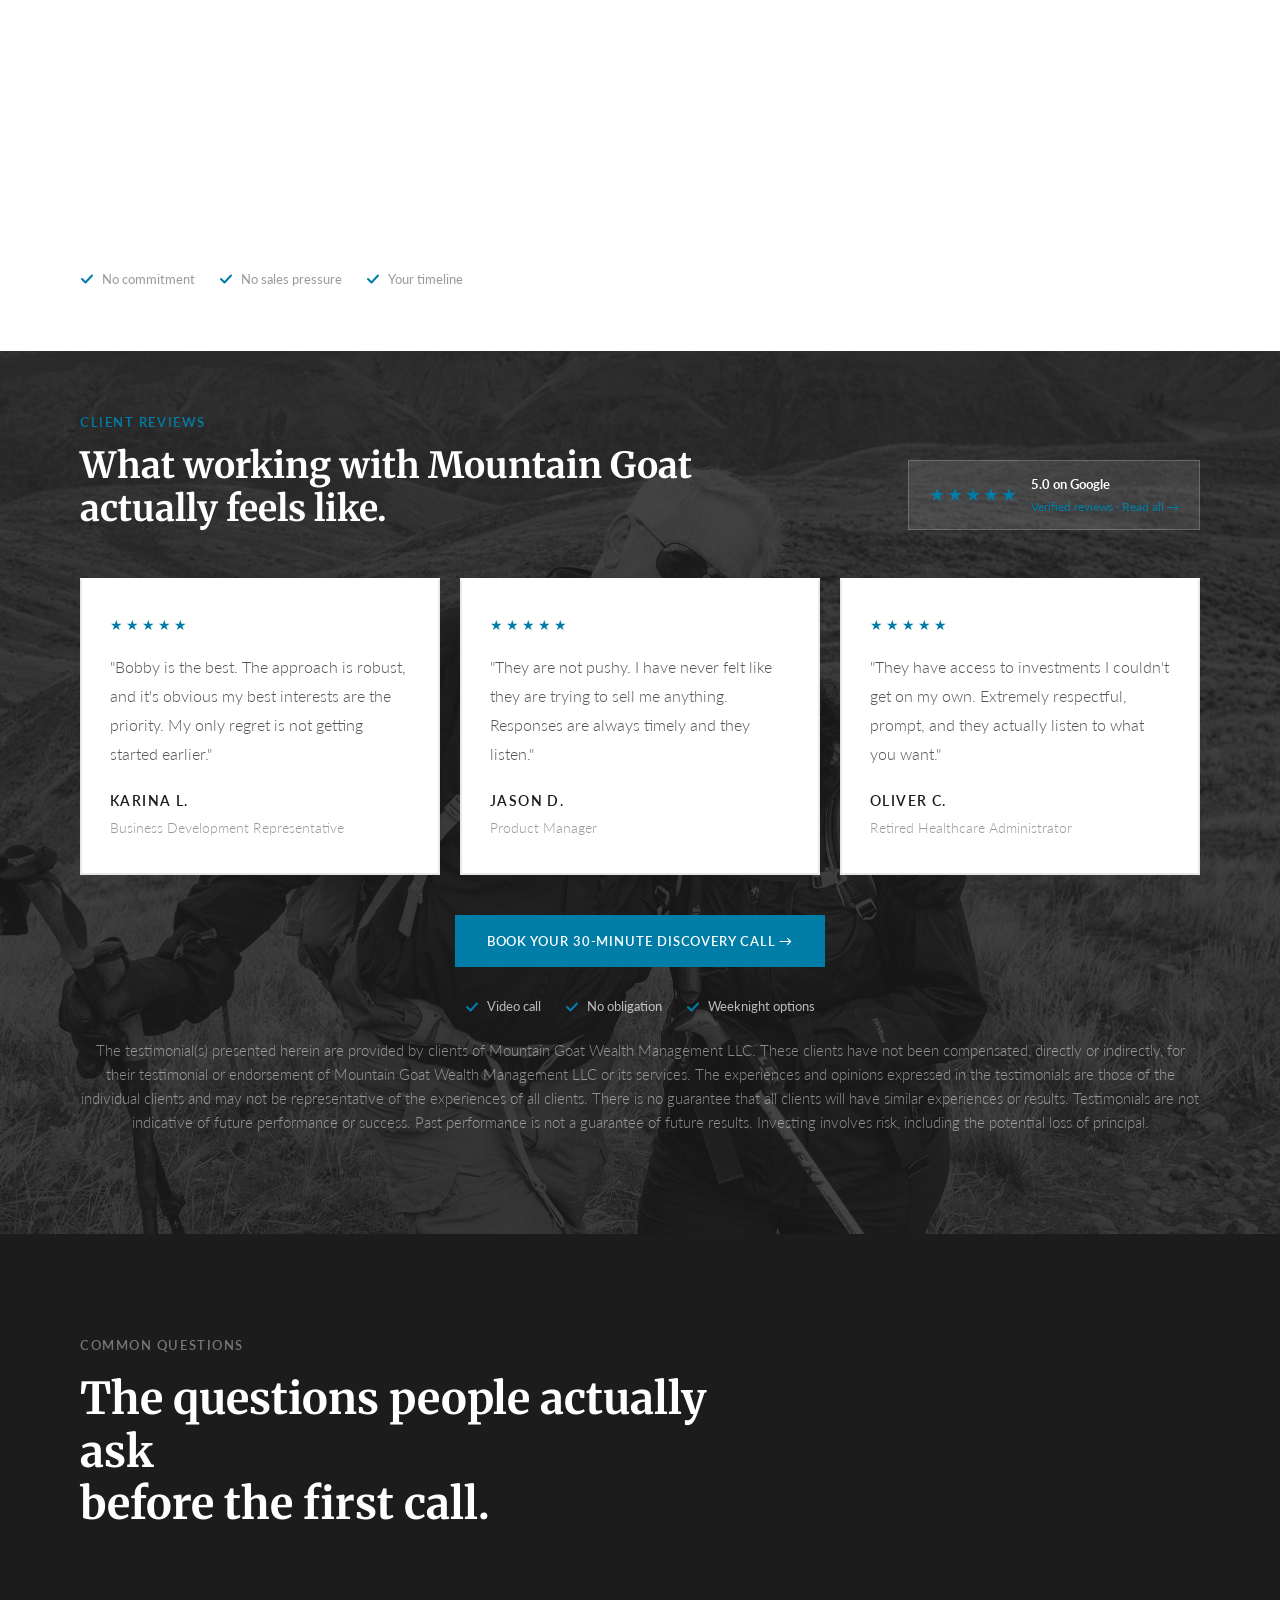
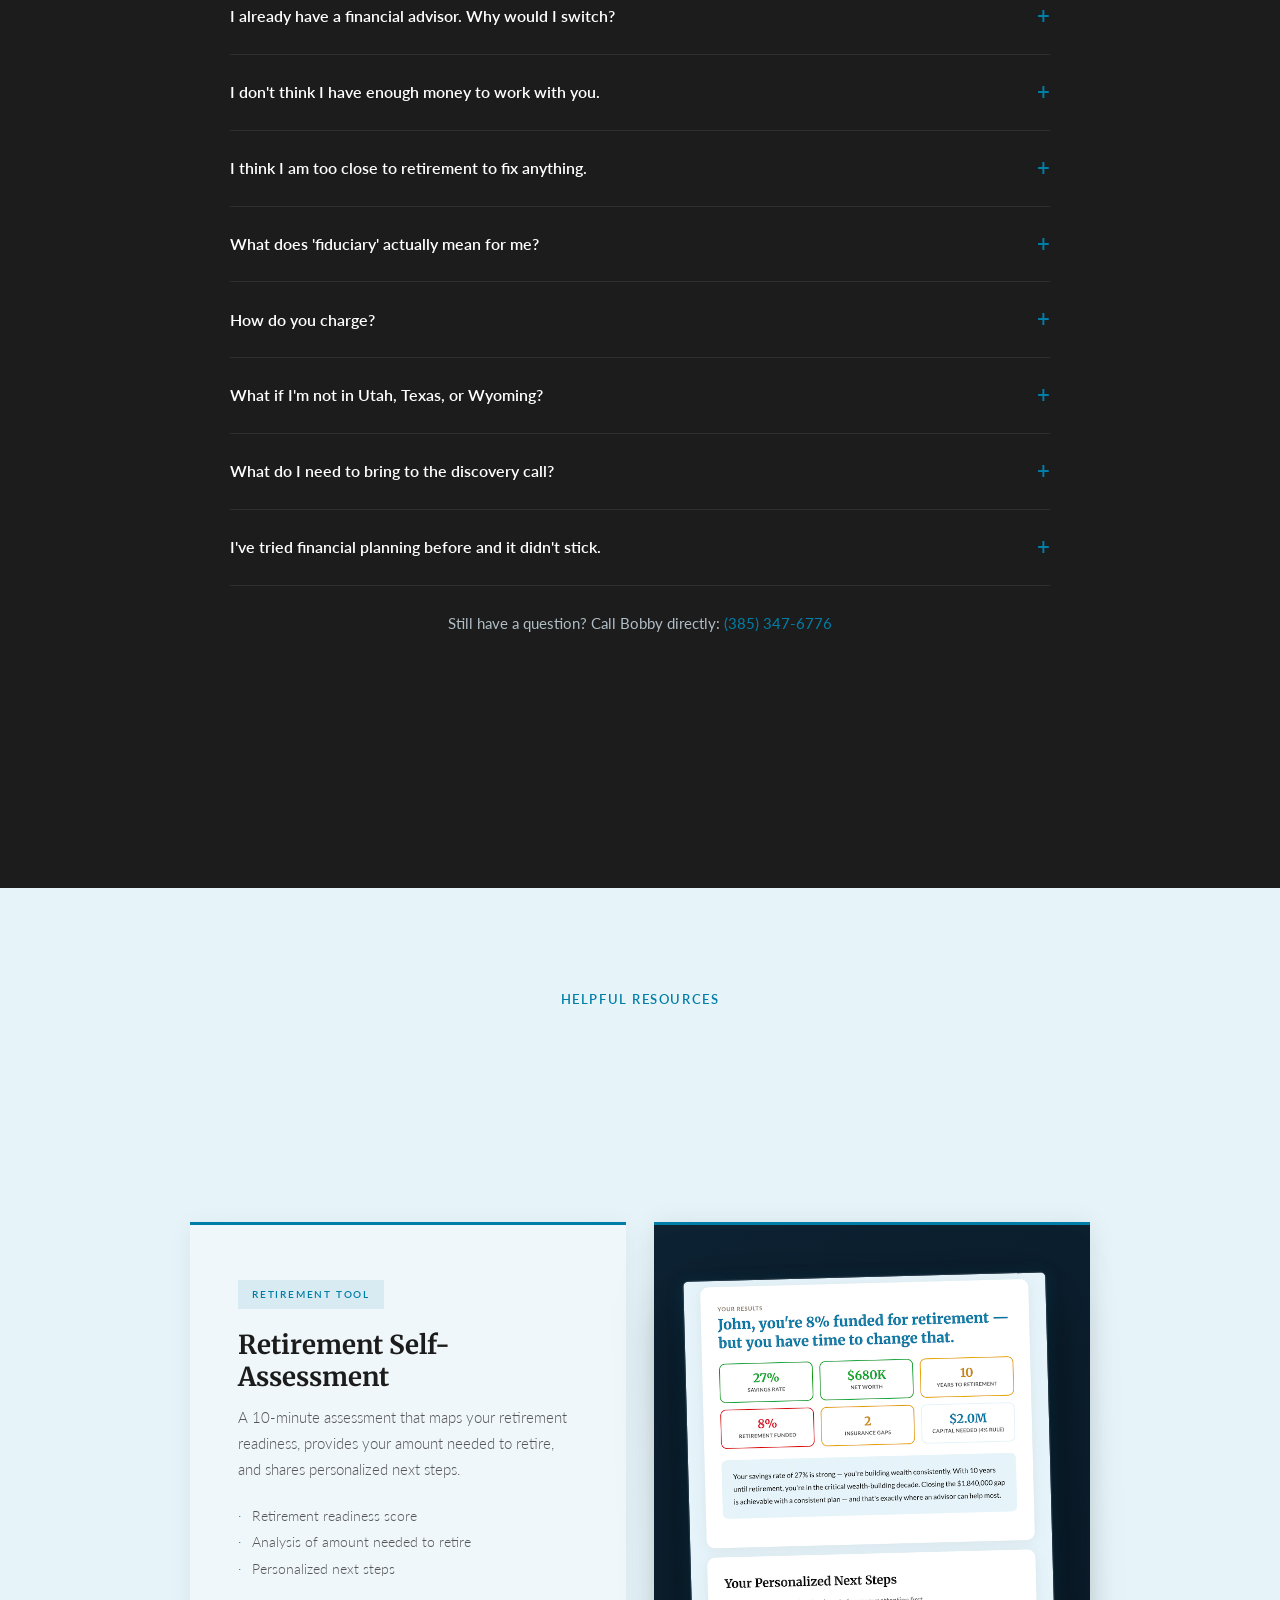
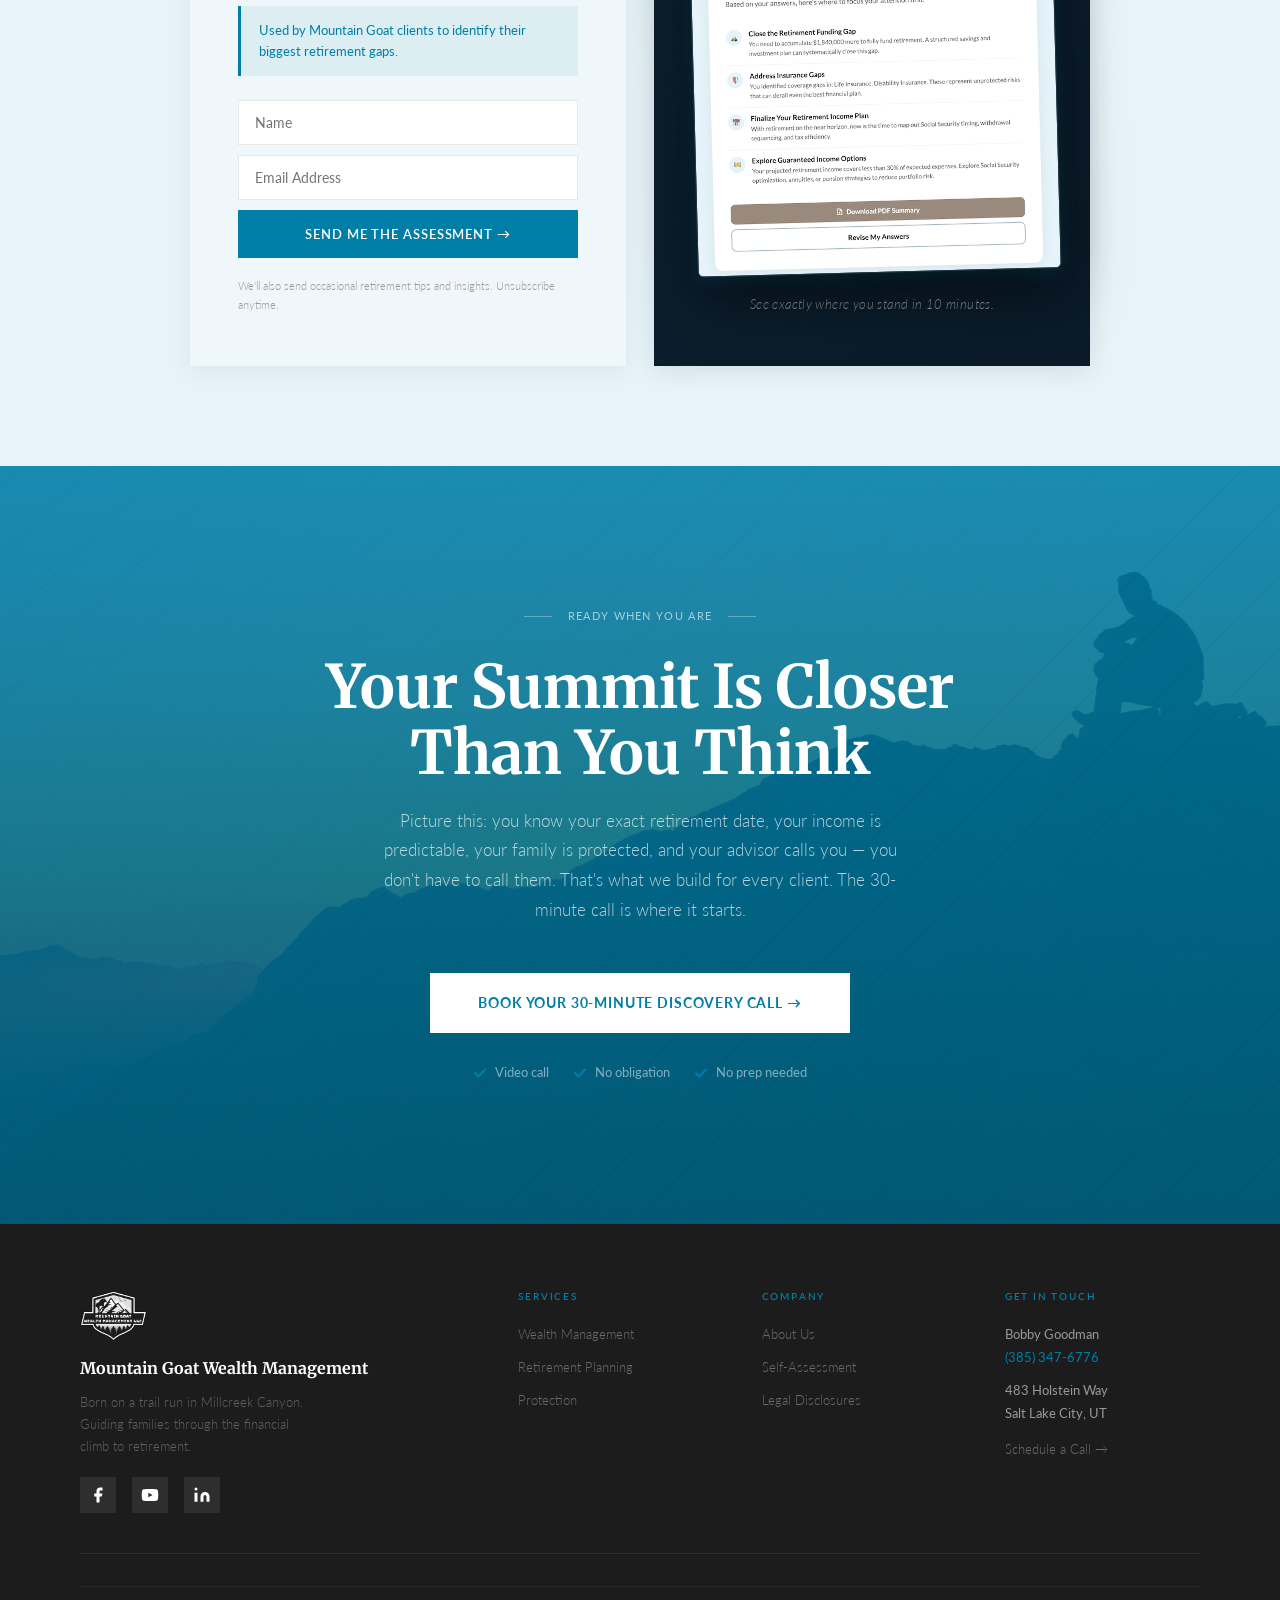
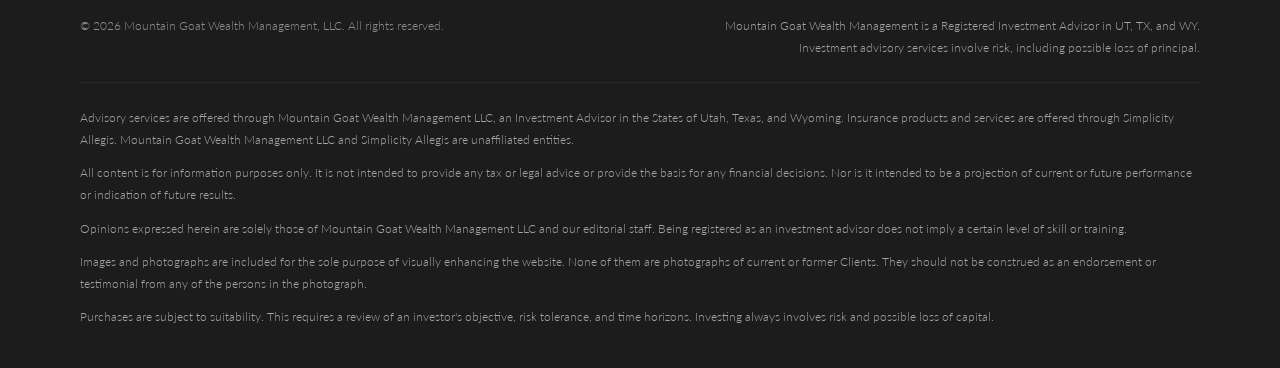
==== commit d4cdaaa1: "more compliance changes" ====
--- a/index.html
+++ b/index.html
@@ -2688,7 +2688,7 @@
           Weeknight options
         </div>
       </div>
-      <p class="testi-disclaimer">These testimonials are from current clients. No compensation was provided. Testimonials may not be representative of the experience of other clients and are no guarantee of future performance or success.</p>
+      <p class="testi-disclaimer">The testimonial(s) presented herein are provided by clients of Mountain Goat Wealth Management LLC. These clients have not been compensated, directly or indirectly, for their testimonial or endorsement of Mountain Goat Wealth Management LLC or its services. The experiences and opinions expressed in the testimonials are those of the individual clients and may not be representative of the experiences of all clients. There is no guarantee that all clients will have similar experiences or results. Testimonials are not indicative of future performance or success. Past performance is not a guarantee of future results. Investing involves risk, including the potential loss of principal.</p>
     </div>
   </section>
 
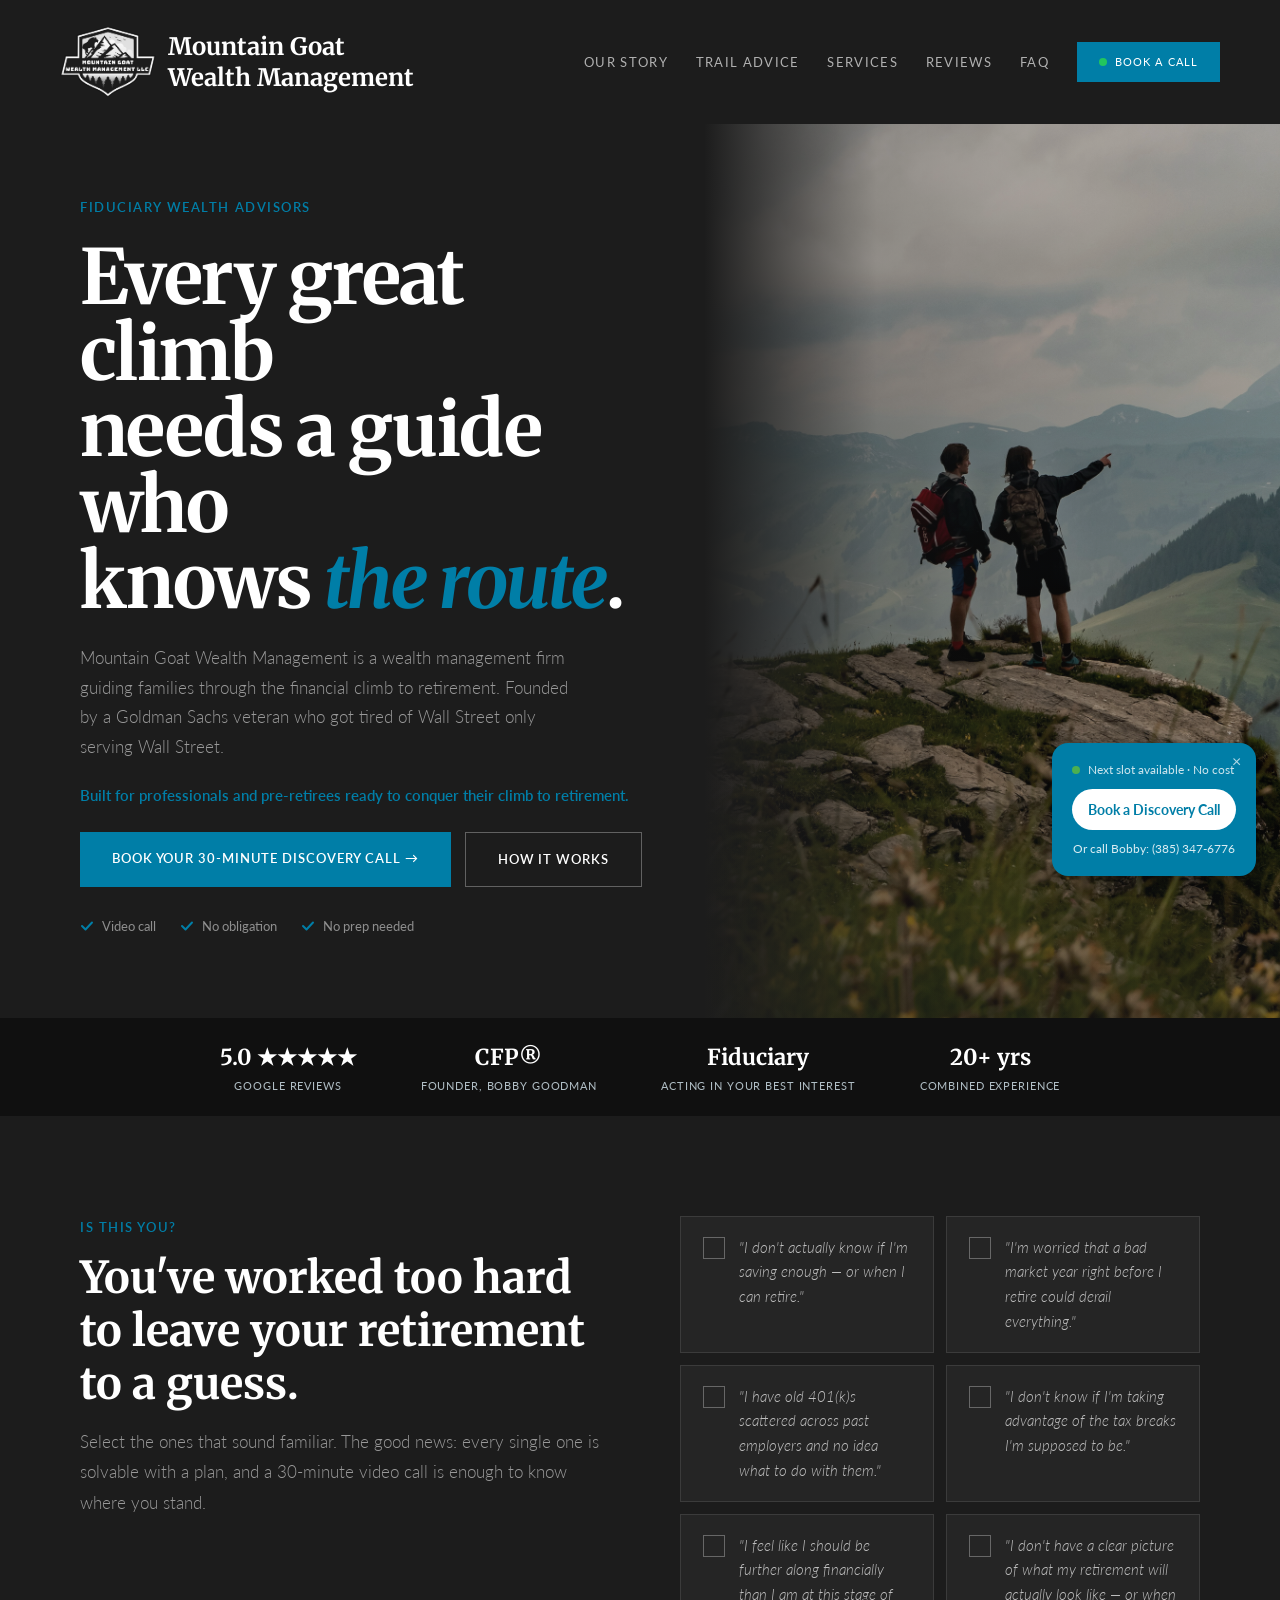
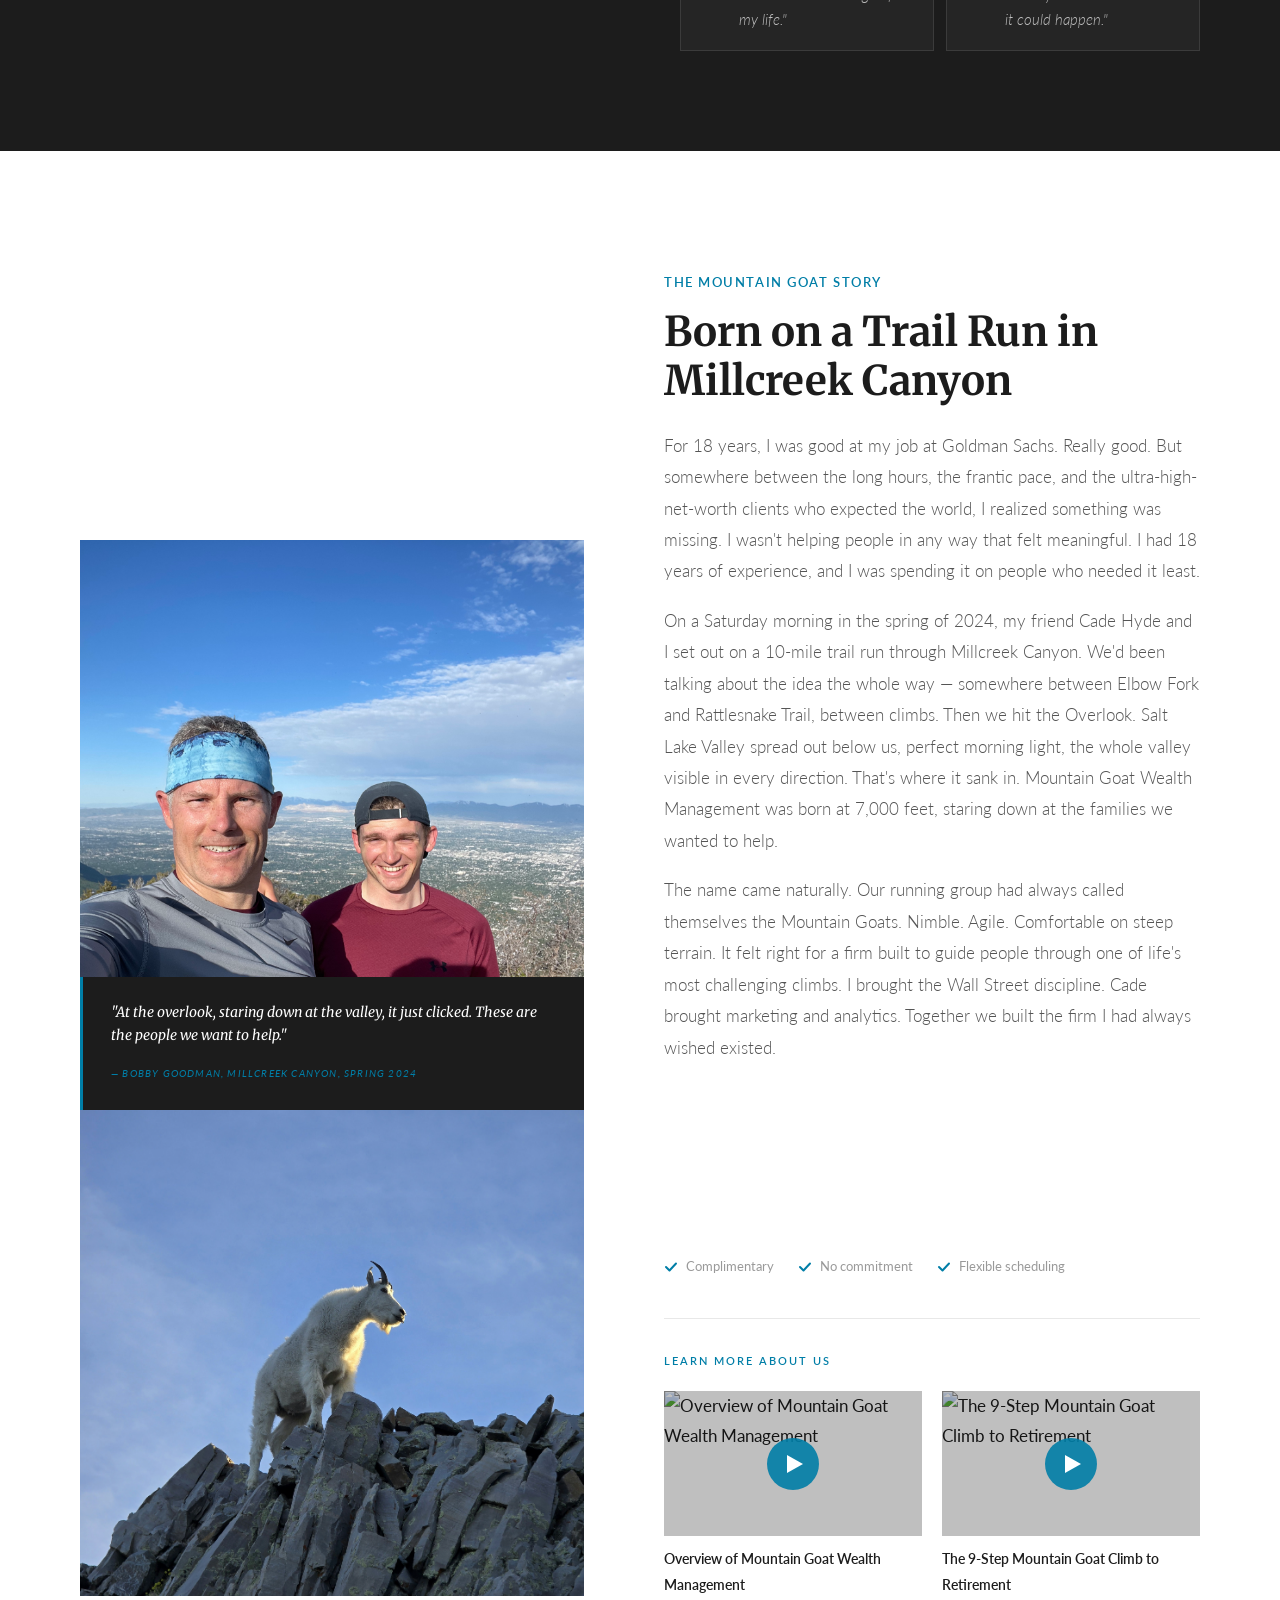
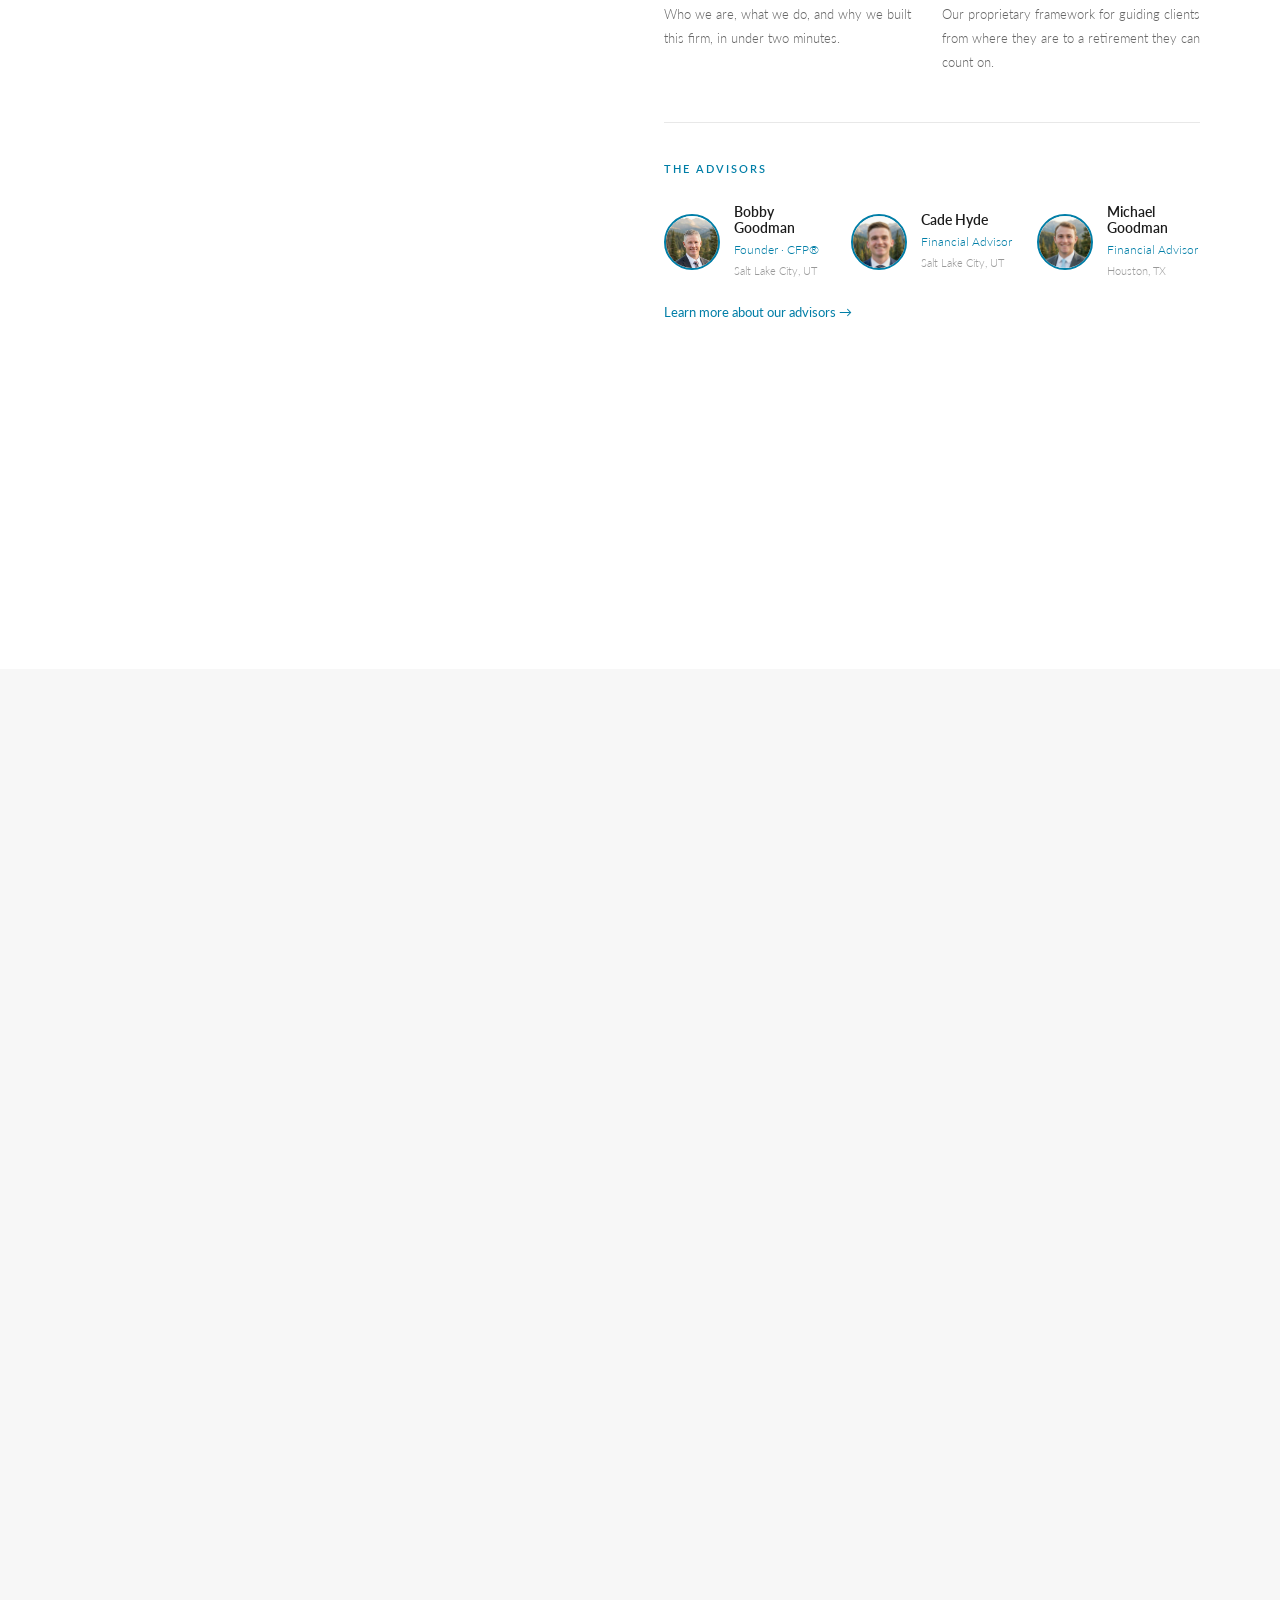
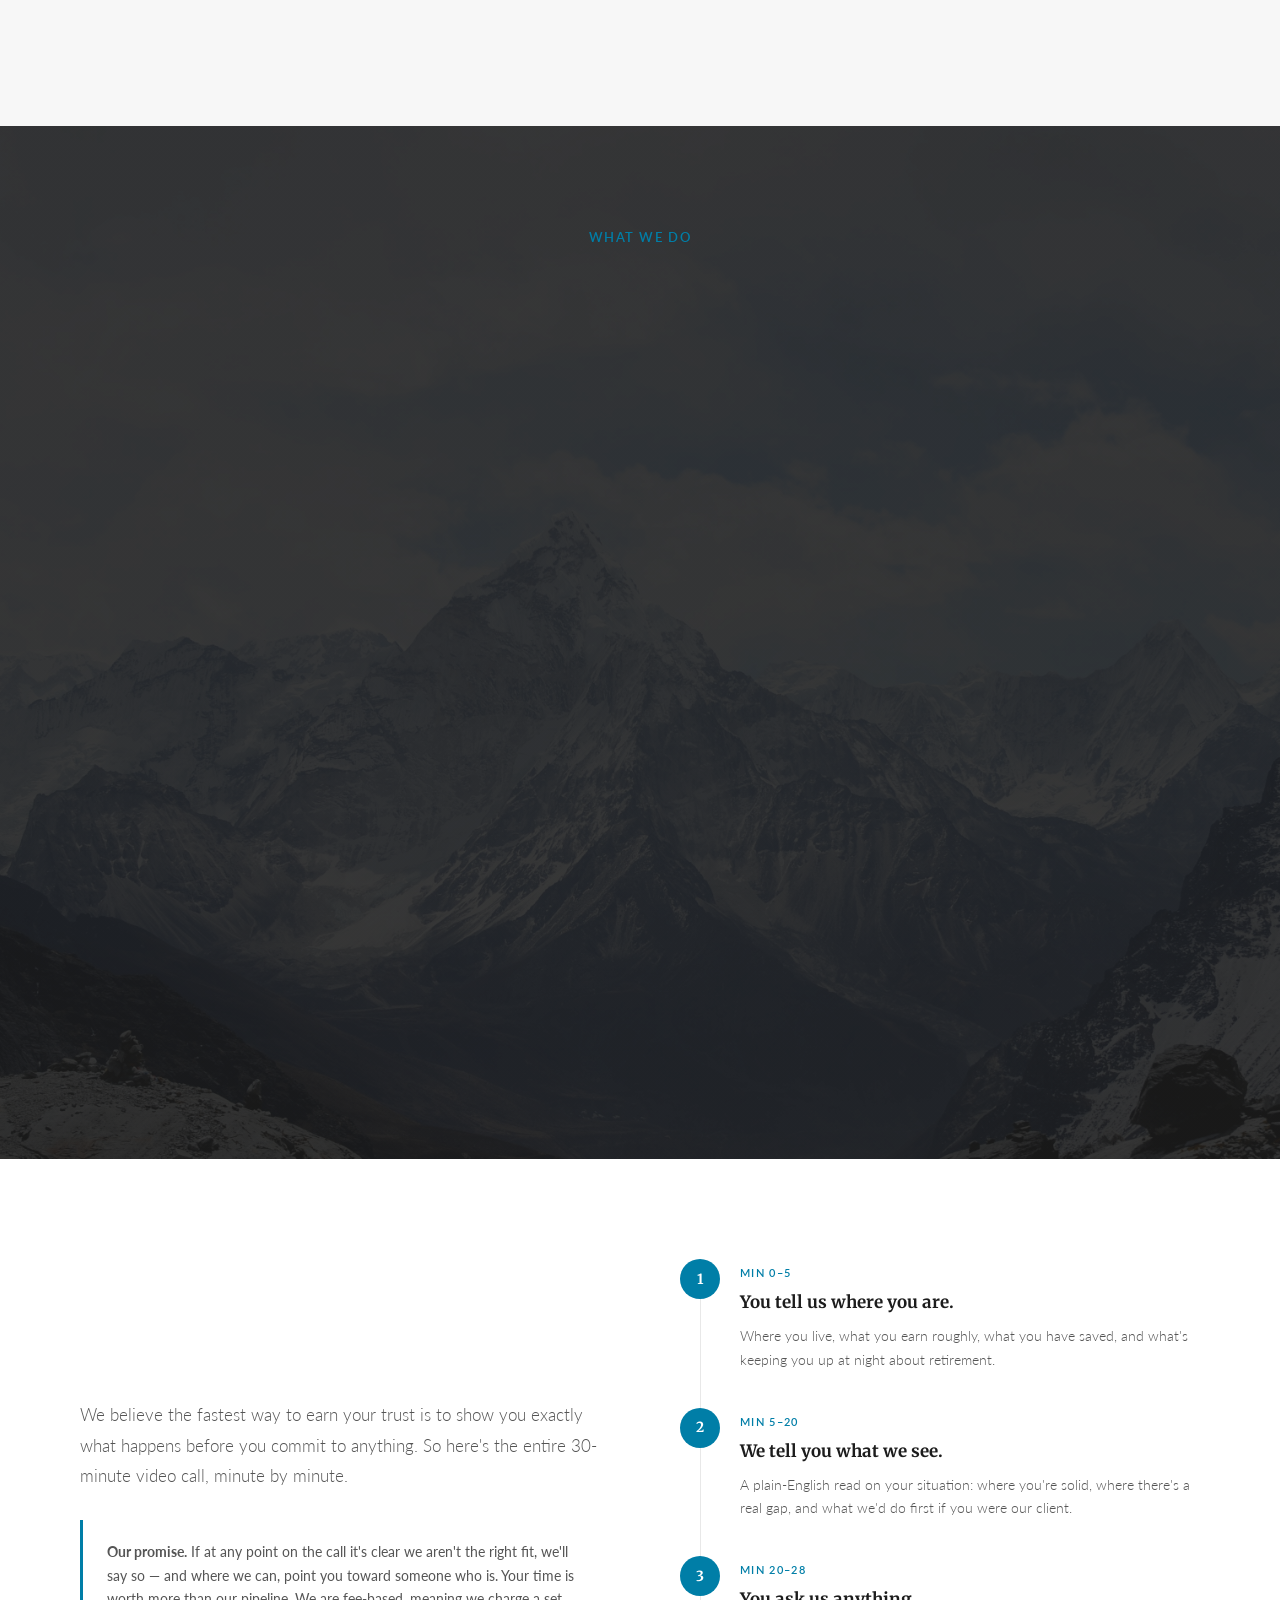
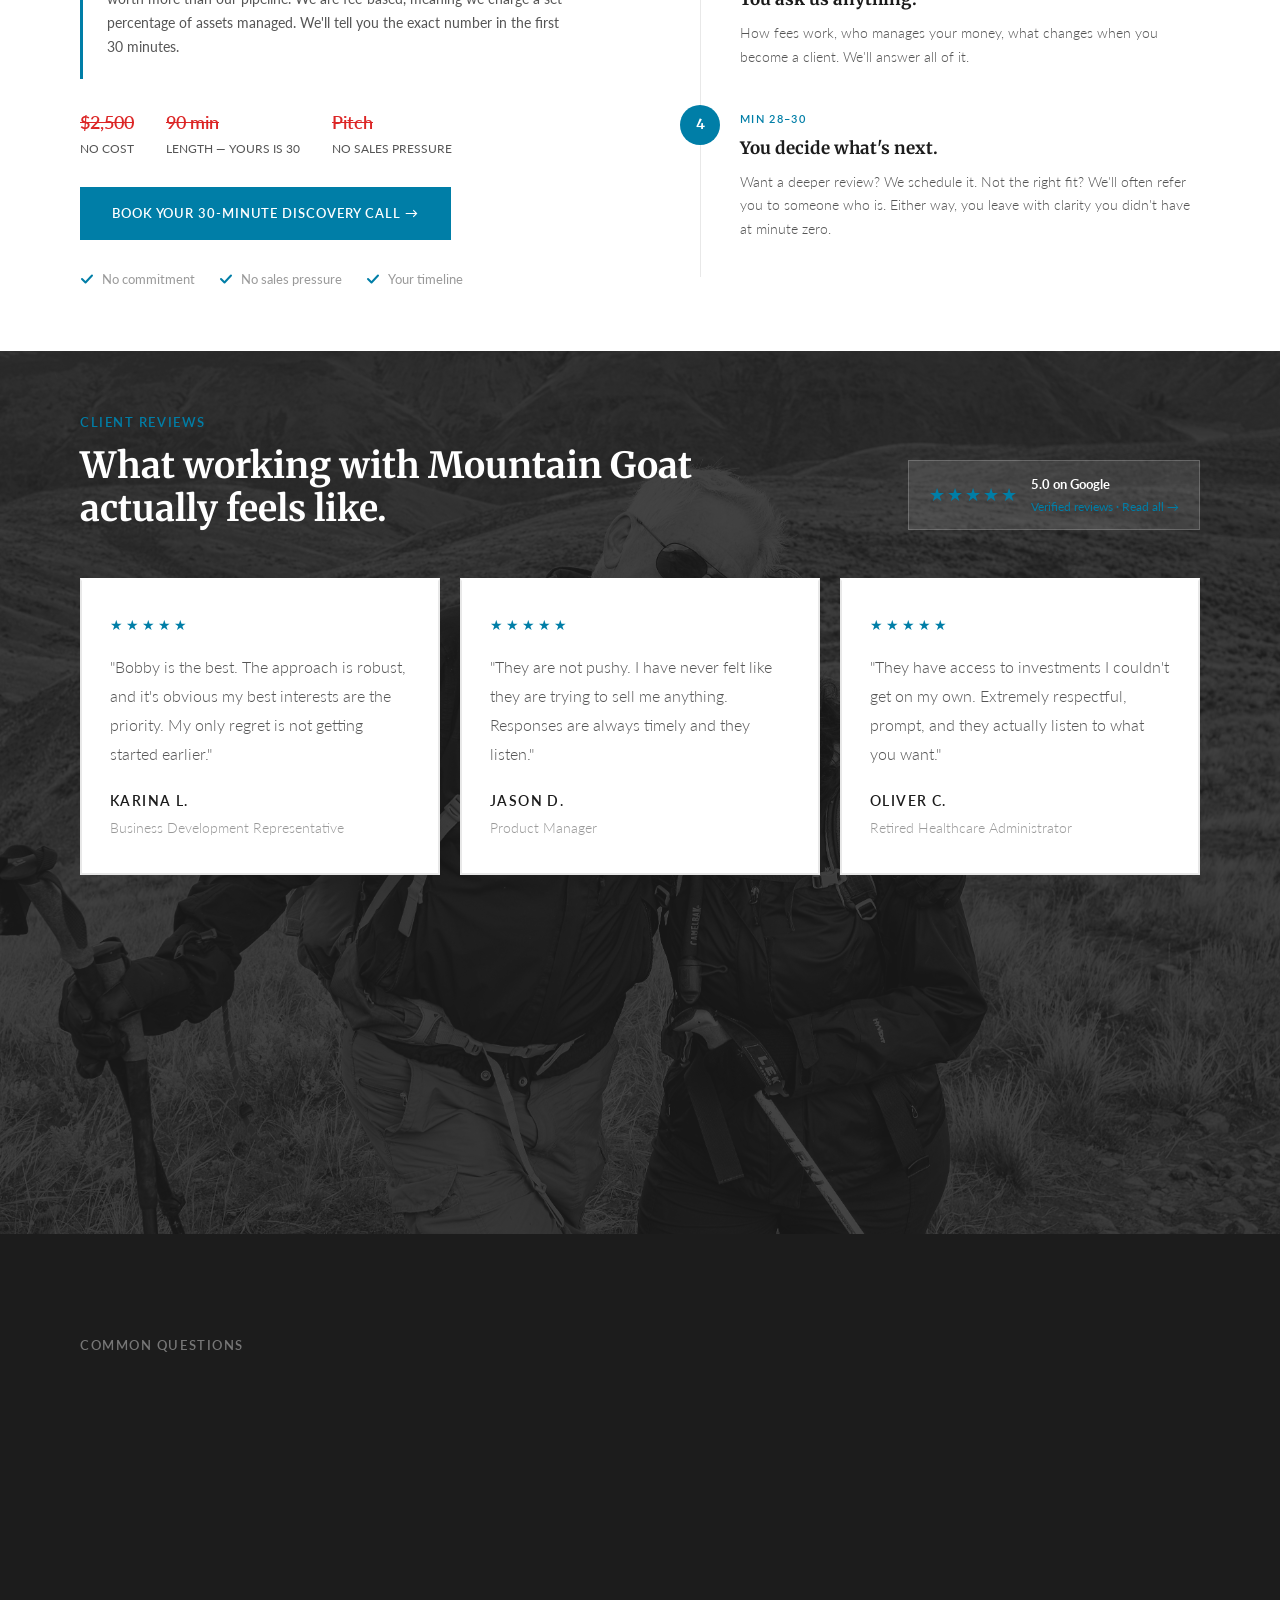
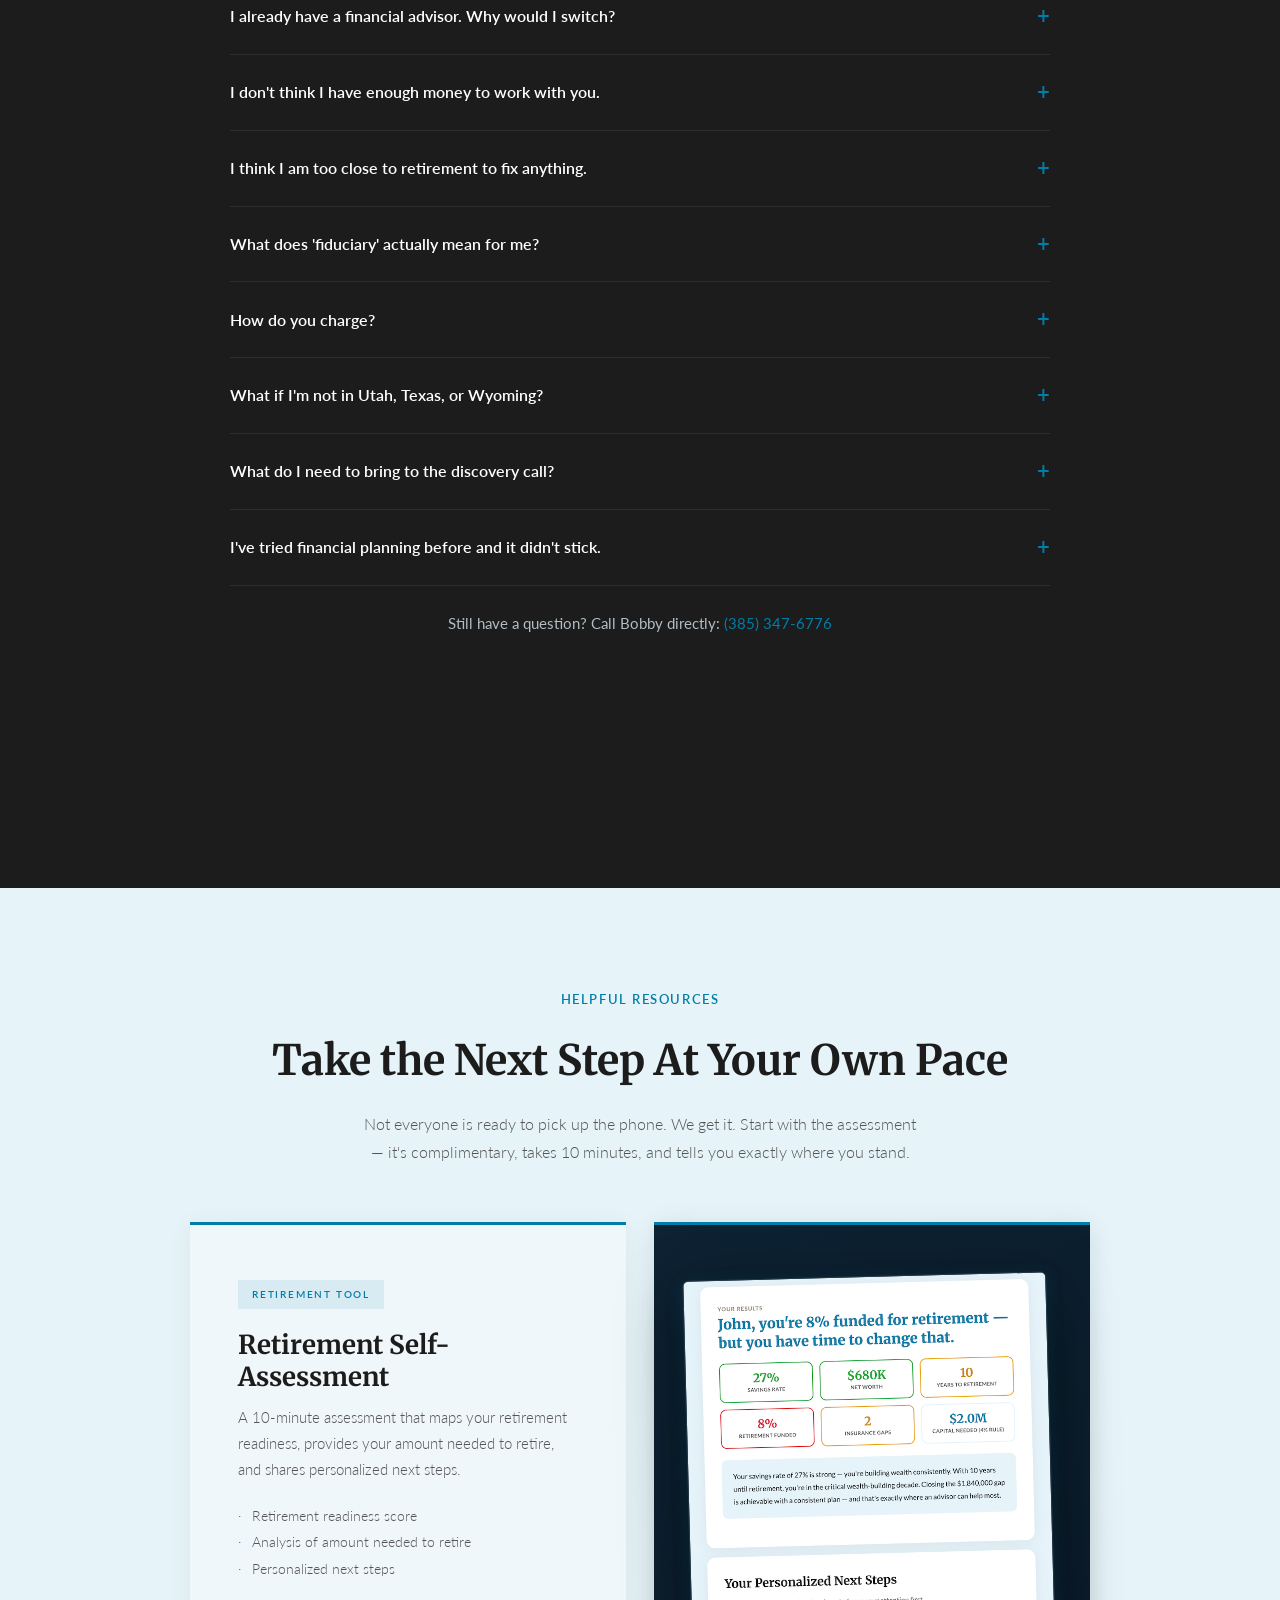
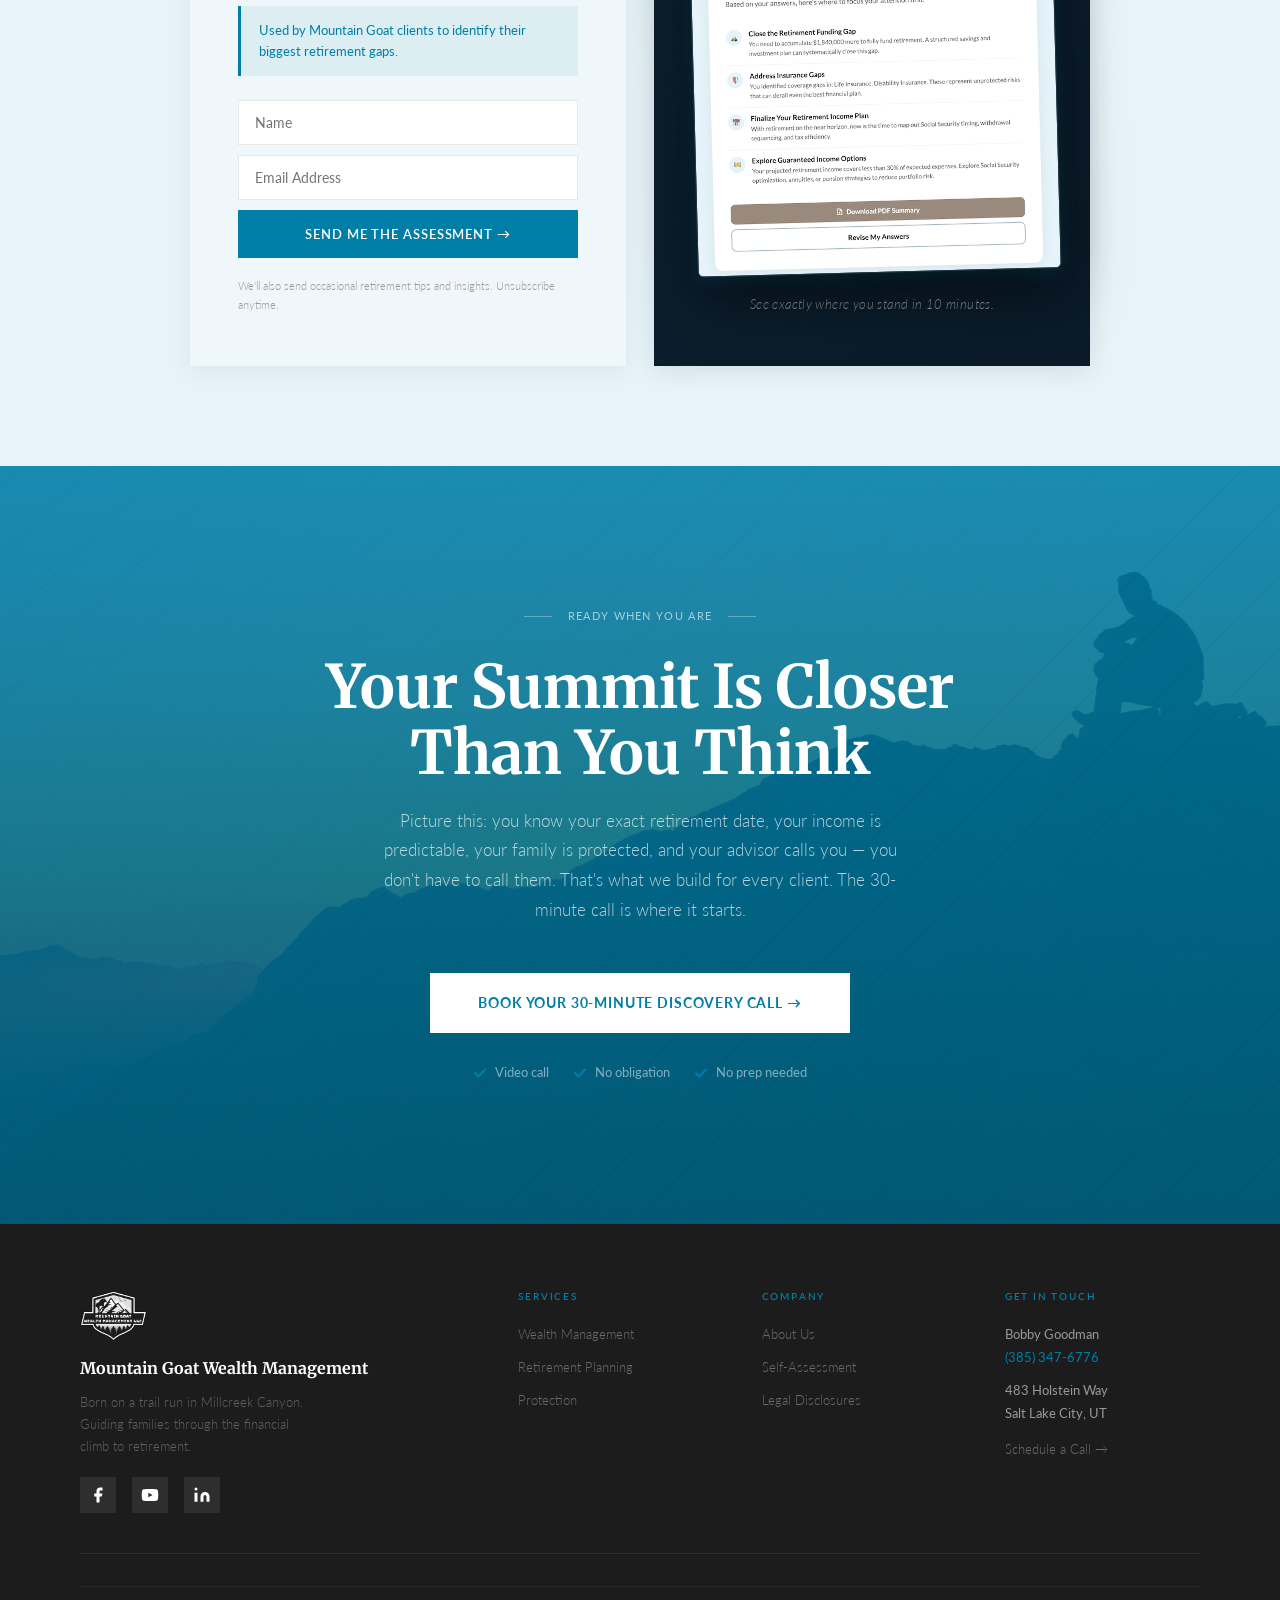
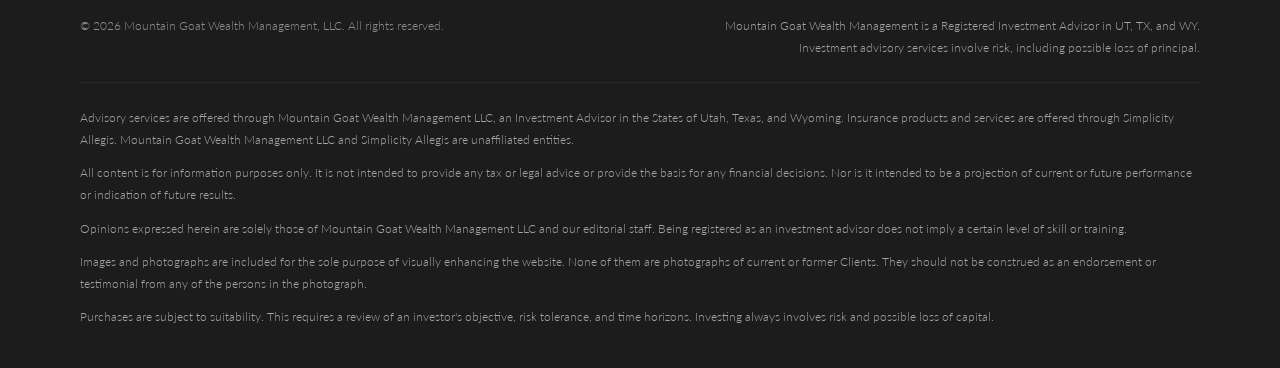
==== commit de2cd565: "updated assessment api automation" ====
--- a/index.html
+++ b/index.html
@@ -3303,7 +3303,8 @@
           },
           body: JSON.stringify({
             email: val,
-            groups: ['188300274002036208']
+            groups: ['188300274002036208'],
+            $assessment_request_time: new Date().toISOString()
           })
         })
         .then(function (res) {
